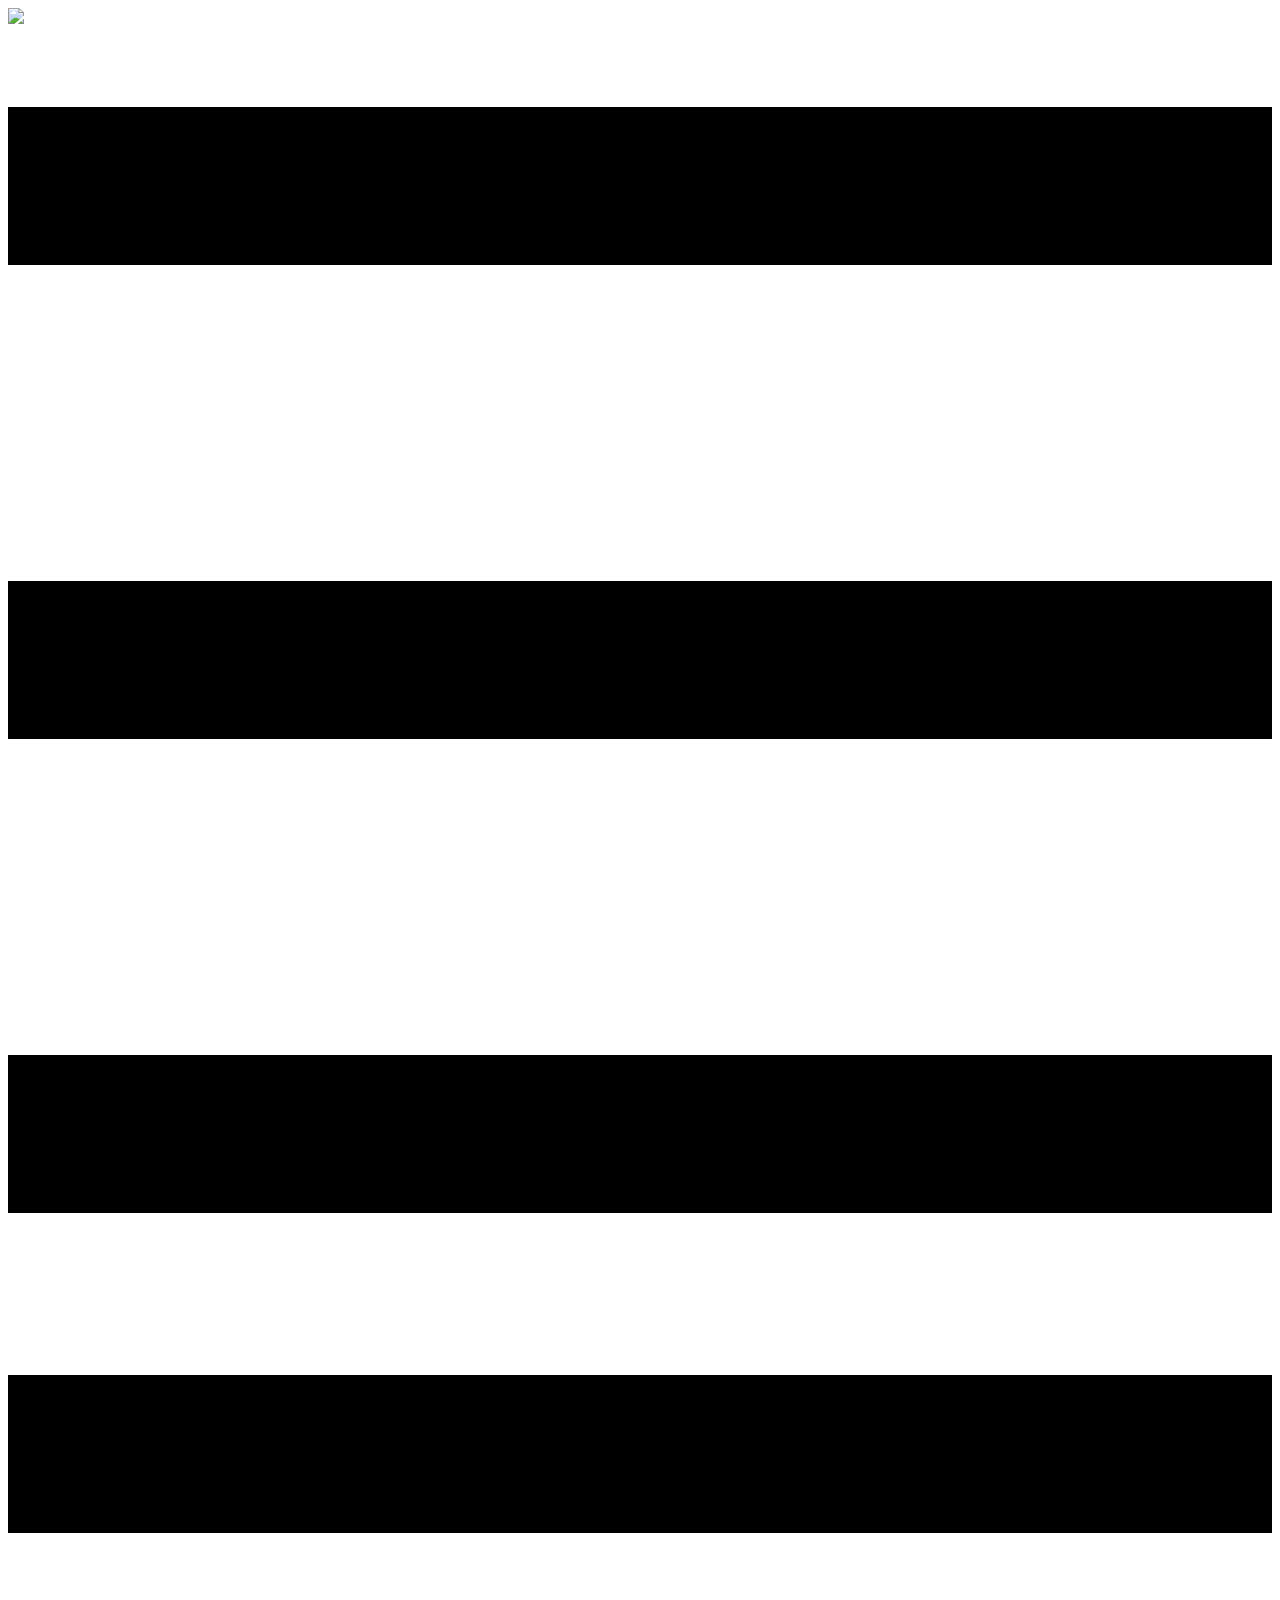
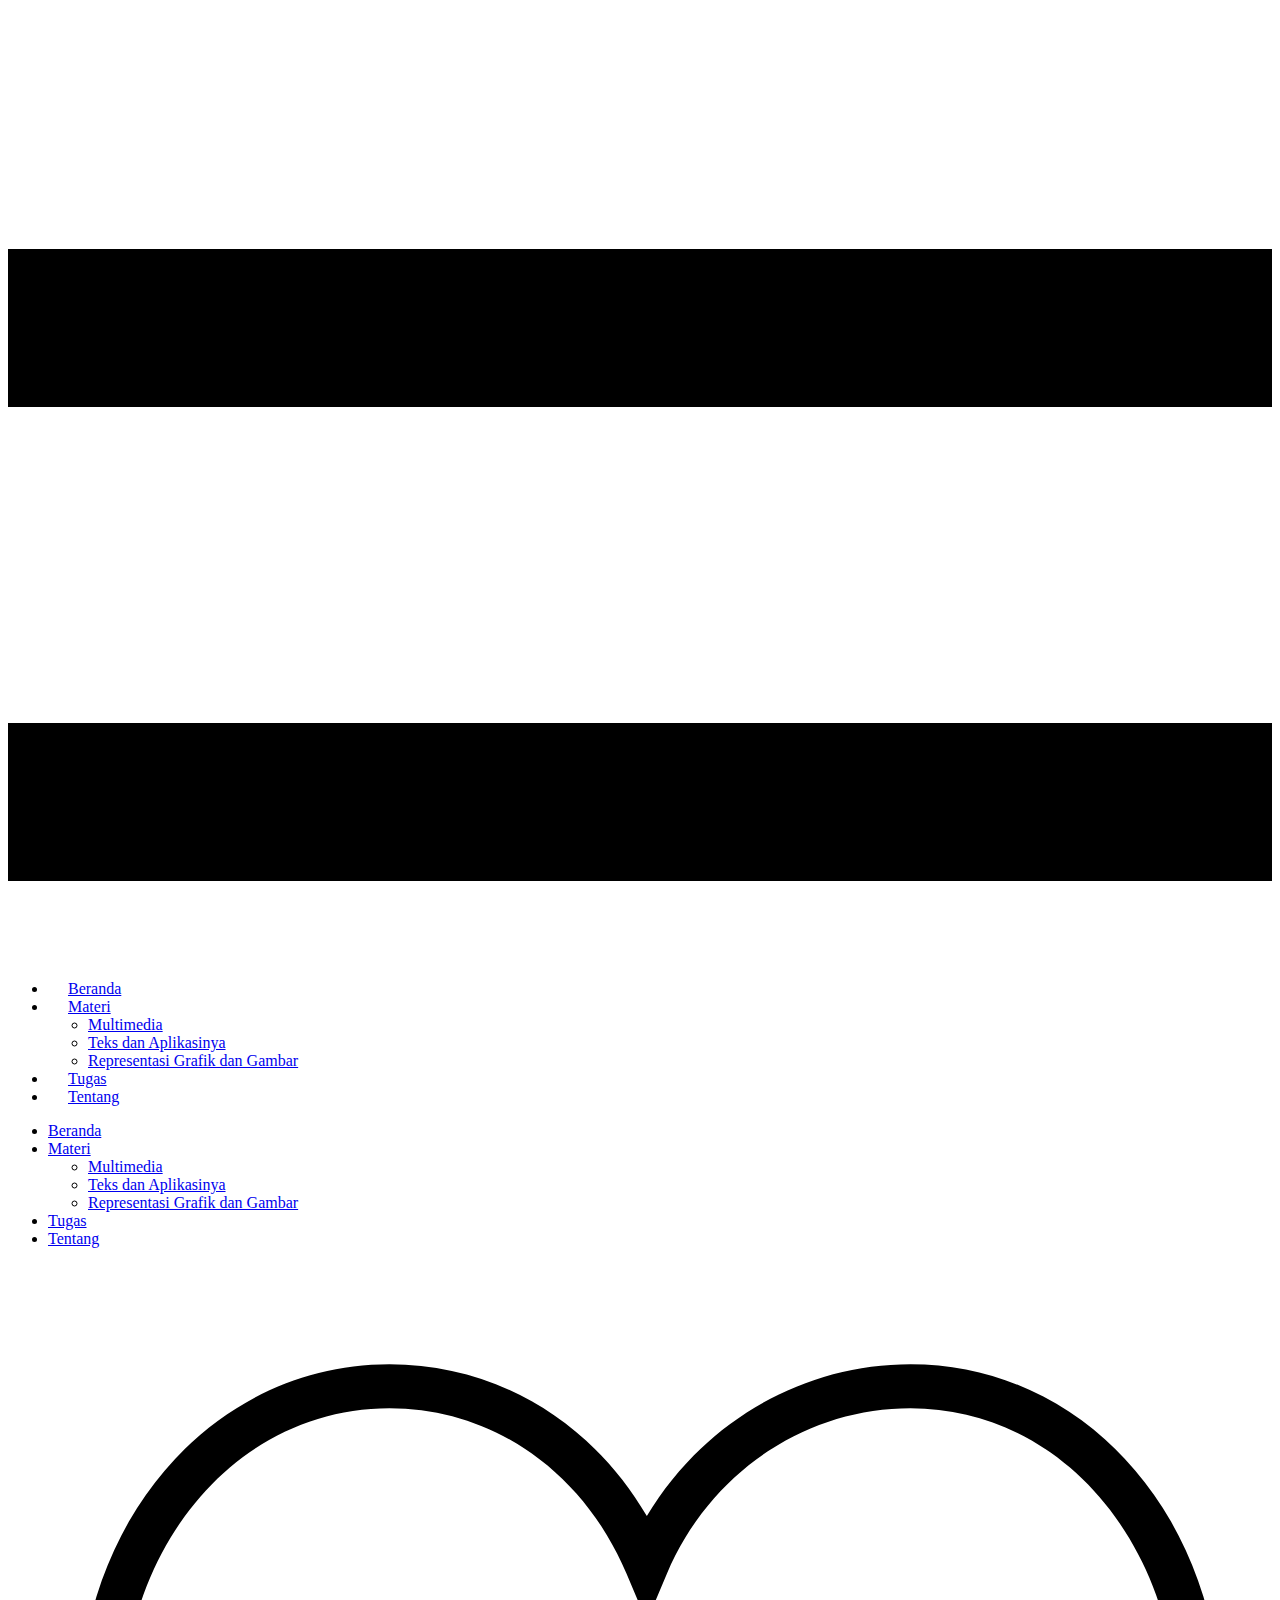
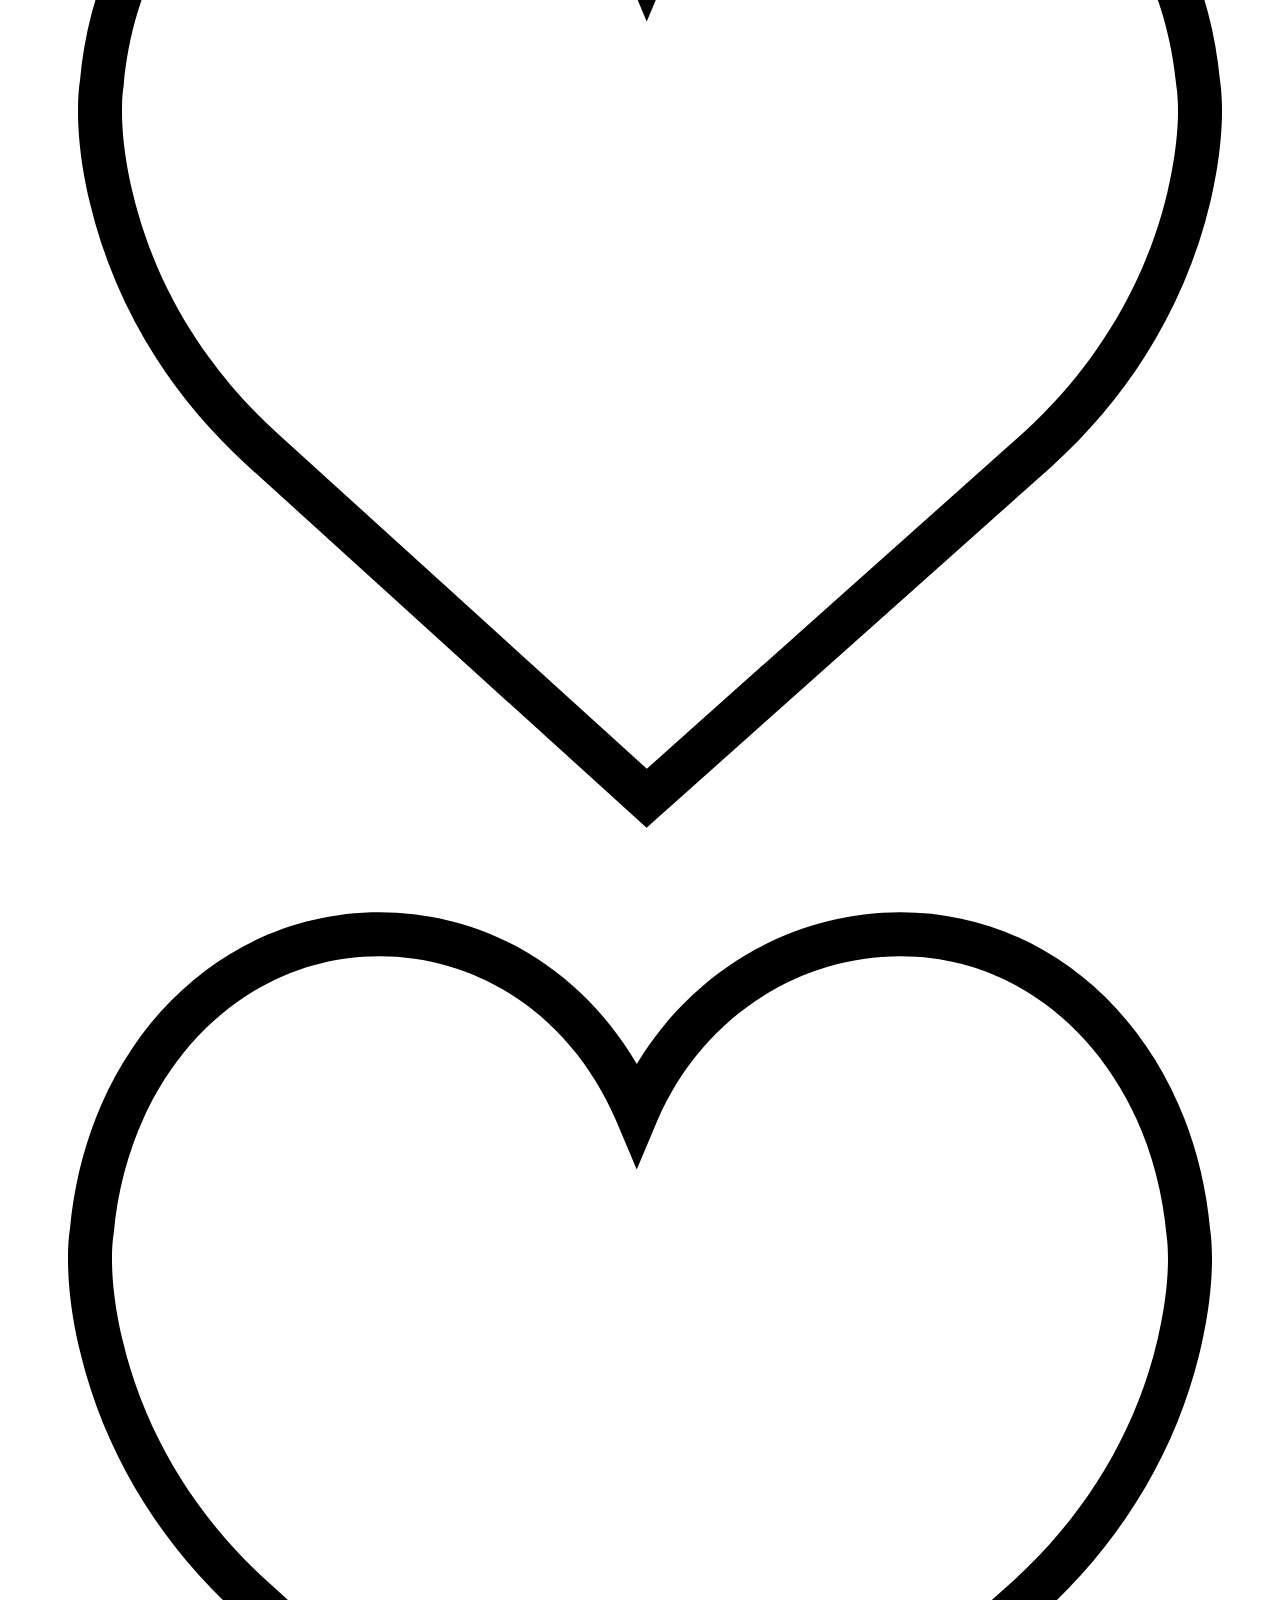
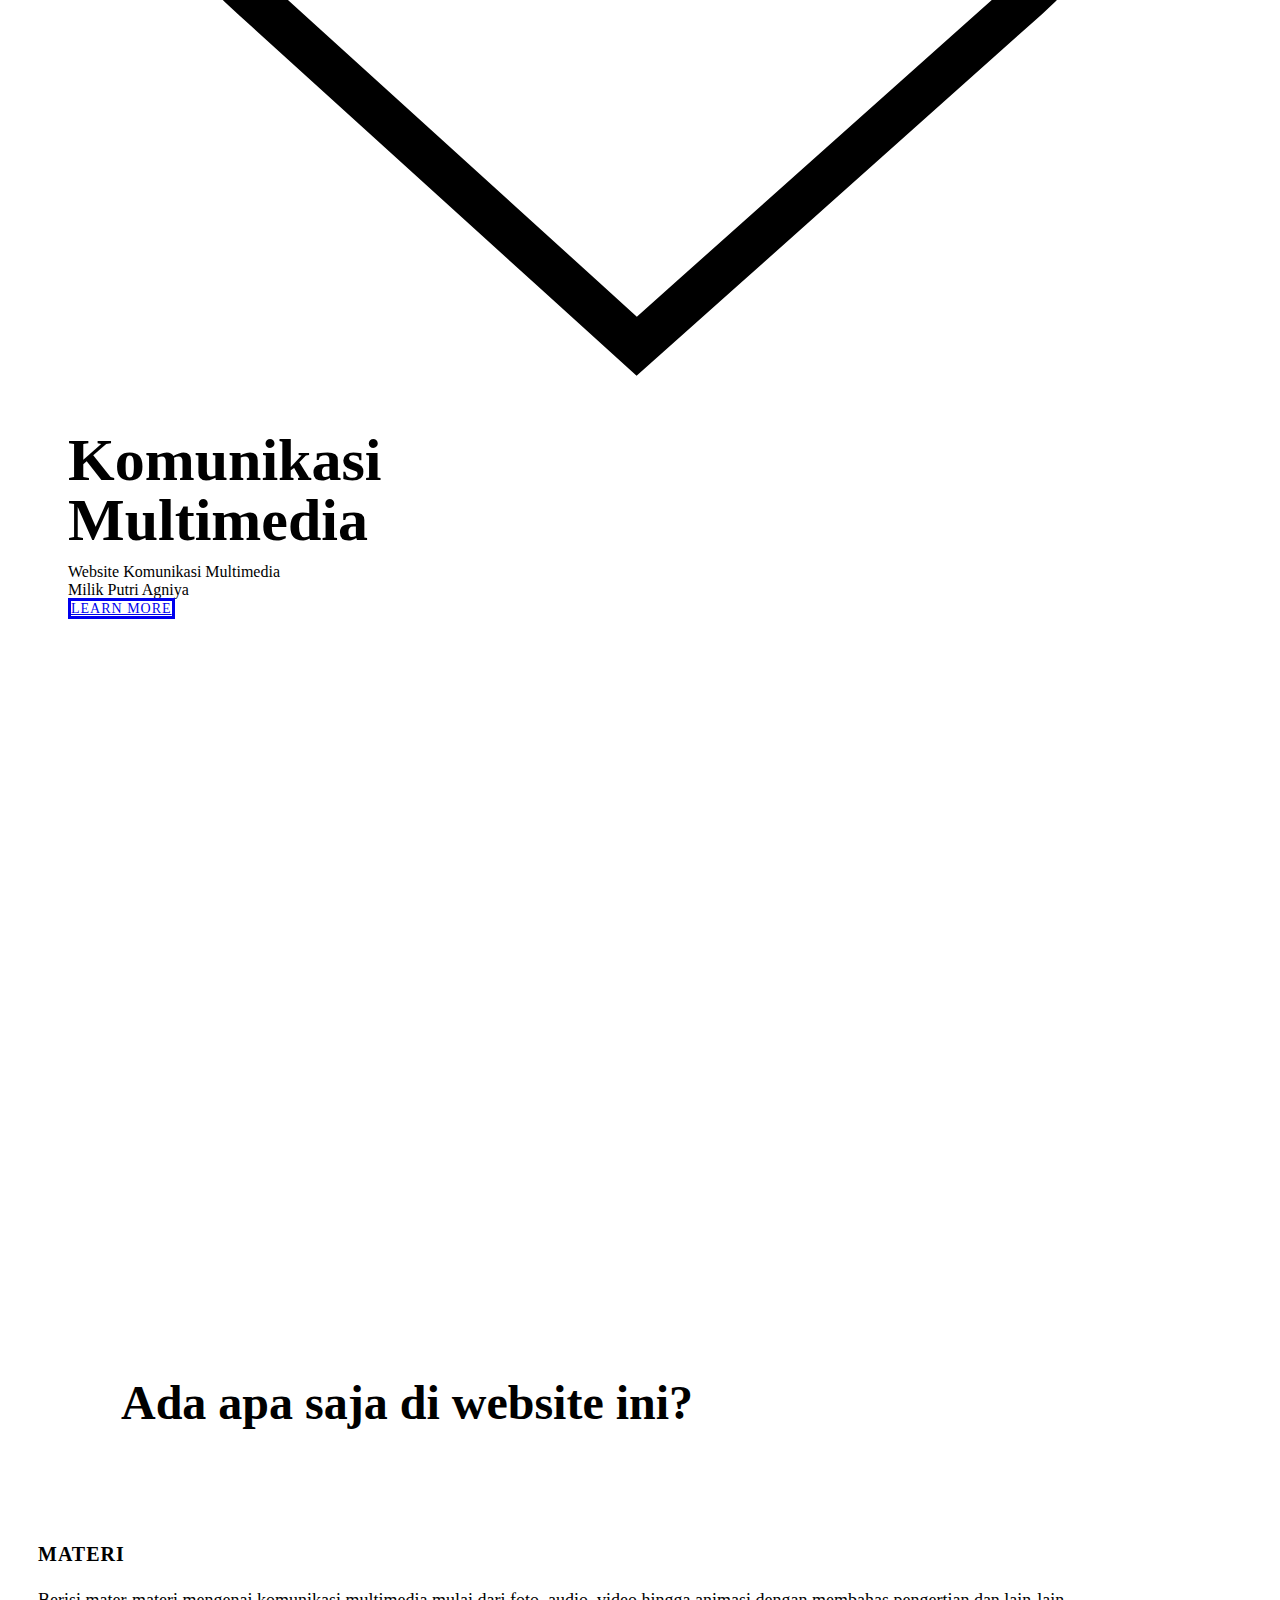
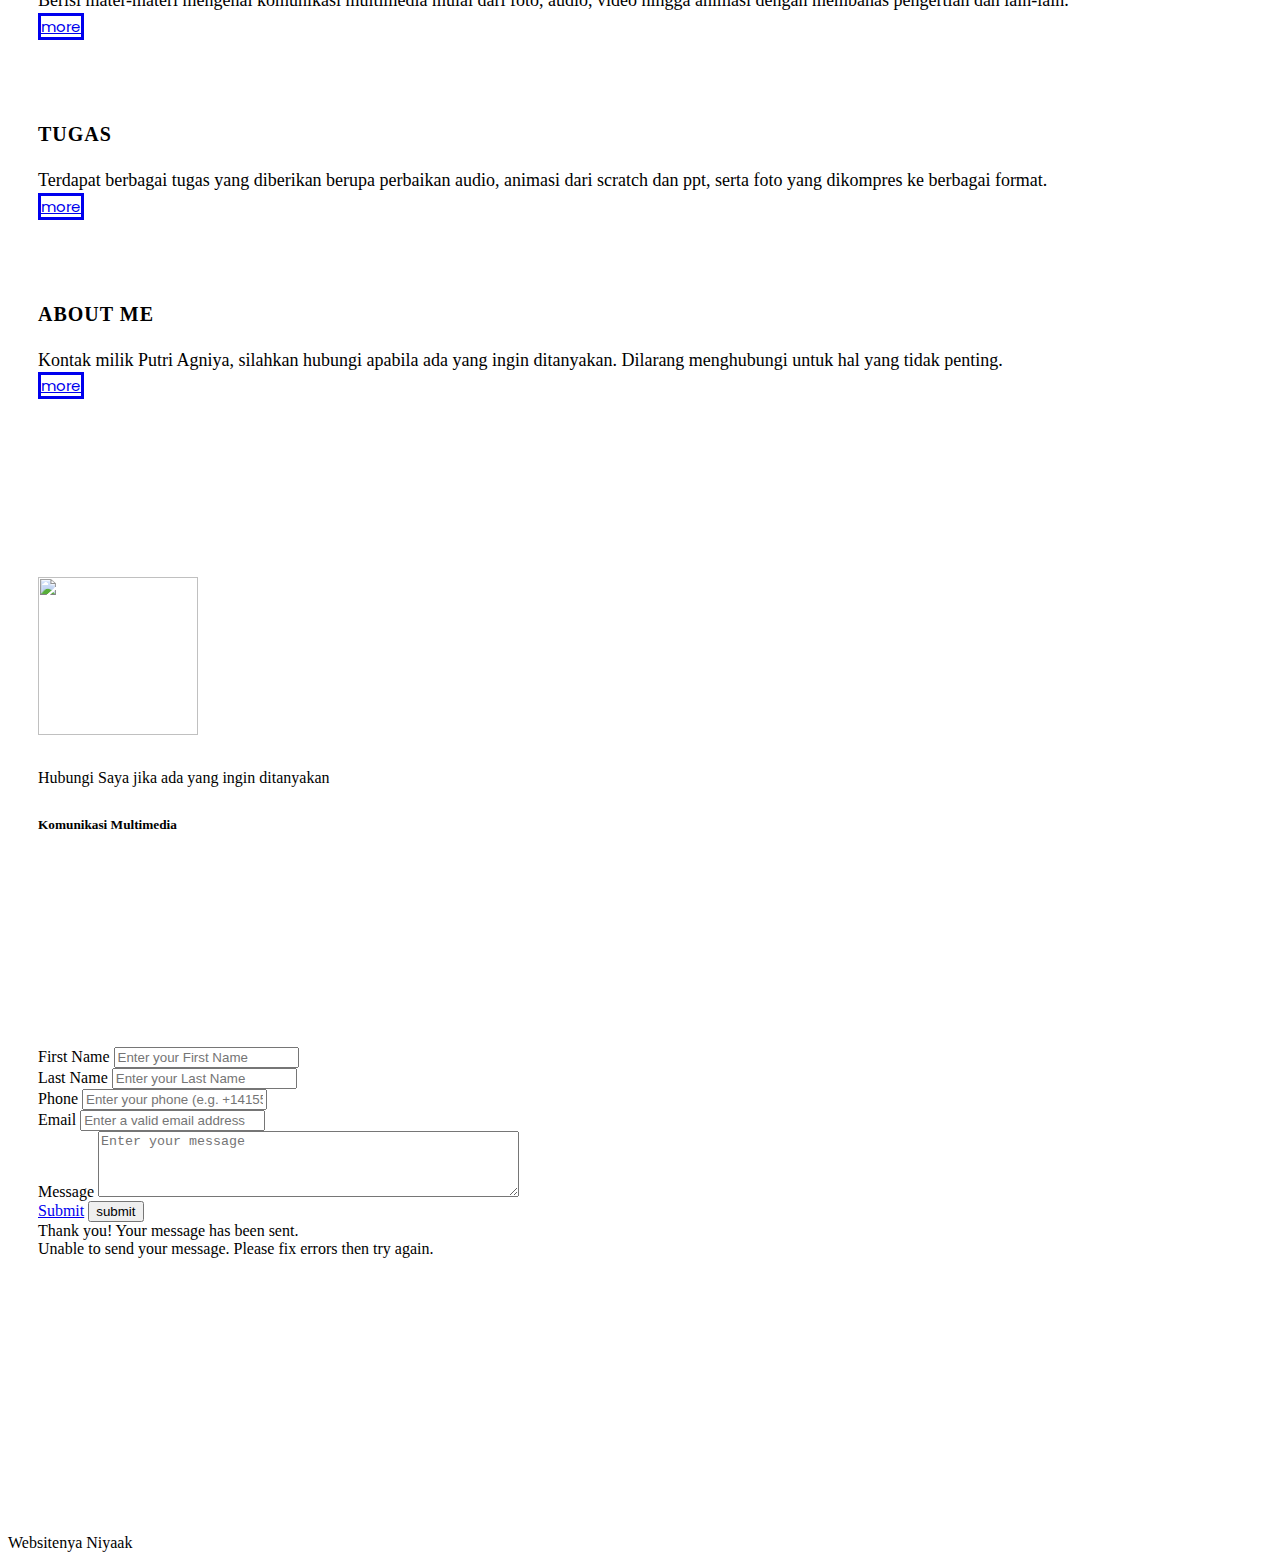
==== Beranda.html @ 29df53d8 "Create Beranda.html" ====
<!DOCTYPE html>
<html style="font-size: 16px;" lang="en"><head>
    <meta name="viewport" content="width=device-width, initial-scale=1.0">
    <meta charset="utf-8">
    <meta name="keywords" content="">
    <meta name="description" content="">
    <title>Beranda</title>
    <link rel="stylesheet" href="nicepage.css" media="screen">
<link rel="stylesheet" href="Beranda.css" media="screen">
    <script class="u-script" type="text/javascript" src="jquery.js" defer=""></script>
    <script class="u-script" type="text/javascript" src="nicepage.js" defer=""></script>
    <meta name="generator" content="Nicepage 6.10.5, nicepage.com">
    <meta name="referrer" content="origin">
    <link id="u-theme-google-font" rel="stylesheet" href="https://fonts.googleapis.com/css?family=Roboto:100,100i,300,300i,400,400i,500,500i,700,700i,900,900i|Open+Sans:300,300i,400,400i,500,500i,600,600i,700,700i,800,800i">
    <link id="u-page-google-font" rel="stylesheet" href="https://fonts.googleapis.com/css?family=Raleway:100,100i,200,200i,300,300i,400,400i,500,500i,600,600i,700,700i,800,800i,900,900i|Poppins:100,100i,200,200i,300,300i,400,400i,500,500i,600,600i,700,700i,800,800i,900,900i">
    
    
    
    
    
    <script type="application/ld+json">{
		"@context": "http://schema.org",
		"@type": "Organization",
		"name": "NiyakMulmed",
		"logo": "images/Niyak-1.png"
}</script>
    <meta name="theme-color" content="#478ac9">
    <meta property="og:title" content="Beranda">
    <meta property="og:description" content="">
    <meta property="og:type" content="website">
  <meta data-intl-tel-input-cdn-path="intlTelInput/"></head>
  <body data-path-to-root="./" data-include-products="false" class="u-body u-xl-mode" data-lang="en"><header class="u-clearfix u-header u-header" id="sec-4c67"><div class="u-clearfix u-sheet u-sheet-1">
        <a href="#" class="u-image u-logo u-image-1" data-image-width="667" data-image-height="694">
          <img src="images/Niyak-1.png" class="u-logo-image u-logo-image-1">
        </a>
        <nav class="u-menu u-menu-dropdown u-offcanvas u-menu-1">
          <div class="menu-collapse" style="font-size: 1rem; letter-spacing: 0px;">
            <a class="u-button-style u-custom-left-right-menu-spacing u-custom-padding-bottom u-custom-text-hover-color u-custom-top-bottom-menu-spacing u-nav-link u-text-active-palette-1-base u-text-hover-palette-2-base" href="#">
              <svg class="u-svg-link" viewBox="0 0 24 24"><use xlink:href="#menu-hamburger"></use></svg>
              <svg class="u-svg-content" version="1.1" id="menu-hamburger" viewBox="0 0 16 16" x="0px" y="0px" xmlns:xlink="http://www.w3.org/1999/xlink" xmlns="http://www.w3.org/2000/svg"><g><rect y="1" width="16" height="2"></rect><rect y="7" width="16" height="2"></rect><rect y="13" width="16" height="2"></rect>
</g></svg>
            </a>
          </div>
          <div class="u-custom-menu u-nav-container">
            <ul class="u-nav u-unstyled u-nav-1"><li class="u-nav-item"><a class="u-button-style u-nav-link u-text-active-palette-1-base u-text-hover-palette-1-light-2" href="Beranda.html" style="padding: 10px 20px;">Beranda</a>
</li><li class="u-nav-item"><a class="u-button-style u-nav-link u-text-active-palette-1-base u-text-hover-palette-1-light-2" href="Materi.html" style="padding: 10px 20px;">Materi</a><div class="u-nav-popup"><ul class="u-h-spacing-20 u-nav u-unstyled u-v-spacing-10"><li class="u-nav-item"><a class="u-button-style u-nav-link u-white" href="Multimedia.html">Multimedia</a>
</li><li class="u-nav-item"><a class="u-button-style u-nav-link u-white" href="Teks-dan-Aplikasinya.html">Teks dan Aplikasinya</a>
</li><li class="u-nav-item"><a class="u-button-style u-nav-link u-white" href="Representasi-Grafik-dan-Gambar.html">Representasi Grafik dan Gambar</a>
</li></ul>
</div>
</li><li class="u-nav-item"><a class="u-button-style u-nav-link u-text-active-palette-1-base u-text-hover-palette-1-light-2" href="Tugas.html" style="padding: 10px 20px;">Tugas</a>
</li><li class="u-nav-item"><a class="u-button-style u-nav-link u-text-active-palette-1-base u-text-hover-palette-1-light-2" href="Tentang.html" style="padding: 10px 20px;">Tentang</a>
</li></ul>
          </div>
          <div class="u-custom-menu u-nav-container-collapse">
            <div class="u-black u-container-style u-inner-container-layout u-opacity u-opacity-95 u-sidenav">
              <div class="u-inner-container-layout u-sidenav-overflow">
                <div class="u-menu-close"></div>
                <ul class="u-align-center u-nav u-popupmenu-items u-unstyled u-nav-3"><li class="u-nav-item"><a class="u-button-style u-nav-link" href="Beranda.html">Beranda</a>
</li><li class="u-nav-item"><a class="u-button-style u-nav-link" href="Materi.html">Materi</a><div class="u-nav-popup"><ul class="u-h-spacing-20 u-nav u-unstyled u-v-spacing-10"><li class="u-nav-item"><a class="u-button-style u-nav-link" href="Multimedia.html">Multimedia</a>
</li><li class="u-nav-item"><a class="u-button-style u-nav-link" href="Teks-dan-Aplikasinya.html">Teks dan Aplikasinya</a>
</li><li class="u-nav-item"><a class="u-button-style u-nav-link" href="Representasi-Grafik-dan-Gambar.html">Representasi Grafik dan Gambar</a>
</li></ul>
</div>
</li><li class="u-nav-item"><a class="u-button-style u-nav-link" href="Tugas.html">Tugas</a>
</li><li class="u-nav-item"><a class="u-button-style u-nav-link" href="Tentang.html">Tentang</a>
</li></ul>
              </div>
            </div>
            <div class="u-black u-menu-overlay u-opacity u-opacity-70"></div>
          </div>
        </nav>
      </div></header>
    <section class="u-clearfix u-container-align-center u-section-1" id="sec-edad">
      <div class="u-clearfix u-sheet u-sheet-1">
        <div class="data-layout-selected u-clearfix u-expanded-width u-gutter-0 u-layout-wrap u-layout-wrap-1">
          <div class="u-layout" style="">
            <div class="u-layout-row" style="">
              <div class="u-align-center u-container-style u-layout-cell u-left-cell u-size-30 u-size-xs-60 u-white u-layout-cell-1" src="">
                <div class="u-container-layout u-container-layout-1"><span class="u-align-center u-icon u-icon-circle u-palette-1-base u-icon-1"><svg class="u-svg-link" preserveAspectRatio="xMidYMin slice" viewBox="0 0 51.997 51.997" style=""><use xlink:href="#svg-848b"></use></svg><svg class="u-svg-content" viewBox="0 0 51.997 51.997" x="0px" y="0px" id="svg-848b" style="enable-background:new 0 0 51.997 51.997;"><g><path d="M51.911,16.242C51.152,7.888,45.239,1.827,37.839,1.827c-4.93,0-9.444,2.653-11.984,6.905
		c-2.517-4.307-6.846-6.906-11.697-6.906c-7.399,0-13.313,6.061-14.071,14.415c-0.06,0.369-0.306,2.311,0.442,5.478
		c1.078,4.568,3.568,8.723,7.199,12.013l18.115,16.439l18.426-16.438c3.631-3.291,6.121-7.445,7.199-12.014
		C52.216,18.553,51.97,16.611,51.911,16.242z M49.521,21.261c-0.984,4.172-3.265,7.973-6.59,10.985L25.855,47.481L9.072,32.25
		c-3.331-3.018-5.611-6.818-6.596-10.99c-0.708-2.997-0.417-4.69-0.416-4.701l0.015-0.101C2.725,9.139,7.806,3.826,14.158,3.826
		c4.687,0,8.813,2.88,10.771,7.515l0.921,2.183l0.921-2.183c1.927-4.564,6.271-7.514,11.069-7.514
		c6.351,0,11.433,5.313,12.096,12.727C49.938,16.57,50.229,18.264,49.521,21.261z"></path>
</g></svg>
                
                
              </span>
                  <h1 class="u-align-center u-custom-font u-font-raleway u-text u-text-default u-text-palette-1-base u-title u-text-1">Komunikasi<br>Multimedia
                  </h1>
                  <p class="u-align-center u-text u-text-2">Website Komunikasi Multimedia<br>Milik Putri Agniya
                  </p>
                  <a href="Materi.html" class="u-active-none u-align-center u-border-2 u-border-no-left u-border-no-right u-border-no-top u-border-palette-1-base u-btn u-btn-rectangle u-button-style u-hover-none u-none u-btn-1">learn more</a>
                </div>
              </div>
              <div class="u-align-center u-container-style u-image u-layout-cell u-right-cell u-size-30 u-size-xs-60 u-image-1" src="" data-image-width="800" data-image-height="1120">
                <div class="u-container-layout u-valign-middle u-container-layout-2" src=""></div>
              </div>
            </div>
          </div>
        </div>
      </div>
    </section>
    <section class="u-align-center u-clearfix u-custom-color-1 u-section-2" id="sec-04f0">
      <div class="u-clearfix u-sheet u-valign-middle-md u-sheet-1">
        <h1 class="u-align-center u-custom-font u-font-raleway u-text u-title u-text-1">Ada apa saja di website ini?</h1>
        <div class="u-expanded-width u-list u-list-1">
          <div class="u-repeater u-repeater-1">
            <div class="u-align-center u-container-style u-list-item u-radius-15 u-repeater-item u-shape-round u-white u-list-item-1">
              <div class="u-container-layout u-similar-container u-container-layout-1"><span class="u-file-icon u-icon u-icon-circle u-palette-1-light-2 u-text-custom-color-2 u-icon-1"><img src="images/864685-00c67244.png" alt=""></span>
                <h5 class="u-custom-font u-font-raleway u-text u-text-custom-color-2 u-text-default u-text-2">Materi</h5>
                <p class="u-text u-text-palette-2-dark-2 u-text-3">Berisi mater-materi mengenai komunikasi multimedia mulai dari foto, audio, video hingga animasi dengan membahas pengertian dan lain-lain.</p>
                <a href="Materi.html" class="u-border-2 u-border-active-grey-30 u-border-custom-color-2 u-border-hover-grey-30 u-btn u-btn-round u-button-style u-custom-font u-none u-radius-3 u-text-active-black u-text-body-color u-text-hover-black u-btn-1">more</a>
              </div>
            </div>
            <div class="u-align-center u-container-style u-list-item u-radius-15 u-repeater-item u-shape-round u-white u-list-item-2">
              <div class="u-container-layout u-similar-container u-container-layout-2"><span class="u-file-icon u-icon u-icon-circle u-palette-1-light-2 u-text-custom-color-2 u-icon-2"><img src="images/839860-7e739aab.png" alt=""></span>
                <h5 class="u-custom-font u-font-raleway u-text u-text-custom-color-2 u-text-default u-text-4">Tugas</h5>
                <p class="u-text u-text-palette-2-dark-2 u-text-5">Terdapat berbagai tugas yang diberikan berupa perbaikan audio, animasi dari scratch dan ppt, serta foto yang dikompres ke berbagai format.&nbsp;</p>
                <a href="Tugas.html" class="u-border-2 u-border-active-grey-30 u-border-hover-grey-30 u-border-palette-1-dark-1 u-btn u-btn-round u-button-style u-custom-font u-none u-radius-3 u-text-active-black u-text-body-color u-text-hover-black u-btn-2">more</a>
              </div>
            </div>
            <div class="u-align-center u-container-style u-list-item u-radius-15 u-repeater-item u-shape-round u-white u-list-item-3">
              <div class="u-container-layout u-similar-container u-container-layout-3"><span class="u-file-icon u-icon u-icon-circle u-palette-1-light-2 u-text-custom-color-2 u-icon-3"><img src="images/3095583-c52d3fac.png" alt=""></span>
                <h5 class="u-custom-font u-font-raleway u-text u-text-custom-color-2 u-text-default u-text-6">About me</h5>
                <p class="u-text u-text-palette-2-dark-2 u-text-7">Kontak milik Putri Agniya, silahkan hubungi apabila ada yang ingin ditanyakan. Dilarang menghubungi untuk hal yang tidak penting. </p>
                <a href="Tentang.html" class="u-border-2 u-border-active-grey-30 u-border-hover-grey-30 u-border-palette-1-dark-1 u-btn u-btn-round u-button-style u-custom-font u-none u-radius-3 u-text-active-black u-text-body-color u-text-hover-black u-btn-3">more</a>
              </div>
            </div>
          </div>
        </div>
      </div>
    </section>
    <section class="u-clearfix u-section-3" id="carousel_490d">
      <div class="u-clearfix u-sheet u-sheet-1">
        <div class="data-layout-selected u-clearfix u-expanded-width u-layout-wrap u-layout-wrap-1">
          <div class="u-layout">
            <div class="u-layout-row">
              <div class="u-container-style u-layout-cell u-size-20 u-layout-cell-1">
                <div class="u-container-layout u-container-layout-1">
                  <img class="u-image u-image-default u-preserve-proportions u-image-1" src="images/Niyak-1.png" alt="" data-image-width="667" data-image-height="694">
                  <p class="u-text u-text-default u-text-1">Hubungi Saya jika ada yang ingin ditanyakan</p>
                  <div class="u-border-1 u-border-grey-40 u-expanded-width u-line u-line-horizontal u-line-1"></div>
                  <h5 class="u-text u-text-default u-text-2">Komunikasi Multimedia<br>
                  </h5>
                </div>
              </div>
              <div class="u-container-style u-layout-cell u-size-40 u-layout-cell-2">
                <div class="u-container-layout u-valign-middle-lg u-valign-middle-md u-valign-middle-xl u-container-layout-2">
                  <div class="u-form u-form-1">
                    <form action="https://forms.nicepagesrv.com/v2/form/process" class="u-clearfix u-form-spacing-10 u-form-vertical u-inner-form" source="email" name="form" style="padding: 0px;">
                      <div class="u-form-group u-form-name u-form-partition-factor-2 u-form-group-1">
                        <label for="name-e6a4" class="u-label">First Name</label>
                        <input type="text" placeholder="Enter your First Name" id="name-e6a4" name="name-1" class="u-input u-input-rectangle" required="">
                      </div>
                      <div class="u-form-group u-form-name u-form-partition-factor-2 u-form-group-2">
                        <label for="name-e6a4" class="u-label">Last Name</label>
                        <input type="text" placeholder="Enter your Last Name" id="name-e6a4" name="name-2" class="u-input u-input-rectangle" required="">
                      </div>
                      <div class="u-form-group u-form-partition-factor-2 u-form-phone u-form-group-3">
                        <label for="phone-ae09" class="u-label">Phone</label>
                        <input type="tel" pattern="\+?\d{0,3}[\s\(\-]?([0-9]{2,3})[\s\)\-]?([\s\-]?)([0-9]{3})[\s\-]?([0-9]{2})[\s\-]?([0-9]{2})" placeholder="Enter your phone (e.g. +14155552675)" id="phone-ae09" name="phone" class="u-input u-input-rectangle" required="">
                      </div>
                      <div class="u-form-email u-form-group u-form-partition-factor-2">
                        <label for="email-927e" class="u-label">Email</label>
                        <input type="email" placeholder="Enter a valid email address" id="email-927e" name="email" class="u-input u-input-rectangle" required="">
                      </div>
                      <div class="u-form-group u-form-message">
                        <label for="message-927e" class="u-label">Message</label>
                        <textarea placeholder="Enter your message" rows="4" cols="50" id="message-927e" name="message" class="u-input u-input-rectangle" required=""></textarea>
                      </div>
                      <div class="u-align-left u-form-group u-form-submit">
                        <a href="#" class="u-btn u-btn-submit u-button-style">Submit</a>
                        <input type="submit" value="submit" class="u-form-control-hidden">
                      </div>
                      <div class="u-form-send-message u-form-send-success"> Thank you! Your message has been sent. </div>
                      <div class="u-form-send-error u-form-send-message"> Unable to send your message. Please fix errors then try again. </div>
                      <input type="hidden" value="" name="recaptchaResponse">
                      <input type="hidden" name="formServices" value="c29cc4b2-6785-b6f8-9575-34c34134edf6">
                    </form>
                  </div>
                </div>
              </div>
            </div>
          </div>
        </div>
      </div>
    </section>
    
    
    
    <footer class="u-align-center u-clearfix u-custom-color-1 u-footer u-footer" id="sec-4814"><div class="u-clearfix u-sheet u-sheet-1">
        <p class="u-small-text u-text u-text-variant u-text-1">Websitenya Niyaak</p>
      </div></footer>
  
</body></html>
---- Beranda.css ----
.u-section-1 .u-sheet-1 {
  min-height: 655px;
}

.u-section-1 .u-layout-wrap-1 {
  margin-top: 0;
  margin-bottom: 0;
}

.u-section-1 .u-layout-cell-1 {
  min-height: 655px;
}

.u-section-1 .u-container-layout-1 {
  padding: 60px;
}

.u-section-1 .u-icon-1 {
  height: 48px;
  width: 48px;
  background-image: none;
  margin: 107px auto 0;
  padding: 10px;
}

.u-section-1 .u-text-1 {
  font-size: 3.75rem;
  line-height: 1;
  font-weight: 700;
  margin: 10px auto 0;
}

.u-section-1 .u-text-2 {
  margin: 13px 0 0;
}

.u-section-1 .u-btn-1 {
  border-style: solid;
  text-transform: uppercase;
  font-size: 0.875rem;
  letter-spacing: 1px;
  margin: 10px auto 0;
  padding: 0;
}

.u-section-1 .u-image-1 {
  min-height: 655px;
  background-image: url("images/gfgg-min.jpg");
  background-position: 50% 50%;
}

.u-section-1 .u-container-layout-2 {
  padding: 30px 60px;
}

@media (max-width: 1199px) {
  .u-section-1 .u-sheet-1 {
    min-height: 540px;
  }

  .u-section-1 .u-layout-cell-1 {
    min-height: 540px;
  }

  .u-section-1 .u-image-1 {
    min-height: 540px;
  }
}

@media (max-width: 991px) {
  .u-section-1 .u-sheet-1 {
    min-height: 414px;
  }

  .u-section-1 .u-layout-cell-1 {
    min-height: 426px;
  }

  .u-section-1 .u-container-layout-1 {
    padding: 30px;
  }

  .u-section-1 .u-icon-1 {
    margin-top: 69px;
  }

  .u-section-1 .u-text-1 {
    font-size: 3rem;
    width: auto;
    margin-top: 18px;
    margin-left: 12px;
    margin-right: 12px;
  }

  .u-section-1 .u-text-2 {
    width: auto;
    margin-top: 12px;
  }

  .u-section-1 .u-btn-1 {
    margin-top: 0;
  }

  .u-section-1 .u-image-1 {
    min-height: 414px;
  }

  .u-section-1 .u-container-layout-2 {
    padding-left: 30px;
    padding-right: 30px;
  }
}

@media (max-width: 767px) {
  .u-section-1 .u-sheet-1 {
    min-height: 721px;
  }

  .u-section-1 .u-layout-cell-1 {
    min-height: 399px;
  }

  .u-section-1 .u-container-layout-1 {
    padding: 40px 10px;
  }

  .u-section-1 .u-text-1 {
    margin-top: 13px;
    margin-left: auto;
    margin-right: auto;
  }

  .u-section-1 .u-text-2 {
    margin-top: 5px;
  }

  .u-section-1 .u-image-1 {
    min-height: 621px;
  }

  .u-section-1 .u-container-layout-2 {
    padding-left: 10px;
    padding-right: 10px;
  }
}

@media (max-width: 575px) {
  .u-section-1 .u-sheet-1 {
    min-height: 491px;
  }

  .u-section-1 .u-layout-cell-1 {
    min-height: 100px;
  }

  .u-section-1 .u-image-1 {
    min-height: 391px;
  }
} .u-section-2 {
  background-image: none;
}

.u-section-2 .u-sheet-1 {
  min-height: 677px;
}

.u-section-2 .u-text-1 {
  font-size: 3rem;
  line-height: 1;
  font-weight: 700;
  margin: 47px 113px 0;
}

.u-section-2 .u-list-1 {
  margin: 63px 0 60px;
}

.u-section-2 .u-repeater-1 {
  grid-template-columns: repeat(3, calc(33.3333% - 42px));
  min-height: 391px;
  grid-gap: 63px;
}

.u-section-2 .u-list-item-1 {
  background-image: none;
}

.u-section-2 .u-container-layout-1 {
  padding: 0 30px 32px;
}

.u-section-2 .u-icon-1 {
  height: 94px;
  width: 94px;
  background-image: none;
  text-shadow: 0px 0 0 rgba(0,0,0,0);
  margin: -25px auto 0;
  padding: 27px;
}

.u-section-2 .u-text-2 {
  letter-spacing: 1px;
  font-weight: 700;
  text-transform: uppercase;
  font-size: 1.25rem;
  margin: 35px auto 0;
}

.u-section-2 .u-text-3 {
  font-size: 1.125rem;
  line-height: 1.6;
  font-weight: 400;
  margin: 20px 0 0;
}

.u-section-2 .u-btn-1 {
  font-size: 0.9375rem;
  border-style: solid;
  text-transform: none;
  font-family: Poppins;
  margin: 20px auto 0;
}

.u-section-2 .u-list-item-2 {
  background-image: none;
}

.u-section-2 .u-container-layout-2 {
  padding: 0 30px 32px;
}

.u-section-2 .u-icon-2 {
  height: 94px;
  width: 94px;
  background-image: none;
  text-shadow: 0px 0 0 rgba(0,0,0,0);
  margin: -25px auto 0;
  padding: 27px;
}

.u-section-2 .u-text-4 {
  letter-spacing: 1px;
  font-weight: 700;
  text-transform: uppercase;
  font-size: 1.25rem;
  margin: 35px auto 0;
}

.u-section-2 .u-text-5 {
  font-size: 1.125rem;
  line-height: 1.6;
  font-weight: 400;
  margin: 20px 0 0;
}

.u-section-2 .u-btn-2 {
  font-size: 0.9375rem;
  border-style: solid;
  text-transform: none;
  font-family: Poppins;
  margin: 20px auto 0;
}

.u-section-2 .u-list-item-3 {
  background-image: none;
}

.u-section-2 .u-container-layout-3 {
  padding: 0 30px 32px;
}

.u-section-2 .u-icon-3 {
  height: 94px;
  width: 94px;
  background-image: none;
  text-shadow: 0px 0 0 rgba(0,0,0,0);
  margin: -25px auto 0;
  padding: 27px;
}

.u-section-2 .u-text-6 {
  letter-spacing: 1px;
  font-weight: 700;
  text-transform: uppercase;
  font-size: 1.25rem;
  margin: 35px auto 0;
}

.u-section-2 .u-text-7 {
  font-size: 1.125rem;
  line-height: 1.6;
  font-weight: 400;
  margin: 20px 0 0;
}

.u-section-2 .u-btn-3 {
  font-size: 0.9375rem;
  border-style: solid;
  text-transform: none;
  font-family: Poppins;
  margin: 20px auto 0;
}

@media (max-width: 1199px) {
  .u-section-2 .u-text-1 {
    width: 714px;
    margin-top: 44px;
    margin-left: auto;
    margin-right: auto;
  }

  .u-section-2 .u-list-1 {
    margin-top: 58px;
    margin-right: initial;
    margin-left: initial;
  }

  .u-section-2 .u-repeater-1 {
    grid-template-columns: repeat(3, calc(33.333333333333336% - 42px));
    min-height: 322px;
  }

  .u-section-2 .u-btn-1 {
    padding: 12px 31px 12px 30px;
  }

  .u-section-2 .u-btn-2 {
    padding: 12px 31px 12px 30px;
  }

  .u-section-2 .u-btn-3 {
    padding: 12px 31px 12px 30px;
  }
}

@media (max-width: 991px) {
  .u-section-2 .u-sheet-1 {
    min-height: 1069px;
  }

  .u-section-2 .u-text-1 {
    width: auto;
    margin-top: 50px;
    margin-left: 3px;
    margin-right: 3px;
  }

  .u-section-2 .u-list-1 {
    margin-top: 77px;
    margin-bottom: 50px;
    margin-right: initial;
    margin-left: initial;
  }

  .u-section-2 .u-repeater-1 {
    grid-template-columns: repeat(2, calc(50% - 31.5px));
    min-height: 845px;
  }

  .u-section-2 .u-container-layout-1 {
    padding-bottom: 30px;
  }

  .u-section-2 .u-icon-1 {
    margin-top: -28px;
  }

  .u-section-2 .u-container-layout-2 {
    padding-bottom: 30px;
  }

  .u-section-2 .u-icon-2 {
    margin-top: -28px;
  }

  .u-section-2 .u-container-layout-3 {
    padding-bottom: 30px;
  }

  .u-section-2 .u-icon-3 {
    margin-top: -28px;
  }
}

@media (max-width: 767px) {
  .u-section-2 .u-sheet-1 {
    min-height: 1163px;
  }

  .u-section-2 .u-text-1 {
    font-size: 2.25rem;
    margin-top: 67px;
    margin-left: 0;
    margin-right: 0;
  }

  .u-section-2 .u-list-1 {
    margin-top: 60px;
    margin-bottom: 60px;
    margin-right: initial;
    margin-left: initial;
  }

  .u-section-2 .u-container-layout-1 {
    padding-left: 20px;
    padding-right: 20px;
  }

  .u-section-2 .u-text-3 {
    font-size: 1rem;
  }

  .u-section-2 .u-container-layout-2 {
    padding-left: 20px;
    padding-right: 20px;
  }

  .u-section-2 .u-text-5 {
    font-size: 1rem;
  }

  .u-section-2 .u-container-layout-3 {
    padding-left: 20px;
    padding-right: 20px;
  }

  .u-section-2 .u-text-7 {
    font-size: 1rem;
  }
}

@media (max-width: 575px) {
  .u-section-2 .u-sheet-1 {
    min-height: 1433px;
  }

  .u-section-2 .u-repeater-1 {
    grid-template-columns: 100%;
  }
}.u-section-3 .u-sheet-1 {
  min-height: 621px;
}

.u-section-3 .u-layout-wrap-1 {
  margin-top: 60px;
  margin-bottom: 4px;
}

.u-section-3 .u-layout-cell-1 {
  min-height: 501px;
}

.u-section-3 .u-container-layout-1 {
  padding: 30px;
}

.u-section-3 .u-image-1 {
  width: 160px;
  height: 158px;
  margin: 31px auto 0 0;
}

.u-section-3 .u-text-1 {
  margin: 30px auto 0 0;
}

.u-section-3 .u-line-1 {
  margin-top: 30px;
  margin-bottom: 0;
  transform-origin: left center 0px;
}

.u-section-3 .u-text-2 {
  margin: 30px auto 0 0;
}

.u-section-3 .u-layout-cell-2 {
  min-height: 501px;
}

.u-section-3 .u-container-layout-2 {
  padding: 30px;
}

.u-section-3 .u-form-1 {
  height: 410px;
  width: 700px;
  margin: 0;
}

.u-section-3 .u-form-group-1 {
  margin-left: 0;
}

.u-section-3 .u-form-group-2 {
  margin-left: 0;
}

.u-section-3 .u-form-group-3 {
  margin-left: 0;
}

@media (max-width: 1199px) {
  .u-section-3 .u-sheet-1 {
    min-height: 607px;
  }

  .u-section-3 .u-layout-wrap-1 {
    margin-bottom: 60px;
  }

  .u-section-3 .u-layout-cell-1 {
    min-height: 413px;
  }

  .u-section-3 .u-image-1 {
    width: 127px;
    height: 126px;
  }

  .u-section-3 .u-layout-cell-2 {
    min-height: 413px;
  }

  .u-section-3 .u-form-1 {
    width: 567px;
  }
}

@media (max-width: 991px) {
  .u-section-3 .u-sheet-1 {
    min-height: 531px;
  }

  .u-section-3 .u-layout-cell-1 {
    min-height: 100px;
  }

  .u-section-3 .u-layout-cell-2 {
    min-height: 100px;
  }

  .u-section-3 .u-form-1 {
    width: 420px;
  }
}

@media (max-width: 767px) {
  .u-section-3 .u-sheet-1 {
    min-height: 663px;
  }

  .u-section-3 .u-layout-cell-1 {
    min-height: 326px;
  }

  .u-section-3 .u-container-layout-1 {
    padding-left: 10px;
    padding-right: 10px;
  }

  .u-section-3 .u-image-1 {
    margin-top: 0;
    margin-right: 393px;
  }

  .u-section-3 .u-layout-cell-2 {
    min-height: 470px;
  }

  .u-section-3 .u-container-layout-2 {
    padding-left: 10px;
    padding-right: 10px;
  }

  .u-section-3 .u-form-1 {
    width: 520px;
  }
}

@media (max-width: 575px) {
  .u-section-3 .u-sheet-1 {
    min-height: 557px;
  }

  .u-section-3 .u-layout-cell-1 {
    min-height: 100px;
  }

  .u-section-3 .u-image-1 {
    margin-right: 193px;
  }

  .u-section-3 .u-layout-cell-2 {
    min-height: 100px;
  }

  .u-section-3 .u-form-1 {
    width: 320px;
  }
}
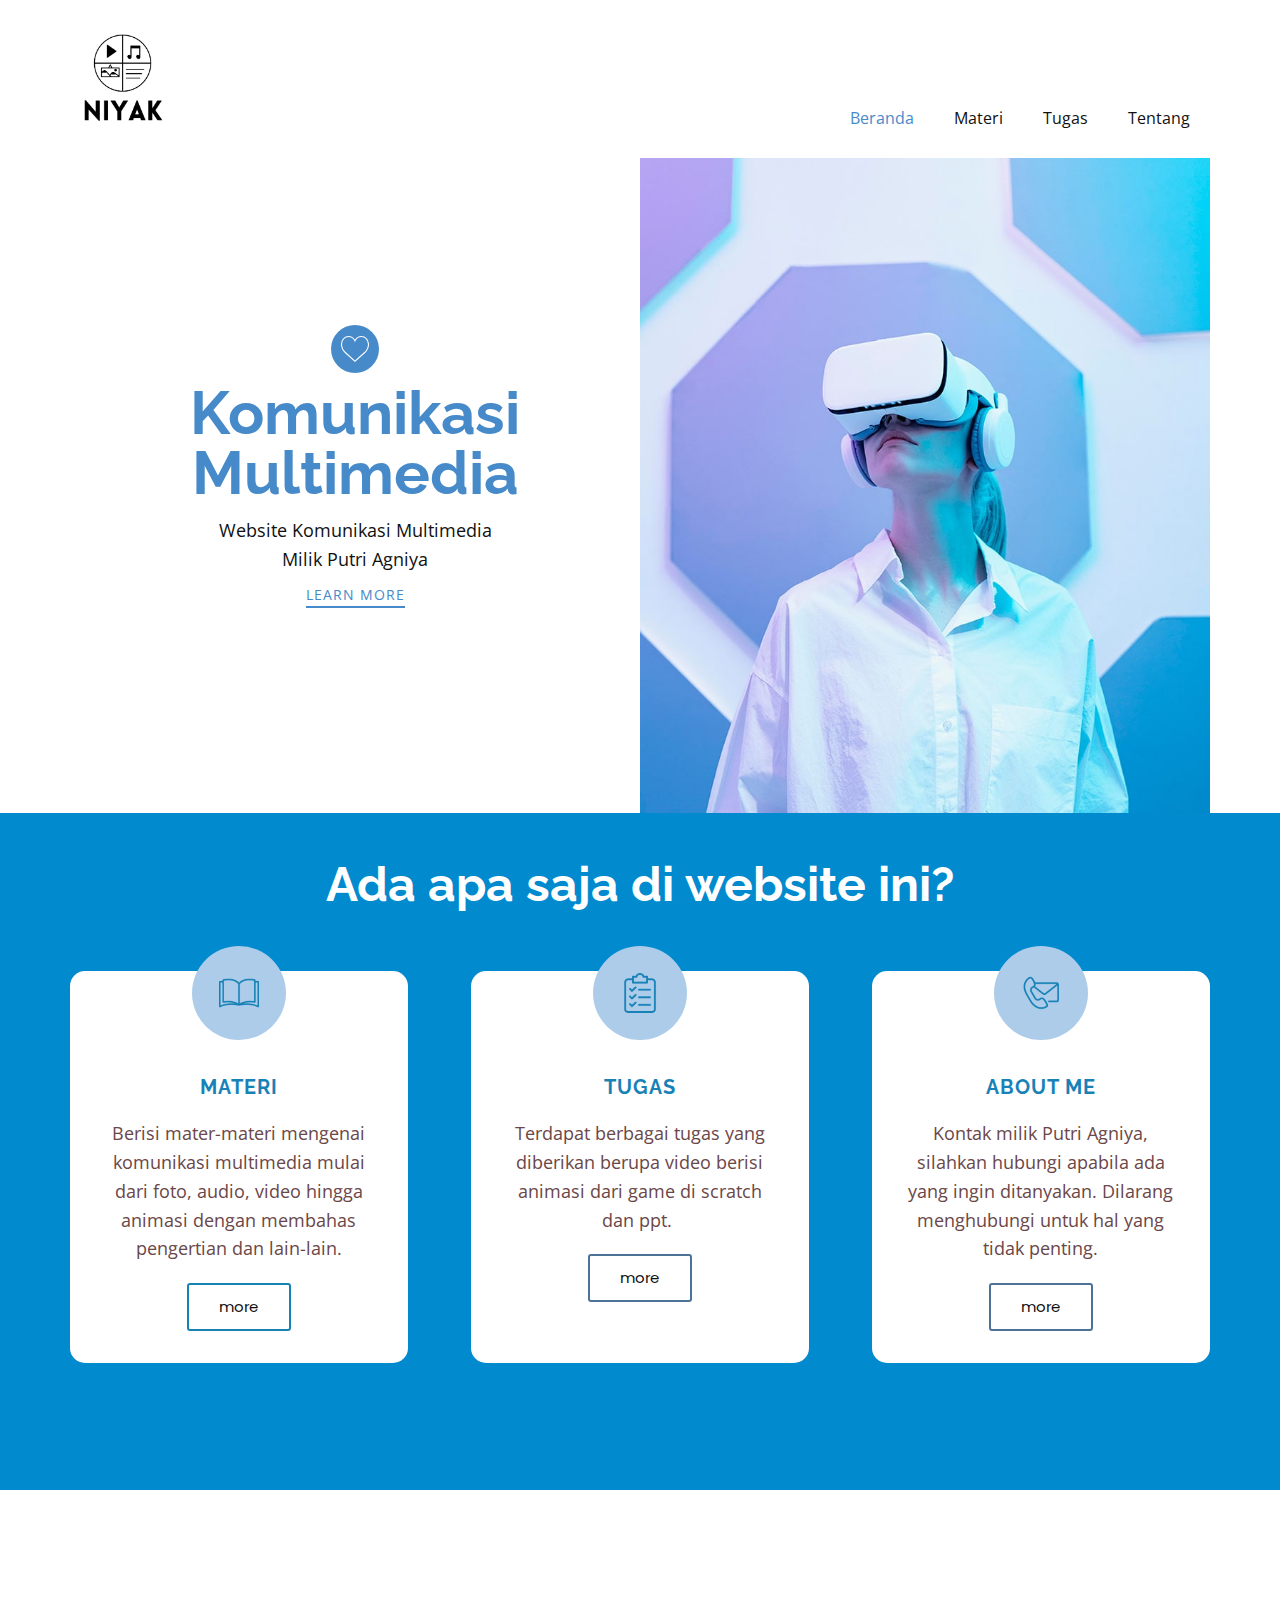
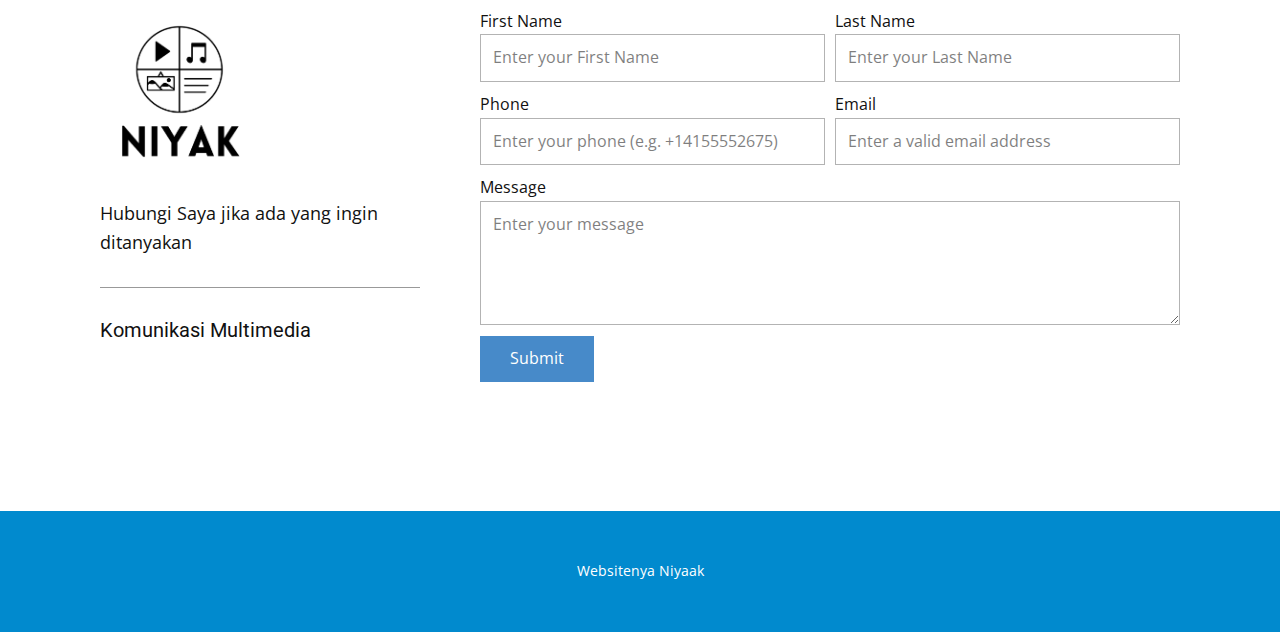
==== commit 978fffdf: "Update Beranda.html" ====
--- a/Beranda.html
+++ b/Beranda.html
@@ -118,7 +118,7 @@
             <div class="u-align-center u-container-style u-list-item u-radius-15 u-repeater-item u-shape-round u-white u-list-item-2">
               <div class="u-container-layout u-similar-container u-container-layout-2"><span class="u-file-icon u-icon u-icon-circle u-palette-1-light-2 u-text-custom-color-2 u-icon-2"><img src="images/839860-7e739aab.png" alt=""></span>
                 <h5 class="u-custom-font u-font-raleway u-text u-text-custom-color-2 u-text-default u-text-4">Tugas</h5>
-                <p class="u-text u-text-palette-2-dark-2 u-text-5">Terdapat berbagai tugas yang diberikan berupa perbaikan audio, animasi dari scratch dan ppt, serta foto yang dikompres ke berbagai format.&nbsp;</p>
+                <p class="u-text u-text-palette-2-dark-2 u-text-5">Terdapat berbagai tugas yang diberikan berupa video berisi animasi dari game di scratch dan ppt.&nbsp;</p>
                 <a href="Tugas.html" class="u-border-2 u-border-active-grey-30 u-border-hover-grey-30 u-border-palette-1-dark-1 u-btn u-btn-round u-button-style u-custom-font u-none u-radius-3 u-text-active-black u-text-body-color u-text-hover-black u-btn-2">more</a>
               </div>
             </div>
--- a/nicepage.css
+++ b/nicepage.css
@@ -0,0 +1,43020 @@
+/*begin-commonstyles library*//*!
+ * froala_editor v4.0.6 (https://www.froala.com/wysiwyg-editor)
+ * License https://froala.com/wysiwyg-editor/terms/
+ * Copyright 2014-2021 Froala Labs
+ */
+
+.fr-clearfix::after {
+  clear: both;
+  display: block;
+  content: "";
+  height: 0; }
+
+.fr-hide-by-clipping {
+  position: absolute;
+  width: 1px;
+  height: 1px;
+  padding: 0;
+  margin: -1px;
+  overflow: hidden;
+  clip: rect(0, 0, 0, 0);
+  border: 0; }
+
+.fr-view img.fr-rounded, .fr-view .fr-img-caption.fr-rounded img {
+  border-radius: 10px;
+  -moz-border-radius: 10px;
+  -webkit-border-radius: 10px;
+  -moz-background-clip: padding;
+  -webkit-background-clip: padding-box;
+  background-clip: padding-box; }
+
+.fr-view img.fr-shadow, .fr-view .fr-img-caption.fr-shadow img {
+  -webkit-box-shadow: 10px 10px 5px 0px #cccccc;
+  -moz-box-shadow: 10px 10px 5px 0px #cccccc;
+  box-shadow: 10px 10px 5px 0px #cccccc; }
+
+.fr-view img.fr-bordered, .fr-view .fr-img-caption.fr-bordered img {
+  border: solid 5px #CCC; }
+
+.fr-view img.fr-bordered {
+  -webkit-box-sizing: content-box;
+  -moz-box-sizing: content-box;
+  box-sizing: content-box; }
+
+.fr-view .fr-img-caption.fr-bordered img {
+  -webkit-box-sizing: border-box;
+  -moz-box-sizing: border-box;
+  box-sizing: border-box; }
+
+.fr-view {
+  word-wrap: break-word; }
+  .fr-view span[style~="color:"] a {
+    color: inherit; }
+  .fr-view strong {
+    font-weight: 700; }
+  .fr-view table[border='0'] td:not([class]), .fr-view table[border='0'] th:not([class]), .fr-view table[border='0'] td[class=""], .fr-view table[border='0'] th[class=""] {
+    border-width: 0px; }
+  .fr-view table {
+    border: none;
+    border-collapse: collapse;
+    empty-cells: show;
+    max-width: 100%; }
+    .fr-view table td {
+      min-width: 5px; }
+    .fr-view table.fr-dashed-borders td, .fr-view table.fr-dashed-borders th {
+      border-style: dashed; }
+    .fr-view table.fr-alternate-rows tbody tr:nth-child(2n) {
+      background: whitesmoke; }
+    .fr-view table td, .fr-view table th {
+      border: 1px solid #DDD; }
+      .fr-view table td:empty, .fr-view table th:empty {
+        height: 20px; }
+      .fr-view table td.fr-highlighted, .fr-view table th.fr-highlighted {
+        border: 1px double red; }
+      .fr-view table td.fr-thick, .fr-view table th.fr-thick {
+        border-width: 2px; }
+    .fr-view table th {
+      background: #ececec; }
+  .fr-view hr {
+    clear: both;
+    user-select: none;
+    -o-user-select: none;
+    -moz-user-select: none;
+    -khtml-user-select: none;
+    -webkit-user-select: none;
+    -ms-user-select: none;
+    break-after: always;
+    page-break-after: always; }
+  .fr-view .fr-file {
+    position: relative; }
+    .fr-view .fr-file::after {
+      position: relative;
+      content: "\1F4CE";
+      font-weight: normal; }
+  .fr-view pre {
+    white-space: pre-wrap;
+    word-wrap: break-word;
+    overflow: visible; }
+/*  .fr-view[dir="rtl"] blockquote {
+    border-left: none;
+    border-right: solid 2px #5E35B1;
+    margin-right: 0;
+    padding-right: 5px;
+    padding-left: 0; }
+    .fr-view[dir="rtl"] blockquote blockquote {
+      border-color: #00BCD4; }
+      .fr-view[dir="rtl"] blockquote blockquote blockquote {
+        border-color: #43A047; }
+  .fr-view blockquote {
+    border-left: solid 2px #5E35B1;
+    margin-left: 0;
+    padding-left: 5px;
+    color: #5E35B1; }
+    .fr-view blockquote blockquote {
+      border-color: #00BCD4;
+      color: #00BCD4; }
+      .fr-view blockquote blockquote blockquote {
+        border-color: #43A047;
+        color: #43A047; } */
+  .fr-view span.fr-emoticon {
+    font-weight: normal;
+    font-family: "Apple Color Emoji","Segoe UI Emoji","NotoColorEmoji","Segoe UI Symbol","Android Emoji","EmojiSymbols";
+    display: inline;
+    line-height: 0; }
+    .fr-view span.fr-emoticon.fr-emoticon-img {
+      background-repeat: no-repeat !important;
+      font-size: inherit;
+      height: 1em;
+      width: 1em;
+      min-height: 20px;
+      min-width: 20px;
+      display: inline-block;
+      margin: -.1em .1em .1em;
+      line-height: 1;
+      vertical-align: middle; }
+  .fr-view .fr-text-gray {
+    color: #AAA !important; }
+  .fr-view .fr-text-bordered {
+    border-top: solid 1px #222;
+    border-bottom: solid 1px #222;
+    padding: 10px 0; }
+  .fr-view .fr-text-spaced {
+    letter-spacing: 1px; }
+  .fr-view .fr-text-uppercase {
+    text-transform: uppercase; }
+  .fr-view .fr-class-highlighted {
+    background-color: #ffff00; }
+  .fr-view .fr-class-code {
+    border-color: #cccccc;
+    border-radius: 2px;
+    -moz-border-radius: 2px;
+    -webkit-border-radius: 2px;
+    -moz-background-clip: padding;
+    -webkit-background-clip: padding-box;
+    background-clip: padding-box;
+    background: #f5f5f5;
+    padding: 10px;
+    font-family: "Courier New", Courier, monospace; }
+  .fr-view .fr-class-transparency {
+    opacity: 0.5; }
+  .fr-view img {
+    position: relative;
+    max-width: 100%; }
+    .fr-view img.fr-dib {
+      margin: 10px auto;
+      display: block;
+      float: none;
+      vertical-align: top; }
+      .fr-view img.fr-dib.fr-fil {
+        margin-left: 0;
+        text-align: left; }
+      .fr-view img.fr-dib.fr-fir {
+        margin-right: 0;
+        text-align: right; }
+    .fr-view img.fr-dii {
+      display: inline-block;
+      float: none;
+      vertical-align: bottom;
+      margin-left: 5px;
+      margin-right: 5px;
+      max-width: calc(100% - (2 * 5px)); }
+      .fr-view img.fr-dii.fr-fil {
+        float: left;
+        margin: 10px 15px 10px 0;
+        max-width: calc(100% - 5px); }
+      .fr-view img.fr-dii.fr-fir {
+        float: right;
+        margin: 10px 0 10px 15px;
+        max-width: calc(100% - 5px); }
+  .fr-view span.fr-img-caption {
+    position: relative;
+    max-width: 100%; }
+    .fr-view span.fr-img-caption.fr-dib {
+      margin: 5px auto;
+      display: block;
+      float: none;
+      vertical-align: top; }
+      .fr-view span.fr-img-caption.fr-dib.fr-fil {
+        margin-left: 0;
+        text-align: left; }
+      .fr-view span.fr-img-caption.fr-dib.fr-fir {
+        margin-right: 0;
+        text-align: right; }
+    .fr-view span.fr-img-caption.fr-dii {
+      display: inline-block;
+      float: none;
+      vertical-align: bottom;
+      margin-left: 5px;
+      margin-right: 5px;
+      max-width: calc(100% - (2 * 5px)); }
+      .fr-view span.fr-img-caption.fr-dii.fr-fil {
+        float: left;
+        margin: 5px 5px 5px 0;
+        max-width: calc(100% - 5px); }
+      .fr-view span.fr-img-caption.fr-dii.fr-fir {
+        float: right;
+        margin: 5px 0 5px 5px;
+        max-width: calc(100% - 5px); }
+  .fr-view .fr-video {
+    text-align: center;
+    position: relative; }
+    .fr-view .fr-video.fr-rv {
+      padding-bottom: 56.25%;
+      padding-top: 30px;
+      height: 0;
+      overflow: hidden; }
+      .fr-view .fr-video.fr-rv > iframe, .fr-view .fr-video.fr-rv object, .fr-view .fr-video.fr-rv embed {
+        position: absolute !important;
+        top: 0;
+        left: 0;
+        width: 100%;
+        height: 100%; }
+    .fr-view .fr-video > * {
+      -webkit-box-sizing: content-box;
+      -moz-box-sizing: content-box;
+      box-sizing: content-box;
+      max-width: 100%;
+      border: none; }
+    .fr-view .fr-video.fr-dvb {
+      display: block;
+      clear: both; }
+      .fr-view .fr-video.fr-dvb.fr-fvl {
+        text-align: left; }
+      .fr-view .fr-video.fr-dvb.fr-fvr {
+        text-align: right; }
+    .fr-view .fr-video.fr-dvi {
+      display: inline-block; }
+      .fr-view .fr-video.fr-dvi.fr-fvl {
+        float: left; }
+      .fr-view .fr-video.fr-dvi.fr-fvr {
+        float: right; }
+  .fr-view a.fr-strong {
+    font-weight: 700; }
+  .fr-view a.fr-green {
+    color: green; }
+  .fr-view .fr-img-caption {
+    text-align: center; }
+    .fr-view .fr-img-caption .fr-img-wrap {
+      padding: 0;
+      margin: auto;
+      text-align: center;
+      width: 100%; }
+      .fr-view .fr-img-caption .fr-img-wrap a {
+        display: block; }
+      .fr-view .fr-img-caption .fr-img-wrap img {
+        display: block;
+        margin: auto;
+        width: 100%; }
+      .fr-view .fr-img-caption .fr-img-wrap > span {
+        margin: auto;
+        display: block;
+        padding: 5px 5px 10px;
+        font-size: 14px;
+        font-weight: initial;
+        -webkit-box-sizing: border-box;
+        -moz-box-sizing: border-box;
+        box-sizing: border-box;
+        -webkit-opacity: 0.9;
+        -moz-opacity: 0.9;
+        opacity: 0.9;
+        -ms-filter: "progid:DXImageTransform.Microsoft.Alpha(Opacity=0)";
+        width: 100%;
+        text-align: center; }
+  .fr-view button.fr-rounded, .fr-view input.fr-rounded, .fr-view textarea.fr-rounded {
+    border-radius: 10px;
+    -moz-border-radius: 10px;
+    -webkit-border-radius: 10px;
+    -moz-background-clip: padding;
+    -webkit-background-clip: padding-box;
+    background-clip: padding-box; }
+  .fr-view button.fr-large, .fr-view input.fr-large, .fr-view textarea.fr-large {
+    font-size: 24px; }
+
+/**
+ * Image style.
+ */
+a.fr-view.fr-strong {
+  font-weight: 700; }
+a.fr-view.fr-green {
+  color: green; }
+
+/**
+ * Link style.
+ */
+img.fr-view {
+  position: relative;
+  max-width: 100%; }
+  img.fr-view.fr-dib {
+    margin: 5px auto;
+    display: block;
+    float: none;
+    vertical-align: top; }
+    img.fr-view.fr-dib.fr-fil {
+      margin-left: 0;
+      text-align: left; }
+    img.fr-view.fr-dib.fr-fir {
+      margin-right: 0;
+      text-align: right; }
+  img.fr-view.fr-dii {
+    display: inline-block;
+    float: none;
+    vertical-align: bottom;
+    margin-left: 5px;
+    margin-right: 5px;
+    max-width: calc(100% - (2 * 5px)); }
+    img.fr-view.fr-dii.fr-fil {
+      float: left;
+      margin: 5px 5px 5px 0;
+      max-width: calc(100% - 5px); }
+    img.fr-view.fr-dii.fr-fir {
+      float: right;
+      margin: 5px 0 5px 5px;
+      max-width: calc(100% - 5px); }
+
+span.fr-img-caption.fr-view {
+  position: relative;
+  max-width: 100%; }
+  span.fr-img-caption.fr-view.fr-dib {
+    margin: 5px auto;
+    display: block;
+    float: none;
+    vertical-align: top; }
+    span.fr-img-caption.fr-view.fr-dib.fr-fil {
+      margin-left: 0;
+      text-align: left; }
+    span.fr-img-caption.fr-view.fr-dib.fr-fir {
+      margin-right: 0;
+      text-align: right; }
+  span.fr-img-caption.fr-view.fr-dii {
+    display: inline-block;
+    float: none;
+    vertical-align: bottom;
+    margin-left: 5px;
+    margin-right: 5px;
+    max-width: calc(100% - (2 * 5px)); }
+    span.fr-img-caption.fr-view.fr-dii.fr-fil {
+      float: left;
+      margin: 5px 5px 5px 0;
+      max-width: calc(100% - 5px); }
+    span.fr-img-caption.fr-view.fr-dii.fr-fir {
+      float: right;
+      margin: 5px 0 5px 5px;
+      max-width: calc(100% - 5px); }
+/*end-commonstyles library*/@charset "UTF-8";
+.u-hidden-block {
+  visibility: hidden!important;
+}
+.u-locked-block {
+  pointer-events: none!important;
+}
+/*! normalize.css v4.1.1 | MIT License | github.com/necolas/normalize.css */
+html {
+  font-family: sans-serif;
+  -ms-text-size-adjust: 100%;
+  -webkit-text-size-adjust: 100%;
+}
+body {
+  margin: 0;
+}
+article,
+aside,
+details,
+figcaption,
+figure,
+footer,
+header,
+main,
+menu,
+nav,
+section,
+summary {
+  display: block;
+}
+audio,
+canvas,
+progress,
+video {
+  display: inline-block;
+}
+audio:not([controls]) {
+  display: none;
+  height: 0;
+}
+progress {
+  vertical-align: baseline;
+}
+template,
+[hidden] {
+  display: none;
+}
+a {
+  background-color: transparent;
+  -webkit-text-decoration-skip: objects;
+}
+a:active,
+a:hover {
+  outline-width: 0;
+}
+abbr[title] {
+  border-bottom: none;
+  text-decoration: underline;
+}
+b,
+strong {
+  font-weight: inherit;
+  font-weight: bold;
+}
+dfn {
+  font-style: italic;
+}
+h1 {
+  font-size: 2em;
+  margin: 0.67em 0;
+}
+mark {
+  background-color: #ff0;
+  color: #000;
+}
+small {
+  font-size: 80%;
+}
+sub,
+sup {
+  font-size: 75%;
+  line-height: 0;
+  position: relative;
+  vertical-align: baseline;
+}
+sub {
+  bottom: -0.25em;
+}
+sup {
+  top: -0.5em;
+}
+img {
+  border-style: none;
+}
+svg:not(:root) {
+  overflow: hidden;
+}
+code,
+kbd,
+pre,
+samp {
+  font-family: monospace,monospace;
+  font-size: 1em;
+}
+hr {
+  box-sizing: content-box;
+  height: 0;
+  overflow: visible;
+}
+button,
+input,
+optgroup,
+select,
+textarea {
+  color: inherit;
+  font: inherit;
+  margin: 0;
+}
+optgroup {
+  font-weight: 700;
+}
+button,
+input {
+  overflow: visible;
+}
+button,
+select {
+  text-transform: none;
+}
+button,
+html [type="button"],
+[type="reset"],
+[type="submit"] {
+  -webkit-appearance: button;
+}
+button::-moz-focus-inner,
+[type="button"]::-moz-focus-inner,
+[type="reset"]::-moz-focus-inner,
+[type="submit"]::-moz-focus-inner {
+  border-style: none;
+  padding: 0;
+}
+button:-moz-focusring,
+[type="button"]:-moz-focusring,
+[type="reset"]:-moz-focusring,
+[type="submit"]:-moz-focusring {
+  outline: 1px dotted ButtonText;
+}
+fieldset {
+  border: 1px solid silver;
+  margin: 0 2px;
+  padding: 0.35em 0.625em 0.75em;
+}
+legend {
+  box-sizing: border-box;
+  color: inherit;
+  display: table;
+  max-width: 100%;
+  padding: 0;
+  white-space: normal;
+}
+textarea {
+  overflow: auto;
+  outline: none;
+}
+button,
+select,
+input,
+textarea {
+  outline: none;
+}
+[type="checkbox"],
+[type="radio"] {
+  box-sizing: border-box;
+  padding: 0;
+}
+[type="number"]::-webkit-inner-spin-button,
+[type="number"]::-webkit-outer-spin-button {
+  height: auto;
+}
+[type="search"] {
+  -webkit-appearance: textfield;
+  outline-offset: -2px;
+}
+[type="search"]::-webkit-search-cancel-button,
+[type="search"]::-webkit-search-decoration {
+  -webkit-appearance: none;
+}
+::-webkit-input-placeholder {
+  color: inherit;
+  opacity: 0.54;
+}
+::-webkit-file-upload-button {
+  -webkit-appearance: button;
+  font: inherit;
+}
+ul,
+ol {
+  padding-left: 20px;
+}
+/* Fade effect */
+/* Over effect */
+/* Slide effect */
+/* Over and Slide effect */
+/* Flip Left effect */
+/* Flip Right effect */
+/* Flip Top effect */
+/* Flip Bottom effect */
+/* Wobble Left effect */
+/* Wobble Right effect */
+/* Wobble top effect */
+/* Wobble bottom effect */
+/* Zoom and Rotate Effects */
+/* Utility */
+.u-over-slide {
+  position: absolute;
+  left: 0;
+  top: 0;
+  width: 100%;
+  height: 100%;
+}
+.u-background-effect {
+  overflow: hidden;
+}
+.u-background-effect ~ .u-container-layout {
+  cursor: pointer;
+}
+/* Fade effect */
+.u-effect-fade .u-over-slide {
+  opacity: 0;
+  transition: all 500ms ease;
+}
+.u-effect-fade:hover .u-over-slide,
+.u-effect-fade.u-effect-active .u-over-slide {
+  opacity: 1;
+}
+/* Over effect */
+.u-effect-over-left .u-over-slide {
+  transform: translate(-100%, 0);
+  transition: all 500ms ease;
+}
+.u-effect-over-left:hover .u-over-slide,
+.u-effect-over-left.u-effect-active .u-over-slide {
+  transform: translate(0, 0);
+}
+.u-effect-over-right .u-over-slide {
+  transform: translate(100%, 0);
+  transition: all 500ms ease;
+}
+.u-effect-over-right:hover .u-over-slide,
+.u-effect-over-right.u-effect-active .u-over-slide {
+  transform: translate(0, 0);
+}
+.u-effect-over-top .u-over-slide {
+  transform: translate(0, -100%);
+  transition: all 500ms ease;
+}
+.u-effect-over-top:hover .u-over-slide,
+.u-effect-over-top.u-effect-active .u-over-slide {
+  transform: translate(0, 0);
+}
+.u-effect-over-bottom .u-over-slide {
+  transform: translate(0, 100%);
+  transition: all 500ms ease;
+}
+.u-effect-over-bottom:hover .u-over-slide,
+.u-effect-over-bottom.u-effect-active .u-over-slide {
+  transform: translate(0, 0);
+}
+.u-effect-over-topleft .u-over-slide {
+  transform: translate(-100%, -100%);
+  transition: all 500ms ease;
+}
+.u-effect-over-topleft:hover .u-over-slide,
+.u-effect-over-topleft.u-effect-active .u-over-slide {
+  transform: translate(0, 0);
+}
+.u-effect-over-topright .u-over-slide {
+  transform: translate(100%, -100%);
+  transition: all 500ms ease;
+}
+.u-effect-over-topright:hover .u-over-slide,
+.u-effect-over-topright.u-effect-active .u-over-slide {
+  transform: translate(0, 0);
+}
+.u-effect-over-bottomleft .u-over-slide {
+  transform: translate(-100%, 100%);
+  transition: all 500ms ease;
+}
+.u-effect-over-bottomleft:hover .u-over-slide,
+.u-effect-over-bottomleft.u-effect-active .u-over-slide {
+  transform: translate(0, 0);
+}
+.u-effect-over-bottomright .u-over-slide {
+  transform: translate(100%, 100%);
+  transition: all 500ms ease;
+}
+.u-effect-over-bottomright:hover .u-over-slide,
+.u-effect-over-bottomright.u-effect-active .u-over-slide {
+  transform: translate(0, 0);
+}
+/* Slide effect */
+.u-effect-slide-left .u-over-slide {
+  transform: translate(-100%, 0);
+  transition: all 500ms ease;
+}
+.u-effect-slide-left:hover .u-over-slide,
+.u-effect-slide-left.u-effect-active .u-over-slide {
+  transform: translate(0, 0);
+}
+.u-effect-slide-left .u-back-slide {
+  transition: all 500ms ease;
+}
+.u-effect-slide-left:hover .u-back-slide,
+.u-effect-slide-left.u-effect-active .u-back-slide {
+  transform: translate(100%, 0);
+}
+.u-effect-slide-right .u-over-slide {
+  transform: translate(100%, 0);
+  transition: all 500ms ease;
+}
+.u-effect-slide-right:hover .u-over-slide,
+.u-effect-slide-right.u-effect-active .u-over-slide {
+  transform: translate(0, 0);
+}
+.u-effect-slide-right .u-back-slide {
+  transition: all 500ms ease;
+}
+.u-effect-slide-right:hover .u-back-slide,
+.u-effect-slide-right.u-effect-active .u-back-slide {
+  transform: translate(-100%, 0);
+}
+.u-effect-slide-top .u-over-slide {
+  transform: translate(0, -100%);
+  transition: all 500ms ease;
+}
+.u-effect-slide-top:hover .u-over-slide,
+.u-effect-slide-top.u-effect-active .u-over-slide {
+  transform: translate(0, 0);
+}
+.u-effect-slide-top .u-back-slide {
+  transition: all 500ms ease;
+}
+.u-effect-slide-top:hover .u-back-slide,
+.u-effect-slide-top.u-effect-active .u-back-slide {
+  transform: translate(0, 100%);
+}
+.u-effect-slide-bottom .u-over-slide {
+  transform: translate(0, 100%);
+  transition: all 500ms ease;
+}
+.u-effect-slide-bottom:hover .u-over-slide,
+.u-effect-slide-bottom.u-effect-active .u-over-slide {
+  transform: translate(0, 0);
+}
+.u-effect-slide-bottom .u-back-slide {
+  transition: all 500ms ease;
+}
+.u-effect-slide-bottom:hover .u-back-slide,
+.u-effect-slide-bottom.u-effect-active .u-back-slide {
+  transform: translate(0, -100%);
+}
+.u-effect-slide-topleft .u-over-slide {
+  transform: translate(-100%, -100%);
+  transition: all 500ms ease;
+}
+.u-effect-slide-topleft:hover .u-over-slide,
+.u-effect-slide-topleft.u-effect-active .u-over-slide {
+  transform: translate(0, 0);
+}
+.u-effect-slide-topleft .u-back-slide {
+  transition: all 500ms ease;
+}
+.u-effect-slide-topleft:hover .u-back-slide,
+.u-effect-slide-topleft.u-effect-active .u-back-slide {
+  transform: translate(100%, 100%);
+}
+.u-effect-slide-topright .u-over-slide {
+  transform: translate(100%, -100%);
+  transition: all 500ms ease;
+}
+.u-effect-slide-topright:hover .u-over-slide,
+.u-effect-slide-topright.u-effect-active .u-over-slide {
+  transform: translate(0, 0);
+}
+.u-effect-slide-topright .u-back-slide {
+  transition: all 500ms ease;
+}
+.u-effect-slide-topright:hover .u-back-slide,
+.u-effect-slide-topright.u-effect-active .u-back-slide {
+  transform: translate(-100%, 100%);
+}
+.u-effect-slide-bottomleft .u-over-slide {
+  transform: translate(-100%, 100%);
+  transition: all 500ms ease;
+}
+.u-effect-slide-bottomleft:hover .u-over-slide,
+.u-effect-slide-bottomleft.u-effect-active .u-over-slide {
+  transform: translate(0, 0);
+}
+.u-effect-slide-bottomleft .u-back-slide {
+  transition: all 500ms ease;
+}
+.u-effect-slide-bottomleft:hover .u-back-slide,
+.u-effect-slide-bottomleft.u-effect-active .u-back-slide {
+  transform: translate(100%, -100%);
+}
+.u-effect-slide-bottomright .u-over-slide {
+  transform: translate(100%, 100%);
+  transition: all 500ms ease;
+}
+.u-effect-slide-bottomright:hover .u-over-slide,
+.u-effect-slide-bottomright.u-effect-active .u-over-slide {
+  transform: translate(0, 0);
+}
+.u-effect-slide-bottomright .u-back-slide {
+  transition: all 500ms ease;
+}
+.u-effect-slide-bottomright:hover .u-back-slide,
+.u-effect-slide-bottomright.u-effect-active .u-back-slide {
+  transform: translate(-100%, -100%);
+}
+/* Flip */
+.u-effect-flip-left,
+.u-effect-flip-left .u-slidesWrapper {
+  perspective: 300px;
+}
+.u-effect-flip-left .u-over-slide {
+  opacity: 0;
+  transform: rotateY(180deg);
+  transform-origin: center left;
+  transition: transform 500ms ease, transform-origin 500ms ease, opacity 0ms ease 500ms;
+}
+.u-effect-flip-left:hover .u-over-slide,
+.u-effect-flip-left.u-effect-active .u-over-slide {
+  opacity: 1;
+  transform: rotateY(0deg);
+  transition: transform 500ms ease, transform-origin 500ms ease;
+}
+.u-effect-flip-right,
+.u-effect-flip-right .u-slidesWrapper {
+  perspective: 300px;
+}
+.u-effect-flip-right .u-over-slide {
+  opacity: 0;
+  transform: rotateY(-180deg);
+  transform-origin: center right;
+  transition: transform 500ms ease, transform-origin 500ms ease, opacity 0ms ease 500ms;
+}
+.u-effect-flip-right:hover .u-over-slide,
+.u-effect-flip-right.u-effect-active .u-over-slide {
+  opacity: 1;
+  transform: rotateY(0deg);
+  transition: transform 500ms ease, transform-origin 500ms ease;
+}
+.u-effect-flip-top,
+.u-effect-flip-top .u-slidesWrapper {
+  perspective: 300px;
+}
+.u-effect-flip-top .u-over-slide {
+  opacity: 0;
+  transform: rotateX(-180deg);
+  transform-origin: center top;
+  transition: transform 500ms ease, transform-origin 500ms ease, opacity 0ms ease 500ms;
+}
+.u-effect-flip-top:hover .u-over-slide,
+.u-effect-flip-top.u-effect-active .u-over-slide {
+  opacity: 1;
+  transform: rotateX(0deg);
+  transition: transform 500ms ease, transform-origin 500ms ease;
+}
+.u-effect-flip-bottom,
+.u-effect-flip-bottom .u-slidesWrapper {
+  perspective: 300px;
+}
+.u-effect-flip-bottom .u-over-slide {
+  opacity: 0;
+  transform: rotateX(180deg);
+  transform-origin: center bottom;
+  transition: transform 500ms ease, transform-origin 500ms ease, opacity 0ms ease 500ms;
+}
+.u-effect-flip-bottom:hover .u-over-slide,
+.u-effect-flip-bottom.u-effect-active .u-over-slide {
+  opacity: 1;
+  transform: rotateX(0deg);
+  transition: transform 500ms ease, transform-origin 500ms ease;
+}
+/* Wooble */
+.u-effect-wobble-left,
+.u-effect-wobble-left .u-slidesWrapper {
+  perspective: 300px;
+}
+.u-effect-wobble-left .u-over-slide {
+  opacity: 0;
+  transform: rotateY(130deg);
+  transform-origin: center left;
+  transition: transform 500ms ease, transform-origin 500ms ease, opacity 0ms ease 500ms;
+}
+.u-effect-wobble-left:hover .u-over-slide,
+.u-effect-wobble-left.u-effect-active .u-over-slide {
+  opacity: 1;
+  transform: rotateY(0deg);
+  transform-origin: center right;
+  transition: transform 500ms ease, transform-origin 500ms ease;
+}
+.u-effect-wobble-right,
+.u-effect-wobble-right .u-slidesWrapper {
+  perspective: 300px;
+}
+.u-effect-wobble-right .u-over-slide {
+  opacity: 0;
+  transform: rotateY(-130deg);
+  transform-origin: center right;
+  transition: transform 500ms ease, transform-origin 500ms ease, opacity 0ms ease 500ms;
+}
+.u-effect-wobble-right:hover .u-over-slide,
+.u-effect-wobble-right.u-effect-active .u-over-slide {
+  opacity: 1;
+  transform: rotateY(0deg);
+  transform-origin: center left;
+  transition: transform 500ms ease, transform-origin 500ms ease;
+}
+.u-effect-wobble-top,
+.u-effect-wobble-top .u-slidesWrapper {
+  perspective: 300px;
+}
+.u-effect-wobble-top .u-over-slide {
+  opacity: 0;
+  transform: rotateX(-130deg);
+  transform-origin: center top;
+  transition: transform 500ms ease, transform-origin 500ms ease, opacity 0ms ease 500ms;
+}
+.u-effect-wobble-top:hover .u-over-slide,
+.u-effect-wobble-top.u-effect-active .u-over-slide {
+  opacity: 1;
+  transform: rotateX(0deg);
+  transform-origin: center bottom;
+  transition: transform 500ms ease, transform-origin 500ms ease;
+}
+.u-effect-wobble-bottom,
+.u-effect-wobble-bottom .u-slidesWrapper {
+  perspective: 300px;
+}
+.u-effect-wobble-bottom .u-over-slide {
+  opacity: 0;
+  transform: rotateX(130deg);
+  transform-origin: center bottom;
+  transition: transform 500ms ease, transform-origin 500ms ease, opacity 0ms ease 500ms;
+}
+.u-effect-wobble-bottom:hover .u-over-slide,
+.u-effect-wobble-bottom.u-effect-active .u-over-slide {
+  opacity: 1;
+  transform: rotateX(0deg);
+  transform-origin: center top;
+  transition: transform 500ms ease, transform-origin 500ms ease;
+}
+/* Zoom */
+.u-effect-zoom .u-over-slide {
+  transition: transform 500ms ease;
+  transform: scale(0, 0);
+}
+.u-effect-zoom:hover .u-over-slide,
+.u-effect-zoom.u-effect-active .u-over-slide {
+  transform: scale(1, 1);
+}
+.u-effect-hover-zoom .u-back-slide,
+.u-effect-hover-zoom .u-background-effect-image {
+  transition: transform 500ms ease;
+  transform: scale(1);
+}
+.u-effect-hover-zoom:hover .u-back-slide,
+.u-effect-hover-zoom:hover .u-background-effect-image,
+.u-effect-hover-zoom.u-effect-active .u-back-slide,
+.u-effect-hover-zoom.u-effect-active .u-background-effect-image {
+  transform: scale(var(--effect-scale));
+}
+.u-effect-hover-zoomOut .u-back-slide,
+.u-effect-hover-zoomOut .u-background-effect-image {
+  transition: transform 500ms ease;
+  transform: scale(var(--effect-scale));
+}
+.u-effect-hover-zoomOut:hover .u-back-slide,
+.u-effect-hover-zoomOut:hover .u-background-effect-image,
+.u-effect-hover-zoomOut.u-effect-active .u-back-slide,
+.u-effect-hover-zoomOut.u-effect-active .u-background-effect-image {
+  transform: scale(1);
+}
+.u-effect-hover-liftUp > .u-background-effect {
+  overflow: visible;
+}
+.u-effect-hover-liftUp .u-back-slide,
+.u-effect-hover-liftUp .u-background-effect-image {
+  transition: transform 500ms ease;
+  transform: scale(1);
+}
+.u-effect-hover-liftUp:hover .u-back-slide,
+.u-effect-hover-liftUp.u-effect-active .u-back-slide,
+.u-effect-hover-liftUp:hover .u-background-effect-image,
+.u-effect-hover-liftUp.u-effect-active .u-background-effect-image {
+  transform: scale(var(--effect-scale));
+  z-index: 1;
+}
+.u-effect-hover-liftUp:hover > .u-container-layout {
+  z-index: 2;
+}
+.u-effect-zoom-rotate .u-over-slide {
+  transition: transform 500ms ease;
+  transform: rotate(0deg) scale(0, 0);
+}
+.u-effect-zoom-rotate:hover .u-over-slide,
+.u-effect-zoom-rotate.u-effect-active .u-over-slide {
+  transform: rotate(360deg) scale(1, 1);
+}
+.u-effect-zoom-rotateX .u-over-slide {
+  transition: transform 500ms ease;
+  transform: rotateX(0deg) scale(0, 0);
+}
+.u-effect-zoom-rotateX:hover .u-over-slide,
+.u-effect-zoom-rotateX.u-effect-active .u-over-slide {
+  transform: rotateX(360deg) scale(1, 1);
+}
+.u-effect-zoom-rotateY .u-over-slide {
+  transition: transform 500ms ease;
+  transform: rotateY(0deg) scale(0, 0);
+}
+.u-effect-zoom-rotateY:hover .u-over-slide,
+.u-effect-zoom-rotateY.u-effect-active .u-over-slide {
+  transform: rotateY(360deg) scale(1, 1);
+}
+.u-effect-hover-slide .u-back-image,
+.u-effect-hover-slide .u-background-effect-image {
+  transition-duration: 500ms;
+  transition-timing-function: ease;
+  transition-property: left, right, top, bottom;
+}
+.u-effect-hover-slide .u-effect-hover-slide-direction-right {
+  left: auto;
+}
+.u-effect-hover-slide .u-effect-hover-slide-direction-up {
+  top: auto;
+}
+.u-effect-hover-slide:hover .u-back-image.u-effect-hover-slide-direction-left,
+.u-effect-hover-slide:hover .u-background-effect-image.u-effect-hover-slide-direction-left,
+.u-effect-hover-slide.u-effect-active .u-back-image.u-effect-hover-slide-direction-left,
+.u-effect-hover-slide.u-effect-active .u-background-effect-image.u-effect-hover-slide-direction-left {
+  left: 0 !important;
+}
+.u-effect-hover-slide:hover .u-back-image.u-effect-hover-slide-direction-right,
+.u-effect-hover-slide:hover .u-background-effect-image.u-effect-hover-slide-direction-right,
+.u-effect-hover-slide.u-effect-active .u-back-image.u-effect-hover-slide-direction-right,
+.u-effect-hover-slide.u-effect-active .u-background-effect-image.u-effect-hover-slide-direction-right {
+  right: 0 !important;
+}
+.u-effect-hover-slide:hover .u-back-image.u-effect-hover-slide-direction-up,
+.u-effect-hover-slide:hover .u-background-effect-image.u-effect-hover-slide-direction-up,
+.u-effect-hover-slide.u-effect-active .u-back-image.u-effect-hover-slide-direction-up,
+.u-effect-hover-slide.u-effect-active .u-background-effect-image.u-effect-hover-slide-direction-up {
+  bottom: 0 !important;
+}
+.u-effect-hover-slide:hover .u-back-image.u-effect-hover-slide-direction-down,
+.u-effect-hover-slide:hover .u-background-effect-image.u-effect-hover-slide-direction-down,
+.u-effect-hover-slide.u-effect-active .u-back-image.u-effect-hover-slide-direction-down,
+.u-effect-hover-slide.u-effect-active .u-background-effect-image.u-effect-hover-slide-direction-down {
+  top: 0 !important;
+}
+.u-btn {
+  /*display: inline-block;*/
+  display: table;
+  /*TODO maye need another solution for negative marin*/
+  cursor: pointer;
+  color: inherit;
+  font-size: inherit;
+  font-family: inherit;
+  line-height: inherit;
+  letter-spacing: inherit;
+  text-transform: inherit;
+  font-style: inherit;
+  font-weight: inherit;
+  text-decoration: none;
+  border: 0 none transparent;
+  outline-width: 0;
+  background-color: transparent;
+  margin: 0;
+  -webkit-text-decoration-skip: objects;
+  font-style: initial;
+  white-space: nowrap;
+  -webkit-user-select: none;
+      -ms-user-select: none;
+          user-select: none;
+  vertical-align: middle;
+  text-align: center;
+  padding: 10px 30px;
+  border-radius: 0;
+  --border-radius: 0;
+  align-self: flex-start;
+}
+.u-btn:focus,
+.u-btn:active:focus,
+.u-btn.active:focus {
+  outline: thin dotted;
+  outline: 5px auto -webkit-focus-ring-color;
+  outline-offset: -2px;
+}
+.u-btn:hover,
+.u-btn:focus {
+  text-decoration: none;
+}
+.u-btn:active,
+.u-btn.active {
+  outline: 0;
+  background-image: none;
+}
+.u-btn.disabled,
+.u-btn[disabled] {
+  opacity: 0.6;
+}
+.u-btn-circle {
+  border-radius: 50%;
+}
+.u-button-style.u-border-no-right.u-border-no-left.u-border-no-bottom,
+.u-button-style.u-border-no-top.u-border-no-left.u-border-no-bottom,
+.u-button-style.u-border-no-top.u-border-no-right.u-border-no-bottom,
+.u-button-style.u-border-no-top.u-border-no-right.u-border-no-left,
+.u-btn-rectangle {
+  border-radius: 0 !important;
+}
+.u-button-style {
+  transition-property: background-color, color, border-color;
+}
+.u-text a,
+.u-post-content a,
+.u-tab-item a,
+.u-nav-item a,
+.u-filter-item a,
+.u-product-control.u-text a {
+  font-size: inherit;
+  font-family: inherit;
+  line-height: inherit;
+  letter-spacing: inherit;
+  text-transform: inherit;
+}
+.u-text:not(ul):not(ol):not(p):not(.u-post-content):not(.u-block-content):not(.u-product-desc):not(.u-cart-block-content):not(.u-checkout-block-content) a {
+  color: inherit;
+}
+.u-text:not(ul):not(ol):not(p):not(.u-post-content):not(.u-block-content):not(.u-product-desc):not(.u-cart-block-content):not(.u-checkout-block-content) a,
+.u-text:not(ul):not(ol):not(p):not(.u-post-content):not(.u-block-content):not(.u-product-desc):not(.u-cart-block-content):not(.u-checkout-block-content) a:hover {
+  text-decoration: none;
+}
+.u-link,
+a {
+  border-top-width: 0;
+  border-left-width: 0;
+  border-right-width: 0;
+}
+.u-link {
+  display: table;
+  border-style: solid;
+  border-bottom-width: 0;
+  white-space: nowrap;
+  align-self: flex-start;
+}
+.u-link,
+.u-link:hover,
+.u-link:focus {
+  text-decoration: none;
+}
+.u-link:focus,
+.u-link:active:focus,
+.u-link.active:focus {
+  outline: thin dotted;
+  outline: 5px auto -webkit-focus-ring-color;
+  outline-offset: -2px;
+}
+.u-underline,
+.u-underline:hover {
+  text-decoration: underline;
+  border-bottom-width: 0;
+}
+.u-no-underline,
+.u-no-underline:hover {
+  text-decoration: none;
+  border-bottom-width: 0;
+}
+.u-block-content > :first-child,
+.u-product-desc > :first-child,
+.u-product-tab-pane > :first-child,
+.u-post-content > :first-child {
+  margin-top: 0;
+}
+.u-block-content > :last-child,
+.u-product-desc > :last-child,
+.u-product-tab-pane > :last-child,
+.u-post-content > :last-child {
+  margin-bottom: 0;
+}
+.u-block-content p,
+.u-product-desc p,
+.u-product-tab-pane p,
+.u-post-content p {
+  text-decoration: inherit !important;
+  color: inherit !important;
+  font-style: inherit !important;
+  font-size: inherit !important;
+  font-weight: inherit !important;
+  font-family: inherit !important;
+  line-height: inherit !important;
+  letter-spacing: inherit !important;
+  text-transform: inherit !important;
+}
+.u-logo {
+  color: inherit;
+  font-size: inherit;
+  font-family: inherit;
+  line-height: inherit;
+  letter-spacing: inherit;
+  text-transform: inherit;
+  font-style: inherit;
+  font-weight: inherit;
+  text-decoration: none;
+  border: 0 none transparent;
+  outline-width: 0;
+  background-color: transparent;
+  margin: 0;
+  -webkit-text-decoration-skip: objects;
+}
+.u-image.u-logo {
+  display: table;
+  white-space: nowrap;
+}
+.u-image.u-logo img {
+  display: block;
+}
+.u-form-horizontal {
+  display: flex;
+  flex-flow: row;
+  align-items: center;
+  flex-grow: 1;
+}
+.u-input {
+  display: block;
+  width: 100%;
+  padding: 10px 12px;
+  background-image: none;
+  background-clip: padding-box;
+  border-width: 0;
+  border-radius: 3px;
+  transition: border-color ease-in-out 0.15s, box-shadow ease-in-out 0.15s;
+  background-color: transparent;
+  color: inherit;
+  height: auto;
+}
+.u-form-horizontal .u-form-group:not(.u-label-top) label,
+.u-form-horizontal .u-form-group:not(.u-label-top) input,
+.u-form-horizontal .u-form-select-wrapper,
+.u-form-horizontal .u-form-radio-button-wrapper {
+  display: flex;
+  align-items: center;
+  justify-content: center;
+  margin-bottom: 0;
+  flex-grow: 1;
+}
+.u-form-vertical {
+  display: flex;
+  flex-wrap: wrap;
+  align-items: flex-end;
+}
+.u-form-vertical.u-form-spacing-50,
+.u-form-vertical.u-form-spacing-50 .u-form-step {
+  margin-left: -50px;
+  width: calc(100% +  50px);
+}
+.u-form-vertical.u-form-spacing-50 .u-form-group,
+.u-form-vertical.u-form-spacing-50 .u-form-step .u-form-group {
+  margin-bottom: 50px;
+}
+.u-form-vertical.u-form-spacing-50 .u-form-group:not(.u-image):not(.u-form-progress),
+.u-form-vertical.u-form-spacing-50 .u-form-step .u-form-group:not(.u-image):not(.u-form-progress) {
+  padding-left: 50px;
+}
+.u-form-vertical.u-form-spacing-50 .u-form-group.u-image,
+.u-form-vertical.u-form-spacing-50 .u-form-step .u-form-group.u-image {
+  margin-left: 50px !important;
+}
+.u-form-vertical.u-form-spacing-50 .u-form-group.u-form-line,
+.u-form-vertical.u-form-spacing-50 .u-form-step .u-form-group.u-form-line {
+  margin-left: 50px;
+}
+.u-form-vertical.u-form-spacing-49,
+.u-form-vertical.u-form-spacing-49 .u-form-step {
+  margin-left: -49px;
+  width: calc(100% +  49px);
+}
+.u-form-vertical.u-form-spacing-49 .u-form-group,
+.u-form-vertical.u-form-spacing-49 .u-form-step .u-form-group {
+  margin-bottom: 49px;
+}
+.u-form-vertical.u-form-spacing-49 .u-form-group:not(.u-image):not(.u-form-progress),
+.u-form-vertical.u-form-spacing-49 .u-form-step .u-form-group:not(.u-image):not(.u-form-progress) {
+  padding-left: 49px;
+}
+.u-form-vertical.u-form-spacing-49 .u-form-group.u-image,
+.u-form-vertical.u-form-spacing-49 .u-form-step .u-form-group.u-image {
+  margin-left: 49px !important;
+}
+.u-form-vertical.u-form-spacing-49 .u-form-group.u-form-line,
+.u-form-vertical.u-form-spacing-49 .u-form-step .u-form-group.u-form-line {
+  margin-left: 49px;
+}
+.u-form-vertical.u-form-spacing-48,
+.u-form-vertical.u-form-spacing-48 .u-form-step {
+  margin-left: -48px;
+  width: calc(100% +  48px);
+}
+.u-form-vertical.u-form-spacing-48 .u-form-group,
+.u-form-vertical.u-form-spacing-48 .u-form-step .u-form-group {
+  margin-bottom: 48px;
+}
+.u-form-vertical.u-form-spacing-48 .u-form-group:not(.u-image):not(.u-form-progress),
+.u-form-vertical.u-form-spacing-48 .u-form-step .u-form-group:not(.u-image):not(.u-form-progress) {
+  padding-left: 48px;
+}
+.u-form-vertical.u-form-spacing-48 .u-form-group.u-image,
+.u-form-vertical.u-form-spacing-48 .u-form-step .u-form-group.u-image {
+  margin-left: 48px !important;
+}
+.u-form-vertical.u-form-spacing-48 .u-form-group.u-form-line,
+.u-form-vertical.u-form-spacing-48 .u-form-step .u-form-group.u-form-line {
+  margin-left: 48px;
+}
+.u-form-vertical.u-form-spacing-47,
+.u-form-vertical.u-form-spacing-47 .u-form-step {
+  margin-left: -47px;
+  width: calc(100% +  47px);
+}
+.u-form-vertical.u-form-spacing-47 .u-form-group,
+.u-form-vertical.u-form-spacing-47 .u-form-step .u-form-group {
+  margin-bottom: 47px;
+}
+.u-form-vertical.u-form-spacing-47 .u-form-group:not(.u-image):not(.u-form-progress),
+.u-form-vertical.u-form-spacing-47 .u-form-step .u-form-group:not(.u-image):not(.u-form-progress) {
+  padding-left: 47px;
+}
+.u-form-vertical.u-form-spacing-47 .u-form-group.u-image,
+.u-form-vertical.u-form-spacing-47 .u-form-step .u-form-group.u-image {
+  margin-left: 47px !important;
+}
+.u-form-vertical.u-form-spacing-47 .u-form-group.u-form-line,
+.u-form-vertical.u-form-spacing-47 .u-form-step .u-form-group.u-form-line {
+  margin-left: 47px;
+}
+.u-form-vertical.u-form-spacing-46,
+.u-form-vertical.u-form-spacing-46 .u-form-step {
+  margin-left: -46px;
+  width: calc(100% +  46px);
+}
+.u-form-vertical.u-form-spacing-46 .u-form-group,
+.u-form-vertical.u-form-spacing-46 .u-form-step .u-form-group {
+  margin-bottom: 46px;
+}
+.u-form-vertical.u-form-spacing-46 .u-form-group:not(.u-image):not(.u-form-progress),
+.u-form-vertical.u-form-spacing-46 .u-form-step .u-form-group:not(.u-image):not(.u-form-progress) {
+  padding-left: 46px;
+}
+.u-form-vertical.u-form-spacing-46 .u-form-group.u-image,
+.u-form-vertical.u-form-spacing-46 .u-form-step .u-form-group.u-image {
+  margin-left: 46px !important;
+}
+.u-form-vertical.u-form-spacing-46 .u-form-group.u-form-line,
+.u-form-vertical.u-form-spacing-46 .u-form-step .u-form-group.u-form-line {
+  margin-left: 46px;
+}
+.u-form-vertical.u-form-spacing-45,
+.u-form-vertical.u-form-spacing-45 .u-form-step {
+  margin-left: -45px;
+  width: calc(100% +  45px);
+}
+.u-form-vertical.u-form-spacing-45 .u-form-group,
+.u-form-vertical.u-form-spacing-45 .u-form-step .u-form-group {
+  margin-bottom: 45px;
+}
+.u-form-vertical.u-form-spacing-45 .u-form-group:not(.u-image):not(.u-form-progress),
+.u-form-vertical.u-form-spacing-45 .u-form-step .u-form-group:not(.u-image):not(.u-form-progress) {
+  padding-left: 45px;
+}
+.u-form-vertical.u-form-spacing-45 .u-form-group.u-image,
+.u-form-vertical.u-form-spacing-45 .u-form-step .u-form-group.u-image {
+  margin-left: 45px !important;
+}
+.u-form-vertical.u-form-spacing-45 .u-form-group.u-form-line,
+.u-form-vertical.u-form-spacing-45 .u-form-step .u-form-group.u-form-line {
+  margin-left: 45px;
+}
+.u-form-vertical.u-form-spacing-44,
+.u-form-vertical.u-form-spacing-44 .u-form-step {
+  margin-left: -44px;
+  width: calc(100% +  44px);
+}
+.u-form-vertical.u-form-spacing-44 .u-form-group,
+.u-form-vertical.u-form-spacing-44 .u-form-step .u-form-group {
+  margin-bottom: 44px;
+}
+.u-form-vertical.u-form-spacing-44 .u-form-group:not(.u-image):not(.u-form-progress),
+.u-form-vertical.u-form-spacing-44 .u-form-step .u-form-group:not(.u-image):not(.u-form-progress) {
+  padding-left: 44px;
+}
+.u-form-vertical.u-form-spacing-44 .u-form-group.u-image,
+.u-form-vertical.u-form-spacing-44 .u-form-step .u-form-group.u-image {
+  margin-left: 44px !important;
+}
+.u-form-vertical.u-form-spacing-44 .u-form-group.u-form-line,
+.u-form-vertical.u-form-spacing-44 .u-form-step .u-form-group.u-form-line {
+  margin-left: 44px;
+}
+.u-form-vertical.u-form-spacing-43,
+.u-form-vertical.u-form-spacing-43 .u-form-step {
+  margin-left: -43px;
+  width: calc(100% +  43px);
+}
+.u-form-vertical.u-form-spacing-43 .u-form-group,
+.u-form-vertical.u-form-spacing-43 .u-form-step .u-form-group {
+  margin-bottom: 43px;
+}
+.u-form-vertical.u-form-spacing-43 .u-form-group:not(.u-image):not(.u-form-progress),
+.u-form-vertical.u-form-spacing-43 .u-form-step .u-form-group:not(.u-image):not(.u-form-progress) {
+  padding-left: 43px;
+}
+.u-form-vertical.u-form-spacing-43 .u-form-group.u-image,
+.u-form-vertical.u-form-spacing-43 .u-form-step .u-form-group.u-image {
+  margin-left: 43px !important;
+}
+.u-form-vertical.u-form-spacing-43 .u-form-group.u-form-line,
+.u-form-vertical.u-form-spacing-43 .u-form-step .u-form-group.u-form-line {
+  margin-left: 43px;
+}
+.u-form-vertical.u-form-spacing-42,
+.u-form-vertical.u-form-spacing-42 .u-form-step {
+  margin-left: -42px;
+  width: calc(100% +  42px);
+}
+.u-form-vertical.u-form-spacing-42 .u-form-group,
+.u-form-vertical.u-form-spacing-42 .u-form-step .u-form-group {
+  margin-bottom: 42px;
+}
+.u-form-vertical.u-form-spacing-42 .u-form-group:not(.u-image):not(.u-form-progress),
+.u-form-vertical.u-form-spacing-42 .u-form-step .u-form-group:not(.u-image):not(.u-form-progress) {
+  padding-left: 42px;
+}
+.u-form-vertical.u-form-spacing-42 .u-form-group.u-image,
+.u-form-vertical.u-form-spacing-42 .u-form-step .u-form-group.u-image {
+  margin-left: 42px !important;
+}
+.u-form-vertical.u-form-spacing-42 .u-form-group.u-form-line,
+.u-form-vertical.u-form-spacing-42 .u-form-step .u-form-group.u-form-line {
+  margin-left: 42px;
+}
+.u-form-vertical.u-form-spacing-41,
+.u-form-vertical.u-form-spacing-41 .u-form-step {
+  margin-left: -41px;
+  width: calc(100% +  41px);
+}
+.u-form-vertical.u-form-spacing-41 .u-form-group,
+.u-form-vertical.u-form-spacing-41 .u-form-step .u-form-group {
+  margin-bottom: 41px;
+}
+.u-form-vertical.u-form-spacing-41 .u-form-group:not(.u-image):not(.u-form-progress),
+.u-form-vertical.u-form-spacing-41 .u-form-step .u-form-group:not(.u-image):not(.u-form-progress) {
+  padding-left: 41px;
+}
+.u-form-vertical.u-form-spacing-41 .u-form-group.u-image,
+.u-form-vertical.u-form-spacing-41 .u-form-step .u-form-group.u-image {
+  margin-left: 41px !important;
+}
+.u-form-vertical.u-form-spacing-41 .u-form-group.u-form-line,
+.u-form-vertical.u-form-spacing-41 .u-form-step .u-form-group.u-form-line {
+  margin-left: 41px;
+}
+.u-form-vertical.u-form-spacing-40,
+.u-form-vertical.u-form-spacing-40 .u-form-step {
+  margin-left: -40px;
+  width: calc(100% +  40px);
+}
+.u-form-vertical.u-form-spacing-40 .u-form-group,
+.u-form-vertical.u-form-spacing-40 .u-form-step .u-form-group {
+  margin-bottom: 40px;
+}
+.u-form-vertical.u-form-spacing-40 .u-form-group:not(.u-image):not(.u-form-progress),
+.u-form-vertical.u-form-spacing-40 .u-form-step .u-form-group:not(.u-image):not(.u-form-progress) {
+  padding-left: 40px;
+}
+.u-form-vertical.u-form-spacing-40 .u-form-group.u-image,
+.u-form-vertical.u-form-spacing-40 .u-form-step .u-form-group.u-image {
+  margin-left: 40px !important;
+}
+.u-form-vertical.u-form-spacing-40 .u-form-group.u-form-line,
+.u-form-vertical.u-form-spacing-40 .u-form-step .u-form-group.u-form-line {
+  margin-left: 40px;
+}
+.u-form-vertical.u-form-spacing-39,
+.u-form-vertical.u-form-spacing-39 .u-form-step {
+  margin-left: -39px;
+  width: calc(100% +  39px);
+}
+.u-form-vertical.u-form-spacing-39 .u-form-group,
+.u-form-vertical.u-form-spacing-39 .u-form-step .u-form-group {
+  margin-bottom: 39px;
+}
+.u-form-vertical.u-form-spacing-39 .u-form-group:not(.u-image):not(.u-form-progress),
+.u-form-vertical.u-form-spacing-39 .u-form-step .u-form-group:not(.u-image):not(.u-form-progress) {
+  padding-left: 39px;
+}
+.u-form-vertical.u-form-spacing-39 .u-form-group.u-image,
+.u-form-vertical.u-form-spacing-39 .u-form-step .u-form-group.u-image {
+  margin-left: 39px !important;
+}
+.u-form-vertical.u-form-spacing-39 .u-form-group.u-form-line,
+.u-form-vertical.u-form-spacing-39 .u-form-step .u-form-group.u-form-line {
+  margin-left: 39px;
+}
+.u-form-vertical.u-form-spacing-38,
+.u-form-vertical.u-form-spacing-38 .u-form-step {
+  margin-left: -38px;
+  width: calc(100% +  38px);
+}
+.u-form-vertical.u-form-spacing-38 .u-form-group,
+.u-form-vertical.u-form-spacing-38 .u-form-step .u-form-group {
+  margin-bottom: 38px;
+}
+.u-form-vertical.u-form-spacing-38 .u-form-group:not(.u-image):not(.u-form-progress),
+.u-form-vertical.u-form-spacing-38 .u-form-step .u-form-group:not(.u-image):not(.u-form-progress) {
+  padding-left: 38px;
+}
+.u-form-vertical.u-form-spacing-38 .u-form-group.u-image,
+.u-form-vertical.u-form-spacing-38 .u-form-step .u-form-group.u-image {
+  margin-left: 38px !important;
+}
+.u-form-vertical.u-form-spacing-38 .u-form-group.u-form-line,
+.u-form-vertical.u-form-spacing-38 .u-form-step .u-form-group.u-form-line {
+  margin-left: 38px;
+}
+.u-form-vertical.u-form-spacing-37,
+.u-form-vertical.u-form-spacing-37 .u-form-step {
+  margin-left: -37px;
+  width: calc(100% +  37px);
+}
+.u-form-vertical.u-form-spacing-37 .u-form-group,
+.u-form-vertical.u-form-spacing-37 .u-form-step .u-form-group {
+  margin-bottom: 37px;
+}
+.u-form-vertical.u-form-spacing-37 .u-form-group:not(.u-image):not(.u-form-progress),
+.u-form-vertical.u-form-spacing-37 .u-form-step .u-form-group:not(.u-image):not(.u-form-progress) {
+  padding-left: 37px;
+}
+.u-form-vertical.u-form-spacing-37 .u-form-group.u-image,
+.u-form-vertical.u-form-spacing-37 .u-form-step .u-form-group.u-image {
+  margin-left: 37px !important;
+}
+.u-form-vertical.u-form-spacing-37 .u-form-group.u-form-line,
+.u-form-vertical.u-form-spacing-37 .u-form-step .u-form-group.u-form-line {
+  margin-left: 37px;
+}
+.u-form-vertical.u-form-spacing-36,
+.u-form-vertical.u-form-spacing-36 .u-form-step {
+  margin-left: -36px;
+  width: calc(100% +  36px);
+}
+.u-form-vertical.u-form-spacing-36 .u-form-group,
+.u-form-vertical.u-form-spacing-36 .u-form-step .u-form-group {
+  margin-bottom: 36px;
+}
+.u-form-vertical.u-form-spacing-36 .u-form-group:not(.u-image):not(.u-form-progress),
+.u-form-vertical.u-form-spacing-36 .u-form-step .u-form-group:not(.u-image):not(.u-form-progress) {
+  padding-left: 36px;
+}
+.u-form-vertical.u-form-spacing-36 .u-form-group.u-image,
+.u-form-vertical.u-form-spacing-36 .u-form-step .u-form-group.u-image {
+  margin-left: 36px !important;
+}
+.u-form-vertical.u-form-spacing-36 .u-form-group.u-form-line,
+.u-form-vertical.u-form-spacing-36 .u-form-step .u-form-group.u-form-line {
+  margin-left: 36px;
+}
+.u-form-vertical.u-form-spacing-35,
+.u-form-vertical.u-form-spacing-35 .u-form-step {
+  margin-left: -35px;
+  width: calc(100% +  35px);
+}
+.u-form-vertical.u-form-spacing-35 .u-form-group,
+.u-form-vertical.u-form-spacing-35 .u-form-step .u-form-group {
+  margin-bottom: 35px;
+}
+.u-form-vertical.u-form-spacing-35 .u-form-group:not(.u-image):not(.u-form-progress),
+.u-form-vertical.u-form-spacing-35 .u-form-step .u-form-group:not(.u-image):not(.u-form-progress) {
+  padding-left: 35px;
+}
+.u-form-vertical.u-form-spacing-35 .u-form-group.u-image,
+.u-form-vertical.u-form-spacing-35 .u-form-step .u-form-group.u-image {
+  margin-left: 35px !important;
+}
+.u-form-vertical.u-form-spacing-35 .u-form-group.u-form-line,
+.u-form-vertical.u-form-spacing-35 .u-form-step .u-form-group.u-form-line {
+  margin-left: 35px;
+}
+.u-form-vertical.u-form-spacing-34,
+.u-form-vertical.u-form-spacing-34 .u-form-step {
+  margin-left: -34px;
+  width: calc(100% +  34px);
+}
+.u-form-vertical.u-form-spacing-34 .u-form-group,
+.u-form-vertical.u-form-spacing-34 .u-form-step .u-form-group {
+  margin-bottom: 34px;
+}
+.u-form-vertical.u-form-spacing-34 .u-form-group:not(.u-image):not(.u-form-progress),
+.u-form-vertical.u-form-spacing-34 .u-form-step .u-form-group:not(.u-image):not(.u-form-progress) {
+  padding-left: 34px;
+}
+.u-form-vertical.u-form-spacing-34 .u-form-group.u-image,
+.u-form-vertical.u-form-spacing-34 .u-form-step .u-form-group.u-image {
+  margin-left: 34px !important;
+}
+.u-form-vertical.u-form-spacing-34 .u-form-group.u-form-line,
+.u-form-vertical.u-form-spacing-34 .u-form-step .u-form-group.u-form-line {
+  margin-left: 34px;
+}
+.u-form-vertical.u-form-spacing-33,
+.u-form-vertical.u-form-spacing-33 .u-form-step {
+  margin-left: -33px;
+  width: calc(100% +  33px);
+}
+.u-form-vertical.u-form-spacing-33 .u-form-group,
+.u-form-vertical.u-form-spacing-33 .u-form-step .u-form-group {
+  margin-bottom: 33px;
+}
+.u-form-vertical.u-form-spacing-33 .u-form-group:not(.u-image):not(.u-form-progress),
+.u-form-vertical.u-form-spacing-33 .u-form-step .u-form-group:not(.u-image):not(.u-form-progress) {
+  padding-left: 33px;
+}
+.u-form-vertical.u-form-spacing-33 .u-form-group.u-image,
+.u-form-vertical.u-form-spacing-33 .u-form-step .u-form-group.u-image {
+  margin-left: 33px !important;
+}
+.u-form-vertical.u-form-spacing-33 .u-form-group.u-form-line,
+.u-form-vertical.u-form-spacing-33 .u-form-step .u-form-group.u-form-line {
+  margin-left: 33px;
+}
+.u-form-vertical.u-form-spacing-32,
+.u-form-vertical.u-form-spacing-32 .u-form-step {
+  margin-left: -32px;
+  width: calc(100% +  32px);
+}
+.u-form-vertical.u-form-spacing-32 .u-form-group,
+.u-form-vertical.u-form-spacing-32 .u-form-step .u-form-group {
+  margin-bottom: 32px;
+}
+.u-form-vertical.u-form-spacing-32 .u-form-group:not(.u-image):not(.u-form-progress),
+.u-form-vertical.u-form-spacing-32 .u-form-step .u-form-group:not(.u-image):not(.u-form-progress) {
+  padding-left: 32px;
+}
+.u-form-vertical.u-form-spacing-32 .u-form-group.u-image,
+.u-form-vertical.u-form-spacing-32 .u-form-step .u-form-group.u-image {
+  margin-left: 32px !important;
+}
+.u-form-vertical.u-form-spacing-32 .u-form-group.u-form-line,
+.u-form-vertical.u-form-spacing-32 .u-form-step .u-form-group.u-form-line {
+  margin-left: 32px;
+}
+.u-form-vertical.u-form-spacing-31,
+.u-form-vertical.u-form-spacing-31 .u-form-step {
+  margin-left: -31px;
+  width: calc(100% +  31px);
+}
+.u-form-vertical.u-form-spacing-31 .u-form-group,
+.u-form-vertical.u-form-spacing-31 .u-form-step .u-form-group {
+  margin-bottom: 31px;
+}
+.u-form-vertical.u-form-spacing-31 .u-form-group:not(.u-image):not(.u-form-progress),
+.u-form-vertical.u-form-spacing-31 .u-form-step .u-form-group:not(.u-image):not(.u-form-progress) {
+  padding-left: 31px;
+}
+.u-form-vertical.u-form-spacing-31 .u-form-group.u-image,
+.u-form-vertical.u-form-spacing-31 .u-form-step .u-form-group.u-image {
+  margin-left: 31px !important;
+}
+.u-form-vertical.u-form-spacing-31 .u-form-group.u-form-line,
+.u-form-vertical.u-form-spacing-31 .u-form-step .u-form-group.u-form-line {
+  margin-left: 31px;
+}
+.u-form-vertical.u-form-spacing-30,
+.u-form-vertical.u-form-spacing-30 .u-form-step {
+  margin-left: -30px;
+  width: calc(100% +  30px);
+}
+.u-form-vertical.u-form-spacing-30 .u-form-group,
+.u-form-vertical.u-form-spacing-30 .u-form-step .u-form-group {
+  margin-bottom: 30px;
+}
+.u-form-vertical.u-form-spacing-30 .u-form-group:not(.u-image):not(.u-form-progress),
+.u-form-vertical.u-form-spacing-30 .u-form-step .u-form-group:not(.u-image):not(.u-form-progress) {
+  padding-left: 30px;
+}
+.u-form-vertical.u-form-spacing-30 .u-form-group.u-image,
+.u-form-vertical.u-form-spacing-30 .u-form-step .u-form-group.u-image {
+  margin-left: 30px !important;
+}
+.u-form-vertical.u-form-spacing-30 .u-form-group.u-form-line,
+.u-form-vertical.u-form-spacing-30 .u-form-step .u-form-group.u-form-line {
+  margin-left: 30px;
+}
+.u-form-vertical.u-form-spacing-29,
+.u-form-vertical.u-form-spacing-29 .u-form-step {
+  margin-left: -29px;
+  width: calc(100% +  29px);
+}
+.u-form-vertical.u-form-spacing-29 .u-form-group,
+.u-form-vertical.u-form-spacing-29 .u-form-step .u-form-group {
+  margin-bottom: 29px;
+}
+.u-form-vertical.u-form-spacing-29 .u-form-group:not(.u-image):not(.u-form-progress),
+.u-form-vertical.u-form-spacing-29 .u-form-step .u-form-group:not(.u-image):not(.u-form-progress) {
+  padding-left: 29px;
+}
+.u-form-vertical.u-form-spacing-29 .u-form-group.u-image,
+.u-form-vertical.u-form-spacing-29 .u-form-step .u-form-group.u-image {
+  margin-left: 29px !important;
+}
+.u-form-vertical.u-form-spacing-29 .u-form-group.u-form-line,
+.u-form-vertical.u-form-spacing-29 .u-form-step .u-form-group.u-form-line {
+  margin-left: 29px;
+}
+.u-form-vertical.u-form-spacing-28,
+.u-form-vertical.u-form-spacing-28 .u-form-step {
+  margin-left: -28px;
+  width: calc(100% +  28px);
+}
+.u-form-vertical.u-form-spacing-28 .u-form-group,
+.u-form-vertical.u-form-spacing-28 .u-form-step .u-form-group {
+  margin-bottom: 28px;
+}
+.u-form-vertical.u-form-spacing-28 .u-form-group:not(.u-image):not(.u-form-progress),
+.u-form-vertical.u-form-spacing-28 .u-form-step .u-form-group:not(.u-image):not(.u-form-progress) {
+  padding-left: 28px;
+}
+.u-form-vertical.u-form-spacing-28 .u-form-group.u-image,
+.u-form-vertical.u-form-spacing-28 .u-form-step .u-form-group.u-image {
+  margin-left: 28px !important;
+}
+.u-form-vertical.u-form-spacing-28 .u-form-group.u-form-line,
+.u-form-vertical.u-form-spacing-28 .u-form-step .u-form-group.u-form-line {
+  margin-left: 28px;
+}
+.u-form-vertical.u-form-spacing-27,
+.u-form-vertical.u-form-spacing-27 .u-form-step {
+  margin-left: -27px;
+  width: calc(100% +  27px);
+}
+.u-form-vertical.u-form-spacing-27 .u-form-group,
+.u-form-vertical.u-form-spacing-27 .u-form-step .u-form-group {
+  margin-bottom: 27px;
+}
+.u-form-vertical.u-form-spacing-27 .u-form-group:not(.u-image):not(.u-form-progress),
+.u-form-vertical.u-form-spacing-27 .u-form-step .u-form-group:not(.u-image):not(.u-form-progress) {
+  padding-left: 27px;
+}
+.u-form-vertical.u-form-spacing-27 .u-form-group.u-image,
+.u-form-vertical.u-form-spacing-27 .u-form-step .u-form-group.u-image {
+  margin-left: 27px !important;
+}
+.u-form-vertical.u-form-spacing-27 .u-form-group.u-form-line,
+.u-form-vertical.u-form-spacing-27 .u-form-step .u-form-group.u-form-line {
+  margin-left: 27px;
+}
+.u-form-vertical.u-form-spacing-26,
+.u-form-vertical.u-form-spacing-26 .u-form-step {
+  margin-left: -26px;
+  width: calc(100% +  26px);
+}
+.u-form-vertical.u-form-spacing-26 .u-form-group,
+.u-form-vertical.u-form-spacing-26 .u-form-step .u-form-group {
+  margin-bottom: 26px;
+}
+.u-form-vertical.u-form-spacing-26 .u-form-group:not(.u-image):not(.u-form-progress),
+.u-form-vertical.u-form-spacing-26 .u-form-step .u-form-group:not(.u-image):not(.u-form-progress) {
+  padding-left: 26px;
+}
+.u-form-vertical.u-form-spacing-26 .u-form-group.u-image,
+.u-form-vertical.u-form-spacing-26 .u-form-step .u-form-group.u-image {
+  margin-left: 26px !important;
+}
+.u-form-vertical.u-form-spacing-26 .u-form-group.u-form-line,
+.u-form-vertical.u-form-spacing-26 .u-form-step .u-form-group.u-form-line {
+  margin-left: 26px;
+}
+.u-form-vertical.u-form-spacing-25,
+.u-form-vertical.u-form-spacing-25 .u-form-step {
+  margin-left: -25px;
+  width: calc(100% +  25px);
+}
+.u-form-vertical.u-form-spacing-25 .u-form-group,
+.u-form-vertical.u-form-spacing-25 .u-form-step .u-form-group {
+  margin-bottom: 25px;
+}
+.u-form-vertical.u-form-spacing-25 .u-form-group:not(.u-image):not(.u-form-progress),
+.u-form-vertical.u-form-spacing-25 .u-form-step .u-form-group:not(.u-image):not(.u-form-progress) {
+  padding-left: 25px;
+}
+.u-form-vertical.u-form-spacing-25 .u-form-group.u-image,
+.u-form-vertical.u-form-spacing-25 .u-form-step .u-form-group.u-image {
+  margin-left: 25px !important;
+}
+.u-form-vertical.u-form-spacing-25 .u-form-group.u-form-line,
+.u-form-vertical.u-form-spacing-25 .u-form-step .u-form-group.u-form-line {
+  margin-left: 25px;
+}
+.u-form-vertical.u-form-spacing-24,
+.u-form-vertical.u-form-spacing-24 .u-form-step {
+  margin-left: -24px;
+  width: calc(100% +  24px);
+}
+.u-form-vertical.u-form-spacing-24 .u-form-group,
+.u-form-vertical.u-form-spacing-24 .u-form-step .u-form-group {
+  margin-bottom: 24px;
+}
+.u-form-vertical.u-form-spacing-24 .u-form-group:not(.u-image):not(.u-form-progress),
+.u-form-vertical.u-form-spacing-24 .u-form-step .u-form-group:not(.u-image):not(.u-form-progress) {
+  padding-left: 24px;
+}
+.u-form-vertical.u-form-spacing-24 .u-form-group.u-image,
+.u-form-vertical.u-form-spacing-24 .u-form-step .u-form-group.u-image {
+  margin-left: 24px !important;
+}
+.u-form-vertical.u-form-spacing-24 .u-form-group.u-form-line,
+.u-form-vertical.u-form-spacing-24 .u-form-step .u-form-group.u-form-line {
+  margin-left: 24px;
+}
+.u-form-vertical.u-form-spacing-23,
+.u-form-vertical.u-form-spacing-23 .u-form-step {
+  margin-left: -23px;
+  width: calc(100% +  23px);
+}
+.u-form-vertical.u-form-spacing-23 .u-form-group,
+.u-form-vertical.u-form-spacing-23 .u-form-step .u-form-group {
+  margin-bottom: 23px;
+}
+.u-form-vertical.u-form-spacing-23 .u-form-group:not(.u-image):not(.u-form-progress),
+.u-form-vertical.u-form-spacing-23 .u-form-step .u-form-group:not(.u-image):not(.u-form-progress) {
+  padding-left: 23px;
+}
+.u-form-vertical.u-form-spacing-23 .u-form-group.u-image,
+.u-form-vertical.u-form-spacing-23 .u-form-step .u-form-group.u-image {
+  margin-left: 23px !important;
+}
+.u-form-vertical.u-form-spacing-23 .u-form-group.u-form-line,
+.u-form-vertical.u-form-spacing-23 .u-form-step .u-form-group.u-form-line {
+  margin-left: 23px;
+}
+.u-form-vertical.u-form-spacing-22,
+.u-form-vertical.u-form-spacing-22 .u-form-step {
+  margin-left: -22px;
+  width: calc(100% +  22px);
+}
+.u-form-vertical.u-form-spacing-22 .u-form-group,
+.u-form-vertical.u-form-spacing-22 .u-form-step .u-form-group {
+  margin-bottom: 22px;
+}
+.u-form-vertical.u-form-spacing-22 .u-form-group:not(.u-image):not(.u-form-progress),
+.u-form-vertical.u-form-spacing-22 .u-form-step .u-form-group:not(.u-image):not(.u-form-progress) {
+  padding-left: 22px;
+}
+.u-form-vertical.u-form-spacing-22 .u-form-group.u-image,
+.u-form-vertical.u-form-spacing-22 .u-form-step .u-form-group.u-image {
+  margin-left: 22px !important;
+}
+.u-form-vertical.u-form-spacing-22 .u-form-group.u-form-line,
+.u-form-vertical.u-form-spacing-22 .u-form-step .u-form-group.u-form-line {
+  margin-left: 22px;
+}
+.u-form-vertical.u-form-spacing-21,
+.u-form-vertical.u-form-spacing-21 .u-form-step {
+  margin-left: -21px;
+  width: calc(100% +  21px);
+}
+.u-form-vertical.u-form-spacing-21 .u-form-group,
+.u-form-vertical.u-form-spacing-21 .u-form-step .u-form-group {
+  margin-bottom: 21px;
+}
+.u-form-vertical.u-form-spacing-21 .u-form-group:not(.u-image):not(.u-form-progress),
+.u-form-vertical.u-form-spacing-21 .u-form-step .u-form-group:not(.u-image):not(.u-form-progress) {
+  padding-left: 21px;
+}
+.u-form-vertical.u-form-spacing-21 .u-form-group.u-image,
+.u-form-vertical.u-form-spacing-21 .u-form-step .u-form-group.u-image {
+  margin-left: 21px !important;
+}
+.u-form-vertical.u-form-spacing-21 .u-form-group.u-form-line,
+.u-form-vertical.u-form-spacing-21 .u-form-step .u-form-group.u-form-line {
+  margin-left: 21px;
+}
+.u-form-vertical.u-form-spacing-20,
+.u-form-vertical.u-form-spacing-20 .u-form-step {
+  margin-left: -20px;
+  width: calc(100% +  20px);
+}
+.u-form-vertical.u-form-spacing-20 .u-form-group,
+.u-form-vertical.u-form-spacing-20 .u-form-step .u-form-group {
+  margin-bottom: 20px;
+}
+.u-form-vertical.u-form-spacing-20 .u-form-group:not(.u-image):not(.u-form-progress),
+.u-form-vertical.u-form-spacing-20 .u-form-step .u-form-group:not(.u-image):not(.u-form-progress) {
+  padding-left: 20px;
+}
+.u-form-vertical.u-form-spacing-20 .u-form-group.u-image,
+.u-form-vertical.u-form-spacing-20 .u-form-step .u-form-group.u-image {
+  margin-left: 20px !important;
+}
+.u-form-vertical.u-form-spacing-20 .u-form-group.u-form-line,
+.u-form-vertical.u-form-spacing-20 .u-form-step .u-form-group.u-form-line {
+  margin-left: 20px;
+}
+.u-form-vertical.u-form-spacing-19,
+.u-form-vertical.u-form-spacing-19 .u-form-step {
+  margin-left: -19px;
+  width: calc(100% +  19px);
+}
+.u-form-vertical.u-form-spacing-19 .u-form-group,
+.u-form-vertical.u-form-spacing-19 .u-form-step .u-form-group {
+  margin-bottom: 19px;
+}
+.u-form-vertical.u-form-spacing-19 .u-form-group:not(.u-image):not(.u-form-progress),
+.u-form-vertical.u-form-spacing-19 .u-form-step .u-form-group:not(.u-image):not(.u-form-progress) {
+  padding-left: 19px;
+}
+.u-form-vertical.u-form-spacing-19 .u-form-group.u-image,
+.u-form-vertical.u-form-spacing-19 .u-form-step .u-form-group.u-image {
+  margin-left: 19px !important;
+}
+.u-form-vertical.u-form-spacing-19 .u-form-group.u-form-line,
+.u-form-vertical.u-form-spacing-19 .u-form-step .u-form-group.u-form-line {
+  margin-left: 19px;
+}
+.u-form-vertical.u-form-spacing-18,
+.u-form-vertical.u-form-spacing-18 .u-form-step {
+  margin-left: -18px;
+  width: calc(100% +  18px);
+}
+.u-form-vertical.u-form-spacing-18 .u-form-group,
+.u-form-vertical.u-form-spacing-18 .u-form-step .u-form-group {
+  margin-bottom: 18px;
+}
+.u-form-vertical.u-form-spacing-18 .u-form-group:not(.u-image):not(.u-form-progress),
+.u-form-vertical.u-form-spacing-18 .u-form-step .u-form-group:not(.u-image):not(.u-form-progress) {
+  padding-left: 18px;
+}
+.u-form-vertical.u-form-spacing-18 .u-form-group.u-image,
+.u-form-vertical.u-form-spacing-18 .u-form-step .u-form-group.u-image {
+  margin-left: 18px !important;
+}
+.u-form-vertical.u-form-spacing-18 .u-form-group.u-form-line,
+.u-form-vertical.u-form-spacing-18 .u-form-step .u-form-group.u-form-line {
+  margin-left: 18px;
+}
+.u-form-vertical.u-form-spacing-17,
+.u-form-vertical.u-form-spacing-17 .u-form-step {
+  margin-left: -17px;
+  width: calc(100% +  17px);
+}
+.u-form-vertical.u-form-spacing-17 .u-form-group,
+.u-form-vertical.u-form-spacing-17 .u-form-step .u-form-group {
+  margin-bottom: 17px;
+}
+.u-form-vertical.u-form-spacing-17 .u-form-group:not(.u-image):not(.u-form-progress),
+.u-form-vertical.u-form-spacing-17 .u-form-step .u-form-group:not(.u-image):not(.u-form-progress) {
+  padding-left: 17px;
+}
+.u-form-vertical.u-form-spacing-17 .u-form-group.u-image,
+.u-form-vertical.u-form-spacing-17 .u-form-step .u-form-group.u-image {
+  margin-left: 17px !important;
+}
+.u-form-vertical.u-form-spacing-17 .u-form-group.u-form-line,
+.u-form-vertical.u-form-spacing-17 .u-form-step .u-form-group.u-form-line {
+  margin-left: 17px;
+}
+.u-form-vertical.u-form-spacing-16,
+.u-form-vertical.u-form-spacing-16 .u-form-step {
+  margin-left: -16px;
+  width: calc(100% +  16px);
+}
+.u-form-vertical.u-form-spacing-16 .u-form-group,
+.u-form-vertical.u-form-spacing-16 .u-form-step .u-form-group {
+  margin-bottom: 16px;
+}
+.u-form-vertical.u-form-spacing-16 .u-form-group:not(.u-image):not(.u-form-progress),
+.u-form-vertical.u-form-spacing-16 .u-form-step .u-form-group:not(.u-image):not(.u-form-progress) {
+  padding-left: 16px;
+}
+.u-form-vertical.u-form-spacing-16 .u-form-group.u-image,
+.u-form-vertical.u-form-spacing-16 .u-form-step .u-form-group.u-image {
+  margin-left: 16px !important;
+}
+.u-form-vertical.u-form-spacing-16 .u-form-group.u-form-line,
+.u-form-vertical.u-form-spacing-16 .u-form-step .u-form-group.u-form-line {
+  margin-left: 16px;
+}
+.u-form-vertical.u-form-spacing-15,
+.u-form-vertical.u-form-spacing-15 .u-form-step {
+  margin-left: -15px;
+  width: calc(100% +  15px);
+}
+.u-form-vertical.u-form-spacing-15 .u-form-group,
+.u-form-vertical.u-form-spacing-15 .u-form-step .u-form-group {
+  margin-bottom: 15px;
+}
+.u-form-vertical.u-form-spacing-15 .u-form-group:not(.u-image):not(.u-form-progress),
+.u-form-vertical.u-form-spacing-15 .u-form-step .u-form-group:not(.u-image):not(.u-form-progress) {
+  padding-left: 15px;
+}
+.u-form-vertical.u-form-spacing-15 .u-form-group.u-image,
+.u-form-vertical.u-form-spacing-15 .u-form-step .u-form-group.u-image {
+  margin-left: 15px !important;
+}
+.u-form-vertical.u-form-spacing-15 .u-form-group.u-form-line,
+.u-form-vertical.u-form-spacing-15 .u-form-step .u-form-group.u-form-line {
+  margin-left: 15px;
+}
+.u-form-vertical.u-form-spacing-14,
+.u-form-vertical.u-form-spacing-14 .u-form-step {
+  margin-left: -14px;
+  width: calc(100% +  14px);
+}
+.u-form-vertical.u-form-spacing-14 .u-form-group,
+.u-form-vertical.u-form-spacing-14 .u-form-step .u-form-group {
+  margin-bottom: 14px;
+}
+.u-form-vertical.u-form-spacing-14 .u-form-group:not(.u-image):not(.u-form-progress),
+.u-form-vertical.u-form-spacing-14 .u-form-step .u-form-group:not(.u-image):not(.u-form-progress) {
+  padding-left: 14px;
+}
+.u-form-vertical.u-form-spacing-14 .u-form-group.u-image,
+.u-form-vertical.u-form-spacing-14 .u-form-step .u-form-group.u-image {
+  margin-left: 14px !important;
+}
+.u-form-vertical.u-form-spacing-14 .u-form-group.u-form-line,
+.u-form-vertical.u-form-spacing-14 .u-form-step .u-form-group.u-form-line {
+  margin-left: 14px;
+}
+.u-form-vertical.u-form-spacing-13,
+.u-form-vertical.u-form-spacing-13 .u-form-step {
+  margin-left: -13px;
+  width: calc(100% +  13px);
+}
+.u-form-vertical.u-form-spacing-13 .u-form-group,
+.u-form-vertical.u-form-spacing-13 .u-form-step .u-form-group {
+  margin-bottom: 13px;
+}
+.u-form-vertical.u-form-spacing-13 .u-form-group:not(.u-image):not(.u-form-progress),
+.u-form-vertical.u-form-spacing-13 .u-form-step .u-form-group:not(.u-image):not(.u-form-progress) {
+  padding-left: 13px;
+}
+.u-form-vertical.u-form-spacing-13 .u-form-group.u-image,
+.u-form-vertical.u-form-spacing-13 .u-form-step .u-form-group.u-image {
+  margin-left: 13px !important;
+}
+.u-form-vertical.u-form-spacing-13 .u-form-group.u-form-line,
+.u-form-vertical.u-form-spacing-13 .u-form-step .u-form-group.u-form-line {
+  margin-left: 13px;
+}
+.u-form-vertical.u-form-spacing-12,
+.u-form-vertical.u-form-spacing-12 .u-form-step {
+  margin-left: -12px;
+  width: calc(100% +  12px);
+}
+.u-form-vertical.u-form-spacing-12 .u-form-group,
+.u-form-vertical.u-form-spacing-12 .u-form-step .u-form-group {
+  margin-bottom: 12px;
+}
+.u-form-vertical.u-form-spacing-12 .u-form-group:not(.u-image):not(.u-form-progress),
+.u-form-vertical.u-form-spacing-12 .u-form-step .u-form-group:not(.u-image):not(.u-form-progress) {
+  padding-left: 12px;
+}
+.u-form-vertical.u-form-spacing-12 .u-form-group.u-image,
+.u-form-vertical.u-form-spacing-12 .u-form-step .u-form-group.u-image {
+  margin-left: 12px !important;
+}
+.u-form-vertical.u-form-spacing-12 .u-form-group.u-form-line,
+.u-form-vertical.u-form-spacing-12 .u-form-step .u-form-group.u-form-line {
+  margin-left: 12px;
+}
+.u-form-vertical.u-form-spacing-11,
+.u-form-vertical.u-form-spacing-11 .u-form-step {
+  margin-left: -11px;
+  width: calc(100% +  11px);
+}
+.u-form-vertical.u-form-spacing-11 .u-form-group,
+.u-form-vertical.u-form-spacing-11 .u-form-step .u-form-group {
+  margin-bottom: 11px;
+}
+.u-form-vertical.u-form-spacing-11 .u-form-group:not(.u-image):not(.u-form-progress),
+.u-form-vertical.u-form-spacing-11 .u-form-step .u-form-group:not(.u-image):not(.u-form-progress) {
+  padding-left: 11px;
+}
+.u-form-vertical.u-form-spacing-11 .u-form-group.u-image,
+.u-form-vertical.u-form-spacing-11 .u-form-step .u-form-group.u-image {
+  margin-left: 11px !important;
+}
+.u-form-vertical.u-form-spacing-11 .u-form-group.u-form-line,
+.u-form-vertical.u-form-spacing-11 .u-form-step .u-form-group.u-form-line {
+  margin-left: 11px;
+}
+.u-form-vertical.u-form-spacing-10,
+.u-form-vertical.u-form-spacing-10 .u-form-step {
+  margin-left: -10px;
+  width: calc(100% +  10px);
+}
+.u-form-vertical.u-form-spacing-10 .u-form-group,
+.u-form-vertical.u-form-spacing-10 .u-form-step .u-form-group {
+  margin-bottom: 10px;
+}
+.u-form-vertical.u-form-spacing-10 .u-form-group:not(.u-image):not(.u-form-progress),
+.u-form-vertical.u-form-spacing-10 .u-form-step .u-form-group:not(.u-image):not(.u-form-progress) {
+  padding-left: 10px;
+}
+.u-form-vertical.u-form-spacing-10 .u-form-group.u-image,
+.u-form-vertical.u-form-spacing-10 .u-form-step .u-form-group.u-image {
+  margin-left: 10px !important;
+}
+.u-form-vertical.u-form-spacing-10 .u-form-group.u-form-line,
+.u-form-vertical.u-form-spacing-10 .u-form-step .u-form-group.u-form-line {
+  margin-left: 10px;
+}
+.u-form-vertical.u-form-spacing-9,
+.u-form-vertical.u-form-spacing-9 .u-form-step {
+  margin-left: -9px;
+  width: calc(100% +  9px);
+}
+.u-form-vertical.u-form-spacing-9 .u-form-group,
+.u-form-vertical.u-form-spacing-9 .u-form-step .u-form-group {
+  margin-bottom: 9px;
+}
+.u-form-vertical.u-form-spacing-9 .u-form-group:not(.u-image):not(.u-form-progress),
+.u-form-vertical.u-form-spacing-9 .u-form-step .u-form-group:not(.u-image):not(.u-form-progress) {
+  padding-left: 9px;
+}
+.u-form-vertical.u-form-spacing-9 .u-form-group.u-image,
+.u-form-vertical.u-form-spacing-9 .u-form-step .u-form-group.u-image {
+  margin-left: 9px !important;
+}
+.u-form-vertical.u-form-spacing-9 .u-form-group.u-form-line,
+.u-form-vertical.u-form-spacing-9 .u-form-step .u-form-group.u-form-line {
+  margin-left: 9px;
+}
+.u-form-vertical.u-form-spacing-8,
+.u-form-vertical.u-form-spacing-8 .u-form-step {
+  margin-left: -8px;
+  width: calc(100% +  8px);
+}
+.u-form-vertical.u-form-spacing-8 .u-form-group,
+.u-form-vertical.u-form-spacing-8 .u-form-step .u-form-group {
+  margin-bottom: 8px;
+}
+.u-form-vertical.u-form-spacing-8 .u-form-group:not(.u-image):not(.u-form-progress),
+.u-form-vertical.u-form-spacing-8 .u-form-step .u-form-group:not(.u-image):not(.u-form-progress) {
+  padding-left: 8px;
+}
+.u-form-vertical.u-form-spacing-8 .u-form-group.u-image,
+.u-form-vertical.u-form-spacing-8 .u-form-step .u-form-group.u-image {
+  margin-left: 8px !important;
+}
+.u-form-vertical.u-form-spacing-8 .u-form-group.u-form-line,
+.u-form-vertical.u-form-spacing-8 .u-form-step .u-form-group.u-form-line {
+  margin-left: 8px;
+}
+.u-form-vertical.u-form-spacing-7,
+.u-form-vertical.u-form-spacing-7 .u-form-step {
+  margin-left: -7px;
+  width: calc(100% +  7px);
+}
+.u-form-vertical.u-form-spacing-7 .u-form-group,
+.u-form-vertical.u-form-spacing-7 .u-form-step .u-form-group {
+  margin-bottom: 7px;
+}
+.u-form-vertical.u-form-spacing-7 .u-form-group:not(.u-image):not(.u-form-progress),
+.u-form-vertical.u-form-spacing-7 .u-form-step .u-form-group:not(.u-image):not(.u-form-progress) {
+  padding-left: 7px;
+}
+.u-form-vertical.u-form-spacing-7 .u-form-group.u-image,
+.u-form-vertical.u-form-spacing-7 .u-form-step .u-form-group.u-image {
+  margin-left: 7px !important;
+}
+.u-form-vertical.u-form-spacing-7 .u-form-group.u-form-line,
+.u-form-vertical.u-form-spacing-7 .u-form-step .u-form-group.u-form-line {
+  margin-left: 7px;
+}
+.u-form-vertical.u-form-spacing-6,
+.u-form-vertical.u-form-spacing-6 .u-form-step {
+  margin-left: -6px;
+  width: calc(100% +  6px);
+}
+.u-form-vertical.u-form-spacing-6 .u-form-group,
+.u-form-vertical.u-form-spacing-6 .u-form-step .u-form-group {
+  margin-bottom: 6px;
+}
+.u-form-vertical.u-form-spacing-6 .u-form-group:not(.u-image):not(.u-form-progress),
+.u-form-vertical.u-form-spacing-6 .u-form-step .u-form-group:not(.u-image):not(.u-form-progress) {
+  padding-left: 6px;
+}
+.u-form-vertical.u-form-spacing-6 .u-form-group.u-image,
+.u-form-vertical.u-form-spacing-6 .u-form-step .u-form-group.u-image {
+  margin-left: 6px !important;
+}
+.u-form-vertical.u-form-spacing-6 .u-form-group.u-form-line,
+.u-form-vertical.u-form-spacing-6 .u-form-step .u-form-group.u-form-line {
+  margin-left: 6px;
+}
+.u-form-vertical.u-form-spacing-5,
+.u-form-vertical.u-form-spacing-5 .u-form-step {
+  margin-left: -5px;
+  width: calc(100% +  5px);
+}
+.u-form-vertical.u-form-spacing-5 .u-form-group,
+.u-form-vertical.u-form-spacing-5 .u-form-step .u-form-group {
+  margin-bottom: 5px;
+}
+.u-form-vertical.u-form-spacing-5 .u-form-group:not(.u-image):not(.u-form-progress),
+.u-form-vertical.u-form-spacing-5 .u-form-step .u-form-group:not(.u-image):not(.u-form-progress) {
+  padding-left: 5px;
+}
+.u-form-vertical.u-form-spacing-5 .u-form-group.u-image,
+.u-form-vertical.u-form-spacing-5 .u-form-step .u-form-group.u-image {
+  margin-left: 5px !important;
+}
+.u-form-vertical.u-form-spacing-5 .u-form-group.u-form-line,
+.u-form-vertical.u-form-spacing-5 .u-form-step .u-form-group.u-form-line {
+  margin-left: 5px;
+}
+.u-form-vertical.u-form-spacing-4,
+.u-form-vertical.u-form-spacing-4 .u-form-step {
+  margin-left: -4px;
+  width: calc(100% +  4px);
+}
+.u-form-vertical.u-form-spacing-4 .u-form-group,
+.u-form-vertical.u-form-spacing-4 .u-form-step .u-form-group {
+  margin-bottom: 4px;
+}
+.u-form-vertical.u-form-spacing-4 .u-form-group:not(.u-image):not(.u-form-progress),
+.u-form-vertical.u-form-spacing-4 .u-form-step .u-form-group:not(.u-image):not(.u-form-progress) {
+  padding-left: 4px;
+}
+.u-form-vertical.u-form-spacing-4 .u-form-group.u-image,
+.u-form-vertical.u-form-spacing-4 .u-form-step .u-form-group.u-image {
+  margin-left: 4px !important;
+}
+.u-form-vertical.u-form-spacing-4 .u-form-group.u-form-line,
+.u-form-vertical.u-form-spacing-4 .u-form-step .u-form-group.u-form-line {
+  margin-left: 4px;
+}
+.u-form-vertical.u-form-spacing-3,
+.u-form-vertical.u-form-spacing-3 .u-form-step {
+  margin-left: -3px;
+  width: calc(100% +  3px);
+}
+.u-form-vertical.u-form-spacing-3 .u-form-group,
+.u-form-vertical.u-form-spacing-3 .u-form-step .u-form-group {
+  margin-bottom: 3px;
+}
+.u-form-vertical.u-form-spacing-3 .u-form-group:not(.u-image):not(.u-form-progress),
+.u-form-vertical.u-form-spacing-3 .u-form-step .u-form-group:not(.u-image):not(.u-form-progress) {
+  padding-left: 3px;
+}
+.u-form-vertical.u-form-spacing-3 .u-form-group.u-image,
+.u-form-vertical.u-form-spacing-3 .u-form-step .u-form-group.u-image {
+  margin-left: 3px !important;
+}
+.u-form-vertical.u-form-spacing-3 .u-form-group.u-form-line,
+.u-form-vertical.u-form-spacing-3 .u-form-step .u-form-group.u-form-line {
+  margin-left: 3px;
+}
+.u-form-vertical.u-form-spacing-2,
+.u-form-vertical.u-form-spacing-2 .u-form-step {
+  margin-left: -2px;
+  width: calc(100% +  2px);
+}
+.u-form-vertical.u-form-spacing-2 .u-form-group,
+.u-form-vertical.u-form-spacing-2 .u-form-step .u-form-group {
+  margin-bottom: 2px;
+}
+.u-form-vertical.u-form-spacing-2 .u-form-group:not(.u-image):not(.u-form-progress),
+.u-form-vertical.u-form-spacing-2 .u-form-step .u-form-group:not(.u-image):not(.u-form-progress) {
+  padding-left: 2px;
+}
+.u-form-vertical.u-form-spacing-2 .u-form-group.u-image,
+.u-form-vertical.u-form-spacing-2 .u-form-step .u-form-group.u-image {
+  margin-left: 2px !important;
+}
+.u-form-vertical.u-form-spacing-2 .u-form-group.u-form-line,
+.u-form-vertical.u-form-spacing-2 .u-form-step .u-form-group.u-form-line {
+  margin-left: 2px;
+}
+.u-form-vertical.u-form-spacing-1,
+.u-form-vertical.u-form-spacing-1 .u-form-step {
+  margin-left: -1px;
+  width: calc(100% +  1px);
+}
+.u-form-vertical.u-form-spacing-1 .u-form-group,
+.u-form-vertical.u-form-spacing-1 .u-form-step .u-form-group {
+  margin-bottom: 1px;
+}
+.u-form-vertical.u-form-spacing-1 .u-form-group:not(.u-image):not(.u-form-progress),
+.u-form-vertical.u-form-spacing-1 .u-form-step .u-form-group:not(.u-image):not(.u-form-progress) {
+  padding-left: 1px;
+}
+.u-form-vertical.u-form-spacing-1 .u-form-group.u-image,
+.u-form-vertical.u-form-spacing-1 .u-form-step .u-form-group.u-image {
+  margin-left: 1px !important;
+}
+.u-form-vertical.u-form-spacing-1 .u-form-group.u-form-line,
+.u-form-vertical.u-form-spacing-1 .u-form-step .u-form-group.u-form-line {
+  margin-left: 1px;
+}
+.u-form-vertical.u-form-spacing-0,
+.u-form-vertical.u-form-spacing-0 .u-form-step {
+  margin-left: 0px;
+  width: calc(100% +  0px);
+}
+.u-form-vertical.u-form-spacing-0 .u-form-group,
+.u-form-vertical.u-form-spacing-0 .u-form-step .u-form-group {
+  margin-bottom: 0px;
+}
+.u-form-vertical.u-form-spacing-0 .u-form-group:not(.u-image):not(.u-form-progress),
+.u-form-vertical.u-form-spacing-0 .u-form-step .u-form-group:not(.u-image):not(.u-form-progress) {
+  padding-left: 0px;
+}
+.u-form-vertical.u-form-spacing-0 .u-form-group.u-image,
+.u-form-vertical.u-form-spacing-0 .u-form-step .u-form-group.u-image {
+  margin-left: 0px !important;
+}
+.u-form-vertical.u-form-spacing-0 .u-form-group.u-form-line,
+.u-form-vertical.u-form-spacing-0 .u-form-step .u-form-group.u-form-line {
+  margin-left: 0px;
+}
+.u-form-vertical .u-form-group {
+  width: 100%;
+}
+.u-form-vertical .u-form-partition-factor-10 {
+  width: 10%;
+}
+.u-form-vertical .u-form-partition-factor-9 {
+  width: 11.11111111%;
+}
+.u-form-vertical .u-form-partition-factor-8 {
+  width: 12.5%;
+}
+.u-form-vertical .u-form-partition-factor-7 {
+  width: 14.28571429%;
+}
+.u-form-vertical .u-form-partition-factor-6 {
+  width: 16.66666667%;
+}
+.u-form-vertical .u-form-partition-factor-5 {
+  width: 20%;
+}
+.u-form-vertical .u-form-partition-factor-4 {
+  width: 25%;
+}
+.u-form-vertical .u-form-partition-factor-3 {
+  width: 33.33333333%;
+}
+.u-form-vertical .u-form-partition-factor-2 {
+  width: 50%;
+}
+.u-form-vertical .u-form-partition-factor-1 {
+  width: 100%;
+}
+@media (max-width: 575px) {
+  .u-form-vertical .u-form-group {
+    width: 100%;
+  }
+}
+@media (max-width: 575px) {
+  .u-form-vertical .u-form-group.u-label-left {
+    display: block;
+  }
+}
+.u-form-vertical.u-inner-form::before,
+.u-form-vertical.u-inner-form::after {
+  content: "";
+  width: 100%;
+  height: 0;
+  order: 1;
+}
+.u-form-vertical .u-form-image ~ .u-form-group {
+  order: 1;
+}
+.u-form-vertical .u-form-image ~ .u-form-image ~ .u-form-group {
+  order: 2;
+}
+.u-label-left {
+  display: flex;
+}
+.u-label-left label:nth-child(1) {
+  flex: none;
+  min-width: 100px;
+}
+.u-label-left label + input,
+.u-label-left label + textarea,
+.u-label-left label + .u-form-select-wrapper,
+.u-label-left label + div.u-input {
+  flex-grow: 1;
+}
+.u-agree-label {
+  width: auto!important;
+}
+.u-label-left.u-form-agree label + input {
+  flex-grow: 0;
+}
+.u-form-submit.u-label-left label {
+  pointer-events: none;
+}
+.u-form-submit.u-label-left .u-btn-submit {
+  pointer-events: auto;
+}
+.u-form-horizontal .u-form-group:not(.u-label-top) {
+  display: flex;
+  flex: 0 0 auto;
+  flex-flow: row nowrap;
+  align-items: center;
+  margin-bottom: 0;
+  flex-grow: 1;
+}
+.u-form-horizontal .u-form-group.u-label-top:not(.u-form-submit) {
+  width: 100%;
+}
+.u-form-horizontal .u-form-group.u-form-image {
+  display: none;
+}
+.u-form-horizontal .u-form-group.u-form-line {
+  display: none;
+}
+.u-form-horizontal .u-form-submit {
+  display: flex;
+  flex-grow: 0 !important;
+}
+.u-form-horizontal .u-form-submit label {
+  display: none !important;
+}
+.u-form-horizontal .u-form-group.u-label-top.u-form-submit {
+  align-self: flex-end;
+}
+.u-form-horizontal .u-form-group:not(.u-label-top) label {
+  display: flex;
+  flex-grow: 0;
+  margin-right: 10px;
+}
+.u-form-horizontal .u-form-group:not(.u-label-top) .u-input {
+  display: flex;
+  width: 0;
+  vertical-align: middle;
+  flex-grow: 1;
+  flex-shrink: 1;
+  min-width: 0px;
+}
+.u-label-none:not(.u-form-agree):not(.u-form-checkbox) > label {
+  display: none !important;
+}
+.u-form-horizontal .input-group {
+  width: auto;
+}
+.u-form-control-hidden {
+  display: none !important;
+}
+.u-form .u-btn-submit,
+.u-form .u-btn-step {
+  margin-top: 1px;
+  margin-bottom: 1px;
+  position: relative;
+}
+.u-form-horizontal .u-form-group:not(.u-label-top) {
+  flex-shrink: 1;
+  min-width: 0;
+}
+/* ********  spacing ******** */
+.u-form-horizontal.u-form-spacing-50 .u-form-group {
+  margin-right: 50px;
+}
+.u-form-horizontal.u-form-spacing-49 .u-form-group {
+  margin-right: 49px;
+}
+.u-form-horizontal.u-form-spacing-48 .u-form-group {
+  margin-right: 48px;
+}
+.u-form-horizontal.u-form-spacing-47 .u-form-group {
+  margin-right: 47px;
+}
+.u-form-horizontal.u-form-spacing-46 .u-form-group {
+  margin-right: 46px;
+}
+.u-form-horizontal.u-form-spacing-45 .u-form-group {
+  margin-right: 45px;
+}
+.u-form-horizontal.u-form-spacing-44 .u-form-group {
+  margin-right: 44px;
+}
+.u-form-horizontal.u-form-spacing-43 .u-form-group {
+  margin-right: 43px;
+}
+.u-form-horizontal.u-form-spacing-42 .u-form-group {
+  margin-right: 42px;
+}
+.u-form-horizontal.u-form-spacing-41 .u-form-group {
+  margin-right: 41px;
+}
+.u-form-horizontal.u-form-spacing-40 .u-form-group {
+  margin-right: 40px;
+}
+.u-form-horizontal.u-form-spacing-39 .u-form-group {
+  margin-right: 39px;
+}
+.u-form-horizontal.u-form-spacing-38 .u-form-group {
+  margin-right: 38px;
+}
+.u-form-horizontal.u-form-spacing-37 .u-form-group {
+  margin-right: 37px;
+}
+.u-form-horizontal.u-form-spacing-36 .u-form-group {
+  margin-right: 36px;
+}
+.u-form-horizontal.u-form-spacing-35 .u-form-group {
+  margin-right: 35px;
+}
+.u-form-horizontal.u-form-spacing-34 .u-form-group {
+  margin-right: 34px;
+}
+.u-form-horizontal.u-form-spacing-33 .u-form-group {
+  margin-right: 33px;
+}
+.u-form-horizontal.u-form-spacing-32 .u-form-group {
+  margin-right: 32px;
+}
+.u-form-horizontal.u-form-spacing-31 .u-form-group {
+  margin-right: 31px;
+}
+.u-form-horizontal.u-form-spacing-30 .u-form-group {
+  margin-right: 30px;
+}
+.u-form-horizontal.u-form-spacing-29 .u-form-group {
+  margin-right: 29px;
+}
+.u-form-horizontal.u-form-spacing-28 .u-form-group {
+  margin-right: 28px;
+}
+.u-form-horizontal.u-form-spacing-27 .u-form-group {
+  margin-right: 27px;
+}
+.u-form-horizontal.u-form-spacing-26 .u-form-group {
+  margin-right: 26px;
+}
+.u-form-horizontal.u-form-spacing-25 .u-form-group {
+  margin-right: 25px;
+}
+.u-form-horizontal.u-form-spacing-24 .u-form-group {
+  margin-right: 24px;
+}
+.u-form-horizontal.u-form-spacing-23 .u-form-group {
+  margin-right: 23px;
+}
+.u-form-horizontal.u-form-spacing-22 .u-form-group {
+  margin-right: 22px;
+}
+.u-form-horizontal.u-form-spacing-21 .u-form-group {
+  margin-right: 21px;
+}
+.u-form-horizontal.u-form-spacing-20 .u-form-group {
+  margin-right: 20px;
+}
+.u-form-horizontal.u-form-spacing-19 .u-form-group {
+  margin-right: 19px;
+}
+.u-form-horizontal.u-form-spacing-18 .u-form-group {
+  margin-right: 18px;
+}
+.u-form-horizontal.u-form-spacing-17 .u-form-group {
+  margin-right: 17px;
+}
+.u-form-horizontal.u-form-spacing-16 .u-form-group {
+  margin-right: 16px;
+}
+.u-form-horizontal.u-form-spacing-15 .u-form-group {
+  margin-right: 15px;
+}
+.u-form-horizontal.u-form-spacing-14 .u-form-group {
+  margin-right: 14px;
+}
+.u-form-horizontal.u-form-spacing-13 .u-form-group {
+  margin-right: 13px;
+}
+.u-form-horizontal.u-form-spacing-12 .u-form-group {
+  margin-right: 12px;
+}
+.u-form-horizontal.u-form-spacing-11 .u-form-group {
+  margin-right: 11px;
+}
+.u-form-horizontal.u-form-spacing-10 .u-form-group {
+  margin-right: 10px;
+}
+.u-form-horizontal.u-form-spacing-9 .u-form-group {
+  margin-right: 9px;
+}
+.u-form-horizontal.u-form-spacing-8 .u-form-group {
+  margin-right: 8px;
+}
+.u-form-horizontal.u-form-spacing-7 .u-form-group {
+  margin-right: 7px;
+}
+.u-form-horizontal.u-form-spacing-6 .u-form-group {
+  margin-right: 6px;
+}
+.u-form-horizontal.u-form-spacing-5 .u-form-group {
+  margin-right: 5px;
+}
+.u-form-horizontal.u-form-spacing-4 .u-form-group {
+  margin-right: 4px;
+}
+.u-form-horizontal.u-form-spacing-3 .u-form-group {
+  margin-right: 3px;
+}
+.u-form-horizontal.u-form-spacing-2 .u-form-group {
+  margin-right: 2px;
+}
+.u-form-horizontal.u-form-spacing-1 .u-form-group {
+  margin-right: 1px;
+}
+.u-form-horizontal.u-form-spacing-0 .u-form-group {
+  margin-right: 0px;
+}
+/* ********  end of spacing ******** */
+.u-form-horizontal .u-form-group.u-form-submit {
+  margin-right: 0;
+}
+.u-form div.u-form-send-error,
+.u-form div.u-form-send-success {
+  display: none;
+  position: absolute;
+  bottom: 0px;
+  left: 0px;
+  width: 100%;
+  text-align: center;
+  color: #fff;
+  padding: 20px;
+  border: none;
+}
+.u-form .u-form-group.u-form-checkbox,
+.u-form .u-form-group.u-form-agree {
+  display: flex;
+}
+.u-form .u-form-group.u-form-checkbox input[type="checkbox"],
+.u-form .u-form-group.u-form-agree input[type="checkbox"] {
+  float: left;
+  flex-shrink: 0;
+}
+.u-form .u-form-group.u-form-checkbox label.u-field-label:last-child,
+.u-form .u-form-group.u-form-agree label.u-field-label:last-child,
+.u-form .u-form-group.u-form-checkbox label.u-label:last-child,
+.u-form .u-form-group.u-form-agree label.u-label:last-child {
+  margin-left: 5px;
+}
+.u-form .u-form-group.u-form-checkbox label.u-field-label:last-child a,
+.u-form .u-form-group.u-form-agree label.u-field-label:last-child a,
+.u-form .u-form-group.u-form-checkbox label.u-label:last-child a,
+.u-form .u-form-group.u-form-agree label.u-label:last-child a {
+  margin-top: 0;
+  margin-bottom: 0;
+}
+.u-form .u-form-horizontal .u-form-group.u-form-checkbox,
+.u-form .u-form-horizontal .u-form-group.u-form-agree {
+  align-items: center;
+}
+.u-form .u-form-horizontal input[type="checkbox"] {
+  width: 13px;
+  max-width: 13px;
+  margin-bottom: 3px;
+  min-width: 13px;
+}
+.u-form .u-form-vertical .u-form-group.u-form-checkbox,
+.u-form .u-form-vertical .u-form-group.u-form-agree {
+  align-items: baseline;
+}
+.u-form .u-form-send-message-close {
+  color: white;
+  position: absolute;
+  right: 8px;
+  top: 0;
+}
+.u-form-send-message {
+  z-index: 1;
+}
+.u-form-send-error {
+  background: #F95D51;
+}
+.u-form-send-success {
+  background: #62C584;
+}
+.u-form {
+  position: relative;
+  font-size: 1rem;
+  height: auto !important;
+}
+.u-form-group {
+  text-align: start;
+}
+.u-btn-submit,
+.u-btn-step {
+  display: inline-block;
+}
+.u-field-label,
+.u-label {
+  font-weight: normal;
+}
+.u-form ::placeholder {
+  opacity: 0.5;
+}
+.u-form :-ms-input-placeholder {
+  opacity: 1;
+}
+.u-form-horizontal .u-form-submit {
+  margin-right: 0 !important;
+}
+@media (max-width: 767px) {
+  .u-form-horizontal {
+    flex-direction: column;
+    align-items: stretch;
+    margin: -0.5rem !important;
+  }
+  .u-form-horizontal .u-form-group {
+    border: 0.5rem solid transparent !important;
+    margin-right: 0 !important;
+  }
+  .u-form-horizontal label {
+    display: none;
+  }
+  .u-form-horizontal .u-btn-submit {
+    flex-grow: 1;
+  }
+}
+.u-input-round {
+  border-radius: 4px;
+}
+.u-input-rectangle {
+  border-radius: 0;
+}
+.u-form-select-wrapper {
+  position: relative;
+}
+.u-form-select-wrapper select {
+  -webkit-appearance: none;
+     -moz-appearance: none;
+          appearance: none;
+}
+.u-form-select-wrapper .u-caret {
+  position: absolute;
+  top: 50%;
+  transform: translateY(-50%);
+  right: 10px;
+  pointer-events: none;
+}
+.u-form-select-wrapper select[size] ~ .u-caret {
+  display: none;
+}
+.u-btn-submit-container {
+  width: 100%;
+  pointer-events: none;
+}
+.u-form-file-upload input[type="file"] {
+  display: none !important;
+}
+.u-form-file-upload .u-file-template {
+  display: none !important;
+}
+.u-form-file-upload .u-file-input-wrapper,
+.u-form-file-upload .u-file-list,
+.u-form-file-upload .u-file-item {
+  display: flex;
+}
+.u-form-file-upload .u-file-input-wrapper {
+  flex-wrap: wrap;
+}
+.u-form-file-upload .u-file-item {
+  align-items: center;
+}
+.u-form-file-upload .u-file-name {
+  overflow: hidden;
+  text-overflow: ellipsis;
+  word-wrap: normal;
+}
+.u-form-file-upload .u-file-list {
+  flex: 1 0 auto;
+  flex-direction: column;
+  max-width: 100%;
+}
+.u-form-file-upload .u-file-remove {
+  margin-left: 0.5em;
+}
+.u-form-file-upload .u-upload-button {
+  margin: 0 0.5em 0 0;
+}
+.u-form-file-upload .u-file-remove {
+  cursor: pointer;
+}
+.u-form-file-upload .u-file-max {
+  flex-basis: 100%;
+  margin-top: 0.5em;
+  margin-bottom: 0;
+}
+.u-form-text.u-text {
+  margin-top: 0;
+  margin-bottom: 0;
+}
+.u-input-row {
+  display: flex;
+  align-items: center;
+}
+.u-input-row:first-child {
+  margin-top: 0 !important;
+}
+.u-input-row input {
+  margin: 0;
+  flex-shrink: 0;
+}
+.u-input-row .u-field-label,
+.u-input-row .u-label {
+  display: inline-block;
+  margin-left: 5px;
+  margin-bottom: 0;
+}
+.u-form-radiobutton.u-form-input-layout-horizontal .u-form-radio-button-wrapper,
+.u-form-radiobutton.u-form-input-layout-horizontal .u-form-checkbox-group-wrapper,
+.u-form-checkbox-group.u-form-input-layout-horizontal .u-form-radio-button-wrapper,
+.u-form-checkbox-group.u-form-input-layout-horizontal .u-form-checkbox-group-wrapper {
+  display: flex;
+  align-items: center;
+  flex-wrap: wrap;
+}
+.u-form-radiobutton.u-form-input-layout-horizontal .u-form-radio-button-wrapper .u-input-row,
+.u-form-radiobutton.u-form-input-layout-horizontal .u-form-checkbox-group-wrapper .u-input-row,
+.u-form-checkbox-group.u-form-input-layout-horizontal .u-form-radio-button-wrapper .u-input-row,
+.u-form-checkbox-group.u-form-input-layout-horizontal .u-form-checkbox-group-wrapper .u-input-row {
+  margin-top: 0;
+  margin-right: 1em;
+}
+.u-form-rating .u-input-hidden {
+  height: 100%;
+  width: 0 !important;
+  opacity: 0;
+  flex-grow: 0;
+  float: right;
+  display: block;
+  border: none;
+  pointer-events: none;
+  margin-left: -12%;
+}
+.u-form-rating .u-rating-icons {
+  display: flex;
+}
+.u-form-rating .u-rating-icons .u-form-rating-item {
+  display: inline;
+  line-height: 0;
+  cursor: pointer;
+}
+.u-form-horizontal .u-form-rating.u-form-group {
+  display: none;
+}
+.u-form-signature div {
+  position: relative;
+}
+.u-form-signature div canvas {
+  width: 100%;
+  height: 200px;
+}
+.u-form-signature div .u-clear-button {
+  position: absolute;
+  top: 2px;
+  right: 5px;
+  cursor: pointer;
+  margin: 0;
+}
+.u-form-gallery.u-layout-grid .u-back-slide {
+  height: auto;
+}
+.u-form-gallery.u-layout-grid .u-over-slide {
+  display: flex;
+  position: relative;
+  height: auto;
+}
+.u-form-gallery.u-layout-grid input {
+  margin: 0;
+  vertical-align: middle;
+}
+.u-form {
+  --thumb-color: transparent;
+  --thumb-hover-color: transparent;
+  --thumb-border-width: 0;
+  --thumb-border-color: transparent;
+  --thumb-radius: 50%;
+  --thumb-shadow: none;
+  --thumb-size: 13px;
+  --track-color: transparent;
+  --track-active-color: transparent;
+  --range-width: 50%;
+  --number-width: 100px;
+}
+.u-form-number {
+  --progress: 0%;
+}
+.u-form-number .u-input-row {
+  flex: 1;
+}
+.u-form-number .u-input-row .u-input:not(:first-child) {
+  margin-left: 12px;
+}
+.u-form-number.u-form-number-layout-range .u-input-row:after {
+  content: attr(data-value);
+  display: inline-block;
+  margin-left: 12px;
+}
+.u-form-number input[type="number"] {
+  width: var(--number-width);
+}
+.u-form-number input[type="range"] {
+  -webkit-appearance: none;
+  padding-left: 0;
+  padding-right: 0;
+  border: 0;
+}
+.u-form-number-layout-range.u-form-number input[type="range"] {
+  flex-shrink: 1;
+  width: var(--range-width);
+}
+.u-form-number-layout-range-number.u-form-number input[type="range"] {
+  flex: 1 1 0;
+}
+.u-form-number input[type="range"]:focus {
+  outline: none;
+}
+.u-form-number input[type="range"]::-webkit-slider-thumb {
+  -webkit-appearance: none;
+  width: var(--thumb-size);
+  height: var(--thumb-size);
+  border-radius: var(--thumb-radius);
+  background: var(--thumb-color);
+  border: var(--thumb-border-width) solid var(--thumb-border-color);
+  box-shadow: var(--thumb-shadow);
+  margin-top: -6px;
+}
+.u-form-number input[type="range"]::-webkit-slider-thumb:hover {
+  background: var(--thumb-hover-color);
+}
+.u-form-number input[type="range"]::-webkit-slider-runnable-track {
+  height: 2px;
+  border: none;
+  border-radius: 0;
+  box-shadow: none;
+}
+.u-form-number input[type="range"]::-webkit-slider-runnable-track {
+  background: linear-gradient(var(--track-active-color), var(--track-active-color)) 0/var(--progress) 100% no-repeat, var(--track-color);
+}
+.u-form-number input[type="range"]::-moz-range-thumb {
+  width: var(--thumb-size);
+  height: var(--thumb-size);
+  transform: translateY(-1px);
+  border-radius: var(--thumb-radius);
+  background: var(--thumb-color);
+  border: var(--thumb-border-width) solid var(--thumb-border-color);
+  box-shadow: var(--thumb-shadow);
+}
+.u-form-number input[type="range"]::-moz-range-thumb:hover {
+  background: var(--thumb-hover-color);
+}
+.u-form-number input[type="range"]::-moz-range-track {
+  height: 2px;
+  border: none;
+  border-radius: 0;
+  box-shadow: none;
+}
+.u-form-number input[type="range"]::-moz-range-track {
+  background: linear-gradient(var(--track-active-color), var(--track-active-color)) 0/var(--progress) 100% no-repeat, var(--track-color);
+}
+.u-form.u-carousel form {
+  width: 100%;
+  margin-left: unset;
+}
+.u-form.u-carousel .u-carousel-inner {
+  z-index: 1;
+}
+.u-form.u-carousel .u-form-step.u-carousel-item.u-active {
+  display: flex;
+  flex-wrap: wrap;
+  align-items: flex-end;
+}
+.u-form.u-carousel .u-form-submit {
+  padding-left: 0 !important;
+  margin-bottom: 0 !important;
+}
+.u-form.u-carousel .u-form-submit .u-btn {
+  margin-left: 0;
+  margin-right: 12px;
+}
+.u-form.u-carousel .u-form-submit.u-align-right .u-btn {
+  margin-left: 12px;
+  margin-right: 0;
+}
+.u-form {
+  --progress-spacing: 0px;
+  --bar-size: 0px;
+  --bar-default-color: transparent;
+  --bar-active-color: transparent;
+  --step-icon-default-color: transparent;
+  --step-icon-done-color: transparent;
+  --step-icon-active-color: transparent;
+  --step-icon-text-default-color: transparent;
+  --step-icon-text-done-color: transparent;
+  --step-icon-text-active-color: transparent;
+  --step-text-default-color: transparent;
+  --step-text-done-color: transparent;
+  --step-text-active-color: transparent;
+  --step-icon-border-color: transparent;
+  --step-icon-border-width: 0px;
+  --step-icon-border-radius: 0px;
+  --step-icon-size: 0px;
+  
+}
+.u-form-progress-responsive {
+  --step-icon-size: 0px;
+}
+.u-form-progress-inner {
+  display: flex;
+  justify-content: space-between;
+  counter-reset: step;
+  margin-top: 0;
+  margin-bottom: 2em;
+  position: relative;
+  margin-left: var(--progress-spacing);
+  margin-right: var(--progress-spacing);
+}
+.u-form-progress-inner:before,
+.u-form-progress-bar {
+  content: '';
+  position: absolute;
+  top: 50%;
+  left: calc(var(--step-icon-size) / 2);
+  width: calc(100% - var(--step-icon-size));
+  transform: translateY(-50%);
+  background-color: var(--bar-default-color);
+  height: var(--bar-size);
+}
+.u-form-progress.u-hidden-bar .u-form-progress-inner:before,
+.u-form-progress.u-hidden-bar .u-form-progress-bar {
+  display: none;
+}
+.u-form-progress-bar {
+  background-color: var(--bar-active-color);
+  transition: 0.5s;
+  width: 0;
+}
+.u-form-progress-step {
+  display: flex;
+  justify-content: center;
+  align-items: center;
+  z-index: 1;
+  margin-right: 7px;
+}
+.u-form-progress-step:last-child {
+  margin-right: 0;
+}
+.u-form-progress-responsive .u-form-progress-step {
+  display: none;
+}
+.u-form-progress-icon.u-icon {
+  display: flex;
+  align-items: center;
+  justify-content: center;
+  overflow: hidden;
+  transition: .5s;
+  counter-increment: step;
+  background-color: var(--step-icon-default-color);
+  border: var(--step-icon-border-width) solid var(--step-icon-border-color);
+  border-radius: var(--step-icon-border-radius);
+  color: var(--step-icon-text-default-color);
+  width: var(--step-icon-size);
+  height: var(--step-icon-size);
+}
+.u-form-progress-icon.u-icon svg:first-child {
+  width: 100% !important;
+  height: 100% !important;
+}
+.u-form-progress-icon.u-icon img {
+  height: 100% !important;
+  width: auto !important;
+}
+.u-form-progress-icon.u-icon:empty:before {
+  line-height: normal;
+}
+.u-form-progress-icon-text .u-form-progress-step .u-form-progress-icon.u-icon {
+  transform: none;
+}
+.u-form-progress-icon-text .u-form-progress-step .u-form-progress-icon.u-icon:empty:before {
+  content: counter(step);
+}
+.u-form-progress-step.active .u-form-progress-icon {
+  transform: scale(2);
+  background-color: var(--step-icon-active-color);
+  color: var(--step-icon-text-active-color);
+}
+.u-form-progress-step.done .u-form-progress-icon {
+  background-color: var(--step-icon-done-color);
+  color: var(--step-icon-text-done-color);
+}
+.u-form-progress .u-form-progress-text {
+  position: absolute;
+  top: calc(100% + 0.5rem);
+  bottom: auto;
+  color: var(--step-text-default-color);
+}
+.u-form-progress .u-form-progress-step.active .u-form-progress-text {
+  color: var(--step-text-active-color);
+}
+.u-form-progress .u-form-progress-step.done .u-form-progress-text {
+  color: var(--step-text-done-color);
+}
+.u-form-progress-text-top .u-form-progress-text {
+  top: auto;
+  bottom: calc(100% + 0.5rem);
+}
+.u-form-progress-text-top .u-form-progress-inner {
+  margin-bottom: 0;
+  margin-top: 2em;
+}
+.u-progress-text-hidden .u-form-progress-inner {
+  margin-bottom: 0;
+}
+.u-progress-text-hidden .u-form-progress-text {
+  display: none !important;
+}
+@media (min-width: 1400px) {
+  .u-progress-text-hidden-xxl .u-form-progress-inner {
+    margin-bottom: 0;
+  }
+  .u-progress-text-hidden-xxl .u-form-progress-text {
+    display: none !important;
+  }
+}
+@media (min-width: 1200px) {
+  .u-xl-mode .u-progress-text-hidden-xl .u-form-progress-inner {
+    margin-bottom: 0;
+  }
+  .u-xl-mode .u-progress-text-hidden-xl .u-form-progress-text {
+    display: none !important;
+  }
+}
+@media (min-width: 1200px) and (max-width: 1399px) {
+  .u-xxl-mode .u-progress-text-hidden-xl .u-form-progress-inner {
+    margin-bottom: 0;
+  }
+  .u-xxl-mode .u-progress-text-hidden-xl .u-form-progress-text {
+    display: none !important;
+  }
+}
+@media (min-width: 992px) and (max-width: 1199px) {
+  .u-progress-text-hidden-lg .u-form-progress-inner {
+    margin-bottom: 0;
+  }
+  .u-progress-text-hidden-lg .u-form-progress-text {
+    display: none !important;
+  }
+}
+@media (min-width: 768px) and (max-width: 991px) {
+  .u-progress-text-hidden-md .u-form-progress-inner {
+    margin-bottom: 0;
+  }
+  .u-progress-text-hidden-md .u-form-progress-text {
+    display: none !important;
+  }
+}
+@media (min-width: 576px) and (max-width: 767px) {
+  .u-progress-text-hidden-sm .u-form-progress-inner {
+    margin-bottom: 0;
+  }
+  .u-progress-text-hidden-sm .u-form-progress-text {
+    display: none !important;
+  }
+}
+@media (max-width: 575px) {
+  .u-progress-text-hidden-xs .u-form-progress-inner {
+    margin-bottom: 0;
+  }
+  .u-progress-text-hidden-xs .u-form-progress-text {
+    display: none !important;
+  }
+}
+*,
+*:before,
+*:after {
+  box-sizing: border-box;
+}
+html {
+  height: 100%;
+  overflow-y: auto;
+  overflow-x: hidden;
+}
+body {
+  height: auto;
+  min-height: 100%;
+  overflow-y: clip;
+}
+body,
+aside,
+.u-sidebar-block,
+section,
+header,
+footer {
+  position: relative;
+}
+section > *,
+header > *,
+footer > *,
+.u-sheet > *,
+.u-section-row > * {
+  position: relative;
+}
+base {
+  display: none;
+}
+a {
+  color: #259bca;
+  text-decoration: none;
+}
+a:hover {
+  color: #0676a4;
+}
+a:focus {
+  outline: thin dotted;
+  outline: 5px auto -webkit-focus-ring-color;
+  outline-offset: -2px;
+}
+.u-clearfix:after,
+.u-clearfix:before {
+  content: '';
+  display: table;
+}
+.u-clearfix:after {
+  clear: both;
+}
+.u-textlink,
+.u-textlink:hover,
+.u-textlink:focus,
+.u-textlink:active {
+  color: inherit;
+}
+.u-spacing-100.u-language-layout-dropdown .u-language-url + .u-language-url,
+.u-form-checks-spacing-100 .u-form-checkbox-group .u-input-row,
+.u-form-radios-spacing-100 .u-form-radiobutton .u-input-row {
+  margin-top: 100px;
+}
+.u-spacing-100.u-countdown-item .u-countdown-counter,
+.u-text.u-spacing-100 li {
+  margin-bottom: 100px;
+}
+.u-spacing-100.u-countdown-counter > div + div,
+.u-spacing-100.u-price-wrapper > div + div,
+.u-spacing-100.u-language-layout-icons .u-language-url + .u-language-url,
+.u-spacing-100 .u-social-url + .u-social-url {
+  margin-left: 100px;
+}
+.u-spacing-100.u-countdown-wrapper > div:not(.u-hidden) + div {
+  margin-left: 50px;
+}
+.u-form-vertical .u-label-left .u-spacing-100.u-field-label,
+.u-form-vertical .u-label-left .u-spacing-100.u-label,
+.u-rating-icons.u-spacing-100 > .u-form-rating-item,
+.u-form-checks-spacing-100 .u-form-checkbox-group.u-form-input-layout-horizontal .u-input-row,
+.u-form-radios-spacing-100 .u-form-radiobutton.u-form-input-layout-horizontal .u-input-row {
+  margin-right: 100px;
+}
+blockquote.u-text.u-indent-100 {
+  padding-left: 100px;
+}
+.u-text.u-indent-100,
+.u-text.u-indent-100 ul,
+.u-text.u-indent-100 ol {
+  padding-left: 120px;
+}
+.u-spacing-100.u-search-icon,
+.u-spacing-100.u-gallery-nav,
+.u-spacing-100.u-carousel-control {
+  padding: 100px;
+}
+.u-spacing-99.u-language-layout-dropdown .u-language-url + .u-language-url,
+.u-form-checks-spacing-99 .u-form-checkbox-group .u-input-row,
+.u-form-radios-spacing-99 .u-form-radiobutton .u-input-row {
+  margin-top: 99px;
+}
+.u-spacing-99.u-countdown-item .u-countdown-counter,
+.u-text.u-spacing-99 li {
+  margin-bottom: 99px;
+}
+.u-spacing-99.u-countdown-counter > div + div,
+.u-spacing-99.u-price-wrapper > div + div,
+.u-spacing-99.u-language-layout-icons .u-language-url + .u-language-url,
+.u-spacing-99 .u-social-url + .u-social-url {
+  margin-left: 99px;
+}
+.u-spacing-99.u-countdown-wrapper > div:not(.u-hidden) + div {
+  margin-left: 49.5px;
+}
+.u-form-vertical .u-label-left .u-spacing-99.u-field-label,
+.u-form-vertical .u-label-left .u-spacing-99.u-label,
+.u-rating-icons.u-spacing-99 > .u-form-rating-item,
+.u-form-checks-spacing-99 .u-form-checkbox-group.u-form-input-layout-horizontal .u-input-row,
+.u-form-radios-spacing-99 .u-form-radiobutton.u-form-input-layout-horizontal .u-input-row {
+  margin-right: 99px;
+}
+blockquote.u-text.u-indent-99 {
+  padding-left: 99px;
+}
+.u-text.u-indent-99,
+.u-text.u-indent-99 ul,
+.u-text.u-indent-99 ol {
+  padding-left: 119px;
+}
+.u-spacing-99.u-search-icon,
+.u-spacing-99.u-gallery-nav,
+.u-spacing-99.u-carousel-control {
+  padding: 99px;
+}
+.u-spacing-98.u-language-layout-dropdown .u-language-url + .u-language-url,
+.u-form-checks-spacing-98 .u-form-checkbox-group .u-input-row,
+.u-form-radios-spacing-98 .u-form-radiobutton .u-input-row {
+  margin-top: 98px;
+}
+.u-spacing-98.u-countdown-item .u-countdown-counter,
+.u-text.u-spacing-98 li {
+  margin-bottom: 98px;
+}
+.u-spacing-98.u-countdown-counter > div + div,
+.u-spacing-98.u-price-wrapper > div + div,
+.u-spacing-98.u-language-layout-icons .u-language-url + .u-language-url,
+.u-spacing-98 .u-social-url + .u-social-url {
+  margin-left: 98px;
+}
+.u-spacing-98.u-countdown-wrapper > div:not(.u-hidden) + div {
+  margin-left: 49px;
+}
+.u-form-vertical .u-label-left .u-spacing-98.u-field-label,
+.u-form-vertical .u-label-left .u-spacing-98.u-label,
+.u-rating-icons.u-spacing-98 > .u-form-rating-item,
+.u-form-checks-spacing-98 .u-form-checkbox-group.u-form-input-layout-horizontal .u-input-row,
+.u-form-radios-spacing-98 .u-form-radiobutton.u-form-input-layout-horizontal .u-input-row {
+  margin-right: 98px;
+}
+blockquote.u-text.u-indent-98 {
+  padding-left: 98px;
+}
+.u-text.u-indent-98,
+.u-text.u-indent-98 ul,
+.u-text.u-indent-98 ol {
+  padding-left: 118px;
+}
+.u-spacing-98.u-search-icon,
+.u-spacing-98.u-gallery-nav,
+.u-spacing-98.u-carousel-control {
+  padding: 98px;
+}
+.u-spacing-97.u-language-layout-dropdown .u-language-url + .u-language-url,
+.u-form-checks-spacing-97 .u-form-checkbox-group .u-input-row,
+.u-form-radios-spacing-97 .u-form-radiobutton .u-input-row {
+  margin-top: 97px;
+}
+.u-spacing-97.u-countdown-item .u-countdown-counter,
+.u-text.u-spacing-97 li {
+  margin-bottom: 97px;
+}
+.u-spacing-97.u-countdown-counter > div + div,
+.u-spacing-97.u-price-wrapper > div + div,
+.u-spacing-97.u-language-layout-icons .u-language-url + .u-language-url,
+.u-spacing-97 .u-social-url + .u-social-url {
+  margin-left: 97px;
+}
+.u-spacing-97.u-countdown-wrapper > div:not(.u-hidden) + div {
+  margin-left: 48.5px;
+}
+.u-form-vertical .u-label-left .u-spacing-97.u-field-label,
+.u-form-vertical .u-label-left .u-spacing-97.u-label,
+.u-rating-icons.u-spacing-97 > .u-form-rating-item,
+.u-form-checks-spacing-97 .u-form-checkbox-group.u-form-input-layout-horizontal .u-input-row,
+.u-form-radios-spacing-97 .u-form-radiobutton.u-form-input-layout-horizontal .u-input-row {
+  margin-right: 97px;
+}
+blockquote.u-text.u-indent-97 {
+  padding-left: 97px;
+}
+.u-text.u-indent-97,
+.u-text.u-indent-97 ul,
+.u-text.u-indent-97 ol {
+  padding-left: 117px;
+}
+.u-spacing-97.u-search-icon,
+.u-spacing-97.u-gallery-nav,
+.u-spacing-97.u-carousel-control {
+  padding: 97px;
+}
+.u-spacing-96.u-language-layout-dropdown .u-language-url + .u-language-url,
+.u-form-checks-spacing-96 .u-form-checkbox-group .u-input-row,
+.u-form-radios-spacing-96 .u-form-radiobutton .u-input-row {
+  margin-top: 96px;
+}
+.u-spacing-96.u-countdown-item .u-countdown-counter,
+.u-text.u-spacing-96 li {
+  margin-bottom: 96px;
+}
+.u-spacing-96.u-countdown-counter > div + div,
+.u-spacing-96.u-price-wrapper > div + div,
+.u-spacing-96.u-language-layout-icons .u-language-url + .u-language-url,
+.u-spacing-96 .u-social-url + .u-social-url {
+  margin-left: 96px;
+}
+.u-spacing-96.u-countdown-wrapper > div:not(.u-hidden) + div {
+  margin-left: 48px;
+}
+.u-form-vertical .u-label-left .u-spacing-96.u-field-label,
+.u-form-vertical .u-label-left .u-spacing-96.u-label,
+.u-rating-icons.u-spacing-96 > .u-form-rating-item,
+.u-form-checks-spacing-96 .u-form-checkbox-group.u-form-input-layout-horizontal .u-input-row,
+.u-form-radios-spacing-96 .u-form-radiobutton.u-form-input-layout-horizontal .u-input-row {
+  margin-right: 96px;
+}
+blockquote.u-text.u-indent-96 {
+  padding-left: 96px;
+}
+.u-text.u-indent-96,
+.u-text.u-indent-96 ul,
+.u-text.u-indent-96 ol {
+  padding-left: 116px;
+}
+.u-spacing-96.u-search-icon,
+.u-spacing-96.u-gallery-nav,
+.u-spacing-96.u-carousel-control {
+  padding: 96px;
+}
+.u-spacing-95.u-language-layout-dropdown .u-language-url + .u-language-url,
+.u-form-checks-spacing-95 .u-form-checkbox-group .u-input-row,
+.u-form-radios-spacing-95 .u-form-radiobutton .u-input-row {
+  margin-top: 95px;
+}
+.u-spacing-95.u-countdown-item .u-countdown-counter,
+.u-text.u-spacing-95 li {
+  margin-bottom: 95px;
+}
+.u-spacing-95.u-countdown-counter > div + div,
+.u-spacing-95.u-price-wrapper > div + div,
+.u-spacing-95.u-language-layout-icons .u-language-url + .u-language-url,
+.u-spacing-95 .u-social-url + .u-social-url {
+  margin-left: 95px;
+}
+.u-spacing-95.u-countdown-wrapper > div:not(.u-hidden) + div {
+  margin-left: 47.5px;
+}
+.u-form-vertical .u-label-left .u-spacing-95.u-field-label,
+.u-form-vertical .u-label-left .u-spacing-95.u-label,
+.u-rating-icons.u-spacing-95 > .u-form-rating-item,
+.u-form-checks-spacing-95 .u-form-checkbox-group.u-form-input-layout-horizontal .u-input-row,
+.u-form-radios-spacing-95 .u-form-radiobutton.u-form-input-layout-horizontal .u-input-row {
+  margin-right: 95px;
+}
+blockquote.u-text.u-indent-95 {
+  padding-left: 95px;
+}
+.u-text.u-indent-95,
+.u-text.u-indent-95 ul,
+.u-text.u-indent-95 ol {
+  padding-left: 115px;
+}
+.u-spacing-95.u-search-icon,
+.u-spacing-95.u-gallery-nav,
+.u-spacing-95.u-carousel-control {
+  padding: 95px;
+}
+.u-spacing-94.u-language-layout-dropdown .u-language-url + .u-language-url,
+.u-form-checks-spacing-94 .u-form-checkbox-group .u-input-row,
+.u-form-radios-spacing-94 .u-form-radiobutton .u-input-row {
+  margin-top: 94px;
+}
+.u-spacing-94.u-countdown-item .u-countdown-counter,
+.u-text.u-spacing-94 li {
+  margin-bottom: 94px;
+}
+.u-spacing-94.u-countdown-counter > div + div,
+.u-spacing-94.u-price-wrapper > div + div,
+.u-spacing-94.u-language-layout-icons .u-language-url + .u-language-url,
+.u-spacing-94 .u-social-url + .u-social-url {
+  margin-left: 94px;
+}
+.u-spacing-94.u-countdown-wrapper > div:not(.u-hidden) + div {
+  margin-left: 47px;
+}
+.u-form-vertical .u-label-left .u-spacing-94.u-field-label,
+.u-form-vertical .u-label-left .u-spacing-94.u-label,
+.u-rating-icons.u-spacing-94 > .u-form-rating-item,
+.u-form-checks-spacing-94 .u-form-checkbox-group.u-form-input-layout-horizontal .u-input-row,
+.u-form-radios-spacing-94 .u-form-radiobutton.u-form-input-layout-horizontal .u-input-row {
+  margin-right: 94px;
+}
+blockquote.u-text.u-indent-94 {
+  padding-left: 94px;
+}
+.u-text.u-indent-94,
+.u-text.u-indent-94 ul,
+.u-text.u-indent-94 ol {
+  padding-left: 114px;
+}
+.u-spacing-94.u-search-icon,
+.u-spacing-94.u-gallery-nav,
+.u-spacing-94.u-carousel-control {
+  padding: 94px;
+}
+.u-spacing-93.u-language-layout-dropdown .u-language-url + .u-language-url,
+.u-form-checks-spacing-93 .u-form-checkbox-group .u-input-row,
+.u-form-radios-spacing-93 .u-form-radiobutton .u-input-row {
+  margin-top: 93px;
+}
+.u-spacing-93.u-countdown-item .u-countdown-counter,
+.u-text.u-spacing-93 li {
+  margin-bottom: 93px;
+}
+.u-spacing-93.u-countdown-counter > div + div,
+.u-spacing-93.u-price-wrapper > div + div,
+.u-spacing-93.u-language-layout-icons .u-language-url + .u-language-url,
+.u-spacing-93 .u-social-url + .u-social-url {
+  margin-left: 93px;
+}
+.u-spacing-93.u-countdown-wrapper > div:not(.u-hidden) + div {
+  margin-left: 46.5px;
+}
+.u-form-vertical .u-label-left .u-spacing-93.u-field-label,
+.u-form-vertical .u-label-left .u-spacing-93.u-label,
+.u-rating-icons.u-spacing-93 > .u-form-rating-item,
+.u-form-checks-spacing-93 .u-form-checkbox-group.u-form-input-layout-horizontal .u-input-row,
+.u-form-radios-spacing-93 .u-form-radiobutton.u-form-input-layout-horizontal .u-input-row {
+  margin-right: 93px;
+}
+blockquote.u-text.u-indent-93 {
+  padding-left: 93px;
+}
+.u-text.u-indent-93,
+.u-text.u-indent-93 ul,
+.u-text.u-indent-93 ol {
+  padding-left: 113px;
+}
+.u-spacing-93.u-search-icon,
+.u-spacing-93.u-gallery-nav,
+.u-spacing-93.u-carousel-control {
+  padding: 93px;
+}
+.u-spacing-92.u-language-layout-dropdown .u-language-url + .u-language-url,
+.u-form-checks-spacing-92 .u-form-checkbox-group .u-input-row,
+.u-form-radios-spacing-92 .u-form-radiobutton .u-input-row {
+  margin-top: 92px;
+}
+.u-spacing-92.u-countdown-item .u-countdown-counter,
+.u-text.u-spacing-92 li {
+  margin-bottom: 92px;
+}
+.u-spacing-92.u-countdown-counter > div + div,
+.u-spacing-92.u-price-wrapper > div + div,
+.u-spacing-92.u-language-layout-icons .u-language-url + .u-language-url,
+.u-spacing-92 .u-social-url + .u-social-url {
+  margin-left: 92px;
+}
+.u-spacing-92.u-countdown-wrapper > div:not(.u-hidden) + div {
+  margin-left: 46px;
+}
+.u-form-vertical .u-label-left .u-spacing-92.u-field-label,
+.u-form-vertical .u-label-left .u-spacing-92.u-label,
+.u-rating-icons.u-spacing-92 > .u-form-rating-item,
+.u-form-checks-spacing-92 .u-form-checkbox-group.u-form-input-layout-horizontal .u-input-row,
+.u-form-radios-spacing-92 .u-form-radiobutton.u-form-input-layout-horizontal .u-input-row {
+  margin-right: 92px;
+}
+blockquote.u-text.u-indent-92 {
+  padding-left: 92px;
+}
+.u-text.u-indent-92,
+.u-text.u-indent-92 ul,
+.u-text.u-indent-92 ol {
+  padding-left: 112px;
+}
+.u-spacing-92.u-search-icon,
+.u-spacing-92.u-gallery-nav,
+.u-spacing-92.u-carousel-control {
+  padding: 92px;
+}
+.u-spacing-91.u-language-layout-dropdown .u-language-url + .u-language-url,
+.u-form-checks-spacing-91 .u-form-checkbox-group .u-input-row,
+.u-form-radios-spacing-91 .u-form-radiobutton .u-input-row {
+  margin-top: 91px;
+}
+.u-spacing-91.u-countdown-item .u-countdown-counter,
+.u-text.u-spacing-91 li {
+  margin-bottom: 91px;
+}
+.u-spacing-91.u-countdown-counter > div + div,
+.u-spacing-91.u-price-wrapper > div + div,
+.u-spacing-91.u-language-layout-icons .u-language-url + .u-language-url,
+.u-spacing-91 .u-social-url + .u-social-url {
+  margin-left: 91px;
+}
+.u-spacing-91.u-countdown-wrapper > div:not(.u-hidden) + div {
+  margin-left: 45.5px;
+}
+.u-form-vertical .u-label-left .u-spacing-91.u-field-label,
+.u-form-vertical .u-label-left .u-spacing-91.u-label,
+.u-rating-icons.u-spacing-91 > .u-form-rating-item,
+.u-form-checks-spacing-91 .u-form-checkbox-group.u-form-input-layout-horizontal .u-input-row,
+.u-form-radios-spacing-91 .u-form-radiobutton.u-form-input-layout-horizontal .u-input-row {
+  margin-right: 91px;
+}
+blockquote.u-text.u-indent-91 {
+  padding-left: 91px;
+}
+.u-text.u-indent-91,
+.u-text.u-indent-91 ul,
+.u-text.u-indent-91 ol {
+  padding-left: 111px;
+}
+.u-spacing-91.u-search-icon,
+.u-spacing-91.u-gallery-nav,
+.u-spacing-91.u-carousel-control {
+  padding: 91px;
+}
+.u-spacing-90.u-language-layout-dropdown .u-language-url + .u-language-url,
+.u-form-checks-spacing-90 .u-form-checkbox-group .u-input-row,
+.u-form-radios-spacing-90 .u-form-radiobutton .u-input-row {
+  margin-top: 90px;
+}
+.u-spacing-90.u-countdown-item .u-countdown-counter,
+.u-text.u-spacing-90 li {
+  margin-bottom: 90px;
+}
+.u-spacing-90.u-countdown-counter > div + div,
+.u-spacing-90.u-price-wrapper > div + div,
+.u-spacing-90.u-language-layout-icons .u-language-url + .u-language-url,
+.u-spacing-90 .u-social-url + .u-social-url {
+  margin-left: 90px;
+}
+.u-spacing-90.u-countdown-wrapper > div:not(.u-hidden) + div {
+  margin-left: 45px;
+}
+.u-form-vertical .u-label-left .u-spacing-90.u-field-label,
+.u-form-vertical .u-label-left .u-spacing-90.u-label,
+.u-rating-icons.u-spacing-90 > .u-form-rating-item,
+.u-form-checks-spacing-90 .u-form-checkbox-group.u-form-input-layout-horizontal .u-input-row,
+.u-form-radios-spacing-90 .u-form-radiobutton.u-form-input-layout-horizontal .u-input-row {
+  margin-right: 90px;
+}
+blockquote.u-text.u-indent-90 {
+  padding-left: 90px;
+}
+.u-text.u-indent-90,
+.u-text.u-indent-90 ul,
+.u-text.u-indent-90 ol {
+  padding-left: 110px;
+}
+.u-spacing-90.u-search-icon,
+.u-spacing-90.u-gallery-nav,
+.u-spacing-90.u-carousel-control {
+  padding: 90px;
+}
+.u-spacing-89.u-language-layout-dropdown .u-language-url + .u-language-url,
+.u-form-checks-spacing-89 .u-form-checkbox-group .u-input-row,
+.u-form-radios-spacing-89 .u-form-radiobutton .u-input-row {
+  margin-top: 89px;
+}
+.u-spacing-89.u-countdown-item .u-countdown-counter,
+.u-text.u-spacing-89 li {
+  margin-bottom: 89px;
+}
+.u-spacing-89.u-countdown-counter > div + div,
+.u-spacing-89.u-price-wrapper > div + div,
+.u-spacing-89.u-language-layout-icons .u-language-url + .u-language-url,
+.u-spacing-89 .u-social-url + .u-social-url {
+  margin-left: 89px;
+}
+.u-spacing-89.u-countdown-wrapper > div:not(.u-hidden) + div {
+  margin-left: 44.5px;
+}
+.u-form-vertical .u-label-left .u-spacing-89.u-field-label,
+.u-form-vertical .u-label-left .u-spacing-89.u-label,
+.u-rating-icons.u-spacing-89 > .u-form-rating-item,
+.u-form-checks-spacing-89 .u-form-checkbox-group.u-form-input-layout-horizontal .u-input-row,
+.u-form-radios-spacing-89 .u-form-radiobutton.u-form-input-layout-horizontal .u-input-row {
+  margin-right: 89px;
+}
+blockquote.u-text.u-indent-89 {
+  padding-left: 89px;
+}
+.u-text.u-indent-89,
+.u-text.u-indent-89 ul,
+.u-text.u-indent-89 ol {
+  padding-left: 109px;
+}
+.u-spacing-89.u-search-icon,
+.u-spacing-89.u-gallery-nav,
+.u-spacing-89.u-carousel-control {
+  padding: 89px;
+}
+.u-spacing-88.u-language-layout-dropdown .u-language-url + .u-language-url,
+.u-form-checks-spacing-88 .u-form-checkbox-group .u-input-row,
+.u-form-radios-spacing-88 .u-form-radiobutton .u-input-row {
+  margin-top: 88px;
+}
+.u-spacing-88.u-countdown-item .u-countdown-counter,
+.u-text.u-spacing-88 li {
+  margin-bottom: 88px;
+}
+.u-spacing-88.u-countdown-counter > div + div,
+.u-spacing-88.u-price-wrapper > div + div,
+.u-spacing-88.u-language-layout-icons .u-language-url + .u-language-url,
+.u-spacing-88 .u-social-url + .u-social-url {
+  margin-left: 88px;
+}
+.u-spacing-88.u-countdown-wrapper > div:not(.u-hidden) + div {
+  margin-left: 44px;
+}
+.u-form-vertical .u-label-left .u-spacing-88.u-field-label,
+.u-form-vertical .u-label-left .u-spacing-88.u-label,
+.u-rating-icons.u-spacing-88 > .u-form-rating-item,
+.u-form-checks-spacing-88 .u-form-checkbox-group.u-form-input-layout-horizontal .u-input-row,
+.u-form-radios-spacing-88 .u-form-radiobutton.u-form-input-layout-horizontal .u-input-row {
+  margin-right: 88px;
+}
+blockquote.u-text.u-indent-88 {
+  padding-left: 88px;
+}
+.u-text.u-indent-88,
+.u-text.u-indent-88 ul,
+.u-text.u-indent-88 ol {
+  padding-left: 108px;
+}
+.u-spacing-88.u-search-icon,
+.u-spacing-88.u-gallery-nav,
+.u-spacing-88.u-carousel-control {
+  padding: 88px;
+}
+.u-spacing-87.u-language-layout-dropdown .u-language-url + .u-language-url,
+.u-form-checks-spacing-87 .u-form-checkbox-group .u-input-row,
+.u-form-radios-spacing-87 .u-form-radiobutton .u-input-row {
+  margin-top: 87px;
+}
+.u-spacing-87.u-countdown-item .u-countdown-counter,
+.u-text.u-spacing-87 li {
+  margin-bottom: 87px;
+}
+.u-spacing-87.u-countdown-counter > div + div,
+.u-spacing-87.u-price-wrapper > div + div,
+.u-spacing-87.u-language-layout-icons .u-language-url + .u-language-url,
+.u-spacing-87 .u-social-url + .u-social-url {
+  margin-left: 87px;
+}
+.u-spacing-87.u-countdown-wrapper > div:not(.u-hidden) + div {
+  margin-left: 43.5px;
+}
+.u-form-vertical .u-label-left .u-spacing-87.u-field-label,
+.u-form-vertical .u-label-left .u-spacing-87.u-label,
+.u-rating-icons.u-spacing-87 > .u-form-rating-item,
+.u-form-checks-spacing-87 .u-form-checkbox-group.u-form-input-layout-horizontal .u-input-row,
+.u-form-radios-spacing-87 .u-form-radiobutton.u-form-input-layout-horizontal .u-input-row {
+  margin-right: 87px;
+}
+blockquote.u-text.u-indent-87 {
+  padding-left: 87px;
+}
+.u-text.u-indent-87,
+.u-text.u-indent-87 ul,
+.u-text.u-indent-87 ol {
+  padding-left: 107px;
+}
+.u-spacing-87.u-search-icon,
+.u-spacing-87.u-gallery-nav,
+.u-spacing-87.u-carousel-control {
+  padding: 87px;
+}
+.u-spacing-86.u-language-layout-dropdown .u-language-url + .u-language-url,
+.u-form-checks-spacing-86 .u-form-checkbox-group .u-input-row,
+.u-form-radios-spacing-86 .u-form-radiobutton .u-input-row {
+  margin-top: 86px;
+}
+.u-spacing-86.u-countdown-item .u-countdown-counter,
+.u-text.u-spacing-86 li {
+  margin-bottom: 86px;
+}
+.u-spacing-86.u-countdown-counter > div + div,
+.u-spacing-86.u-price-wrapper > div + div,
+.u-spacing-86.u-language-layout-icons .u-language-url + .u-language-url,
+.u-spacing-86 .u-social-url + .u-social-url {
+  margin-left: 86px;
+}
+.u-spacing-86.u-countdown-wrapper > div:not(.u-hidden) + div {
+  margin-left: 43px;
+}
+.u-form-vertical .u-label-left .u-spacing-86.u-field-label,
+.u-form-vertical .u-label-left .u-spacing-86.u-label,
+.u-rating-icons.u-spacing-86 > .u-form-rating-item,
+.u-form-checks-spacing-86 .u-form-checkbox-group.u-form-input-layout-horizontal .u-input-row,
+.u-form-radios-spacing-86 .u-form-radiobutton.u-form-input-layout-horizontal .u-input-row {
+  margin-right: 86px;
+}
+blockquote.u-text.u-indent-86 {
+  padding-left: 86px;
+}
+.u-text.u-indent-86,
+.u-text.u-indent-86 ul,
+.u-text.u-indent-86 ol {
+  padding-left: 106px;
+}
+.u-spacing-86.u-search-icon,
+.u-spacing-86.u-gallery-nav,
+.u-spacing-86.u-carousel-control {
+  padding: 86px;
+}
+.u-spacing-85.u-language-layout-dropdown .u-language-url + .u-language-url,
+.u-form-checks-spacing-85 .u-form-checkbox-group .u-input-row,
+.u-form-radios-spacing-85 .u-form-radiobutton .u-input-row {
+  margin-top: 85px;
+}
+.u-spacing-85.u-countdown-item .u-countdown-counter,
+.u-text.u-spacing-85 li {
+  margin-bottom: 85px;
+}
+.u-spacing-85.u-countdown-counter > div + div,
+.u-spacing-85.u-price-wrapper > div + div,
+.u-spacing-85.u-language-layout-icons .u-language-url + .u-language-url,
+.u-spacing-85 .u-social-url + .u-social-url {
+  margin-left: 85px;
+}
+.u-spacing-85.u-countdown-wrapper > div:not(.u-hidden) + div {
+  margin-left: 42.5px;
+}
+.u-form-vertical .u-label-left .u-spacing-85.u-field-label,
+.u-form-vertical .u-label-left .u-spacing-85.u-label,
+.u-rating-icons.u-spacing-85 > .u-form-rating-item,
+.u-form-checks-spacing-85 .u-form-checkbox-group.u-form-input-layout-horizontal .u-input-row,
+.u-form-radios-spacing-85 .u-form-radiobutton.u-form-input-layout-horizontal .u-input-row {
+  margin-right: 85px;
+}
+blockquote.u-text.u-indent-85 {
+  padding-left: 85px;
+}
+.u-text.u-indent-85,
+.u-text.u-indent-85 ul,
+.u-text.u-indent-85 ol {
+  padding-left: 105px;
+}
+.u-spacing-85.u-search-icon,
+.u-spacing-85.u-gallery-nav,
+.u-spacing-85.u-carousel-control {
+  padding: 85px;
+}
+.u-spacing-84.u-language-layout-dropdown .u-language-url + .u-language-url,
+.u-form-checks-spacing-84 .u-form-checkbox-group .u-input-row,
+.u-form-radios-spacing-84 .u-form-radiobutton .u-input-row {
+  margin-top: 84px;
+}
+.u-spacing-84.u-countdown-item .u-countdown-counter,
+.u-text.u-spacing-84 li {
+  margin-bottom: 84px;
+}
+.u-spacing-84.u-countdown-counter > div + div,
+.u-spacing-84.u-price-wrapper > div + div,
+.u-spacing-84.u-language-layout-icons .u-language-url + .u-language-url,
+.u-spacing-84 .u-social-url + .u-social-url {
+  margin-left: 84px;
+}
+.u-spacing-84.u-countdown-wrapper > div:not(.u-hidden) + div {
+  margin-left: 42px;
+}
+.u-form-vertical .u-label-left .u-spacing-84.u-field-label,
+.u-form-vertical .u-label-left .u-spacing-84.u-label,
+.u-rating-icons.u-spacing-84 > .u-form-rating-item,
+.u-form-checks-spacing-84 .u-form-checkbox-group.u-form-input-layout-horizontal .u-input-row,
+.u-form-radios-spacing-84 .u-form-radiobutton.u-form-input-layout-horizontal .u-input-row {
+  margin-right: 84px;
+}
+blockquote.u-text.u-indent-84 {
+  padding-left: 84px;
+}
+.u-text.u-indent-84,
+.u-text.u-indent-84 ul,
+.u-text.u-indent-84 ol {
+  padding-left: 104px;
+}
+.u-spacing-84.u-search-icon,
+.u-spacing-84.u-gallery-nav,
+.u-spacing-84.u-carousel-control {
+  padding: 84px;
+}
+.u-spacing-83.u-language-layout-dropdown .u-language-url + .u-language-url,
+.u-form-checks-spacing-83 .u-form-checkbox-group .u-input-row,
+.u-form-radios-spacing-83 .u-form-radiobutton .u-input-row {
+  margin-top: 83px;
+}
+.u-spacing-83.u-countdown-item .u-countdown-counter,
+.u-text.u-spacing-83 li {
+  margin-bottom: 83px;
+}
+.u-spacing-83.u-countdown-counter > div + div,
+.u-spacing-83.u-price-wrapper > div + div,
+.u-spacing-83.u-language-layout-icons .u-language-url + .u-language-url,
+.u-spacing-83 .u-social-url + .u-social-url {
+  margin-left: 83px;
+}
+.u-spacing-83.u-countdown-wrapper > div:not(.u-hidden) + div {
+  margin-left: 41.5px;
+}
+.u-form-vertical .u-label-left .u-spacing-83.u-field-label,
+.u-form-vertical .u-label-left .u-spacing-83.u-label,
+.u-rating-icons.u-spacing-83 > .u-form-rating-item,
+.u-form-checks-spacing-83 .u-form-checkbox-group.u-form-input-layout-horizontal .u-input-row,
+.u-form-radios-spacing-83 .u-form-radiobutton.u-form-input-layout-horizontal .u-input-row {
+  margin-right: 83px;
+}
+blockquote.u-text.u-indent-83 {
+  padding-left: 83px;
+}
+.u-text.u-indent-83,
+.u-text.u-indent-83 ul,
+.u-text.u-indent-83 ol {
+  padding-left: 103px;
+}
+.u-spacing-83.u-search-icon,
+.u-spacing-83.u-gallery-nav,
+.u-spacing-83.u-carousel-control {
+  padding: 83px;
+}
+.u-spacing-82.u-language-layout-dropdown .u-language-url + .u-language-url,
+.u-form-checks-spacing-82 .u-form-checkbox-group .u-input-row,
+.u-form-radios-spacing-82 .u-form-radiobutton .u-input-row {
+  margin-top: 82px;
+}
+.u-spacing-82.u-countdown-item .u-countdown-counter,
+.u-text.u-spacing-82 li {
+  margin-bottom: 82px;
+}
+.u-spacing-82.u-countdown-counter > div + div,
+.u-spacing-82.u-price-wrapper > div + div,
+.u-spacing-82.u-language-layout-icons .u-language-url + .u-language-url,
+.u-spacing-82 .u-social-url + .u-social-url {
+  margin-left: 82px;
+}
+.u-spacing-82.u-countdown-wrapper > div:not(.u-hidden) + div {
+  margin-left: 41px;
+}
+.u-form-vertical .u-label-left .u-spacing-82.u-field-label,
+.u-form-vertical .u-label-left .u-spacing-82.u-label,
+.u-rating-icons.u-spacing-82 > .u-form-rating-item,
+.u-form-checks-spacing-82 .u-form-checkbox-group.u-form-input-layout-horizontal .u-input-row,
+.u-form-radios-spacing-82 .u-form-radiobutton.u-form-input-layout-horizontal .u-input-row {
+  margin-right: 82px;
+}
+blockquote.u-text.u-indent-82 {
+  padding-left: 82px;
+}
+.u-text.u-indent-82,
+.u-text.u-indent-82 ul,
+.u-text.u-indent-82 ol {
+  padding-left: 102px;
+}
+.u-spacing-82.u-search-icon,
+.u-spacing-82.u-gallery-nav,
+.u-spacing-82.u-carousel-control {
+  padding: 82px;
+}
+.u-spacing-81.u-language-layout-dropdown .u-language-url + .u-language-url,
+.u-form-checks-spacing-81 .u-form-checkbox-group .u-input-row,
+.u-form-radios-spacing-81 .u-form-radiobutton .u-input-row {
+  margin-top: 81px;
+}
+.u-spacing-81.u-countdown-item .u-countdown-counter,
+.u-text.u-spacing-81 li {
+  margin-bottom: 81px;
+}
+.u-spacing-81.u-countdown-counter > div + div,
+.u-spacing-81.u-price-wrapper > div + div,
+.u-spacing-81.u-language-layout-icons .u-language-url + .u-language-url,
+.u-spacing-81 .u-social-url + .u-social-url {
+  margin-left: 81px;
+}
+.u-spacing-81.u-countdown-wrapper > div:not(.u-hidden) + div {
+  margin-left: 40.5px;
+}
+.u-form-vertical .u-label-left .u-spacing-81.u-field-label,
+.u-form-vertical .u-label-left .u-spacing-81.u-label,
+.u-rating-icons.u-spacing-81 > .u-form-rating-item,
+.u-form-checks-spacing-81 .u-form-checkbox-group.u-form-input-layout-horizontal .u-input-row,
+.u-form-radios-spacing-81 .u-form-radiobutton.u-form-input-layout-horizontal .u-input-row {
+  margin-right: 81px;
+}
+blockquote.u-text.u-indent-81 {
+  padding-left: 81px;
+}
+.u-text.u-indent-81,
+.u-text.u-indent-81 ul,
+.u-text.u-indent-81 ol {
+  padding-left: 101px;
+}
+.u-spacing-81.u-search-icon,
+.u-spacing-81.u-gallery-nav,
+.u-spacing-81.u-carousel-control {
+  padding: 81px;
+}
+.u-spacing-80.u-language-layout-dropdown .u-language-url + .u-language-url,
+.u-form-checks-spacing-80 .u-form-checkbox-group .u-input-row,
+.u-form-radios-spacing-80 .u-form-radiobutton .u-input-row {
+  margin-top: 80px;
+}
+.u-spacing-80.u-countdown-item .u-countdown-counter,
+.u-text.u-spacing-80 li {
+  margin-bottom: 80px;
+}
+.u-spacing-80.u-countdown-counter > div + div,
+.u-spacing-80.u-price-wrapper > div + div,
+.u-spacing-80.u-language-layout-icons .u-language-url + .u-language-url,
+.u-spacing-80 .u-social-url + .u-social-url {
+  margin-left: 80px;
+}
+.u-spacing-80.u-countdown-wrapper > div:not(.u-hidden) + div {
+  margin-left: 40px;
+}
+.u-form-vertical .u-label-left .u-spacing-80.u-field-label,
+.u-form-vertical .u-label-left .u-spacing-80.u-label,
+.u-rating-icons.u-spacing-80 > .u-form-rating-item,
+.u-form-checks-spacing-80 .u-form-checkbox-group.u-form-input-layout-horizontal .u-input-row,
+.u-form-radios-spacing-80 .u-form-radiobutton.u-form-input-layout-horizontal .u-input-row {
+  margin-right: 80px;
+}
+blockquote.u-text.u-indent-80 {
+  padding-left: 80px;
+}
+.u-text.u-indent-80,
+.u-text.u-indent-80 ul,
+.u-text.u-indent-80 ol {
+  padding-left: 100px;
+}
+.u-spacing-80.u-search-icon,
+.u-spacing-80.u-gallery-nav,
+.u-spacing-80.u-carousel-control {
+  padding: 80px;
+}
+.u-spacing-79.u-language-layout-dropdown .u-language-url + .u-language-url,
+.u-form-checks-spacing-79 .u-form-checkbox-group .u-input-row,
+.u-form-radios-spacing-79 .u-form-radiobutton .u-input-row {
+  margin-top: 79px;
+}
+.u-spacing-79.u-countdown-item .u-countdown-counter,
+.u-text.u-spacing-79 li {
+  margin-bottom: 79px;
+}
+.u-spacing-79.u-countdown-counter > div + div,
+.u-spacing-79.u-price-wrapper > div + div,
+.u-spacing-79.u-language-layout-icons .u-language-url + .u-language-url,
+.u-spacing-79 .u-social-url + .u-social-url {
+  margin-left: 79px;
+}
+.u-spacing-79.u-countdown-wrapper > div:not(.u-hidden) + div {
+  margin-left: 39.5px;
+}
+.u-form-vertical .u-label-left .u-spacing-79.u-field-label,
+.u-form-vertical .u-label-left .u-spacing-79.u-label,
+.u-rating-icons.u-spacing-79 > .u-form-rating-item,
+.u-form-checks-spacing-79 .u-form-checkbox-group.u-form-input-layout-horizontal .u-input-row,
+.u-form-radios-spacing-79 .u-form-radiobutton.u-form-input-layout-horizontal .u-input-row {
+  margin-right: 79px;
+}
+blockquote.u-text.u-indent-79 {
+  padding-left: 79px;
+}
+.u-text.u-indent-79,
+.u-text.u-indent-79 ul,
+.u-text.u-indent-79 ol {
+  padding-left: 99px;
+}
+.u-spacing-79.u-search-icon,
+.u-spacing-79.u-gallery-nav,
+.u-spacing-79.u-carousel-control {
+  padding: 79px;
+}
+.u-spacing-78.u-language-layout-dropdown .u-language-url + .u-language-url,
+.u-form-checks-spacing-78 .u-form-checkbox-group .u-input-row,
+.u-form-radios-spacing-78 .u-form-radiobutton .u-input-row {
+  margin-top: 78px;
+}
+.u-spacing-78.u-countdown-item .u-countdown-counter,
+.u-text.u-spacing-78 li {
+  margin-bottom: 78px;
+}
+.u-spacing-78.u-countdown-counter > div + div,
+.u-spacing-78.u-price-wrapper > div + div,
+.u-spacing-78.u-language-layout-icons .u-language-url + .u-language-url,
+.u-spacing-78 .u-social-url + .u-social-url {
+  margin-left: 78px;
+}
+.u-spacing-78.u-countdown-wrapper > div:not(.u-hidden) + div {
+  margin-left: 39px;
+}
+.u-form-vertical .u-label-left .u-spacing-78.u-field-label,
+.u-form-vertical .u-label-left .u-spacing-78.u-label,
+.u-rating-icons.u-spacing-78 > .u-form-rating-item,
+.u-form-checks-spacing-78 .u-form-checkbox-group.u-form-input-layout-horizontal .u-input-row,
+.u-form-radios-spacing-78 .u-form-radiobutton.u-form-input-layout-horizontal .u-input-row {
+  margin-right: 78px;
+}
+blockquote.u-text.u-indent-78 {
+  padding-left: 78px;
+}
+.u-text.u-indent-78,
+.u-text.u-indent-78 ul,
+.u-text.u-indent-78 ol {
+  padding-left: 98px;
+}
+.u-spacing-78.u-search-icon,
+.u-spacing-78.u-gallery-nav,
+.u-spacing-78.u-carousel-control {
+  padding: 78px;
+}
+.u-spacing-77.u-language-layout-dropdown .u-language-url + .u-language-url,
+.u-form-checks-spacing-77 .u-form-checkbox-group .u-input-row,
+.u-form-radios-spacing-77 .u-form-radiobutton .u-input-row {
+  margin-top: 77px;
+}
+.u-spacing-77.u-countdown-item .u-countdown-counter,
+.u-text.u-spacing-77 li {
+  margin-bottom: 77px;
+}
+.u-spacing-77.u-countdown-counter > div + div,
+.u-spacing-77.u-price-wrapper > div + div,
+.u-spacing-77.u-language-layout-icons .u-language-url + .u-language-url,
+.u-spacing-77 .u-social-url + .u-social-url {
+  margin-left: 77px;
+}
+.u-spacing-77.u-countdown-wrapper > div:not(.u-hidden) + div {
+  margin-left: 38.5px;
+}
+.u-form-vertical .u-label-left .u-spacing-77.u-field-label,
+.u-form-vertical .u-label-left .u-spacing-77.u-label,
+.u-rating-icons.u-spacing-77 > .u-form-rating-item,
+.u-form-checks-spacing-77 .u-form-checkbox-group.u-form-input-layout-horizontal .u-input-row,
+.u-form-radios-spacing-77 .u-form-radiobutton.u-form-input-layout-horizontal .u-input-row {
+  margin-right: 77px;
+}
+blockquote.u-text.u-indent-77 {
+  padding-left: 77px;
+}
+.u-text.u-indent-77,
+.u-text.u-indent-77 ul,
+.u-text.u-indent-77 ol {
+  padding-left: 97px;
+}
+.u-spacing-77.u-search-icon,
+.u-spacing-77.u-gallery-nav,
+.u-spacing-77.u-carousel-control {
+  padding: 77px;
+}
+.u-spacing-76.u-language-layout-dropdown .u-language-url + .u-language-url,
+.u-form-checks-spacing-76 .u-form-checkbox-group .u-input-row,
+.u-form-radios-spacing-76 .u-form-radiobutton .u-input-row {
+  margin-top: 76px;
+}
+.u-spacing-76.u-countdown-item .u-countdown-counter,
+.u-text.u-spacing-76 li {
+  margin-bottom: 76px;
+}
+.u-spacing-76.u-countdown-counter > div + div,
+.u-spacing-76.u-price-wrapper > div + div,
+.u-spacing-76.u-language-layout-icons .u-language-url + .u-language-url,
+.u-spacing-76 .u-social-url + .u-social-url {
+  margin-left: 76px;
+}
+.u-spacing-76.u-countdown-wrapper > div:not(.u-hidden) + div {
+  margin-left: 38px;
+}
+.u-form-vertical .u-label-left .u-spacing-76.u-field-label,
+.u-form-vertical .u-label-left .u-spacing-76.u-label,
+.u-rating-icons.u-spacing-76 > .u-form-rating-item,
+.u-form-checks-spacing-76 .u-form-checkbox-group.u-form-input-layout-horizontal .u-input-row,
+.u-form-radios-spacing-76 .u-form-radiobutton.u-form-input-layout-horizontal .u-input-row {
+  margin-right: 76px;
+}
+blockquote.u-text.u-indent-76 {
+  padding-left: 76px;
+}
+.u-text.u-indent-76,
+.u-text.u-indent-76 ul,
+.u-text.u-indent-76 ol {
+  padding-left: 96px;
+}
+.u-spacing-76.u-search-icon,
+.u-spacing-76.u-gallery-nav,
+.u-spacing-76.u-carousel-control {
+  padding: 76px;
+}
+.u-spacing-75.u-language-layout-dropdown .u-language-url + .u-language-url,
+.u-form-checks-spacing-75 .u-form-checkbox-group .u-input-row,
+.u-form-radios-spacing-75 .u-form-radiobutton .u-input-row {
+  margin-top: 75px;
+}
+.u-spacing-75.u-countdown-item .u-countdown-counter,
+.u-text.u-spacing-75 li {
+  margin-bottom: 75px;
+}
+.u-spacing-75.u-countdown-counter > div + div,
+.u-spacing-75.u-price-wrapper > div + div,
+.u-spacing-75.u-language-layout-icons .u-language-url + .u-language-url,
+.u-spacing-75 .u-social-url + .u-social-url {
+  margin-left: 75px;
+}
+.u-spacing-75.u-countdown-wrapper > div:not(.u-hidden) + div {
+  margin-left: 37.5px;
+}
+.u-form-vertical .u-label-left .u-spacing-75.u-field-label,
+.u-form-vertical .u-label-left .u-spacing-75.u-label,
+.u-rating-icons.u-spacing-75 > .u-form-rating-item,
+.u-form-checks-spacing-75 .u-form-checkbox-group.u-form-input-layout-horizontal .u-input-row,
+.u-form-radios-spacing-75 .u-form-radiobutton.u-form-input-layout-horizontal .u-input-row {
+  margin-right: 75px;
+}
+blockquote.u-text.u-indent-75 {
+  padding-left: 75px;
+}
+.u-text.u-indent-75,
+.u-text.u-indent-75 ul,
+.u-text.u-indent-75 ol {
+  padding-left: 95px;
+}
+.u-spacing-75.u-search-icon,
+.u-spacing-75.u-gallery-nav,
+.u-spacing-75.u-carousel-control {
+  padding: 75px;
+}
+.u-spacing-74.u-language-layout-dropdown .u-language-url + .u-language-url,
+.u-form-checks-spacing-74 .u-form-checkbox-group .u-input-row,
+.u-form-radios-spacing-74 .u-form-radiobutton .u-input-row {
+  margin-top: 74px;
+}
+.u-spacing-74.u-countdown-item .u-countdown-counter,
+.u-text.u-spacing-74 li {
+  margin-bottom: 74px;
+}
+.u-spacing-74.u-countdown-counter > div + div,
+.u-spacing-74.u-price-wrapper > div + div,
+.u-spacing-74.u-language-layout-icons .u-language-url + .u-language-url,
+.u-spacing-74 .u-social-url + .u-social-url {
+  margin-left: 74px;
+}
+.u-spacing-74.u-countdown-wrapper > div:not(.u-hidden) + div {
+  margin-left: 37px;
+}
+.u-form-vertical .u-label-left .u-spacing-74.u-field-label,
+.u-form-vertical .u-label-left .u-spacing-74.u-label,
+.u-rating-icons.u-spacing-74 > .u-form-rating-item,
+.u-form-checks-spacing-74 .u-form-checkbox-group.u-form-input-layout-horizontal .u-input-row,
+.u-form-radios-spacing-74 .u-form-radiobutton.u-form-input-layout-horizontal .u-input-row {
+  margin-right: 74px;
+}
+blockquote.u-text.u-indent-74 {
+  padding-left: 74px;
+}
+.u-text.u-indent-74,
+.u-text.u-indent-74 ul,
+.u-text.u-indent-74 ol {
+  padding-left: 94px;
+}
+.u-spacing-74.u-search-icon,
+.u-spacing-74.u-gallery-nav,
+.u-spacing-74.u-carousel-control {
+  padding: 74px;
+}
+.u-spacing-73.u-language-layout-dropdown .u-language-url + .u-language-url,
+.u-form-checks-spacing-73 .u-form-checkbox-group .u-input-row,
+.u-form-radios-spacing-73 .u-form-radiobutton .u-input-row {
+  margin-top: 73px;
+}
+.u-spacing-73.u-countdown-item .u-countdown-counter,
+.u-text.u-spacing-73 li {
+  margin-bottom: 73px;
+}
+.u-spacing-73.u-countdown-counter > div + div,
+.u-spacing-73.u-price-wrapper > div + div,
+.u-spacing-73.u-language-layout-icons .u-language-url + .u-language-url,
+.u-spacing-73 .u-social-url + .u-social-url {
+  margin-left: 73px;
+}
+.u-spacing-73.u-countdown-wrapper > div:not(.u-hidden) + div {
+  margin-left: 36.5px;
+}
+.u-form-vertical .u-label-left .u-spacing-73.u-field-label,
+.u-form-vertical .u-label-left .u-spacing-73.u-label,
+.u-rating-icons.u-spacing-73 > .u-form-rating-item,
+.u-form-checks-spacing-73 .u-form-checkbox-group.u-form-input-layout-horizontal .u-input-row,
+.u-form-radios-spacing-73 .u-form-radiobutton.u-form-input-layout-horizontal .u-input-row {
+  margin-right: 73px;
+}
+blockquote.u-text.u-indent-73 {
+  padding-left: 73px;
+}
+.u-text.u-indent-73,
+.u-text.u-indent-73 ul,
+.u-text.u-indent-73 ol {
+  padding-left: 93px;
+}
+.u-spacing-73.u-search-icon,
+.u-spacing-73.u-gallery-nav,
+.u-spacing-73.u-carousel-control {
+  padding: 73px;
+}
+.u-spacing-72.u-language-layout-dropdown .u-language-url + .u-language-url,
+.u-form-checks-spacing-72 .u-form-checkbox-group .u-input-row,
+.u-form-radios-spacing-72 .u-form-radiobutton .u-input-row {
+  margin-top: 72px;
+}
+.u-spacing-72.u-countdown-item .u-countdown-counter,
+.u-text.u-spacing-72 li {
+  margin-bottom: 72px;
+}
+.u-spacing-72.u-countdown-counter > div + div,
+.u-spacing-72.u-price-wrapper > div + div,
+.u-spacing-72.u-language-layout-icons .u-language-url + .u-language-url,
+.u-spacing-72 .u-social-url + .u-social-url {
+  margin-left: 72px;
+}
+.u-spacing-72.u-countdown-wrapper > div:not(.u-hidden) + div {
+  margin-left: 36px;
+}
+.u-form-vertical .u-label-left .u-spacing-72.u-field-label,
+.u-form-vertical .u-label-left .u-spacing-72.u-label,
+.u-rating-icons.u-spacing-72 > .u-form-rating-item,
+.u-form-checks-spacing-72 .u-form-checkbox-group.u-form-input-layout-horizontal .u-input-row,
+.u-form-radios-spacing-72 .u-form-radiobutton.u-form-input-layout-horizontal .u-input-row {
+  margin-right: 72px;
+}
+blockquote.u-text.u-indent-72 {
+  padding-left: 72px;
+}
+.u-text.u-indent-72,
+.u-text.u-indent-72 ul,
+.u-text.u-indent-72 ol {
+  padding-left: 92px;
+}
+.u-spacing-72.u-search-icon,
+.u-spacing-72.u-gallery-nav,
+.u-spacing-72.u-carousel-control {
+  padding: 72px;
+}
+.u-spacing-71.u-language-layout-dropdown .u-language-url + .u-language-url,
+.u-form-checks-spacing-71 .u-form-checkbox-group .u-input-row,
+.u-form-radios-spacing-71 .u-form-radiobutton .u-input-row {
+  margin-top: 71px;
+}
+.u-spacing-71.u-countdown-item .u-countdown-counter,
+.u-text.u-spacing-71 li {
+  margin-bottom: 71px;
+}
+.u-spacing-71.u-countdown-counter > div + div,
+.u-spacing-71.u-price-wrapper > div + div,
+.u-spacing-71.u-language-layout-icons .u-language-url + .u-language-url,
+.u-spacing-71 .u-social-url + .u-social-url {
+  margin-left: 71px;
+}
+.u-spacing-71.u-countdown-wrapper > div:not(.u-hidden) + div {
+  margin-left: 35.5px;
+}
+.u-form-vertical .u-label-left .u-spacing-71.u-field-label,
+.u-form-vertical .u-label-left .u-spacing-71.u-label,
+.u-rating-icons.u-spacing-71 > .u-form-rating-item,
+.u-form-checks-spacing-71 .u-form-checkbox-group.u-form-input-layout-horizontal .u-input-row,
+.u-form-radios-spacing-71 .u-form-radiobutton.u-form-input-layout-horizontal .u-input-row {
+  margin-right: 71px;
+}
+blockquote.u-text.u-indent-71 {
+  padding-left: 71px;
+}
+.u-text.u-indent-71,
+.u-text.u-indent-71 ul,
+.u-text.u-indent-71 ol {
+  padding-left: 91px;
+}
+.u-spacing-71.u-search-icon,
+.u-spacing-71.u-gallery-nav,
+.u-spacing-71.u-carousel-control {
+  padding: 71px;
+}
+.u-spacing-70.u-language-layout-dropdown .u-language-url + .u-language-url,
+.u-form-checks-spacing-70 .u-form-checkbox-group .u-input-row,
+.u-form-radios-spacing-70 .u-form-radiobutton .u-input-row {
+  margin-top: 70px;
+}
+.u-spacing-70.u-countdown-item .u-countdown-counter,
+.u-text.u-spacing-70 li {
+  margin-bottom: 70px;
+}
+.u-spacing-70.u-countdown-counter > div + div,
+.u-spacing-70.u-price-wrapper > div + div,
+.u-spacing-70.u-language-layout-icons .u-language-url + .u-language-url,
+.u-spacing-70 .u-social-url + .u-social-url {
+  margin-left: 70px;
+}
+.u-spacing-70.u-countdown-wrapper > div:not(.u-hidden) + div {
+  margin-left: 35px;
+}
+.u-form-vertical .u-label-left .u-spacing-70.u-field-label,
+.u-form-vertical .u-label-left .u-spacing-70.u-label,
+.u-rating-icons.u-spacing-70 > .u-form-rating-item,
+.u-form-checks-spacing-70 .u-form-checkbox-group.u-form-input-layout-horizontal .u-input-row,
+.u-form-radios-spacing-70 .u-form-radiobutton.u-form-input-layout-horizontal .u-input-row {
+  margin-right: 70px;
+}
+blockquote.u-text.u-indent-70 {
+  padding-left: 70px;
+}
+.u-text.u-indent-70,
+.u-text.u-indent-70 ul,
+.u-text.u-indent-70 ol {
+  padding-left: 90px;
+}
+.u-spacing-70.u-search-icon,
+.u-spacing-70.u-gallery-nav,
+.u-spacing-70.u-carousel-control {
+  padding: 70px;
+}
+.u-spacing-69.u-language-layout-dropdown .u-language-url + .u-language-url,
+.u-form-checks-spacing-69 .u-form-checkbox-group .u-input-row,
+.u-form-radios-spacing-69 .u-form-radiobutton .u-input-row {
+  margin-top: 69px;
+}
+.u-spacing-69.u-countdown-item .u-countdown-counter,
+.u-text.u-spacing-69 li {
+  margin-bottom: 69px;
+}
+.u-spacing-69.u-countdown-counter > div + div,
+.u-spacing-69.u-price-wrapper > div + div,
+.u-spacing-69.u-language-layout-icons .u-language-url + .u-language-url,
+.u-spacing-69 .u-social-url + .u-social-url {
+  margin-left: 69px;
+}
+.u-spacing-69.u-countdown-wrapper > div:not(.u-hidden) + div {
+  margin-left: 34.5px;
+}
+.u-form-vertical .u-label-left .u-spacing-69.u-field-label,
+.u-form-vertical .u-label-left .u-spacing-69.u-label,
+.u-rating-icons.u-spacing-69 > .u-form-rating-item,
+.u-form-checks-spacing-69 .u-form-checkbox-group.u-form-input-layout-horizontal .u-input-row,
+.u-form-radios-spacing-69 .u-form-radiobutton.u-form-input-layout-horizontal .u-input-row {
+  margin-right: 69px;
+}
+blockquote.u-text.u-indent-69 {
+  padding-left: 69px;
+}
+.u-text.u-indent-69,
+.u-text.u-indent-69 ul,
+.u-text.u-indent-69 ol {
+  padding-left: 89px;
+}
+.u-spacing-69.u-search-icon,
+.u-spacing-69.u-gallery-nav,
+.u-spacing-69.u-carousel-control {
+  padding: 69px;
+}
+.u-spacing-68.u-language-layout-dropdown .u-language-url + .u-language-url,
+.u-form-checks-spacing-68 .u-form-checkbox-group .u-input-row,
+.u-form-radios-spacing-68 .u-form-radiobutton .u-input-row {
+  margin-top: 68px;
+}
+.u-spacing-68.u-countdown-item .u-countdown-counter,
+.u-text.u-spacing-68 li {
+  margin-bottom: 68px;
+}
+.u-spacing-68.u-countdown-counter > div + div,
+.u-spacing-68.u-price-wrapper > div + div,
+.u-spacing-68.u-language-layout-icons .u-language-url + .u-language-url,
+.u-spacing-68 .u-social-url + .u-social-url {
+  margin-left: 68px;
+}
+.u-spacing-68.u-countdown-wrapper > div:not(.u-hidden) + div {
+  margin-left: 34px;
+}
+.u-form-vertical .u-label-left .u-spacing-68.u-field-label,
+.u-form-vertical .u-label-left .u-spacing-68.u-label,
+.u-rating-icons.u-spacing-68 > .u-form-rating-item,
+.u-form-checks-spacing-68 .u-form-checkbox-group.u-form-input-layout-horizontal .u-input-row,
+.u-form-radios-spacing-68 .u-form-radiobutton.u-form-input-layout-horizontal .u-input-row {
+  margin-right: 68px;
+}
+blockquote.u-text.u-indent-68 {
+  padding-left: 68px;
+}
+.u-text.u-indent-68,
+.u-text.u-indent-68 ul,
+.u-text.u-indent-68 ol {
+  padding-left: 88px;
+}
+.u-spacing-68.u-search-icon,
+.u-spacing-68.u-gallery-nav,
+.u-spacing-68.u-carousel-control {
+  padding: 68px;
+}
+.u-spacing-67.u-language-layout-dropdown .u-language-url + .u-language-url,
+.u-form-checks-spacing-67 .u-form-checkbox-group .u-input-row,
+.u-form-radios-spacing-67 .u-form-radiobutton .u-input-row {
+  margin-top: 67px;
+}
+.u-spacing-67.u-countdown-item .u-countdown-counter,
+.u-text.u-spacing-67 li {
+  margin-bottom: 67px;
+}
+.u-spacing-67.u-countdown-counter > div + div,
+.u-spacing-67.u-price-wrapper > div + div,
+.u-spacing-67.u-language-layout-icons .u-language-url + .u-language-url,
+.u-spacing-67 .u-social-url + .u-social-url {
+  margin-left: 67px;
+}
+.u-spacing-67.u-countdown-wrapper > div:not(.u-hidden) + div {
+  margin-left: 33.5px;
+}
+.u-form-vertical .u-label-left .u-spacing-67.u-field-label,
+.u-form-vertical .u-label-left .u-spacing-67.u-label,
+.u-rating-icons.u-spacing-67 > .u-form-rating-item,
+.u-form-checks-spacing-67 .u-form-checkbox-group.u-form-input-layout-horizontal .u-input-row,
+.u-form-radios-spacing-67 .u-form-radiobutton.u-form-input-layout-horizontal .u-input-row {
+  margin-right: 67px;
+}
+blockquote.u-text.u-indent-67 {
+  padding-left: 67px;
+}
+.u-text.u-indent-67,
+.u-text.u-indent-67 ul,
+.u-text.u-indent-67 ol {
+  padding-left: 87px;
+}
+.u-spacing-67.u-search-icon,
+.u-spacing-67.u-gallery-nav,
+.u-spacing-67.u-carousel-control {
+  padding: 67px;
+}
+.u-spacing-66.u-language-layout-dropdown .u-language-url + .u-language-url,
+.u-form-checks-spacing-66 .u-form-checkbox-group .u-input-row,
+.u-form-radios-spacing-66 .u-form-radiobutton .u-input-row {
+  margin-top: 66px;
+}
+.u-spacing-66.u-countdown-item .u-countdown-counter,
+.u-text.u-spacing-66 li {
+  margin-bottom: 66px;
+}
+.u-spacing-66.u-countdown-counter > div + div,
+.u-spacing-66.u-price-wrapper > div + div,
+.u-spacing-66.u-language-layout-icons .u-language-url + .u-language-url,
+.u-spacing-66 .u-social-url + .u-social-url {
+  margin-left: 66px;
+}
+.u-spacing-66.u-countdown-wrapper > div:not(.u-hidden) + div {
+  margin-left: 33px;
+}
+.u-form-vertical .u-label-left .u-spacing-66.u-field-label,
+.u-form-vertical .u-label-left .u-spacing-66.u-label,
+.u-rating-icons.u-spacing-66 > .u-form-rating-item,
+.u-form-checks-spacing-66 .u-form-checkbox-group.u-form-input-layout-horizontal .u-input-row,
+.u-form-radios-spacing-66 .u-form-radiobutton.u-form-input-layout-horizontal .u-input-row {
+  margin-right: 66px;
+}
+blockquote.u-text.u-indent-66 {
+  padding-left: 66px;
+}
+.u-text.u-indent-66,
+.u-text.u-indent-66 ul,
+.u-text.u-indent-66 ol {
+  padding-left: 86px;
+}
+.u-spacing-66.u-search-icon,
+.u-spacing-66.u-gallery-nav,
+.u-spacing-66.u-carousel-control {
+  padding: 66px;
+}
+.u-spacing-65.u-language-layout-dropdown .u-language-url + .u-language-url,
+.u-form-checks-spacing-65 .u-form-checkbox-group .u-input-row,
+.u-form-radios-spacing-65 .u-form-radiobutton .u-input-row {
+  margin-top: 65px;
+}
+.u-spacing-65.u-countdown-item .u-countdown-counter,
+.u-text.u-spacing-65 li {
+  margin-bottom: 65px;
+}
+.u-spacing-65.u-countdown-counter > div + div,
+.u-spacing-65.u-price-wrapper > div + div,
+.u-spacing-65.u-language-layout-icons .u-language-url + .u-language-url,
+.u-spacing-65 .u-social-url + .u-social-url {
+  margin-left: 65px;
+}
+.u-spacing-65.u-countdown-wrapper > div:not(.u-hidden) + div {
+  margin-left: 32.5px;
+}
+.u-form-vertical .u-label-left .u-spacing-65.u-field-label,
+.u-form-vertical .u-label-left .u-spacing-65.u-label,
+.u-rating-icons.u-spacing-65 > .u-form-rating-item,
+.u-form-checks-spacing-65 .u-form-checkbox-group.u-form-input-layout-horizontal .u-input-row,
+.u-form-radios-spacing-65 .u-form-radiobutton.u-form-input-layout-horizontal .u-input-row {
+  margin-right: 65px;
+}
+blockquote.u-text.u-indent-65 {
+  padding-left: 65px;
+}
+.u-text.u-indent-65,
+.u-text.u-indent-65 ul,
+.u-text.u-indent-65 ol {
+  padding-left: 85px;
+}
+.u-spacing-65.u-search-icon,
+.u-spacing-65.u-gallery-nav,
+.u-spacing-65.u-carousel-control {
+  padding: 65px;
+}
+.u-spacing-64.u-language-layout-dropdown .u-language-url + .u-language-url,
+.u-form-checks-spacing-64 .u-form-checkbox-group .u-input-row,
+.u-form-radios-spacing-64 .u-form-radiobutton .u-input-row {
+  margin-top: 64px;
+}
+.u-spacing-64.u-countdown-item .u-countdown-counter,
+.u-text.u-spacing-64 li {
+  margin-bottom: 64px;
+}
+.u-spacing-64.u-countdown-counter > div + div,
+.u-spacing-64.u-price-wrapper > div + div,
+.u-spacing-64.u-language-layout-icons .u-language-url + .u-language-url,
+.u-spacing-64 .u-social-url + .u-social-url {
+  margin-left: 64px;
+}
+.u-spacing-64.u-countdown-wrapper > div:not(.u-hidden) + div {
+  margin-left: 32px;
+}
+.u-form-vertical .u-label-left .u-spacing-64.u-field-label,
+.u-form-vertical .u-label-left .u-spacing-64.u-label,
+.u-rating-icons.u-spacing-64 > .u-form-rating-item,
+.u-form-checks-spacing-64 .u-form-checkbox-group.u-form-input-layout-horizontal .u-input-row,
+.u-form-radios-spacing-64 .u-form-radiobutton.u-form-input-layout-horizontal .u-input-row {
+  margin-right: 64px;
+}
+blockquote.u-text.u-indent-64 {
+  padding-left: 64px;
+}
+.u-text.u-indent-64,
+.u-text.u-indent-64 ul,
+.u-text.u-indent-64 ol {
+  padding-left: 84px;
+}
+.u-spacing-64.u-search-icon,
+.u-spacing-64.u-gallery-nav,
+.u-spacing-64.u-carousel-control {
+  padding: 64px;
+}
+.u-spacing-63.u-language-layout-dropdown .u-language-url + .u-language-url,
+.u-form-checks-spacing-63 .u-form-checkbox-group .u-input-row,
+.u-form-radios-spacing-63 .u-form-radiobutton .u-input-row {
+  margin-top: 63px;
+}
+.u-spacing-63.u-countdown-item .u-countdown-counter,
+.u-text.u-spacing-63 li {
+  margin-bottom: 63px;
+}
+.u-spacing-63.u-countdown-counter > div + div,
+.u-spacing-63.u-price-wrapper > div + div,
+.u-spacing-63.u-language-layout-icons .u-language-url + .u-language-url,
+.u-spacing-63 .u-social-url + .u-social-url {
+  margin-left: 63px;
+}
+.u-spacing-63.u-countdown-wrapper > div:not(.u-hidden) + div {
+  margin-left: 31.5px;
+}
+.u-form-vertical .u-label-left .u-spacing-63.u-field-label,
+.u-form-vertical .u-label-left .u-spacing-63.u-label,
+.u-rating-icons.u-spacing-63 > .u-form-rating-item,
+.u-form-checks-spacing-63 .u-form-checkbox-group.u-form-input-layout-horizontal .u-input-row,
+.u-form-radios-spacing-63 .u-form-radiobutton.u-form-input-layout-horizontal .u-input-row {
+  margin-right: 63px;
+}
+blockquote.u-text.u-indent-63 {
+  padding-left: 63px;
+}
+.u-text.u-indent-63,
+.u-text.u-indent-63 ul,
+.u-text.u-indent-63 ol {
+  padding-left: 83px;
+}
+.u-spacing-63.u-search-icon,
+.u-spacing-63.u-gallery-nav,
+.u-spacing-63.u-carousel-control {
+  padding: 63px;
+}
+.u-spacing-62.u-language-layout-dropdown .u-language-url + .u-language-url,
+.u-form-checks-spacing-62 .u-form-checkbox-group .u-input-row,
+.u-form-radios-spacing-62 .u-form-radiobutton .u-input-row {
+  margin-top: 62px;
+}
+.u-spacing-62.u-countdown-item .u-countdown-counter,
+.u-text.u-spacing-62 li {
+  margin-bottom: 62px;
+}
+.u-spacing-62.u-countdown-counter > div + div,
+.u-spacing-62.u-price-wrapper > div + div,
+.u-spacing-62.u-language-layout-icons .u-language-url + .u-language-url,
+.u-spacing-62 .u-social-url + .u-social-url {
+  margin-left: 62px;
+}
+.u-spacing-62.u-countdown-wrapper > div:not(.u-hidden) + div {
+  margin-left: 31px;
+}
+.u-form-vertical .u-label-left .u-spacing-62.u-field-label,
+.u-form-vertical .u-label-left .u-spacing-62.u-label,
+.u-rating-icons.u-spacing-62 > .u-form-rating-item,
+.u-form-checks-spacing-62 .u-form-checkbox-group.u-form-input-layout-horizontal .u-input-row,
+.u-form-radios-spacing-62 .u-form-radiobutton.u-form-input-layout-horizontal .u-input-row {
+  margin-right: 62px;
+}
+blockquote.u-text.u-indent-62 {
+  padding-left: 62px;
+}
+.u-text.u-indent-62,
+.u-text.u-indent-62 ul,
+.u-text.u-indent-62 ol {
+  padding-left: 82px;
+}
+.u-spacing-62.u-search-icon,
+.u-spacing-62.u-gallery-nav,
+.u-spacing-62.u-carousel-control {
+  padding: 62px;
+}
+.u-spacing-61.u-language-layout-dropdown .u-language-url + .u-language-url,
+.u-form-checks-spacing-61 .u-form-checkbox-group .u-input-row,
+.u-form-radios-spacing-61 .u-form-radiobutton .u-input-row {
+  margin-top: 61px;
+}
+.u-spacing-61.u-countdown-item .u-countdown-counter,
+.u-text.u-spacing-61 li {
+  margin-bottom: 61px;
+}
+.u-spacing-61.u-countdown-counter > div + div,
+.u-spacing-61.u-price-wrapper > div + div,
+.u-spacing-61.u-language-layout-icons .u-language-url + .u-language-url,
+.u-spacing-61 .u-social-url + .u-social-url {
+  margin-left: 61px;
+}
+.u-spacing-61.u-countdown-wrapper > div:not(.u-hidden) + div {
+  margin-left: 30.5px;
+}
+.u-form-vertical .u-label-left .u-spacing-61.u-field-label,
+.u-form-vertical .u-label-left .u-spacing-61.u-label,
+.u-rating-icons.u-spacing-61 > .u-form-rating-item,
+.u-form-checks-spacing-61 .u-form-checkbox-group.u-form-input-layout-horizontal .u-input-row,
+.u-form-radios-spacing-61 .u-form-radiobutton.u-form-input-layout-horizontal .u-input-row {
+  margin-right: 61px;
+}
+blockquote.u-text.u-indent-61 {
+  padding-left: 61px;
+}
+.u-text.u-indent-61,
+.u-text.u-indent-61 ul,
+.u-text.u-indent-61 ol {
+  padding-left: 81px;
+}
+.u-spacing-61.u-search-icon,
+.u-spacing-61.u-gallery-nav,
+.u-spacing-61.u-carousel-control {
+  padding: 61px;
+}
+.u-spacing-60.u-language-layout-dropdown .u-language-url + .u-language-url,
+.u-form-checks-spacing-60 .u-form-checkbox-group .u-input-row,
+.u-form-radios-spacing-60 .u-form-radiobutton .u-input-row {
+  margin-top: 60px;
+}
+.u-spacing-60.u-countdown-item .u-countdown-counter,
+.u-text.u-spacing-60 li {
+  margin-bottom: 60px;
+}
+.u-spacing-60.u-countdown-counter > div + div,
+.u-spacing-60.u-price-wrapper > div + div,
+.u-spacing-60.u-language-layout-icons .u-language-url + .u-language-url,
+.u-spacing-60 .u-social-url + .u-social-url {
+  margin-left: 60px;
+}
+.u-spacing-60.u-countdown-wrapper > div:not(.u-hidden) + div {
+  margin-left: 30px;
+}
+.u-form-vertical .u-label-left .u-spacing-60.u-field-label,
+.u-form-vertical .u-label-left .u-spacing-60.u-label,
+.u-rating-icons.u-spacing-60 > .u-form-rating-item,
+.u-form-checks-spacing-60 .u-form-checkbox-group.u-form-input-layout-horizontal .u-input-row,
+.u-form-radios-spacing-60 .u-form-radiobutton.u-form-input-layout-horizontal .u-input-row {
+  margin-right: 60px;
+}
+blockquote.u-text.u-indent-60 {
+  padding-left: 60px;
+}
+.u-text.u-indent-60,
+.u-text.u-indent-60 ul,
+.u-text.u-indent-60 ol {
+  padding-left: 80px;
+}
+.u-spacing-60.u-search-icon,
+.u-spacing-60.u-gallery-nav,
+.u-spacing-60.u-carousel-control {
+  padding: 60px;
+}
+.u-spacing-59.u-language-layout-dropdown .u-language-url + .u-language-url,
+.u-form-checks-spacing-59 .u-form-checkbox-group .u-input-row,
+.u-form-radios-spacing-59 .u-form-radiobutton .u-input-row {
+  margin-top: 59px;
+}
+.u-spacing-59.u-countdown-item .u-countdown-counter,
+.u-text.u-spacing-59 li {
+  margin-bottom: 59px;
+}
+.u-spacing-59.u-countdown-counter > div + div,
+.u-spacing-59.u-price-wrapper > div + div,
+.u-spacing-59.u-language-layout-icons .u-language-url + .u-language-url,
+.u-spacing-59 .u-social-url + .u-social-url {
+  margin-left: 59px;
+}
+.u-spacing-59.u-countdown-wrapper > div:not(.u-hidden) + div {
+  margin-left: 29.5px;
+}
+.u-form-vertical .u-label-left .u-spacing-59.u-field-label,
+.u-form-vertical .u-label-left .u-spacing-59.u-label,
+.u-rating-icons.u-spacing-59 > .u-form-rating-item,
+.u-form-checks-spacing-59 .u-form-checkbox-group.u-form-input-layout-horizontal .u-input-row,
+.u-form-radios-spacing-59 .u-form-radiobutton.u-form-input-layout-horizontal .u-input-row {
+  margin-right: 59px;
+}
+blockquote.u-text.u-indent-59 {
+  padding-left: 59px;
+}
+.u-text.u-indent-59,
+.u-text.u-indent-59 ul,
+.u-text.u-indent-59 ol {
+  padding-left: 79px;
+}
+.u-spacing-59.u-search-icon,
+.u-spacing-59.u-gallery-nav,
+.u-spacing-59.u-carousel-control {
+  padding: 59px;
+}
+.u-spacing-58.u-language-layout-dropdown .u-language-url + .u-language-url,
+.u-form-checks-spacing-58 .u-form-checkbox-group .u-input-row,
+.u-form-radios-spacing-58 .u-form-radiobutton .u-input-row {
+  margin-top: 58px;
+}
+.u-spacing-58.u-countdown-item .u-countdown-counter,
+.u-text.u-spacing-58 li {
+  margin-bottom: 58px;
+}
+.u-spacing-58.u-countdown-counter > div + div,
+.u-spacing-58.u-price-wrapper > div + div,
+.u-spacing-58.u-language-layout-icons .u-language-url + .u-language-url,
+.u-spacing-58 .u-social-url + .u-social-url {
+  margin-left: 58px;
+}
+.u-spacing-58.u-countdown-wrapper > div:not(.u-hidden) + div {
+  margin-left: 29px;
+}
+.u-form-vertical .u-label-left .u-spacing-58.u-field-label,
+.u-form-vertical .u-label-left .u-spacing-58.u-label,
+.u-rating-icons.u-spacing-58 > .u-form-rating-item,
+.u-form-checks-spacing-58 .u-form-checkbox-group.u-form-input-layout-horizontal .u-input-row,
+.u-form-radios-spacing-58 .u-form-radiobutton.u-form-input-layout-horizontal .u-input-row {
+  margin-right: 58px;
+}
+blockquote.u-text.u-indent-58 {
+  padding-left: 58px;
+}
+.u-text.u-indent-58,
+.u-text.u-indent-58 ul,
+.u-text.u-indent-58 ol {
+  padding-left: 78px;
+}
+.u-spacing-58.u-search-icon,
+.u-spacing-58.u-gallery-nav,
+.u-spacing-58.u-carousel-control {
+  padding: 58px;
+}
+.u-spacing-57.u-language-layout-dropdown .u-language-url + .u-language-url,
+.u-form-checks-spacing-57 .u-form-checkbox-group .u-input-row,
+.u-form-radios-spacing-57 .u-form-radiobutton .u-input-row {
+  margin-top: 57px;
+}
+.u-spacing-57.u-countdown-item .u-countdown-counter,
+.u-text.u-spacing-57 li {
+  margin-bottom: 57px;
+}
+.u-spacing-57.u-countdown-counter > div + div,
+.u-spacing-57.u-price-wrapper > div + div,
+.u-spacing-57.u-language-layout-icons .u-language-url + .u-language-url,
+.u-spacing-57 .u-social-url + .u-social-url {
+  margin-left: 57px;
+}
+.u-spacing-57.u-countdown-wrapper > div:not(.u-hidden) + div {
+  margin-left: 28.5px;
+}
+.u-form-vertical .u-label-left .u-spacing-57.u-field-label,
+.u-form-vertical .u-label-left .u-spacing-57.u-label,
+.u-rating-icons.u-spacing-57 > .u-form-rating-item,
+.u-form-checks-spacing-57 .u-form-checkbox-group.u-form-input-layout-horizontal .u-input-row,
+.u-form-radios-spacing-57 .u-form-radiobutton.u-form-input-layout-horizontal .u-input-row {
+  margin-right: 57px;
+}
+blockquote.u-text.u-indent-57 {
+  padding-left: 57px;
+}
+.u-text.u-indent-57,
+.u-text.u-indent-57 ul,
+.u-text.u-indent-57 ol {
+  padding-left: 77px;
+}
+.u-spacing-57.u-search-icon,
+.u-spacing-57.u-gallery-nav,
+.u-spacing-57.u-carousel-control {
+  padding: 57px;
+}
+.u-spacing-56.u-language-layout-dropdown .u-language-url + .u-language-url,
+.u-form-checks-spacing-56 .u-form-checkbox-group .u-input-row,
+.u-form-radios-spacing-56 .u-form-radiobutton .u-input-row {
+  margin-top: 56px;
+}
+.u-spacing-56.u-countdown-item .u-countdown-counter,
+.u-text.u-spacing-56 li {
+  margin-bottom: 56px;
+}
+.u-spacing-56.u-countdown-counter > div + div,
+.u-spacing-56.u-price-wrapper > div + div,
+.u-spacing-56.u-language-layout-icons .u-language-url + .u-language-url,
+.u-spacing-56 .u-social-url + .u-social-url {
+  margin-left: 56px;
+}
+.u-spacing-56.u-countdown-wrapper > div:not(.u-hidden) + div {
+  margin-left: 28px;
+}
+.u-form-vertical .u-label-left .u-spacing-56.u-field-label,
+.u-form-vertical .u-label-left .u-spacing-56.u-label,
+.u-rating-icons.u-spacing-56 > .u-form-rating-item,
+.u-form-checks-spacing-56 .u-form-checkbox-group.u-form-input-layout-horizontal .u-input-row,
+.u-form-radios-spacing-56 .u-form-radiobutton.u-form-input-layout-horizontal .u-input-row {
+  margin-right: 56px;
+}
+blockquote.u-text.u-indent-56 {
+  padding-left: 56px;
+}
+.u-text.u-indent-56,
+.u-text.u-indent-56 ul,
+.u-text.u-indent-56 ol {
+  padding-left: 76px;
+}
+.u-spacing-56.u-search-icon,
+.u-spacing-56.u-gallery-nav,
+.u-spacing-56.u-carousel-control {
+  padding: 56px;
+}
+.u-spacing-55.u-language-layout-dropdown .u-language-url + .u-language-url,
+.u-form-checks-spacing-55 .u-form-checkbox-group .u-input-row,
+.u-form-radios-spacing-55 .u-form-radiobutton .u-input-row {
+  margin-top: 55px;
+}
+.u-spacing-55.u-countdown-item .u-countdown-counter,
+.u-text.u-spacing-55 li {
+  margin-bottom: 55px;
+}
+.u-spacing-55.u-countdown-counter > div + div,
+.u-spacing-55.u-price-wrapper > div + div,
+.u-spacing-55.u-language-layout-icons .u-language-url + .u-language-url,
+.u-spacing-55 .u-social-url + .u-social-url {
+  margin-left: 55px;
+}
+.u-spacing-55.u-countdown-wrapper > div:not(.u-hidden) + div {
+  margin-left: 27.5px;
+}
+.u-form-vertical .u-label-left .u-spacing-55.u-field-label,
+.u-form-vertical .u-label-left .u-spacing-55.u-label,
+.u-rating-icons.u-spacing-55 > .u-form-rating-item,
+.u-form-checks-spacing-55 .u-form-checkbox-group.u-form-input-layout-horizontal .u-input-row,
+.u-form-radios-spacing-55 .u-form-radiobutton.u-form-input-layout-horizontal .u-input-row {
+  margin-right: 55px;
+}
+blockquote.u-text.u-indent-55 {
+  padding-left: 55px;
+}
+.u-text.u-indent-55,
+.u-text.u-indent-55 ul,
+.u-text.u-indent-55 ol {
+  padding-left: 75px;
+}
+.u-spacing-55.u-search-icon,
+.u-spacing-55.u-gallery-nav,
+.u-spacing-55.u-carousel-control {
+  padding: 55px;
+}
+.u-spacing-54.u-language-layout-dropdown .u-language-url + .u-language-url,
+.u-form-checks-spacing-54 .u-form-checkbox-group .u-input-row,
+.u-form-radios-spacing-54 .u-form-radiobutton .u-input-row {
+  margin-top: 54px;
+}
+.u-spacing-54.u-countdown-item .u-countdown-counter,
+.u-text.u-spacing-54 li {
+  margin-bottom: 54px;
+}
+.u-spacing-54.u-countdown-counter > div + div,
+.u-spacing-54.u-price-wrapper > div + div,
+.u-spacing-54.u-language-layout-icons .u-language-url + .u-language-url,
+.u-spacing-54 .u-social-url + .u-social-url {
+  margin-left: 54px;
+}
+.u-spacing-54.u-countdown-wrapper > div:not(.u-hidden) + div {
+  margin-left: 27px;
+}
+.u-form-vertical .u-label-left .u-spacing-54.u-field-label,
+.u-form-vertical .u-label-left .u-spacing-54.u-label,
+.u-rating-icons.u-spacing-54 > .u-form-rating-item,
+.u-form-checks-spacing-54 .u-form-checkbox-group.u-form-input-layout-horizontal .u-input-row,
+.u-form-radios-spacing-54 .u-form-radiobutton.u-form-input-layout-horizontal .u-input-row {
+  margin-right: 54px;
+}
+blockquote.u-text.u-indent-54 {
+  padding-left: 54px;
+}
+.u-text.u-indent-54,
+.u-text.u-indent-54 ul,
+.u-text.u-indent-54 ol {
+  padding-left: 74px;
+}
+.u-spacing-54.u-search-icon,
+.u-spacing-54.u-gallery-nav,
+.u-spacing-54.u-carousel-control {
+  padding: 54px;
+}
+.u-spacing-53.u-language-layout-dropdown .u-language-url + .u-language-url,
+.u-form-checks-spacing-53 .u-form-checkbox-group .u-input-row,
+.u-form-radios-spacing-53 .u-form-radiobutton .u-input-row {
+  margin-top: 53px;
+}
+.u-spacing-53.u-countdown-item .u-countdown-counter,
+.u-text.u-spacing-53 li {
+  margin-bottom: 53px;
+}
+.u-spacing-53.u-countdown-counter > div + div,
+.u-spacing-53.u-price-wrapper > div + div,
+.u-spacing-53.u-language-layout-icons .u-language-url + .u-language-url,
+.u-spacing-53 .u-social-url + .u-social-url {
+  margin-left: 53px;
+}
+.u-spacing-53.u-countdown-wrapper > div:not(.u-hidden) + div {
+  margin-left: 26.5px;
+}
+.u-form-vertical .u-label-left .u-spacing-53.u-field-label,
+.u-form-vertical .u-label-left .u-spacing-53.u-label,
+.u-rating-icons.u-spacing-53 > .u-form-rating-item,
+.u-form-checks-spacing-53 .u-form-checkbox-group.u-form-input-layout-horizontal .u-input-row,
+.u-form-radios-spacing-53 .u-form-radiobutton.u-form-input-layout-horizontal .u-input-row {
+  margin-right: 53px;
+}
+blockquote.u-text.u-indent-53 {
+  padding-left: 53px;
+}
+.u-text.u-indent-53,
+.u-text.u-indent-53 ul,
+.u-text.u-indent-53 ol {
+  padding-left: 73px;
+}
+.u-spacing-53.u-search-icon,
+.u-spacing-53.u-gallery-nav,
+.u-spacing-53.u-carousel-control {
+  padding: 53px;
+}
+.u-spacing-52.u-language-layout-dropdown .u-language-url + .u-language-url,
+.u-form-checks-spacing-52 .u-form-checkbox-group .u-input-row,
+.u-form-radios-spacing-52 .u-form-radiobutton .u-input-row {
+  margin-top: 52px;
+}
+.u-spacing-52.u-countdown-item .u-countdown-counter,
+.u-text.u-spacing-52 li {
+  margin-bottom: 52px;
+}
+.u-spacing-52.u-countdown-counter > div + div,
+.u-spacing-52.u-price-wrapper > div + div,
+.u-spacing-52.u-language-layout-icons .u-language-url + .u-language-url,
+.u-spacing-52 .u-social-url + .u-social-url {
+  margin-left: 52px;
+}
+.u-spacing-52.u-countdown-wrapper > div:not(.u-hidden) + div {
+  margin-left: 26px;
+}
+.u-form-vertical .u-label-left .u-spacing-52.u-field-label,
+.u-form-vertical .u-label-left .u-spacing-52.u-label,
+.u-rating-icons.u-spacing-52 > .u-form-rating-item,
+.u-form-checks-spacing-52 .u-form-checkbox-group.u-form-input-layout-horizontal .u-input-row,
+.u-form-radios-spacing-52 .u-form-radiobutton.u-form-input-layout-horizontal .u-input-row {
+  margin-right: 52px;
+}
+blockquote.u-text.u-indent-52 {
+  padding-left: 52px;
+}
+.u-text.u-indent-52,
+.u-text.u-indent-52 ul,
+.u-text.u-indent-52 ol {
+  padding-left: 72px;
+}
+.u-spacing-52.u-search-icon,
+.u-spacing-52.u-gallery-nav,
+.u-spacing-52.u-carousel-control {
+  padding: 52px;
+}
+.u-spacing-51.u-language-layout-dropdown .u-language-url + .u-language-url,
+.u-form-checks-spacing-51 .u-form-checkbox-group .u-input-row,
+.u-form-radios-spacing-51 .u-form-radiobutton .u-input-row {
+  margin-top: 51px;
+}
+.u-spacing-51.u-countdown-item .u-countdown-counter,
+.u-text.u-spacing-51 li {
+  margin-bottom: 51px;
+}
+.u-spacing-51.u-countdown-counter > div + div,
+.u-spacing-51.u-price-wrapper > div + div,
+.u-spacing-51.u-language-layout-icons .u-language-url + .u-language-url,
+.u-spacing-51 .u-social-url + .u-social-url {
+  margin-left: 51px;
+}
+.u-spacing-51.u-countdown-wrapper > div:not(.u-hidden) + div {
+  margin-left: 25.5px;
+}
+.u-form-vertical .u-label-left .u-spacing-51.u-field-label,
+.u-form-vertical .u-label-left .u-spacing-51.u-label,
+.u-rating-icons.u-spacing-51 > .u-form-rating-item,
+.u-form-checks-spacing-51 .u-form-checkbox-group.u-form-input-layout-horizontal .u-input-row,
+.u-form-radios-spacing-51 .u-form-radiobutton.u-form-input-layout-horizontal .u-input-row {
+  margin-right: 51px;
+}
+blockquote.u-text.u-indent-51 {
+  padding-left: 51px;
+}
+.u-text.u-indent-51,
+.u-text.u-indent-51 ul,
+.u-text.u-indent-51 ol {
+  padding-left: 71px;
+}
+.u-spacing-51.u-search-icon,
+.u-spacing-51.u-gallery-nav,
+.u-spacing-51.u-carousel-control {
+  padding: 51px;
+}
+.u-spacing-50.u-language-layout-dropdown .u-language-url + .u-language-url,
+.u-form-checks-spacing-50 .u-form-checkbox-group .u-input-row,
+.u-form-radios-spacing-50 .u-form-radiobutton .u-input-row {
+  margin-top: 50px;
+}
+.u-spacing-50.u-countdown-item .u-countdown-counter,
+.u-text.u-spacing-50 li {
+  margin-bottom: 50px;
+}
+.u-spacing-50.u-countdown-counter > div + div,
+.u-spacing-50.u-price-wrapper > div + div,
+.u-spacing-50.u-language-layout-icons .u-language-url + .u-language-url,
+.u-spacing-50 .u-social-url + .u-social-url {
+  margin-left: 50px;
+}
+.u-spacing-50.u-countdown-wrapper > div:not(.u-hidden) + div {
+  margin-left: 25px;
+}
+.u-form-vertical .u-label-left .u-spacing-50.u-field-label,
+.u-form-vertical .u-label-left .u-spacing-50.u-label,
+.u-rating-icons.u-spacing-50 > .u-form-rating-item,
+.u-form-checks-spacing-50 .u-form-checkbox-group.u-form-input-layout-horizontal .u-input-row,
+.u-form-radios-spacing-50 .u-form-radiobutton.u-form-input-layout-horizontal .u-input-row {
+  margin-right: 50px;
+}
+blockquote.u-text.u-indent-50 {
+  padding-left: 50px;
+}
+.u-text.u-indent-50,
+.u-text.u-indent-50 ul,
+.u-text.u-indent-50 ol {
+  padding-left: 70px;
+}
+.u-spacing-50.u-search-icon,
+.u-spacing-50.u-gallery-nav,
+.u-spacing-50.u-carousel-control {
+  padding: 50px;
+}
+.u-spacing-49.u-language-layout-dropdown .u-language-url + .u-language-url,
+.u-form-checks-spacing-49 .u-form-checkbox-group .u-input-row,
+.u-form-radios-spacing-49 .u-form-radiobutton .u-input-row {
+  margin-top: 49px;
+}
+.u-spacing-49.u-countdown-item .u-countdown-counter,
+.u-text.u-spacing-49 li {
+  margin-bottom: 49px;
+}
+.u-spacing-49.u-countdown-counter > div + div,
+.u-spacing-49.u-price-wrapper > div + div,
+.u-spacing-49.u-language-layout-icons .u-language-url + .u-language-url,
+.u-spacing-49 .u-social-url + .u-social-url {
+  margin-left: 49px;
+}
+.u-spacing-49.u-countdown-wrapper > div:not(.u-hidden) + div {
+  margin-left: 24.5px;
+}
+.u-form-vertical .u-label-left .u-spacing-49.u-field-label,
+.u-form-vertical .u-label-left .u-spacing-49.u-label,
+.u-rating-icons.u-spacing-49 > .u-form-rating-item,
+.u-form-checks-spacing-49 .u-form-checkbox-group.u-form-input-layout-horizontal .u-input-row,
+.u-form-radios-spacing-49 .u-form-radiobutton.u-form-input-layout-horizontal .u-input-row {
+  margin-right: 49px;
+}
+blockquote.u-text.u-indent-49 {
+  padding-left: 49px;
+}
+.u-text.u-indent-49,
+.u-text.u-indent-49 ul,
+.u-text.u-indent-49 ol {
+  padding-left: 69px;
+}
+.u-spacing-49.u-search-icon,
+.u-spacing-49.u-gallery-nav,
+.u-spacing-49.u-carousel-control {
+  padding: 49px;
+}
+.u-spacing-48.u-language-layout-dropdown .u-language-url + .u-language-url,
+.u-form-checks-spacing-48 .u-form-checkbox-group .u-input-row,
+.u-form-radios-spacing-48 .u-form-radiobutton .u-input-row {
+  margin-top: 48px;
+}
+.u-spacing-48.u-countdown-item .u-countdown-counter,
+.u-text.u-spacing-48 li {
+  margin-bottom: 48px;
+}
+.u-spacing-48.u-countdown-counter > div + div,
+.u-spacing-48.u-price-wrapper > div + div,
+.u-spacing-48.u-language-layout-icons .u-language-url + .u-language-url,
+.u-spacing-48 .u-social-url + .u-social-url {
+  margin-left: 48px;
+}
+.u-spacing-48.u-countdown-wrapper > div:not(.u-hidden) + div {
+  margin-left: 24px;
+}
+.u-form-vertical .u-label-left .u-spacing-48.u-field-label,
+.u-form-vertical .u-label-left .u-spacing-48.u-label,
+.u-rating-icons.u-spacing-48 > .u-form-rating-item,
+.u-form-checks-spacing-48 .u-form-checkbox-group.u-form-input-layout-horizontal .u-input-row,
+.u-form-radios-spacing-48 .u-form-radiobutton.u-form-input-layout-horizontal .u-input-row {
+  margin-right: 48px;
+}
+blockquote.u-text.u-indent-48 {
+  padding-left: 48px;
+}
+.u-text.u-indent-48,
+.u-text.u-indent-48 ul,
+.u-text.u-indent-48 ol {
+  padding-left: 68px;
+}
+.u-spacing-48.u-search-icon,
+.u-spacing-48.u-gallery-nav,
+.u-spacing-48.u-carousel-control {
+  padding: 48px;
+}
+.u-spacing-47.u-language-layout-dropdown .u-language-url + .u-language-url,
+.u-form-checks-spacing-47 .u-form-checkbox-group .u-input-row,
+.u-form-radios-spacing-47 .u-form-radiobutton .u-input-row {
+  margin-top: 47px;
+}
+.u-spacing-47.u-countdown-item .u-countdown-counter,
+.u-text.u-spacing-47 li {
+  margin-bottom: 47px;
+}
+.u-spacing-47.u-countdown-counter > div + div,
+.u-spacing-47.u-price-wrapper > div + div,
+.u-spacing-47.u-language-layout-icons .u-language-url + .u-language-url,
+.u-spacing-47 .u-social-url + .u-social-url {
+  margin-left: 47px;
+}
+.u-spacing-47.u-countdown-wrapper > div:not(.u-hidden) + div {
+  margin-left: 23.5px;
+}
+.u-form-vertical .u-label-left .u-spacing-47.u-field-label,
+.u-form-vertical .u-label-left .u-spacing-47.u-label,
+.u-rating-icons.u-spacing-47 > .u-form-rating-item,
+.u-form-checks-spacing-47 .u-form-checkbox-group.u-form-input-layout-horizontal .u-input-row,
+.u-form-radios-spacing-47 .u-form-radiobutton.u-form-input-layout-horizontal .u-input-row {
+  margin-right: 47px;
+}
+blockquote.u-text.u-indent-47 {
+  padding-left: 47px;
+}
+.u-text.u-indent-47,
+.u-text.u-indent-47 ul,
+.u-text.u-indent-47 ol {
+  padding-left: 67px;
+}
+.u-spacing-47.u-search-icon,
+.u-spacing-47.u-gallery-nav,
+.u-spacing-47.u-carousel-control {
+  padding: 47px;
+}
+.u-spacing-46.u-language-layout-dropdown .u-language-url + .u-language-url,
+.u-form-checks-spacing-46 .u-form-checkbox-group .u-input-row,
+.u-form-radios-spacing-46 .u-form-radiobutton .u-input-row {
+  margin-top: 46px;
+}
+.u-spacing-46.u-countdown-item .u-countdown-counter,
+.u-text.u-spacing-46 li {
+  margin-bottom: 46px;
+}
+.u-spacing-46.u-countdown-counter > div + div,
+.u-spacing-46.u-price-wrapper > div + div,
+.u-spacing-46.u-language-layout-icons .u-language-url + .u-language-url,
+.u-spacing-46 .u-social-url + .u-social-url {
+  margin-left: 46px;
+}
+.u-spacing-46.u-countdown-wrapper > div:not(.u-hidden) + div {
+  margin-left: 23px;
+}
+.u-form-vertical .u-label-left .u-spacing-46.u-field-label,
+.u-form-vertical .u-label-left .u-spacing-46.u-label,
+.u-rating-icons.u-spacing-46 > .u-form-rating-item,
+.u-form-checks-spacing-46 .u-form-checkbox-group.u-form-input-layout-horizontal .u-input-row,
+.u-form-radios-spacing-46 .u-form-radiobutton.u-form-input-layout-horizontal .u-input-row {
+  margin-right: 46px;
+}
+blockquote.u-text.u-indent-46 {
+  padding-left: 46px;
+}
+.u-text.u-indent-46,
+.u-text.u-indent-46 ul,
+.u-text.u-indent-46 ol {
+  padding-left: 66px;
+}
+.u-spacing-46.u-search-icon,
+.u-spacing-46.u-gallery-nav,
+.u-spacing-46.u-carousel-control {
+  padding: 46px;
+}
+.u-spacing-45.u-language-layout-dropdown .u-language-url + .u-language-url,
+.u-form-checks-spacing-45 .u-form-checkbox-group .u-input-row,
+.u-form-radios-spacing-45 .u-form-radiobutton .u-input-row {
+  margin-top: 45px;
+}
+.u-spacing-45.u-countdown-item .u-countdown-counter,
+.u-text.u-spacing-45 li {
+  margin-bottom: 45px;
+}
+.u-spacing-45.u-countdown-counter > div + div,
+.u-spacing-45.u-price-wrapper > div + div,
+.u-spacing-45.u-language-layout-icons .u-language-url + .u-language-url,
+.u-spacing-45 .u-social-url + .u-social-url {
+  margin-left: 45px;
+}
+.u-spacing-45.u-countdown-wrapper > div:not(.u-hidden) + div {
+  margin-left: 22.5px;
+}
+.u-form-vertical .u-label-left .u-spacing-45.u-field-label,
+.u-form-vertical .u-label-left .u-spacing-45.u-label,
+.u-rating-icons.u-spacing-45 > .u-form-rating-item,
+.u-form-checks-spacing-45 .u-form-checkbox-group.u-form-input-layout-horizontal .u-input-row,
+.u-form-radios-spacing-45 .u-form-radiobutton.u-form-input-layout-horizontal .u-input-row {
+  margin-right: 45px;
+}
+blockquote.u-text.u-indent-45 {
+  padding-left: 45px;
+}
+.u-text.u-indent-45,
+.u-text.u-indent-45 ul,
+.u-text.u-indent-45 ol {
+  padding-left: 65px;
+}
+.u-spacing-45.u-search-icon,
+.u-spacing-45.u-gallery-nav,
+.u-spacing-45.u-carousel-control {
+  padding: 45px;
+}
+.u-spacing-44.u-language-layout-dropdown .u-language-url + .u-language-url,
+.u-form-checks-spacing-44 .u-form-checkbox-group .u-input-row,
+.u-form-radios-spacing-44 .u-form-radiobutton .u-input-row {
+  margin-top: 44px;
+}
+.u-spacing-44.u-countdown-item .u-countdown-counter,
+.u-text.u-spacing-44 li {
+  margin-bottom: 44px;
+}
+.u-spacing-44.u-countdown-counter > div + div,
+.u-spacing-44.u-price-wrapper > div + div,
+.u-spacing-44.u-language-layout-icons .u-language-url + .u-language-url,
+.u-spacing-44 .u-social-url + .u-social-url {
+  margin-left: 44px;
+}
+.u-spacing-44.u-countdown-wrapper > div:not(.u-hidden) + div {
+  margin-left: 22px;
+}
+.u-form-vertical .u-label-left .u-spacing-44.u-field-label,
+.u-form-vertical .u-label-left .u-spacing-44.u-label,
+.u-rating-icons.u-spacing-44 > .u-form-rating-item,
+.u-form-checks-spacing-44 .u-form-checkbox-group.u-form-input-layout-horizontal .u-input-row,
+.u-form-radios-spacing-44 .u-form-radiobutton.u-form-input-layout-horizontal .u-input-row {
+  margin-right: 44px;
+}
+blockquote.u-text.u-indent-44 {
+  padding-left: 44px;
+}
+.u-text.u-indent-44,
+.u-text.u-indent-44 ul,
+.u-text.u-indent-44 ol {
+  padding-left: 64px;
+}
+.u-spacing-44.u-search-icon,
+.u-spacing-44.u-gallery-nav,
+.u-spacing-44.u-carousel-control {
+  padding: 44px;
+}
+.u-spacing-43.u-language-layout-dropdown .u-language-url + .u-language-url,
+.u-form-checks-spacing-43 .u-form-checkbox-group .u-input-row,
+.u-form-radios-spacing-43 .u-form-radiobutton .u-input-row {
+  margin-top: 43px;
+}
+.u-spacing-43.u-countdown-item .u-countdown-counter,
+.u-text.u-spacing-43 li {
+  margin-bottom: 43px;
+}
+.u-spacing-43.u-countdown-counter > div + div,
+.u-spacing-43.u-price-wrapper > div + div,
+.u-spacing-43.u-language-layout-icons .u-language-url + .u-language-url,
+.u-spacing-43 .u-social-url + .u-social-url {
+  margin-left: 43px;
+}
+.u-spacing-43.u-countdown-wrapper > div:not(.u-hidden) + div {
+  margin-left: 21.5px;
+}
+.u-form-vertical .u-label-left .u-spacing-43.u-field-label,
+.u-form-vertical .u-label-left .u-spacing-43.u-label,
+.u-rating-icons.u-spacing-43 > .u-form-rating-item,
+.u-form-checks-spacing-43 .u-form-checkbox-group.u-form-input-layout-horizontal .u-input-row,
+.u-form-radios-spacing-43 .u-form-radiobutton.u-form-input-layout-horizontal .u-input-row {
+  margin-right: 43px;
+}
+blockquote.u-text.u-indent-43 {
+  padding-left: 43px;
+}
+.u-text.u-indent-43,
+.u-text.u-indent-43 ul,
+.u-text.u-indent-43 ol {
+  padding-left: 63px;
+}
+.u-spacing-43.u-search-icon,
+.u-spacing-43.u-gallery-nav,
+.u-spacing-43.u-carousel-control {
+  padding: 43px;
+}
+.u-spacing-42.u-language-layout-dropdown .u-language-url + .u-language-url,
+.u-form-checks-spacing-42 .u-form-checkbox-group .u-input-row,
+.u-form-radios-spacing-42 .u-form-radiobutton .u-input-row {
+  margin-top: 42px;
+}
+.u-spacing-42.u-countdown-item .u-countdown-counter,
+.u-text.u-spacing-42 li {
+  margin-bottom: 42px;
+}
+.u-spacing-42.u-countdown-counter > div + div,
+.u-spacing-42.u-price-wrapper > div + div,
+.u-spacing-42.u-language-layout-icons .u-language-url + .u-language-url,
+.u-spacing-42 .u-social-url + .u-social-url {
+  margin-left: 42px;
+}
+.u-spacing-42.u-countdown-wrapper > div:not(.u-hidden) + div {
+  margin-left: 21px;
+}
+.u-form-vertical .u-label-left .u-spacing-42.u-field-label,
+.u-form-vertical .u-label-left .u-spacing-42.u-label,
+.u-rating-icons.u-spacing-42 > .u-form-rating-item,
+.u-form-checks-spacing-42 .u-form-checkbox-group.u-form-input-layout-horizontal .u-input-row,
+.u-form-radios-spacing-42 .u-form-radiobutton.u-form-input-layout-horizontal .u-input-row {
+  margin-right: 42px;
+}
+blockquote.u-text.u-indent-42 {
+  padding-left: 42px;
+}
+.u-text.u-indent-42,
+.u-text.u-indent-42 ul,
+.u-text.u-indent-42 ol {
+  padding-left: 62px;
+}
+.u-spacing-42.u-search-icon,
+.u-spacing-42.u-gallery-nav,
+.u-spacing-42.u-carousel-control {
+  padding: 42px;
+}
+.u-spacing-41.u-language-layout-dropdown .u-language-url + .u-language-url,
+.u-form-checks-spacing-41 .u-form-checkbox-group .u-input-row,
+.u-form-radios-spacing-41 .u-form-radiobutton .u-input-row {
+  margin-top: 41px;
+}
+.u-spacing-41.u-countdown-item .u-countdown-counter,
+.u-text.u-spacing-41 li {
+  margin-bottom: 41px;
+}
+.u-spacing-41.u-countdown-counter > div + div,
+.u-spacing-41.u-price-wrapper > div + div,
+.u-spacing-41.u-language-layout-icons .u-language-url + .u-language-url,
+.u-spacing-41 .u-social-url + .u-social-url {
+  margin-left: 41px;
+}
+.u-spacing-41.u-countdown-wrapper > div:not(.u-hidden) + div {
+  margin-left: 20.5px;
+}
+.u-form-vertical .u-label-left .u-spacing-41.u-field-label,
+.u-form-vertical .u-label-left .u-spacing-41.u-label,
+.u-rating-icons.u-spacing-41 > .u-form-rating-item,
+.u-form-checks-spacing-41 .u-form-checkbox-group.u-form-input-layout-horizontal .u-input-row,
+.u-form-radios-spacing-41 .u-form-radiobutton.u-form-input-layout-horizontal .u-input-row {
+  margin-right: 41px;
+}
+blockquote.u-text.u-indent-41 {
+  padding-left: 41px;
+}
+.u-text.u-indent-41,
+.u-text.u-indent-41 ul,
+.u-text.u-indent-41 ol {
+  padding-left: 61px;
+}
+.u-spacing-41.u-search-icon,
+.u-spacing-41.u-gallery-nav,
+.u-spacing-41.u-carousel-control {
+  padding: 41px;
+}
+.u-spacing-40.u-language-layout-dropdown .u-language-url + .u-language-url,
+.u-form-checks-spacing-40 .u-form-checkbox-group .u-input-row,
+.u-form-radios-spacing-40 .u-form-radiobutton .u-input-row {
+  margin-top: 40px;
+}
+.u-spacing-40.u-countdown-item .u-countdown-counter,
+.u-text.u-spacing-40 li {
+  margin-bottom: 40px;
+}
+.u-spacing-40.u-countdown-counter > div + div,
+.u-spacing-40.u-price-wrapper > div + div,
+.u-spacing-40.u-language-layout-icons .u-language-url + .u-language-url,
+.u-spacing-40 .u-social-url + .u-social-url {
+  margin-left: 40px;
+}
+.u-spacing-40.u-countdown-wrapper > div:not(.u-hidden) + div {
+  margin-left: 20px;
+}
+.u-form-vertical .u-label-left .u-spacing-40.u-field-label,
+.u-form-vertical .u-label-left .u-spacing-40.u-label,
+.u-rating-icons.u-spacing-40 > .u-form-rating-item,
+.u-form-checks-spacing-40 .u-form-checkbox-group.u-form-input-layout-horizontal .u-input-row,
+.u-form-radios-spacing-40 .u-form-radiobutton.u-form-input-layout-horizontal .u-input-row {
+  margin-right: 40px;
+}
+blockquote.u-text.u-indent-40 {
+  padding-left: 40px;
+}
+.u-text.u-indent-40,
+.u-text.u-indent-40 ul,
+.u-text.u-indent-40 ol {
+  padding-left: 60px;
+}
+.u-spacing-40.u-search-icon,
+.u-spacing-40.u-gallery-nav,
+.u-spacing-40.u-carousel-control {
+  padding: 40px;
+}
+.u-spacing-39.u-language-layout-dropdown .u-language-url + .u-language-url,
+.u-form-checks-spacing-39 .u-form-checkbox-group .u-input-row,
+.u-form-radios-spacing-39 .u-form-radiobutton .u-input-row {
+  margin-top: 39px;
+}
+.u-spacing-39.u-countdown-item .u-countdown-counter,
+.u-text.u-spacing-39 li {
+  margin-bottom: 39px;
+}
+.u-spacing-39.u-countdown-counter > div + div,
+.u-spacing-39.u-price-wrapper > div + div,
+.u-spacing-39.u-language-layout-icons .u-language-url + .u-language-url,
+.u-spacing-39 .u-social-url + .u-social-url {
+  margin-left: 39px;
+}
+.u-spacing-39.u-countdown-wrapper > div:not(.u-hidden) + div {
+  margin-left: 19.5px;
+}
+.u-form-vertical .u-label-left .u-spacing-39.u-field-label,
+.u-form-vertical .u-label-left .u-spacing-39.u-label,
+.u-rating-icons.u-spacing-39 > .u-form-rating-item,
+.u-form-checks-spacing-39 .u-form-checkbox-group.u-form-input-layout-horizontal .u-input-row,
+.u-form-radios-spacing-39 .u-form-radiobutton.u-form-input-layout-horizontal .u-input-row {
+  margin-right: 39px;
+}
+blockquote.u-text.u-indent-39 {
+  padding-left: 39px;
+}
+.u-text.u-indent-39,
+.u-text.u-indent-39 ul,
+.u-text.u-indent-39 ol {
+  padding-left: 59px;
+}
+.u-spacing-39.u-search-icon,
+.u-spacing-39.u-gallery-nav,
+.u-spacing-39.u-carousel-control {
+  padding: 39px;
+}
+.u-spacing-38.u-language-layout-dropdown .u-language-url + .u-language-url,
+.u-form-checks-spacing-38 .u-form-checkbox-group .u-input-row,
+.u-form-radios-spacing-38 .u-form-radiobutton .u-input-row {
+  margin-top: 38px;
+}
+.u-spacing-38.u-countdown-item .u-countdown-counter,
+.u-text.u-spacing-38 li {
+  margin-bottom: 38px;
+}
+.u-spacing-38.u-countdown-counter > div + div,
+.u-spacing-38.u-price-wrapper > div + div,
+.u-spacing-38.u-language-layout-icons .u-language-url + .u-language-url,
+.u-spacing-38 .u-social-url + .u-social-url {
+  margin-left: 38px;
+}
+.u-spacing-38.u-countdown-wrapper > div:not(.u-hidden) + div {
+  margin-left: 19px;
+}
+.u-form-vertical .u-label-left .u-spacing-38.u-field-label,
+.u-form-vertical .u-label-left .u-spacing-38.u-label,
+.u-rating-icons.u-spacing-38 > .u-form-rating-item,
+.u-form-checks-spacing-38 .u-form-checkbox-group.u-form-input-layout-horizontal .u-input-row,
+.u-form-radios-spacing-38 .u-form-radiobutton.u-form-input-layout-horizontal .u-input-row {
+  margin-right: 38px;
+}
+blockquote.u-text.u-indent-38 {
+  padding-left: 38px;
+}
+.u-text.u-indent-38,
+.u-text.u-indent-38 ul,
+.u-text.u-indent-38 ol {
+  padding-left: 58px;
+}
+.u-spacing-38.u-search-icon,
+.u-spacing-38.u-gallery-nav,
+.u-spacing-38.u-carousel-control {
+  padding: 38px;
+}
+.u-spacing-37.u-language-layout-dropdown .u-language-url + .u-language-url,
+.u-form-checks-spacing-37 .u-form-checkbox-group .u-input-row,
+.u-form-radios-spacing-37 .u-form-radiobutton .u-input-row {
+  margin-top: 37px;
+}
+.u-spacing-37.u-countdown-item .u-countdown-counter,
+.u-text.u-spacing-37 li {
+  margin-bottom: 37px;
+}
+.u-spacing-37.u-countdown-counter > div + div,
+.u-spacing-37.u-price-wrapper > div + div,
+.u-spacing-37.u-language-layout-icons .u-language-url + .u-language-url,
+.u-spacing-37 .u-social-url + .u-social-url {
+  margin-left: 37px;
+}
+.u-spacing-37.u-countdown-wrapper > div:not(.u-hidden) + div {
+  margin-left: 18.5px;
+}
+.u-form-vertical .u-label-left .u-spacing-37.u-field-label,
+.u-form-vertical .u-label-left .u-spacing-37.u-label,
+.u-rating-icons.u-spacing-37 > .u-form-rating-item,
+.u-form-checks-spacing-37 .u-form-checkbox-group.u-form-input-layout-horizontal .u-input-row,
+.u-form-radios-spacing-37 .u-form-radiobutton.u-form-input-layout-horizontal .u-input-row {
+  margin-right: 37px;
+}
+blockquote.u-text.u-indent-37 {
+  padding-left: 37px;
+}
+.u-text.u-indent-37,
+.u-text.u-indent-37 ul,
+.u-text.u-indent-37 ol {
+  padding-left: 57px;
+}
+.u-spacing-37.u-search-icon,
+.u-spacing-37.u-gallery-nav,
+.u-spacing-37.u-carousel-control {
+  padding: 37px;
+}
+.u-spacing-36.u-language-layout-dropdown .u-language-url + .u-language-url,
+.u-form-checks-spacing-36 .u-form-checkbox-group .u-input-row,
+.u-form-radios-spacing-36 .u-form-radiobutton .u-input-row {
+  margin-top: 36px;
+}
+.u-spacing-36.u-countdown-item .u-countdown-counter,
+.u-text.u-spacing-36 li {
+  margin-bottom: 36px;
+}
+.u-spacing-36.u-countdown-counter > div + div,
+.u-spacing-36.u-price-wrapper > div + div,
+.u-spacing-36.u-language-layout-icons .u-language-url + .u-language-url,
+.u-spacing-36 .u-social-url + .u-social-url {
+  margin-left: 36px;
+}
+.u-spacing-36.u-countdown-wrapper > div:not(.u-hidden) + div {
+  margin-left: 18px;
+}
+.u-form-vertical .u-label-left .u-spacing-36.u-field-label,
+.u-form-vertical .u-label-left .u-spacing-36.u-label,
+.u-rating-icons.u-spacing-36 > .u-form-rating-item,
+.u-form-checks-spacing-36 .u-form-checkbox-group.u-form-input-layout-horizontal .u-input-row,
+.u-form-radios-spacing-36 .u-form-radiobutton.u-form-input-layout-horizontal .u-input-row {
+  margin-right: 36px;
+}
+blockquote.u-text.u-indent-36 {
+  padding-left: 36px;
+}
+.u-text.u-indent-36,
+.u-text.u-indent-36 ul,
+.u-text.u-indent-36 ol {
+  padding-left: 56px;
+}
+.u-spacing-36.u-search-icon,
+.u-spacing-36.u-gallery-nav,
+.u-spacing-36.u-carousel-control {
+  padding: 36px;
+}
+.u-spacing-35.u-language-layout-dropdown .u-language-url + .u-language-url,
+.u-form-checks-spacing-35 .u-form-checkbox-group .u-input-row,
+.u-form-radios-spacing-35 .u-form-radiobutton .u-input-row {
+  margin-top: 35px;
+}
+.u-spacing-35.u-countdown-item .u-countdown-counter,
+.u-text.u-spacing-35 li {
+  margin-bottom: 35px;
+}
+.u-spacing-35.u-countdown-counter > div + div,
+.u-spacing-35.u-price-wrapper > div + div,
+.u-spacing-35.u-language-layout-icons .u-language-url + .u-language-url,
+.u-spacing-35 .u-social-url + .u-social-url {
+  margin-left: 35px;
+}
+.u-spacing-35.u-countdown-wrapper > div:not(.u-hidden) + div {
+  margin-left: 17.5px;
+}
+.u-form-vertical .u-label-left .u-spacing-35.u-field-label,
+.u-form-vertical .u-label-left .u-spacing-35.u-label,
+.u-rating-icons.u-spacing-35 > .u-form-rating-item,
+.u-form-checks-spacing-35 .u-form-checkbox-group.u-form-input-layout-horizontal .u-input-row,
+.u-form-radios-spacing-35 .u-form-radiobutton.u-form-input-layout-horizontal .u-input-row {
+  margin-right: 35px;
+}
+blockquote.u-text.u-indent-35 {
+  padding-left: 35px;
+}
+.u-text.u-indent-35,
+.u-text.u-indent-35 ul,
+.u-text.u-indent-35 ol {
+  padding-left: 55px;
+}
+.u-spacing-35.u-search-icon,
+.u-spacing-35.u-gallery-nav,
+.u-spacing-35.u-carousel-control {
+  padding: 35px;
+}
+.u-spacing-34.u-language-layout-dropdown .u-language-url + .u-language-url,
+.u-form-checks-spacing-34 .u-form-checkbox-group .u-input-row,
+.u-form-radios-spacing-34 .u-form-radiobutton .u-input-row {
+  margin-top: 34px;
+}
+.u-spacing-34.u-countdown-item .u-countdown-counter,
+.u-text.u-spacing-34 li {
+  margin-bottom: 34px;
+}
+.u-spacing-34.u-countdown-counter > div + div,
+.u-spacing-34.u-price-wrapper > div + div,
+.u-spacing-34.u-language-layout-icons .u-language-url + .u-language-url,
+.u-spacing-34 .u-social-url + .u-social-url {
+  margin-left: 34px;
+}
+.u-spacing-34.u-countdown-wrapper > div:not(.u-hidden) + div {
+  margin-left: 17px;
+}
+.u-form-vertical .u-label-left .u-spacing-34.u-field-label,
+.u-form-vertical .u-label-left .u-spacing-34.u-label,
+.u-rating-icons.u-spacing-34 > .u-form-rating-item,
+.u-form-checks-spacing-34 .u-form-checkbox-group.u-form-input-layout-horizontal .u-input-row,
+.u-form-radios-spacing-34 .u-form-radiobutton.u-form-input-layout-horizontal .u-input-row {
+  margin-right: 34px;
+}
+blockquote.u-text.u-indent-34 {
+  padding-left: 34px;
+}
+.u-text.u-indent-34,
+.u-text.u-indent-34 ul,
+.u-text.u-indent-34 ol {
+  padding-left: 54px;
+}
+.u-spacing-34.u-search-icon,
+.u-spacing-34.u-gallery-nav,
+.u-spacing-34.u-carousel-control {
+  padding: 34px;
+}
+.u-spacing-33.u-language-layout-dropdown .u-language-url + .u-language-url,
+.u-form-checks-spacing-33 .u-form-checkbox-group .u-input-row,
+.u-form-radios-spacing-33 .u-form-radiobutton .u-input-row {
+  margin-top: 33px;
+}
+.u-spacing-33.u-countdown-item .u-countdown-counter,
+.u-text.u-spacing-33 li {
+  margin-bottom: 33px;
+}
+.u-spacing-33.u-countdown-counter > div + div,
+.u-spacing-33.u-price-wrapper > div + div,
+.u-spacing-33.u-language-layout-icons .u-language-url + .u-language-url,
+.u-spacing-33 .u-social-url + .u-social-url {
+  margin-left: 33px;
+}
+.u-spacing-33.u-countdown-wrapper > div:not(.u-hidden) + div {
+  margin-left: 16.5px;
+}
+.u-form-vertical .u-label-left .u-spacing-33.u-field-label,
+.u-form-vertical .u-label-left .u-spacing-33.u-label,
+.u-rating-icons.u-spacing-33 > .u-form-rating-item,
+.u-form-checks-spacing-33 .u-form-checkbox-group.u-form-input-layout-horizontal .u-input-row,
+.u-form-radios-spacing-33 .u-form-radiobutton.u-form-input-layout-horizontal .u-input-row {
+  margin-right: 33px;
+}
+blockquote.u-text.u-indent-33 {
+  padding-left: 33px;
+}
+.u-text.u-indent-33,
+.u-text.u-indent-33 ul,
+.u-text.u-indent-33 ol {
+  padding-left: 53px;
+}
+.u-spacing-33.u-search-icon,
+.u-spacing-33.u-gallery-nav,
+.u-spacing-33.u-carousel-control {
+  padding: 33px;
+}
+.u-spacing-32.u-language-layout-dropdown .u-language-url + .u-language-url,
+.u-form-checks-spacing-32 .u-form-checkbox-group .u-input-row,
+.u-form-radios-spacing-32 .u-form-radiobutton .u-input-row {
+  margin-top: 32px;
+}
+.u-spacing-32.u-countdown-item .u-countdown-counter,
+.u-text.u-spacing-32 li {
+  margin-bottom: 32px;
+}
+.u-spacing-32.u-countdown-counter > div + div,
+.u-spacing-32.u-price-wrapper > div + div,
+.u-spacing-32.u-language-layout-icons .u-language-url + .u-language-url,
+.u-spacing-32 .u-social-url + .u-social-url {
+  margin-left: 32px;
+}
+.u-spacing-32.u-countdown-wrapper > div:not(.u-hidden) + div {
+  margin-left: 16px;
+}
+.u-form-vertical .u-label-left .u-spacing-32.u-field-label,
+.u-form-vertical .u-label-left .u-spacing-32.u-label,
+.u-rating-icons.u-spacing-32 > .u-form-rating-item,
+.u-form-checks-spacing-32 .u-form-checkbox-group.u-form-input-layout-horizontal .u-input-row,
+.u-form-radios-spacing-32 .u-form-radiobutton.u-form-input-layout-horizontal .u-input-row {
+  margin-right: 32px;
+}
+blockquote.u-text.u-indent-32 {
+  padding-left: 32px;
+}
+.u-text.u-indent-32,
+.u-text.u-indent-32 ul,
+.u-text.u-indent-32 ol {
+  padding-left: 52px;
+}
+.u-spacing-32.u-search-icon,
+.u-spacing-32.u-gallery-nav,
+.u-spacing-32.u-carousel-control {
+  padding: 32px;
+}
+.u-spacing-31.u-language-layout-dropdown .u-language-url + .u-language-url,
+.u-form-checks-spacing-31 .u-form-checkbox-group .u-input-row,
+.u-form-radios-spacing-31 .u-form-radiobutton .u-input-row {
+  margin-top: 31px;
+}
+.u-spacing-31.u-countdown-item .u-countdown-counter,
+.u-text.u-spacing-31 li {
+  margin-bottom: 31px;
+}
+.u-spacing-31.u-countdown-counter > div + div,
+.u-spacing-31.u-price-wrapper > div + div,
+.u-spacing-31.u-language-layout-icons .u-language-url + .u-language-url,
+.u-spacing-31 .u-social-url + .u-social-url {
+  margin-left: 31px;
+}
+.u-spacing-31.u-countdown-wrapper > div:not(.u-hidden) + div {
+  margin-left: 15.5px;
+}
+.u-form-vertical .u-label-left .u-spacing-31.u-field-label,
+.u-form-vertical .u-label-left .u-spacing-31.u-label,
+.u-rating-icons.u-spacing-31 > .u-form-rating-item,
+.u-form-checks-spacing-31 .u-form-checkbox-group.u-form-input-layout-horizontal .u-input-row,
+.u-form-radios-spacing-31 .u-form-radiobutton.u-form-input-layout-horizontal .u-input-row {
+  margin-right: 31px;
+}
+blockquote.u-text.u-indent-31 {
+  padding-left: 31px;
+}
+.u-text.u-indent-31,
+.u-text.u-indent-31 ul,
+.u-text.u-indent-31 ol {
+  padding-left: 51px;
+}
+.u-spacing-31.u-search-icon,
+.u-spacing-31.u-gallery-nav,
+.u-spacing-31.u-carousel-control {
+  padding: 31px;
+}
+.u-spacing-30.u-language-layout-dropdown .u-language-url + .u-language-url,
+.u-form-checks-spacing-30 .u-form-checkbox-group .u-input-row,
+.u-form-radios-spacing-30 .u-form-radiobutton .u-input-row {
+  margin-top: 30px;
+}
+.u-spacing-30.u-countdown-item .u-countdown-counter,
+.u-text.u-spacing-30 li {
+  margin-bottom: 30px;
+}
+.u-spacing-30.u-countdown-counter > div + div,
+.u-spacing-30.u-price-wrapper > div + div,
+.u-spacing-30.u-language-layout-icons .u-language-url + .u-language-url,
+.u-spacing-30 .u-social-url + .u-social-url {
+  margin-left: 30px;
+}
+.u-spacing-30.u-countdown-wrapper > div:not(.u-hidden) + div {
+  margin-left: 15px;
+}
+.u-form-vertical .u-label-left .u-spacing-30.u-field-label,
+.u-form-vertical .u-label-left .u-spacing-30.u-label,
+.u-rating-icons.u-spacing-30 > .u-form-rating-item,
+.u-form-checks-spacing-30 .u-form-checkbox-group.u-form-input-layout-horizontal .u-input-row,
+.u-form-radios-spacing-30 .u-form-radiobutton.u-form-input-layout-horizontal .u-input-row {
+  margin-right: 30px;
+}
+blockquote.u-text.u-indent-30 {
+  padding-left: 30px;
+}
+.u-text.u-indent-30,
+.u-text.u-indent-30 ul,
+.u-text.u-indent-30 ol {
+  padding-left: 50px;
+}
+.u-spacing-30.u-search-icon,
+.u-spacing-30.u-gallery-nav,
+.u-spacing-30.u-carousel-control {
+  padding: 30px;
+}
+.u-spacing-29.u-language-layout-dropdown .u-language-url + .u-language-url,
+.u-form-checks-spacing-29 .u-form-checkbox-group .u-input-row,
+.u-form-radios-spacing-29 .u-form-radiobutton .u-input-row {
+  margin-top: 29px;
+}
+.u-spacing-29.u-countdown-item .u-countdown-counter,
+.u-text.u-spacing-29 li {
+  margin-bottom: 29px;
+}
+.u-spacing-29.u-countdown-counter > div + div,
+.u-spacing-29.u-price-wrapper > div + div,
+.u-spacing-29.u-language-layout-icons .u-language-url + .u-language-url,
+.u-spacing-29 .u-social-url + .u-social-url {
+  margin-left: 29px;
+}
+.u-spacing-29.u-countdown-wrapper > div:not(.u-hidden) + div {
+  margin-left: 14.5px;
+}
+.u-form-vertical .u-label-left .u-spacing-29.u-field-label,
+.u-form-vertical .u-label-left .u-spacing-29.u-label,
+.u-rating-icons.u-spacing-29 > .u-form-rating-item,
+.u-form-checks-spacing-29 .u-form-checkbox-group.u-form-input-layout-horizontal .u-input-row,
+.u-form-radios-spacing-29 .u-form-radiobutton.u-form-input-layout-horizontal .u-input-row {
+  margin-right: 29px;
+}
+blockquote.u-text.u-indent-29 {
+  padding-left: 29px;
+}
+.u-text.u-indent-29,
+.u-text.u-indent-29 ul,
+.u-text.u-indent-29 ol {
+  padding-left: 49px;
+}
+.u-spacing-29.u-search-icon,
+.u-spacing-29.u-gallery-nav,
+.u-spacing-29.u-carousel-control {
+  padding: 29px;
+}
+.u-spacing-28.u-language-layout-dropdown .u-language-url + .u-language-url,
+.u-form-checks-spacing-28 .u-form-checkbox-group .u-input-row,
+.u-form-radios-spacing-28 .u-form-radiobutton .u-input-row {
+  margin-top: 28px;
+}
+.u-spacing-28.u-countdown-item .u-countdown-counter,
+.u-text.u-spacing-28 li {
+  margin-bottom: 28px;
+}
+.u-spacing-28.u-countdown-counter > div + div,
+.u-spacing-28.u-price-wrapper > div + div,
+.u-spacing-28.u-language-layout-icons .u-language-url + .u-language-url,
+.u-spacing-28 .u-social-url + .u-social-url {
+  margin-left: 28px;
+}
+.u-spacing-28.u-countdown-wrapper > div:not(.u-hidden) + div {
+  margin-left: 14px;
+}
+.u-form-vertical .u-label-left .u-spacing-28.u-field-label,
+.u-form-vertical .u-label-left .u-spacing-28.u-label,
+.u-rating-icons.u-spacing-28 > .u-form-rating-item,
+.u-form-checks-spacing-28 .u-form-checkbox-group.u-form-input-layout-horizontal .u-input-row,
+.u-form-radios-spacing-28 .u-form-radiobutton.u-form-input-layout-horizontal .u-input-row {
+  margin-right: 28px;
+}
+blockquote.u-text.u-indent-28 {
+  padding-left: 28px;
+}
+.u-text.u-indent-28,
+.u-text.u-indent-28 ul,
+.u-text.u-indent-28 ol {
+  padding-left: 48px;
+}
+.u-spacing-28.u-search-icon,
+.u-spacing-28.u-gallery-nav,
+.u-spacing-28.u-carousel-control {
+  padding: 28px;
+}
+.u-spacing-27.u-language-layout-dropdown .u-language-url + .u-language-url,
+.u-form-checks-spacing-27 .u-form-checkbox-group .u-input-row,
+.u-form-radios-spacing-27 .u-form-radiobutton .u-input-row {
+  margin-top: 27px;
+}
+.u-spacing-27.u-countdown-item .u-countdown-counter,
+.u-text.u-spacing-27 li {
+  margin-bottom: 27px;
+}
+.u-spacing-27.u-countdown-counter > div + div,
+.u-spacing-27.u-price-wrapper > div + div,
+.u-spacing-27.u-language-layout-icons .u-language-url + .u-language-url,
+.u-spacing-27 .u-social-url + .u-social-url {
+  margin-left: 27px;
+}
+.u-spacing-27.u-countdown-wrapper > div:not(.u-hidden) + div {
+  margin-left: 13.5px;
+}
+.u-form-vertical .u-label-left .u-spacing-27.u-field-label,
+.u-form-vertical .u-label-left .u-spacing-27.u-label,
+.u-rating-icons.u-spacing-27 > .u-form-rating-item,
+.u-form-checks-spacing-27 .u-form-checkbox-group.u-form-input-layout-horizontal .u-input-row,
+.u-form-radios-spacing-27 .u-form-radiobutton.u-form-input-layout-horizontal .u-input-row {
+  margin-right: 27px;
+}
+blockquote.u-text.u-indent-27 {
+  padding-left: 27px;
+}
+.u-text.u-indent-27,
+.u-text.u-indent-27 ul,
+.u-text.u-indent-27 ol {
+  padding-left: 47px;
+}
+.u-spacing-27.u-search-icon,
+.u-spacing-27.u-gallery-nav,
+.u-spacing-27.u-carousel-control {
+  padding: 27px;
+}
+.u-spacing-26.u-language-layout-dropdown .u-language-url + .u-language-url,
+.u-form-checks-spacing-26 .u-form-checkbox-group .u-input-row,
+.u-form-radios-spacing-26 .u-form-radiobutton .u-input-row {
+  margin-top: 26px;
+}
+.u-spacing-26.u-countdown-item .u-countdown-counter,
+.u-text.u-spacing-26 li {
+  margin-bottom: 26px;
+}
+.u-spacing-26.u-countdown-counter > div + div,
+.u-spacing-26.u-price-wrapper > div + div,
+.u-spacing-26.u-language-layout-icons .u-language-url + .u-language-url,
+.u-spacing-26 .u-social-url + .u-social-url {
+  margin-left: 26px;
+}
+.u-spacing-26.u-countdown-wrapper > div:not(.u-hidden) + div {
+  margin-left: 13px;
+}
+.u-form-vertical .u-label-left .u-spacing-26.u-field-label,
+.u-form-vertical .u-label-left .u-spacing-26.u-label,
+.u-rating-icons.u-spacing-26 > .u-form-rating-item,
+.u-form-checks-spacing-26 .u-form-checkbox-group.u-form-input-layout-horizontal .u-input-row,
+.u-form-radios-spacing-26 .u-form-radiobutton.u-form-input-layout-horizontal .u-input-row {
+  margin-right: 26px;
+}
+blockquote.u-text.u-indent-26 {
+  padding-left: 26px;
+}
+.u-text.u-indent-26,
+.u-text.u-indent-26 ul,
+.u-text.u-indent-26 ol {
+  padding-left: 46px;
+}
+.u-spacing-26.u-search-icon,
+.u-spacing-26.u-gallery-nav,
+.u-spacing-26.u-carousel-control {
+  padding: 26px;
+}
+.u-spacing-25.u-language-layout-dropdown .u-language-url + .u-language-url,
+.u-form-checks-spacing-25 .u-form-checkbox-group .u-input-row,
+.u-form-radios-spacing-25 .u-form-radiobutton .u-input-row {
+  margin-top: 25px;
+}
+.u-spacing-25.u-countdown-item .u-countdown-counter,
+.u-text.u-spacing-25 li {
+  margin-bottom: 25px;
+}
+.u-spacing-25.u-countdown-counter > div + div,
+.u-spacing-25.u-price-wrapper > div + div,
+.u-spacing-25.u-language-layout-icons .u-language-url + .u-language-url,
+.u-spacing-25 .u-social-url + .u-social-url {
+  margin-left: 25px;
+}
+.u-spacing-25.u-countdown-wrapper > div:not(.u-hidden) + div {
+  margin-left: 12.5px;
+}
+.u-form-vertical .u-label-left .u-spacing-25.u-field-label,
+.u-form-vertical .u-label-left .u-spacing-25.u-label,
+.u-rating-icons.u-spacing-25 > .u-form-rating-item,
+.u-form-checks-spacing-25 .u-form-checkbox-group.u-form-input-layout-horizontal .u-input-row,
+.u-form-radios-spacing-25 .u-form-radiobutton.u-form-input-layout-horizontal .u-input-row {
+  margin-right: 25px;
+}
+blockquote.u-text.u-indent-25 {
+  padding-left: 25px;
+}
+.u-text.u-indent-25,
+.u-text.u-indent-25 ul,
+.u-text.u-indent-25 ol {
+  padding-left: 45px;
+}
+.u-spacing-25.u-search-icon,
+.u-spacing-25.u-gallery-nav,
+.u-spacing-25.u-carousel-control {
+  padding: 25px;
+}
+.u-spacing-24.u-language-layout-dropdown .u-language-url + .u-language-url,
+.u-form-checks-spacing-24 .u-form-checkbox-group .u-input-row,
+.u-form-radios-spacing-24 .u-form-radiobutton .u-input-row {
+  margin-top: 24px;
+}
+.u-spacing-24.u-countdown-item .u-countdown-counter,
+.u-text.u-spacing-24 li {
+  margin-bottom: 24px;
+}
+.u-spacing-24.u-countdown-counter > div + div,
+.u-spacing-24.u-price-wrapper > div + div,
+.u-spacing-24.u-language-layout-icons .u-language-url + .u-language-url,
+.u-spacing-24 .u-social-url + .u-social-url {
+  margin-left: 24px;
+}
+.u-spacing-24.u-countdown-wrapper > div:not(.u-hidden) + div {
+  margin-left: 12px;
+}
+.u-form-vertical .u-label-left .u-spacing-24.u-field-label,
+.u-form-vertical .u-label-left .u-spacing-24.u-label,
+.u-rating-icons.u-spacing-24 > .u-form-rating-item,
+.u-form-checks-spacing-24 .u-form-checkbox-group.u-form-input-layout-horizontal .u-input-row,
+.u-form-radios-spacing-24 .u-form-radiobutton.u-form-input-layout-horizontal .u-input-row {
+  margin-right: 24px;
+}
+blockquote.u-text.u-indent-24 {
+  padding-left: 24px;
+}
+.u-text.u-indent-24,
+.u-text.u-indent-24 ul,
+.u-text.u-indent-24 ol {
+  padding-left: 44px;
+}
+.u-spacing-24.u-search-icon,
+.u-spacing-24.u-gallery-nav,
+.u-spacing-24.u-carousel-control {
+  padding: 24px;
+}
+.u-spacing-23.u-language-layout-dropdown .u-language-url + .u-language-url,
+.u-form-checks-spacing-23 .u-form-checkbox-group .u-input-row,
+.u-form-radios-spacing-23 .u-form-radiobutton .u-input-row {
+  margin-top: 23px;
+}
+.u-spacing-23.u-countdown-item .u-countdown-counter,
+.u-text.u-spacing-23 li {
+  margin-bottom: 23px;
+}
+.u-spacing-23.u-countdown-counter > div + div,
+.u-spacing-23.u-price-wrapper > div + div,
+.u-spacing-23.u-language-layout-icons .u-language-url + .u-language-url,
+.u-spacing-23 .u-social-url + .u-social-url {
+  margin-left: 23px;
+}
+.u-spacing-23.u-countdown-wrapper > div:not(.u-hidden) + div {
+  margin-left: 11.5px;
+}
+.u-form-vertical .u-label-left .u-spacing-23.u-field-label,
+.u-form-vertical .u-label-left .u-spacing-23.u-label,
+.u-rating-icons.u-spacing-23 > .u-form-rating-item,
+.u-form-checks-spacing-23 .u-form-checkbox-group.u-form-input-layout-horizontal .u-input-row,
+.u-form-radios-spacing-23 .u-form-radiobutton.u-form-input-layout-horizontal .u-input-row {
+  margin-right: 23px;
+}
+blockquote.u-text.u-indent-23 {
+  padding-left: 23px;
+}
+.u-text.u-indent-23,
+.u-text.u-indent-23 ul,
+.u-text.u-indent-23 ol {
+  padding-left: 43px;
+}
+.u-spacing-23.u-search-icon,
+.u-spacing-23.u-gallery-nav,
+.u-spacing-23.u-carousel-control {
+  padding: 23px;
+}
+.u-spacing-22.u-language-layout-dropdown .u-language-url + .u-language-url,
+.u-form-checks-spacing-22 .u-form-checkbox-group .u-input-row,
+.u-form-radios-spacing-22 .u-form-radiobutton .u-input-row {
+  margin-top: 22px;
+}
+.u-spacing-22.u-countdown-item .u-countdown-counter,
+.u-text.u-spacing-22 li {
+  margin-bottom: 22px;
+}
+.u-spacing-22.u-countdown-counter > div + div,
+.u-spacing-22.u-price-wrapper > div + div,
+.u-spacing-22.u-language-layout-icons .u-language-url + .u-language-url,
+.u-spacing-22 .u-social-url + .u-social-url {
+  margin-left: 22px;
+}
+.u-spacing-22.u-countdown-wrapper > div:not(.u-hidden) + div {
+  margin-left: 11px;
+}
+.u-form-vertical .u-label-left .u-spacing-22.u-field-label,
+.u-form-vertical .u-label-left .u-spacing-22.u-label,
+.u-rating-icons.u-spacing-22 > .u-form-rating-item,
+.u-form-checks-spacing-22 .u-form-checkbox-group.u-form-input-layout-horizontal .u-input-row,
+.u-form-radios-spacing-22 .u-form-radiobutton.u-form-input-layout-horizontal .u-input-row {
+  margin-right: 22px;
+}
+blockquote.u-text.u-indent-22 {
+  padding-left: 22px;
+}
+.u-text.u-indent-22,
+.u-text.u-indent-22 ul,
+.u-text.u-indent-22 ol {
+  padding-left: 42px;
+}
+.u-spacing-22.u-search-icon,
+.u-spacing-22.u-gallery-nav,
+.u-spacing-22.u-carousel-control {
+  padding: 22px;
+}
+.u-spacing-21.u-language-layout-dropdown .u-language-url + .u-language-url,
+.u-form-checks-spacing-21 .u-form-checkbox-group .u-input-row,
+.u-form-radios-spacing-21 .u-form-radiobutton .u-input-row {
+  margin-top: 21px;
+}
+.u-spacing-21.u-countdown-item .u-countdown-counter,
+.u-text.u-spacing-21 li {
+  margin-bottom: 21px;
+}
+.u-spacing-21.u-countdown-counter > div + div,
+.u-spacing-21.u-price-wrapper > div + div,
+.u-spacing-21.u-language-layout-icons .u-language-url + .u-language-url,
+.u-spacing-21 .u-social-url + .u-social-url {
+  margin-left: 21px;
+}
+.u-spacing-21.u-countdown-wrapper > div:not(.u-hidden) + div {
+  margin-left: 10.5px;
+}
+.u-form-vertical .u-label-left .u-spacing-21.u-field-label,
+.u-form-vertical .u-label-left .u-spacing-21.u-label,
+.u-rating-icons.u-spacing-21 > .u-form-rating-item,
+.u-form-checks-spacing-21 .u-form-checkbox-group.u-form-input-layout-horizontal .u-input-row,
+.u-form-radios-spacing-21 .u-form-radiobutton.u-form-input-layout-horizontal .u-input-row {
+  margin-right: 21px;
+}
+blockquote.u-text.u-indent-21 {
+  padding-left: 21px;
+}
+.u-text.u-indent-21,
+.u-text.u-indent-21 ul,
+.u-text.u-indent-21 ol {
+  padding-left: 41px;
+}
+.u-spacing-21.u-search-icon,
+.u-spacing-21.u-gallery-nav,
+.u-spacing-21.u-carousel-control {
+  padding: 21px;
+}
+.u-spacing-20.u-language-layout-dropdown .u-language-url + .u-language-url,
+.u-form-checks-spacing-20 .u-form-checkbox-group .u-input-row,
+.u-form-radios-spacing-20 .u-form-radiobutton .u-input-row {
+  margin-top: 20px;
+}
+.u-spacing-20.u-countdown-item .u-countdown-counter,
+.u-text.u-spacing-20 li {
+  margin-bottom: 20px;
+}
+.u-spacing-20.u-countdown-counter > div + div,
+.u-spacing-20.u-price-wrapper > div + div,
+.u-spacing-20.u-language-layout-icons .u-language-url + .u-language-url,
+.u-spacing-20 .u-social-url + .u-social-url {
+  margin-left: 20px;
+}
+.u-spacing-20.u-countdown-wrapper > div:not(.u-hidden) + div {
+  margin-left: 10px;
+}
+.u-form-vertical .u-label-left .u-spacing-20.u-field-label,
+.u-form-vertical .u-label-left .u-spacing-20.u-label,
+.u-rating-icons.u-spacing-20 > .u-form-rating-item,
+.u-form-checks-spacing-20 .u-form-checkbox-group.u-form-input-layout-horizontal .u-input-row,
+.u-form-radios-spacing-20 .u-form-radiobutton.u-form-input-layout-horizontal .u-input-row {
+  margin-right: 20px;
+}
+blockquote.u-text.u-indent-20 {
+  padding-left: 20px;
+}
+.u-text.u-indent-20,
+.u-text.u-indent-20 ul,
+.u-text.u-indent-20 ol {
+  padding-left: 40px;
+}
+.u-spacing-20.u-search-icon,
+.u-spacing-20.u-gallery-nav,
+.u-spacing-20.u-carousel-control {
+  padding: 20px;
+}
+.u-spacing-19.u-language-layout-dropdown .u-language-url + .u-language-url,
+.u-form-checks-spacing-19 .u-form-checkbox-group .u-input-row,
+.u-form-radios-spacing-19 .u-form-radiobutton .u-input-row {
+  margin-top: 19px;
+}
+.u-spacing-19.u-countdown-item .u-countdown-counter,
+.u-text.u-spacing-19 li {
+  margin-bottom: 19px;
+}
+.u-spacing-19.u-countdown-counter > div + div,
+.u-spacing-19.u-price-wrapper > div + div,
+.u-spacing-19.u-language-layout-icons .u-language-url + .u-language-url,
+.u-spacing-19 .u-social-url + .u-social-url {
+  margin-left: 19px;
+}
+.u-spacing-19.u-countdown-wrapper > div:not(.u-hidden) + div {
+  margin-left: 9.5px;
+}
+.u-form-vertical .u-label-left .u-spacing-19.u-field-label,
+.u-form-vertical .u-label-left .u-spacing-19.u-label,
+.u-rating-icons.u-spacing-19 > .u-form-rating-item,
+.u-form-checks-spacing-19 .u-form-checkbox-group.u-form-input-layout-horizontal .u-input-row,
+.u-form-radios-spacing-19 .u-form-radiobutton.u-form-input-layout-horizontal .u-input-row {
+  margin-right: 19px;
+}
+blockquote.u-text.u-indent-19 {
+  padding-left: 19px;
+}
+.u-text.u-indent-19,
+.u-text.u-indent-19 ul,
+.u-text.u-indent-19 ol {
+  padding-left: 39px;
+}
+.u-spacing-19.u-search-icon,
+.u-spacing-19.u-gallery-nav,
+.u-spacing-19.u-carousel-control {
+  padding: 19px;
+}
+.u-spacing-18.u-language-layout-dropdown .u-language-url + .u-language-url,
+.u-form-checks-spacing-18 .u-form-checkbox-group .u-input-row,
+.u-form-radios-spacing-18 .u-form-radiobutton .u-input-row {
+  margin-top: 18px;
+}
+.u-spacing-18.u-countdown-item .u-countdown-counter,
+.u-text.u-spacing-18 li {
+  margin-bottom: 18px;
+}
+.u-spacing-18.u-countdown-counter > div + div,
+.u-spacing-18.u-price-wrapper > div + div,
+.u-spacing-18.u-language-layout-icons .u-language-url + .u-language-url,
+.u-spacing-18 .u-social-url + .u-social-url {
+  margin-left: 18px;
+}
+.u-spacing-18.u-countdown-wrapper > div:not(.u-hidden) + div {
+  margin-left: 9px;
+}
+.u-form-vertical .u-label-left .u-spacing-18.u-field-label,
+.u-form-vertical .u-label-left .u-spacing-18.u-label,
+.u-rating-icons.u-spacing-18 > .u-form-rating-item,
+.u-form-checks-spacing-18 .u-form-checkbox-group.u-form-input-layout-horizontal .u-input-row,
+.u-form-radios-spacing-18 .u-form-radiobutton.u-form-input-layout-horizontal .u-input-row {
+  margin-right: 18px;
+}
+blockquote.u-text.u-indent-18 {
+  padding-left: 18px;
+}
+.u-text.u-indent-18,
+.u-text.u-indent-18 ul,
+.u-text.u-indent-18 ol {
+  padding-left: 38px;
+}
+.u-spacing-18.u-search-icon,
+.u-spacing-18.u-gallery-nav,
+.u-spacing-18.u-carousel-control {
+  padding: 18px;
+}
+.u-spacing-17.u-language-layout-dropdown .u-language-url + .u-language-url,
+.u-form-checks-spacing-17 .u-form-checkbox-group .u-input-row,
+.u-form-radios-spacing-17 .u-form-radiobutton .u-input-row {
+  margin-top: 17px;
+}
+.u-spacing-17.u-countdown-item .u-countdown-counter,
+.u-text.u-spacing-17 li {
+  margin-bottom: 17px;
+}
+.u-spacing-17.u-countdown-counter > div + div,
+.u-spacing-17.u-price-wrapper > div + div,
+.u-spacing-17.u-language-layout-icons .u-language-url + .u-language-url,
+.u-spacing-17 .u-social-url + .u-social-url {
+  margin-left: 17px;
+}
+.u-spacing-17.u-countdown-wrapper > div:not(.u-hidden) + div {
+  margin-left: 8.5px;
+}
+.u-form-vertical .u-label-left .u-spacing-17.u-field-label,
+.u-form-vertical .u-label-left .u-spacing-17.u-label,
+.u-rating-icons.u-spacing-17 > .u-form-rating-item,
+.u-form-checks-spacing-17 .u-form-checkbox-group.u-form-input-layout-horizontal .u-input-row,
+.u-form-radios-spacing-17 .u-form-radiobutton.u-form-input-layout-horizontal .u-input-row {
+  margin-right: 17px;
+}
+blockquote.u-text.u-indent-17 {
+  padding-left: 17px;
+}
+.u-text.u-indent-17,
+.u-text.u-indent-17 ul,
+.u-text.u-indent-17 ol {
+  padding-left: 37px;
+}
+.u-spacing-17.u-search-icon,
+.u-spacing-17.u-gallery-nav,
+.u-spacing-17.u-carousel-control {
+  padding: 17px;
+}
+.u-spacing-16.u-language-layout-dropdown .u-language-url + .u-language-url,
+.u-form-checks-spacing-16 .u-form-checkbox-group .u-input-row,
+.u-form-radios-spacing-16 .u-form-radiobutton .u-input-row {
+  margin-top: 16px;
+}
+.u-spacing-16.u-countdown-item .u-countdown-counter,
+.u-text.u-spacing-16 li {
+  margin-bottom: 16px;
+}
+.u-spacing-16.u-countdown-counter > div + div,
+.u-spacing-16.u-price-wrapper > div + div,
+.u-spacing-16.u-language-layout-icons .u-language-url + .u-language-url,
+.u-spacing-16 .u-social-url + .u-social-url {
+  margin-left: 16px;
+}
+.u-spacing-16.u-countdown-wrapper > div:not(.u-hidden) + div {
+  margin-left: 8px;
+}
+.u-form-vertical .u-label-left .u-spacing-16.u-field-label,
+.u-form-vertical .u-label-left .u-spacing-16.u-label,
+.u-rating-icons.u-spacing-16 > .u-form-rating-item,
+.u-form-checks-spacing-16 .u-form-checkbox-group.u-form-input-layout-horizontal .u-input-row,
+.u-form-radios-spacing-16 .u-form-radiobutton.u-form-input-layout-horizontal .u-input-row {
+  margin-right: 16px;
+}
+blockquote.u-text.u-indent-16 {
+  padding-left: 16px;
+}
+.u-text.u-indent-16,
+.u-text.u-indent-16 ul,
+.u-text.u-indent-16 ol {
+  padding-left: 36px;
+}
+.u-spacing-16.u-search-icon,
+.u-spacing-16.u-gallery-nav,
+.u-spacing-16.u-carousel-control {
+  padding: 16px;
+}
+.u-spacing-15.u-language-layout-dropdown .u-language-url + .u-language-url,
+.u-form-checks-spacing-15 .u-form-checkbox-group .u-input-row,
+.u-form-radios-spacing-15 .u-form-radiobutton .u-input-row {
+  margin-top: 15px;
+}
+.u-spacing-15.u-countdown-item .u-countdown-counter,
+.u-text.u-spacing-15 li {
+  margin-bottom: 15px;
+}
+.u-spacing-15.u-countdown-counter > div + div,
+.u-spacing-15.u-price-wrapper > div + div,
+.u-spacing-15.u-language-layout-icons .u-language-url + .u-language-url,
+.u-spacing-15 .u-social-url + .u-social-url {
+  margin-left: 15px;
+}
+.u-spacing-15.u-countdown-wrapper > div:not(.u-hidden) + div {
+  margin-left: 7.5px;
+}
+.u-form-vertical .u-label-left .u-spacing-15.u-field-label,
+.u-form-vertical .u-label-left .u-spacing-15.u-label,
+.u-rating-icons.u-spacing-15 > .u-form-rating-item,
+.u-form-checks-spacing-15 .u-form-checkbox-group.u-form-input-layout-horizontal .u-input-row,
+.u-form-radios-spacing-15 .u-form-radiobutton.u-form-input-layout-horizontal .u-input-row {
+  margin-right: 15px;
+}
+blockquote.u-text.u-indent-15 {
+  padding-left: 15px;
+}
+.u-text.u-indent-15,
+.u-text.u-indent-15 ul,
+.u-text.u-indent-15 ol {
+  padding-left: 35px;
+}
+.u-spacing-15.u-search-icon,
+.u-spacing-15.u-gallery-nav,
+.u-spacing-15.u-carousel-control {
+  padding: 15px;
+}
+.u-spacing-14.u-language-layout-dropdown .u-language-url + .u-language-url,
+.u-form-checks-spacing-14 .u-form-checkbox-group .u-input-row,
+.u-form-radios-spacing-14 .u-form-radiobutton .u-input-row {
+  margin-top: 14px;
+}
+.u-spacing-14.u-countdown-item .u-countdown-counter,
+.u-text.u-spacing-14 li {
+  margin-bottom: 14px;
+}
+.u-spacing-14.u-countdown-counter > div + div,
+.u-spacing-14.u-price-wrapper > div + div,
+.u-spacing-14.u-language-layout-icons .u-language-url + .u-language-url,
+.u-spacing-14 .u-social-url + .u-social-url {
+  margin-left: 14px;
+}
+.u-spacing-14.u-countdown-wrapper > div:not(.u-hidden) + div {
+  margin-left: 7px;
+}
+.u-form-vertical .u-label-left .u-spacing-14.u-field-label,
+.u-form-vertical .u-label-left .u-spacing-14.u-label,
+.u-rating-icons.u-spacing-14 > .u-form-rating-item,
+.u-form-checks-spacing-14 .u-form-checkbox-group.u-form-input-layout-horizontal .u-input-row,
+.u-form-radios-spacing-14 .u-form-radiobutton.u-form-input-layout-horizontal .u-input-row {
+  margin-right: 14px;
+}
+blockquote.u-text.u-indent-14 {
+  padding-left: 14px;
+}
+.u-text.u-indent-14,
+.u-text.u-indent-14 ul,
+.u-text.u-indent-14 ol {
+  padding-left: 34px;
+}
+.u-spacing-14.u-search-icon,
+.u-spacing-14.u-gallery-nav,
+.u-spacing-14.u-carousel-control {
+  padding: 14px;
+}
+.u-spacing-13.u-language-layout-dropdown .u-language-url + .u-language-url,
+.u-form-checks-spacing-13 .u-form-checkbox-group .u-input-row,
+.u-form-radios-spacing-13 .u-form-radiobutton .u-input-row {
+  margin-top: 13px;
+}
+.u-spacing-13.u-countdown-item .u-countdown-counter,
+.u-text.u-spacing-13 li {
+  margin-bottom: 13px;
+}
+.u-spacing-13.u-countdown-counter > div + div,
+.u-spacing-13.u-price-wrapper > div + div,
+.u-spacing-13.u-language-layout-icons .u-language-url + .u-language-url,
+.u-spacing-13 .u-social-url + .u-social-url {
+  margin-left: 13px;
+}
+.u-spacing-13.u-countdown-wrapper > div:not(.u-hidden) + div {
+  margin-left: 6.5px;
+}
+.u-form-vertical .u-label-left .u-spacing-13.u-field-label,
+.u-form-vertical .u-label-left .u-spacing-13.u-label,
+.u-rating-icons.u-spacing-13 > .u-form-rating-item,
+.u-form-checks-spacing-13 .u-form-checkbox-group.u-form-input-layout-horizontal .u-input-row,
+.u-form-radios-spacing-13 .u-form-radiobutton.u-form-input-layout-horizontal .u-input-row {
+  margin-right: 13px;
+}
+blockquote.u-text.u-indent-13 {
+  padding-left: 13px;
+}
+.u-text.u-indent-13,
+.u-text.u-indent-13 ul,
+.u-text.u-indent-13 ol {
+  padding-left: 33px;
+}
+.u-spacing-13.u-search-icon,
+.u-spacing-13.u-gallery-nav,
+.u-spacing-13.u-carousel-control {
+  padding: 13px;
+}
+.u-spacing-12.u-language-layout-dropdown .u-language-url + .u-language-url,
+.u-form-checks-spacing-12 .u-form-checkbox-group .u-input-row,
+.u-form-radios-spacing-12 .u-form-radiobutton .u-input-row {
+  margin-top: 12px;
+}
+.u-spacing-12.u-countdown-item .u-countdown-counter,
+.u-text.u-spacing-12 li {
+  margin-bottom: 12px;
+}
+.u-spacing-12.u-countdown-counter > div + div,
+.u-spacing-12.u-price-wrapper > div + div,
+.u-spacing-12.u-language-layout-icons .u-language-url + .u-language-url,
+.u-spacing-12 .u-social-url + .u-social-url {
+  margin-left: 12px;
+}
+.u-spacing-12.u-countdown-wrapper > div:not(.u-hidden) + div {
+  margin-left: 6px;
+}
+.u-form-vertical .u-label-left .u-spacing-12.u-field-label,
+.u-form-vertical .u-label-left .u-spacing-12.u-label,
+.u-rating-icons.u-spacing-12 > .u-form-rating-item,
+.u-form-checks-spacing-12 .u-form-checkbox-group.u-form-input-layout-horizontal .u-input-row,
+.u-form-radios-spacing-12 .u-form-radiobutton.u-form-input-layout-horizontal .u-input-row {
+  margin-right: 12px;
+}
+blockquote.u-text.u-indent-12 {
+  padding-left: 12px;
+}
+.u-text.u-indent-12,
+.u-text.u-indent-12 ul,
+.u-text.u-indent-12 ol {
+  padding-left: 32px;
+}
+.u-spacing-12.u-search-icon,
+.u-spacing-12.u-gallery-nav,
+.u-spacing-12.u-carousel-control {
+  padding: 12px;
+}
+.u-spacing-11.u-language-layout-dropdown .u-language-url + .u-language-url,
+.u-form-checks-spacing-11 .u-form-checkbox-group .u-input-row,
+.u-form-radios-spacing-11 .u-form-radiobutton .u-input-row {
+  margin-top: 11px;
+}
+.u-spacing-11.u-countdown-item .u-countdown-counter,
+.u-text.u-spacing-11 li {
+  margin-bottom: 11px;
+}
+.u-spacing-11.u-countdown-counter > div + div,
+.u-spacing-11.u-price-wrapper > div + div,
+.u-spacing-11.u-language-layout-icons .u-language-url + .u-language-url,
+.u-spacing-11 .u-social-url + .u-social-url {
+  margin-left: 11px;
+}
+.u-spacing-11.u-countdown-wrapper > div:not(.u-hidden) + div {
+  margin-left: 5.5px;
+}
+.u-form-vertical .u-label-left .u-spacing-11.u-field-label,
+.u-form-vertical .u-label-left .u-spacing-11.u-label,
+.u-rating-icons.u-spacing-11 > .u-form-rating-item,
+.u-form-checks-spacing-11 .u-form-checkbox-group.u-form-input-layout-horizontal .u-input-row,
+.u-form-radios-spacing-11 .u-form-radiobutton.u-form-input-layout-horizontal .u-input-row {
+  margin-right: 11px;
+}
+blockquote.u-text.u-indent-11 {
+  padding-left: 11px;
+}
+.u-text.u-indent-11,
+.u-text.u-indent-11 ul,
+.u-text.u-indent-11 ol {
+  padding-left: 31px;
+}
+.u-spacing-11.u-search-icon,
+.u-spacing-11.u-gallery-nav,
+.u-spacing-11.u-carousel-control {
+  padding: 11px;
+}
+.u-spacing-10.u-language-layout-dropdown .u-language-url + .u-language-url,
+.u-form-checks-spacing-10 .u-form-checkbox-group .u-input-row,
+.u-form-radios-spacing-10 .u-form-radiobutton .u-input-row {
+  margin-top: 10px;
+}
+.u-spacing-10.u-countdown-item .u-countdown-counter,
+.u-text.u-spacing-10 li {
+  margin-bottom: 10px;
+}
+.u-spacing-10.u-countdown-counter > div + div,
+.u-spacing-10.u-price-wrapper > div + div,
+.u-spacing-10.u-language-layout-icons .u-language-url + .u-language-url,
+.u-spacing-10 .u-social-url + .u-social-url {
+  margin-left: 10px;
+}
+.u-spacing-10.u-countdown-wrapper > div:not(.u-hidden) + div {
+  margin-left: 5px;
+}
+.u-form-vertical .u-label-left .u-spacing-10.u-field-label,
+.u-form-vertical .u-label-left .u-spacing-10.u-label,
+.u-rating-icons.u-spacing-10 > .u-form-rating-item,
+.u-form-checks-spacing-10 .u-form-checkbox-group.u-form-input-layout-horizontal .u-input-row,
+.u-form-radios-spacing-10 .u-form-radiobutton.u-form-input-layout-horizontal .u-input-row {
+  margin-right: 10px;
+}
+blockquote.u-text.u-indent-10 {
+  padding-left: 10px;
+}
+.u-text.u-indent-10,
+.u-text.u-indent-10 ul,
+.u-text.u-indent-10 ol {
+  padding-left: 30px;
+}
+.u-spacing-10.u-search-icon,
+.u-spacing-10.u-gallery-nav,
+.u-spacing-10.u-carousel-control {
+  padding: 10px;
+}
+.u-spacing-9.u-language-layout-dropdown .u-language-url + .u-language-url,
+.u-form-checks-spacing-9 .u-form-checkbox-group .u-input-row,
+.u-form-radios-spacing-9 .u-form-radiobutton .u-input-row {
+  margin-top: 9px;
+}
+.u-spacing-9.u-countdown-item .u-countdown-counter,
+.u-text.u-spacing-9 li {
+  margin-bottom: 9px;
+}
+.u-spacing-9.u-countdown-counter > div + div,
+.u-spacing-9.u-price-wrapper > div + div,
+.u-spacing-9.u-language-layout-icons .u-language-url + .u-language-url,
+.u-spacing-9 .u-social-url + .u-social-url {
+  margin-left: 9px;
+}
+.u-spacing-9.u-countdown-wrapper > div:not(.u-hidden) + div {
+  margin-left: 4.5px;
+}
+.u-form-vertical .u-label-left .u-spacing-9.u-field-label,
+.u-form-vertical .u-label-left .u-spacing-9.u-label,
+.u-rating-icons.u-spacing-9 > .u-form-rating-item,
+.u-form-checks-spacing-9 .u-form-checkbox-group.u-form-input-layout-horizontal .u-input-row,
+.u-form-radios-spacing-9 .u-form-radiobutton.u-form-input-layout-horizontal .u-input-row {
+  margin-right: 9px;
+}
+blockquote.u-text.u-indent-9 {
+  padding-left: 9px;
+}
+.u-text.u-indent-9,
+.u-text.u-indent-9 ul,
+.u-text.u-indent-9 ol {
+  padding-left: 29px;
+}
+.u-spacing-9.u-search-icon,
+.u-spacing-9.u-gallery-nav,
+.u-spacing-9.u-carousel-control {
+  padding: 9px;
+}
+.u-spacing-8.u-language-layout-dropdown .u-language-url + .u-language-url,
+.u-form-checks-spacing-8 .u-form-checkbox-group .u-input-row,
+.u-form-radios-spacing-8 .u-form-radiobutton .u-input-row {
+  margin-top: 8px;
+}
+.u-spacing-8.u-countdown-item .u-countdown-counter,
+.u-text.u-spacing-8 li {
+  margin-bottom: 8px;
+}
+.u-spacing-8.u-countdown-counter > div + div,
+.u-spacing-8.u-price-wrapper > div + div,
+.u-spacing-8.u-language-layout-icons .u-language-url + .u-language-url,
+.u-spacing-8 .u-social-url + .u-social-url {
+  margin-left: 8px;
+}
+.u-spacing-8.u-countdown-wrapper > div:not(.u-hidden) + div {
+  margin-left: 4px;
+}
+.u-form-vertical .u-label-left .u-spacing-8.u-field-label,
+.u-form-vertical .u-label-left .u-spacing-8.u-label,
+.u-rating-icons.u-spacing-8 > .u-form-rating-item,
+.u-form-checks-spacing-8 .u-form-checkbox-group.u-form-input-layout-horizontal .u-input-row,
+.u-form-radios-spacing-8 .u-form-radiobutton.u-form-input-layout-horizontal .u-input-row {
+  margin-right: 8px;
+}
+blockquote.u-text.u-indent-8 {
+  padding-left: 8px;
+}
+.u-text.u-indent-8,
+.u-text.u-indent-8 ul,
+.u-text.u-indent-8 ol {
+  padding-left: 28px;
+}
+.u-spacing-8.u-search-icon,
+.u-spacing-8.u-gallery-nav,
+.u-spacing-8.u-carousel-control {
+  padding: 8px;
+}
+.u-spacing-7.u-language-layout-dropdown .u-language-url + .u-language-url,
+.u-form-checks-spacing-7 .u-form-checkbox-group .u-input-row,
+.u-form-radios-spacing-7 .u-form-radiobutton .u-input-row {
+  margin-top: 7px;
+}
+.u-spacing-7.u-countdown-item .u-countdown-counter,
+.u-text.u-spacing-7 li {
+  margin-bottom: 7px;
+}
+.u-spacing-7.u-countdown-counter > div + div,
+.u-spacing-7.u-price-wrapper > div + div,
+.u-spacing-7.u-language-layout-icons .u-language-url + .u-language-url,
+.u-spacing-7 .u-social-url + .u-social-url {
+  margin-left: 7px;
+}
+.u-spacing-7.u-countdown-wrapper > div:not(.u-hidden) + div {
+  margin-left: 3.5px;
+}
+.u-form-vertical .u-label-left .u-spacing-7.u-field-label,
+.u-form-vertical .u-label-left .u-spacing-7.u-label,
+.u-rating-icons.u-spacing-7 > .u-form-rating-item,
+.u-form-checks-spacing-7 .u-form-checkbox-group.u-form-input-layout-horizontal .u-input-row,
+.u-form-radios-spacing-7 .u-form-radiobutton.u-form-input-layout-horizontal .u-input-row {
+  margin-right: 7px;
+}
+blockquote.u-text.u-indent-7 {
+  padding-left: 7px;
+}
+.u-text.u-indent-7,
+.u-text.u-indent-7 ul,
+.u-text.u-indent-7 ol {
+  padding-left: 27px;
+}
+.u-spacing-7.u-search-icon,
+.u-spacing-7.u-gallery-nav,
+.u-spacing-7.u-carousel-control {
+  padding: 7px;
+}
+.u-spacing-6.u-language-layout-dropdown .u-language-url + .u-language-url,
+.u-form-checks-spacing-6 .u-form-checkbox-group .u-input-row,
+.u-form-radios-spacing-6 .u-form-radiobutton .u-input-row {
+  margin-top: 6px;
+}
+.u-spacing-6.u-countdown-item .u-countdown-counter,
+.u-text.u-spacing-6 li {
+  margin-bottom: 6px;
+}
+.u-spacing-6.u-countdown-counter > div + div,
+.u-spacing-6.u-price-wrapper > div + div,
+.u-spacing-6.u-language-layout-icons .u-language-url + .u-language-url,
+.u-spacing-6 .u-social-url + .u-social-url {
+  margin-left: 6px;
+}
+.u-spacing-6.u-countdown-wrapper > div:not(.u-hidden) + div {
+  margin-left: 3px;
+}
+.u-form-vertical .u-label-left .u-spacing-6.u-field-label,
+.u-form-vertical .u-label-left .u-spacing-6.u-label,
+.u-rating-icons.u-spacing-6 > .u-form-rating-item,
+.u-form-checks-spacing-6 .u-form-checkbox-group.u-form-input-layout-horizontal .u-input-row,
+.u-form-radios-spacing-6 .u-form-radiobutton.u-form-input-layout-horizontal .u-input-row {
+  margin-right: 6px;
+}
+blockquote.u-text.u-indent-6 {
+  padding-left: 6px;
+}
+.u-text.u-indent-6,
+.u-text.u-indent-6 ul,
+.u-text.u-indent-6 ol {
+  padding-left: 26px;
+}
+.u-spacing-6.u-search-icon,
+.u-spacing-6.u-gallery-nav,
+.u-spacing-6.u-carousel-control {
+  padding: 6px;
+}
+.u-spacing-5.u-language-layout-dropdown .u-language-url + .u-language-url,
+.u-form-checks-spacing-5 .u-form-checkbox-group .u-input-row,
+.u-form-radios-spacing-5 .u-form-radiobutton .u-input-row {
+  margin-top: 5px;
+}
+.u-spacing-5.u-countdown-item .u-countdown-counter,
+.u-text.u-spacing-5 li {
+  margin-bottom: 5px;
+}
+.u-spacing-5.u-countdown-counter > div + div,
+.u-spacing-5.u-price-wrapper > div + div,
+.u-spacing-5.u-language-layout-icons .u-language-url + .u-language-url,
+.u-spacing-5 .u-social-url + .u-social-url {
+  margin-left: 5px;
+}
+.u-spacing-5.u-countdown-wrapper > div:not(.u-hidden) + div {
+  margin-left: 2.5px;
+}
+.u-form-vertical .u-label-left .u-spacing-5.u-field-label,
+.u-form-vertical .u-label-left .u-spacing-5.u-label,
+.u-rating-icons.u-spacing-5 > .u-form-rating-item,
+.u-form-checks-spacing-5 .u-form-checkbox-group.u-form-input-layout-horizontal .u-input-row,
+.u-form-radios-spacing-5 .u-form-radiobutton.u-form-input-layout-horizontal .u-input-row {
+  margin-right: 5px;
+}
+blockquote.u-text.u-indent-5 {
+  padding-left: 5px;
+}
+.u-text.u-indent-5,
+.u-text.u-indent-5 ul,
+.u-text.u-indent-5 ol {
+  padding-left: 25px;
+}
+.u-spacing-5.u-search-icon,
+.u-spacing-5.u-gallery-nav,
+.u-spacing-5.u-carousel-control {
+  padding: 5px;
+}
+.u-spacing-4.u-language-layout-dropdown .u-language-url + .u-language-url,
+.u-form-checks-spacing-4 .u-form-checkbox-group .u-input-row,
+.u-form-radios-spacing-4 .u-form-radiobutton .u-input-row {
+  margin-top: 4px;
+}
+.u-spacing-4.u-countdown-item .u-countdown-counter,
+.u-text.u-spacing-4 li {
+  margin-bottom: 4px;
+}
+.u-spacing-4.u-countdown-counter > div + div,
+.u-spacing-4.u-price-wrapper > div + div,
+.u-spacing-4.u-language-layout-icons .u-language-url + .u-language-url,
+.u-spacing-4 .u-social-url + .u-social-url {
+  margin-left: 4px;
+}
+.u-spacing-4.u-countdown-wrapper > div:not(.u-hidden) + div {
+  margin-left: 2px;
+}
+.u-form-vertical .u-label-left .u-spacing-4.u-field-label,
+.u-form-vertical .u-label-left .u-spacing-4.u-label,
+.u-rating-icons.u-spacing-4 > .u-form-rating-item,
+.u-form-checks-spacing-4 .u-form-checkbox-group.u-form-input-layout-horizontal .u-input-row,
+.u-form-radios-spacing-4 .u-form-radiobutton.u-form-input-layout-horizontal .u-input-row {
+  margin-right: 4px;
+}
+blockquote.u-text.u-indent-4 {
+  padding-left: 4px;
+}
+.u-text.u-indent-4,
+.u-text.u-indent-4 ul,
+.u-text.u-indent-4 ol {
+  padding-left: 24px;
+}
+.u-spacing-4.u-search-icon,
+.u-spacing-4.u-gallery-nav,
+.u-spacing-4.u-carousel-control {
+  padding: 4px;
+}
+.u-spacing-3.u-language-layout-dropdown .u-language-url + .u-language-url,
+.u-form-checks-spacing-3 .u-form-checkbox-group .u-input-row,
+.u-form-radios-spacing-3 .u-form-radiobutton .u-input-row {
+  margin-top: 3px;
+}
+.u-spacing-3.u-countdown-item .u-countdown-counter,
+.u-text.u-spacing-3 li {
+  margin-bottom: 3px;
+}
+.u-spacing-3.u-countdown-counter > div + div,
+.u-spacing-3.u-price-wrapper > div + div,
+.u-spacing-3.u-language-layout-icons .u-language-url + .u-language-url,
+.u-spacing-3 .u-social-url + .u-social-url {
+  margin-left: 3px;
+}
+.u-spacing-3.u-countdown-wrapper > div:not(.u-hidden) + div {
+  margin-left: 1.5px;
+}
+.u-form-vertical .u-label-left .u-spacing-3.u-field-label,
+.u-form-vertical .u-label-left .u-spacing-3.u-label,
+.u-rating-icons.u-spacing-3 > .u-form-rating-item,
+.u-form-checks-spacing-3 .u-form-checkbox-group.u-form-input-layout-horizontal .u-input-row,
+.u-form-radios-spacing-3 .u-form-radiobutton.u-form-input-layout-horizontal .u-input-row {
+  margin-right: 3px;
+}
+blockquote.u-text.u-indent-3 {
+  padding-left: 3px;
+}
+.u-text.u-indent-3,
+.u-text.u-indent-3 ul,
+.u-text.u-indent-3 ol {
+  padding-left: 23px;
+}
+.u-spacing-3.u-search-icon,
+.u-spacing-3.u-gallery-nav,
+.u-spacing-3.u-carousel-control {
+  padding: 3px;
+}
+.u-spacing-2.u-language-layout-dropdown .u-language-url + .u-language-url,
+.u-form-checks-spacing-2 .u-form-checkbox-group .u-input-row,
+.u-form-radios-spacing-2 .u-form-radiobutton .u-input-row {
+  margin-top: 2px;
+}
+.u-spacing-2.u-countdown-item .u-countdown-counter,
+.u-text.u-spacing-2 li {
+  margin-bottom: 2px;
+}
+.u-spacing-2.u-countdown-counter > div + div,
+.u-spacing-2.u-price-wrapper > div + div,
+.u-spacing-2.u-language-layout-icons .u-language-url + .u-language-url,
+.u-spacing-2 .u-social-url + .u-social-url {
+  margin-left: 2px;
+}
+.u-spacing-2.u-countdown-wrapper > div:not(.u-hidden) + div {
+  margin-left: 1px;
+}
+.u-form-vertical .u-label-left .u-spacing-2.u-field-label,
+.u-form-vertical .u-label-left .u-spacing-2.u-label,
+.u-rating-icons.u-spacing-2 > .u-form-rating-item,
+.u-form-checks-spacing-2 .u-form-checkbox-group.u-form-input-layout-horizontal .u-input-row,
+.u-form-radios-spacing-2 .u-form-radiobutton.u-form-input-layout-horizontal .u-input-row {
+  margin-right: 2px;
+}
+blockquote.u-text.u-indent-2 {
+  padding-left: 2px;
+}
+.u-text.u-indent-2,
+.u-text.u-indent-2 ul,
+.u-text.u-indent-2 ol {
+  padding-left: 22px;
+}
+.u-spacing-2.u-search-icon,
+.u-spacing-2.u-gallery-nav,
+.u-spacing-2.u-carousel-control {
+  padding: 2px;
+}
+.u-spacing-1.u-language-layout-dropdown .u-language-url + .u-language-url,
+.u-form-checks-spacing-1 .u-form-checkbox-group .u-input-row,
+.u-form-radios-spacing-1 .u-form-radiobutton .u-input-row {
+  margin-top: 1px;
+}
+.u-spacing-1.u-countdown-item .u-countdown-counter,
+.u-text.u-spacing-1 li {
+  margin-bottom: 1px;
+}
+.u-spacing-1.u-countdown-counter > div + div,
+.u-spacing-1.u-price-wrapper > div + div,
+.u-spacing-1.u-language-layout-icons .u-language-url + .u-language-url,
+.u-spacing-1 .u-social-url + .u-social-url {
+  margin-left: 1px;
+}
+.u-spacing-1.u-countdown-wrapper > div:not(.u-hidden) + div {
+  margin-left: 0.5px;
+}
+.u-form-vertical .u-label-left .u-spacing-1.u-field-label,
+.u-form-vertical .u-label-left .u-spacing-1.u-label,
+.u-rating-icons.u-spacing-1 > .u-form-rating-item,
+.u-form-checks-spacing-1 .u-form-checkbox-group.u-form-input-layout-horizontal .u-input-row,
+.u-form-radios-spacing-1 .u-form-radiobutton.u-form-input-layout-horizontal .u-input-row {
+  margin-right: 1px;
+}
+blockquote.u-text.u-indent-1 {
+  padding-left: 1px;
+}
+.u-text.u-indent-1,
+.u-text.u-indent-1 ul,
+.u-text.u-indent-1 ol {
+  padding-left: 21px;
+}
+.u-spacing-1.u-search-icon,
+.u-spacing-1.u-gallery-nav,
+.u-spacing-1.u-carousel-control {
+  padding: 1px;
+}
+.u-spacing-0.u-language-layout-dropdown .u-language-url + .u-language-url,
+.u-form-checks-spacing-0 .u-form-checkbox-group .u-input-row,
+.u-form-radios-spacing-0 .u-form-radiobutton .u-input-row {
+  margin-top: 0px;
+}
+.u-spacing-0.u-countdown-item .u-countdown-counter,
+.u-text.u-spacing-0 li {
+  margin-bottom: 0px;
+}
+.u-spacing-0.u-countdown-counter > div + div,
+.u-spacing-0.u-price-wrapper > div + div,
+.u-spacing-0.u-language-layout-icons .u-language-url + .u-language-url,
+.u-spacing-0 .u-social-url + .u-social-url {
+  margin-left: 0px;
+}
+.u-spacing-0.u-countdown-wrapper > div:not(.u-hidden) + div {
+  margin-left: 0px;
+}
+.u-form-vertical .u-label-left .u-spacing-0.u-field-label,
+.u-form-vertical .u-label-left .u-spacing-0.u-label,
+.u-rating-icons.u-spacing-0 > .u-form-rating-item,
+.u-form-checks-spacing-0 .u-form-checkbox-group.u-form-input-layout-horizontal .u-input-row,
+.u-form-radios-spacing-0 .u-form-radiobutton.u-form-input-layout-horizontal .u-input-row {
+  margin-right: 0px;
+}
+blockquote.u-text.u-indent-0 {
+  padding-left: 0px;
+}
+.u-text.u-indent-0,
+.u-text.u-indent-0 ul,
+.u-text.u-indent-0 ol {
+  padding-left: 20px;
+}
+.u-spacing-0.u-search-icon,
+.u-spacing-0.u-gallery-nav,
+.u-spacing-0.u-carousel-control {
+  padding: 0px;
+}
+ul.u-text li:last-child {
+  margin-bottom: 0;
+}
+.u-vertical-spacing.u-spacing-100 > li:not(:last-child) {
+  margin-right: 0 !important;
+  margin-bottom: 100px;
+}
+.u-vertical-spacing.u-spacing-99 > li:not(:last-child) {
+  margin-right: 0 !important;
+  margin-bottom: 99px;
+}
+.u-vertical-spacing.u-spacing-98 > li:not(:last-child) {
+  margin-right: 0 !important;
+  margin-bottom: 98px;
+}
+.u-vertical-spacing.u-spacing-97 > li:not(:last-child) {
+  margin-right: 0 !important;
+  margin-bottom: 97px;
+}
+.u-vertical-spacing.u-spacing-96 > li:not(:last-child) {
+  margin-right: 0 !important;
+  margin-bottom: 96px;
+}
+.u-vertical-spacing.u-spacing-95 > li:not(:last-child) {
+  margin-right: 0 !important;
+  margin-bottom: 95px;
+}
+.u-vertical-spacing.u-spacing-94 > li:not(:last-child) {
+  margin-right: 0 !important;
+  margin-bottom: 94px;
+}
+.u-vertical-spacing.u-spacing-93 > li:not(:last-child) {
+  margin-right: 0 !important;
+  margin-bottom: 93px;
+}
+.u-vertical-spacing.u-spacing-92 > li:not(:last-child) {
+  margin-right: 0 !important;
+  margin-bottom: 92px;
+}
+.u-vertical-spacing.u-spacing-91 > li:not(:last-child) {
+  margin-right: 0 !important;
+  margin-bottom: 91px;
+}
+.u-vertical-spacing.u-spacing-90 > li:not(:last-child) {
+  margin-right: 0 !important;
+  margin-bottom: 90px;
+}
+.u-vertical-spacing.u-spacing-89 > li:not(:last-child) {
+  margin-right: 0 !important;
+  margin-bottom: 89px;
+}
+.u-vertical-spacing.u-spacing-88 > li:not(:last-child) {
+  margin-right: 0 !important;
+  margin-bottom: 88px;
+}
+.u-vertical-spacing.u-spacing-87 > li:not(:last-child) {
+  margin-right: 0 !important;
+  margin-bottom: 87px;
+}
+.u-vertical-spacing.u-spacing-86 > li:not(:last-child) {
+  margin-right: 0 !important;
+  margin-bottom: 86px;
+}
+.u-vertical-spacing.u-spacing-85 > li:not(:last-child) {
+  margin-right: 0 !important;
+  margin-bottom: 85px;
+}
+.u-vertical-spacing.u-spacing-84 > li:not(:last-child) {
+  margin-right: 0 !important;
+  margin-bottom: 84px;
+}
+.u-vertical-spacing.u-spacing-83 > li:not(:last-child) {
+  margin-right: 0 !important;
+  margin-bottom: 83px;
+}
+.u-vertical-spacing.u-spacing-82 > li:not(:last-child) {
+  margin-right: 0 !important;
+  margin-bottom: 82px;
+}
+.u-vertical-spacing.u-spacing-81 > li:not(:last-child) {
+  margin-right: 0 !important;
+  margin-bottom: 81px;
+}
+.u-vertical-spacing.u-spacing-80 > li:not(:last-child) {
+  margin-right: 0 !important;
+  margin-bottom: 80px;
+}
+.u-vertical-spacing.u-spacing-79 > li:not(:last-child) {
+  margin-right: 0 !important;
+  margin-bottom: 79px;
+}
+.u-vertical-spacing.u-spacing-78 > li:not(:last-child) {
+  margin-right: 0 !important;
+  margin-bottom: 78px;
+}
+.u-vertical-spacing.u-spacing-77 > li:not(:last-child) {
+  margin-right: 0 !important;
+  margin-bottom: 77px;
+}
+.u-vertical-spacing.u-spacing-76 > li:not(:last-child) {
+  margin-right: 0 !important;
+  margin-bottom: 76px;
+}
+.u-vertical-spacing.u-spacing-75 > li:not(:last-child) {
+  margin-right: 0 !important;
+  margin-bottom: 75px;
+}
+.u-vertical-spacing.u-spacing-74 > li:not(:last-child) {
+  margin-right: 0 !important;
+  margin-bottom: 74px;
+}
+.u-vertical-spacing.u-spacing-73 > li:not(:last-child) {
+  margin-right: 0 !important;
+  margin-bottom: 73px;
+}
+.u-vertical-spacing.u-spacing-72 > li:not(:last-child) {
+  margin-right: 0 !important;
+  margin-bottom: 72px;
+}
+.u-vertical-spacing.u-spacing-71 > li:not(:last-child) {
+  margin-right: 0 !important;
+  margin-bottom: 71px;
+}
+.u-vertical-spacing.u-spacing-70 > li:not(:last-child) {
+  margin-right: 0 !important;
+  margin-bottom: 70px;
+}
+.u-vertical-spacing.u-spacing-69 > li:not(:last-child) {
+  margin-right: 0 !important;
+  margin-bottom: 69px;
+}
+.u-vertical-spacing.u-spacing-68 > li:not(:last-child) {
+  margin-right: 0 !important;
+  margin-bottom: 68px;
+}
+.u-vertical-spacing.u-spacing-67 > li:not(:last-child) {
+  margin-right: 0 !important;
+  margin-bottom: 67px;
+}
+.u-vertical-spacing.u-spacing-66 > li:not(:last-child) {
+  margin-right: 0 !important;
+  margin-bottom: 66px;
+}
+.u-vertical-spacing.u-spacing-65 > li:not(:last-child) {
+  margin-right: 0 !important;
+  margin-bottom: 65px;
+}
+.u-vertical-spacing.u-spacing-64 > li:not(:last-child) {
+  margin-right: 0 !important;
+  margin-bottom: 64px;
+}
+.u-vertical-spacing.u-spacing-63 > li:not(:last-child) {
+  margin-right: 0 !important;
+  margin-bottom: 63px;
+}
+.u-vertical-spacing.u-spacing-62 > li:not(:last-child) {
+  margin-right: 0 !important;
+  margin-bottom: 62px;
+}
+.u-vertical-spacing.u-spacing-61 > li:not(:last-child) {
+  margin-right: 0 !important;
+  margin-bottom: 61px;
+}
+.u-vertical-spacing.u-spacing-60 > li:not(:last-child) {
+  margin-right: 0 !important;
+  margin-bottom: 60px;
+}
+.u-vertical-spacing.u-spacing-59 > li:not(:last-child) {
+  margin-right: 0 !important;
+  margin-bottom: 59px;
+}
+.u-vertical-spacing.u-spacing-58 > li:not(:last-child) {
+  margin-right: 0 !important;
+  margin-bottom: 58px;
+}
+.u-vertical-spacing.u-spacing-57 > li:not(:last-child) {
+  margin-right: 0 !important;
+  margin-bottom: 57px;
+}
+.u-vertical-spacing.u-spacing-56 > li:not(:last-child) {
+  margin-right: 0 !important;
+  margin-bottom: 56px;
+}
+.u-vertical-spacing.u-spacing-55 > li:not(:last-child) {
+  margin-right: 0 !important;
+  margin-bottom: 55px;
+}
+.u-vertical-spacing.u-spacing-54 > li:not(:last-child) {
+  margin-right: 0 !important;
+  margin-bottom: 54px;
+}
+.u-vertical-spacing.u-spacing-53 > li:not(:last-child) {
+  margin-right: 0 !important;
+  margin-bottom: 53px;
+}
+.u-vertical-spacing.u-spacing-52 > li:not(:last-child) {
+  margin-right: 0 !important;
+  margin-bottom: 52px;
+}
+.u-vertical-spacing.u-spacing-51 > li:not(:last-child) {
+  margin-right: 0 !important;
+  margin-bottom: 51px;
+}
+.u-vertical-spacing.u-spacing-50 > li:not(:last-child) {
+  margin-right: 0 !important;
+  margin-bottom: 50px;
+}
+.u-vertical-spacing.u-spacing-49 > li:not(:last-child) {
+  margin-right: 0 !important;
+  margin-bottom: 49px;
+}
+.u-vertical-spacing.u-spacing-48 > li:not(:last-child) {
+  margin-right: 0 !important;
+  margin-bottom: 48px;
+}
+.u-vertical-spacing.u-spacing-47 > li:not(:last-child) {
+  margin-right: 0 !important;
+  margin-bottom: 47px;
+}
+.u-vertical-spacing.u-spacing-46 > li:not(:last-child) {
+  margin-right: 0 !important;
+  margin-bottom: 46px;
+}
+.u-vertical-spacing.u-spacing-45 > li:not(:last-child) {
+  margin-right: 0 !important;
+  margin-bottom: 45px;
+}
+.u-vertical-spacing.u-spacing-44 > li:not(:last-child) {
+  margin-right: 0 !important;
+  margin-bottom: 44px;
+}
+.u-vertical-spacing.u-spacing-43 > li:not(:last-child) {
+  margin-right: 0 !important;
+  margin-bottom: 43px;
+}
+.u-vertical-spacing.u-spacing-42 > li:not(:last-child) {
+  margin-right: 0 !important;
+  margin-bottom: 42px;
+}
+.u-vertical-spacing.u-spacing-41 > li:not(:last-child) {
+  margin-right: 0 !important;
+  margin-bottom: 41px;
+}
+.u-vertical-spacing.u-spacing-40 > li:not(:last-child) {
+  margin-right: 0 !important;
+  margin-bottom: 40px;
+}
+.u-vertical-spacing.u-spacing-39 > li:not(:last-child) {
+  margin-right: 0 !important;
+  margin-bottom: 39px;
+}
+.u-vertical-spacing.u-spacing-38 > li:not(:last-child) {
+  margin-right: 0 !important;
+  margin-bottom: 38px;
+}
+.u-vertical-spacing.u-spacing-37 > li:not(:last-child) {
+  margin-right: 0 !important;
+  margin-bottom: 37px;
+}
+.u-vertical-spacing.u-spacing-36 > li:not(:last-child) {
+  margin-right: 0 !important;
+  margin-bottom: 36px;
+}
+.u-vertical-spacing.u-spacing-35 > li:not(:last-child) {
+  margin-right: 0 !important;
+  margin-bottom: 35px;
+}
+.u-vertical-spacing.u-spacing-34 > li:not(:last-child) {
+  margin-right: 0 !important;
+  margin-bottom: 34px;
+}
+.u-vertical-spacing.u-spacing-33 > li:not(:last-child) {
+  margin-right: 0 !important;
+  margin-bottom: 33px;
+}
+.u-vertical-spacing.u-spacing-32 > li:not(:last-child) {
+  margin-right: 0 !important;
+  margin-bottom: 32px;
+}
+.u-vertical-spacing.u-spacing-31 > li:not(:last-child) {
+  margin-right: 0 !important;
+  margin-bottom: 31px;
+}
+.u-vertical-spacing.u-spacing-30 > li:not(:last-child) {
+  margin-right: 0 !important;
+  margin-bottom: 30px;
+}
+.u-vertical-spacing.u-spacing-29 > li:not(:last-child) {
+  margin-right: 0 !important;
+  margin-bottom: 29px;
+}
+.u-vertical-spacing.u-spacing-28 > li:not(:last-child) {
+  margin-right: 0 !important;
+  margin-bottom: 28px;
+}
+.u-vertical-spacing.u-spacing-27 > li:not(:last-child) {
+  margin-right: 0 !important;
+  margin-bottom: 27px;
+}
+.u-vertical-spacing.u-spacing-26 > li:not(:last-child) {
+  margin-right: 0 !important;
+  margin-bottom: 26px;
+}
+.u-vertical-spacing.u-spacing-25 > li:not(:last-child) {
+  margin-right: 0 !important;
+  margin-bottom: 25px;
+}
+.u-vertical-spacing.u-spacing-24 > li:not(:last-child) {
+  margin-right: 0 !important;
+  margin-bottom: 24px;
+}
+.u-vertical-spacing.u-spacing-23 > li:not(:last-child) {
+  margin-right: 0 !important;
+  margin-bottom: 23px;
+}
+.u-vertical-spacing.u-spacing-22 > li:not(:last-child) {
+  margin-right: 0 !important;
+  margin-bottom: 22px;
+}
+.u-vertical-spacing.u-spacing-21 > li:not(:last-child) {
+  margin-right: 0 !important;
+  margin-bottom: 21px;
+}
+.u-vertical-spacing.u-spacing-20 > li:not(:last-child) {
+  margin-right: 0 !important;
+  margin-bottom: 20px;
+}
+.u-vertical-spacing.u-spacing-19 > li:not(:last-child) {
+  margin-right: 0 !important;
+  margin-bottom: 19px;
+}
+.u-vertical-spacing.u-spacing-18 > li:not(:last-child) {
+  margin-right: 0 !important;
+  margin-bottom: 18px;
+}
+.u-vertical-spacing.u-spacing-17 > li:not(:last-child) {
+  margin-right: 0 !important;
+  margin-bottom: 17px;
+}
+.u-vertical-spacing.u-spacing-16 > li:not(:last-child) {
+  margin-right: 0 !important;
+  margin-bottom: 16px;
+}
+.u-vertical-spacing.u-spacing-15 > li:not(:last-child) {
+  margin-right: 0 !important;
+  margin-bottom: 15px;
+}
+.u-vertical-spacing.u-spacing-14 > li:not(:last-child) {
+  margin-right: 0 !important;
+  margin-bottom: 14px;
+}
+.u-vertical-spacing.u-spacing-13 > li:not(:last-child) {
+  margin-right: 0 !important;
+  margin-bottom: 13px;
+}
+.u-vertical-spacing.u-spacing-12 > li:not(:last-child) {
+  margin-right: 0 !important;
+  margin-bottom: 12px;
+}
+.u-vertical-spacing.u-spacing-11 > li:not(:last-child) {
+  margin-right: 0 !important;
+  margin-bottom: 11px;
+}
+.u-vertical-spacing.u-spacing-10 > li:not(:last-child) {
+  margin-right: 0 !important;
+  margin-bottom: 10px;
+}
+.u-vertical-spacing.u-spacing-9 > li:not(:last-child) {
+  margin-right: 0 !important;
+  margin-bottom: 9px;
+}
+.u-vertical-spacing.u-spacing-8 > li:not(:last-child) {
+  margin-right: 0 !important;
+  margin-bottom: 8px;
+}
+.u-vertical-spacing.u-spacing-7 > li:not(:last-child) {
+  margin-right: 0 !important;
+  margin-bottom: 7px;
+}
+.u-vertical-spacing.u-spacing-6 > li:not(:last-child) {
+  margin-right: 0 !important;
+  margin-bottom: 6px;
+}
+.u-vertical-spacing.u-spacing-5 > li:not(:last-child) {
+  margin-right: 0 !important;
+  margin-bottom: 5px;
+}
+.u-vertical-spacing.u-spacing-4 > li:not(:last-child) {
+  margin-right: 0 !important;
+  margin-bottom: 4px;
+}
+.u-vertical-spacing.u-spacing-3 > li:not(:last-child) {
+  margin-right: 0 !important;
+  margin-bottom: 3px;
+}
+.u-vertical-spacing.u-spacing-2 > li:not(:last-child) {
+  margin-right: 0 !important;
+  margin-bottom: 2px;
+}
+.u-vertical-spacing.u-spacing-1 > li:not(:last-child) {
+  margin-right: 0 !important;
+  margin-bottom: 1px;
+}
+.u-vertical-spacing.u-spacing-0 > li:not(:last-child) {
+  margin-right: 0 !important;
+  margin-bottom: 0px;
+}
+.u-backlink {
+  position: relative;
+  text-align: center;
+  padding: 1em;
+}
+.u-backlink a:first-letter {
+  text-transform: capitalize;
+}
+.u-backlink a,
+.u-backlink p {
+  display: inline-block;
+}
+.u-backlink span {
+  font-size: 0.8rem;
+}
+.u-backlink .u-link {
+  text-decoration: underline;
+}
+.u-backlink span,
+.u-backlink .u-link:hover {
+  text-decoration: none;
+}
+.u-hidden {
+  display: none !important;
+}
+@media (min-width: 1400px) {
+  .u-hidden-xxl {
+    display: none !important;
+  }
+}
+@media (min-width: 1200px) {
+  .u-xl-mode .u-hidden-xl {
+    display: none !important;
+  }
+}
+@media (min-width: 1200px) and (max-width: 1399px) {
+  .u-xxl-mode .u-hidden-xl {
+    display: none !important;
+  }
+}
+@media (min-width: 992px) and (max-width: 1199px) {
+  .u-hidden-lg {
+    display: none !important;
+  }
+}
+@media (min-width: 768px) and (max-width: 991px) {
+  .u-hidden-md {
+    display: none !important;
+  }
+}
+@media (min-width: 576px) and (max-width: 767px) {
+  .u-hidden-sm {
+    display: none !important;
+  }
+}
+@media (max-width: 575px) {
+  .u-hidden-xs {
+    display: none !important;
+  }
+}
+.u-invisible {
+  visibility: hidden;
+}
+.u-border-none {
+  border-width: 0 !important;
+}
+.u-outline-none {
+  outline: none !important;
+}
+.u-button-style[class*="u-border-"].u-border-no-top,
+[class*="u-border-"].u-border-no-top {
+  border-top-width: 0;
+  border-top-style: none;
+}
+.u-button-style[class*="u-border-"].u-border-no-right,
+[class*="u-border-"].u-border-no-right {
+  border-right-width: 0;
+  border-right-style: none;
+}
+.u-button-style[class*="u-border-"].u-border-no-bottom,
+[class*="u-border-"].u-border-no-bottom {
+  border-bottom-width: 0;
+  border-bottom-style: none;
+}
+.u-button-style[class*="u-border-"].u-border-no-left,
+[class*="u-border-"].u-border-no-left {
+  border-left-width: 0;
+  border-left-style: none;
+}
+.u-border-color-none {
+  background-color: transparent;
+}
+.u-text.u-indent-none {
+  padding-left: 0 !important;
+}
+.u-text-default {
+  display: table;
+  align-self: flex-start;
+  width: -webkit-fit-content;
+  width: fit-content;
+  width: -moz-fit-content;
+}
+.u-text-default:empty {
+  display: block;
+  width: 15px;
+}
+@media (min-width: 1400px) {
+  .u-text-default-xxl {
+    display: table;
+    align-self: flex-start;
+    width: -webkit-fit-content;
+    width: fit-content;
+    width: -moz-fit-content;
+  }
+  .u-text-default-xxl:empty {
+    display: block;
+    width: 15px;
+  }
+}
+@media (min-width: 1200px) {
+  .u-xl-mode .u-text-default-xl {
+    display: table;
+    align-self: flex-start;
+    width: -webkit-fit-content;
+    width: fit-content;
+    width: -moz-fit-content;
+  }
+  .u-xl-mode .u-text-default-xl:empty {
+    display: block;
+    width: 15px;
+  }
+}
+@media (min-width: 1200px) and (max-width: 1399px) {
+  .u-xxl-mode .u-text-default-xl {
+    display: table;
+    align-self: flex-start;
+    width: -webkit-fit-content;
+    width: fit-content;
+    width: -moz-fit-content;
+  }
+  .u-xxl-mode .u-text-default-xl:empty {
+    display: block;
+    width: 15px;
+  }
+}
+@media (min-width: 992px) and (max-width: 1199px) {
+  .u-text-default-lg {
+    display: table;
+    align-self: flex-start;
+    width: -webkit-fit-content;
+    width: fit-content;
+    width: -moz-fit-content;
+  }
+  .u-text-default-lg:empty {
+    display: block;
+    width: 15px;
+  }
+}
+@media (min-width: 768px) and (max-width: 991px) {
+  .u-text-default-md {
+    display: table;
+    align-self: flex-start;
+    width: -webkit-fit-content;
+    width: fit-content;
+    width: -moz-fit-content;
+  }
+  .u-text-default-md:empty {
+    display: block;
+    width: 15px;
+  }
+}
+@media (min-width: 576px) and (max-width: 767px) {
+  .u-text-default-sm {
+    display: table;
+    align-self: flex-start;
+    width: -webkit-fit-content;
+    width: fit-content;
+    width: -moz-fit-content;
+  }
+  .u-text-default-sm:empty {
+    display: block;
+    width: 15px;
+  }
+}
+@media (max-width: 575px) {
+  .u-text-default-xs {
+    display: table;
+    align-self: flex-start;
+    width: -webkit-fit-content;
+    width: fit-content;
+    width: -moz-fit-content;
+  }
+  .u-text-default-xs:empty {
+    display: block;
+    width: 15px;
+  }
+}
+.u-caret {
+  content: '';
+  display: inline-block;
+  vertical-align: middle;
+  height: 1em;
+  width: 1.5em;
+}
+.u-image,
+.u-background-effect-image,
+.u-video-poster {
+  object-fit: cover;
+  display: block;
+  vertical-align: middle;
+  background-size: cover;
+  background-position: 50% 50%;
+  background-repeat: no-repeat;
+}
+img.u-image,
+.u-video-poster {
+  overflow: hidden;
+}
+.u-back-image.u-image-contain,
+.u-image.u-image-contain {
+  object-fit: contain;
+  background-size: contain;
+}
+.u-back-image.u-image-tiles,
+.u-image.u-image-tiles {
+  background-size: initial;
+  background-repeat: repeat;
+  background-position: top left !important;
+}
+section.u-image:not(.u-hover-box),
+.u-sheet.u-image:not(.u-hover-box),
+.u-group.u-image:not(.u-hover-box),
+.u-layout-cell.u-image:not(.u-hover-box) {
+  overflow: visible;
+}
+.u-text .u-image {
+  display: inline-block;
+}
+.u-post-content .u-image {
+  margin-bottom: 0.5rem;
+}
+.u-image-circle.u-image {
+  border-radius: 50% !important;
+}
+.u-image-square {
+  border-radius: 0;
+}
+[data-post-link],
+[data-href] {
+  cursor: pointer;
+}
+.u-sheet {
+  position: relative;
+  margin: 0 auto;
+}
+.u-xl-mode .u-sheet {
+  width: var(--theme-sheet-width-xl);
+}
+.u-xxl-mode .u-sheet {
+  width: var(--theme-sheet-width-xxl);
+}
+@media (min-width: 1400px) {
+  .u-sheet {
+    width: var(--theme-sheet-width-xxl) !important;
+  }
+}
+@media (min-width: 1200px) {
+  .u-xl-mode .u-sheet {
+    width: var(--theme-sheet-width-xl) !important;
+  }
+}
+@media (min-width: 1200px) and (max-width: 1399px) {
+  .u-xxl-mode .u-sheet {
+    width: var(--theme-sheet-width-xl) !important;
+  }
+}
+@media (min-width: 992px) and (max-width: 1199px) {
+  .u-sheet {
+    width: var(--theme-sheet-width-lg) !important;
+  }
+}
+@media (min-width: 768px) and (max-width: 991px) {
+  .u-sheet {
+    width: var(--theme-sheet-width-md) !important;
+  }
+}
+@media (min-width: 576px) and (max-width: 767px) {
+  .u-sheet {
+    width: var(--theme-sheet-width-sm) !important;
+  }
+}
+@media (max-width: 575px) {
+  .u-sheet {
+    width: var(--theme-sheet-width-xs) !important;
+  }
+}
+.u-body .u-sheet .u-sheet {
+  width: 100% !important;
+}
+.u-container-layout {
+  position: relative;
+  flex: 1;
+  max-width: 100%;
+  transition-duration: inherit;
+}
+.u-audio-main-layout-wrapper,
+.u-audio-main-layout-wrapper > *,
+.u-inner-container-layout,
+.u-inner-container-layout > *,
+.u-group-elements,
+.u-group-elements > *,
+.u-container-layout > * {
+  position: relative;
+}
+.u-inner-container-layout {
+  white-space: normal;
+}
+.u-expanded {
+  position: absolute !important;
+  left: 0;
+  top: 0;
+  width: 100%;
+  height: 100%;
+}
+.u-expanded-width {
+  width: 100% !important;
+}
+@media (min-width: 1400px) {
+  .u-expanded-width-xxl {
+    width: 100% !important;
+  }
+}
+@media (min-width: 1200px) {
+  .u-xl-mode .u-expanded-width-xl {
+    width: 100% !important;
+  }
+}
+@media (min-width: 1200px) and (max-width: 1399px) {
+  .u-xxl-mode .u-expanded-width-xl {
+    width: 100% !important;
+  }
+}
+@media (min-width: 992px) and (max-width: 1199px) {
+  .u-expanded-width-lg {
+    width: 100% !important;
+  }
+}
+@media (min-width: 768px) and (max-width: 991px) {
+  .u-expanded-width-md {
+    width: 100% !important;
+  }
+}
+@media (min-width: 576px) and (max-width: 767px) {
+  .u-expanded-width-sm {
+    width: 100% !important;
+  }
+}
+@media (max-width: 575px) {
+  .u-expanded-width-xs {
+    width: 100% !important;
+  }
+}
+.u-expanded-width:not(.custom-expanded) {
+  margin-left: 0 !important;
+  margin-right: 0 !important;
+}
+@media (min-width: 1400px) {
+  .u-expanded-width:not(.custom-expanded)-xxl {
+    margin-left: 0 !important;
+    margin-right: 0 !important;
+  }
+}
+@media (min-width: 1200px) {
+  .u-xl-mode .u-expanded-width:not(.custom-expanded)-xl {
+    margin-left: 0 !important;
+    margin-right: 0 !important;
+  }
+}
+@media (min-width: 1200px) and (max-width: 1399px) {
+  .u-xxl-mode .u-expanded-width:not(.custom-expanded)-xl {
+    margin-left: 0 !important;
+    margin-right: 0 !important;
+  }
+}
+@media (min-width: 992px) and (max-width: 1199px) {
+  .u-expanded-width:not(.custom-expanded)-lg {
+    margin-left: 0 !important;
+    margin-right: 0 !important;
+  }
+}
+@media (min-width: 768px) and (max-width: 991px) {
+  .u-expanded-width:not(.custom-expanded)-md {
+    margin-left: 0 !important;
+    margin-right: 0 !important;
+  }
+}
+@media (min-width: 576px) and (max-width: 767px) {
+  .u-expanded-width:not(.custom-expanded)-sm {
+    margin-left: 0 !important;
+    margin-right: 0 !important;
+  }
+}
+@media (max-width: 575px) {
+  .u-expanded-width:not(.custom-expanded)-xs {
+    margin-left: 0 !important;
+    margin-right: 0 !important;
+  }
+}
+.u-preserve-proportions.u-expanded-width > * {
+  position: absolute !important;
+}
+.u-preserve-proportions.u-expanded-width-xl > * {
+  position: absolute !important;
+}
+.u-preserve-proportions.u-expanded-width-lg > * {
+  position: absolute !important;
+}
+.u-preserve-proportions.u-expanded-width-md > * {
+  position: absolute !important;
+}
+.u-preserve-proportions.u-expanded-width-sm > * {
+  position: absolute !important;
+}
+.u-preserve-proportions.u-expanded-width-xs > * {
+  position: absolute !important;
+}
+.u-preserve-proportions.u-expanded-width > .u-preserve-proportions-child {
+  position: relative !important;
+}
+.u-preserve-proportions.u-expanded-width-xl > .u-preserve-proportions-child {
+  position: relative !important;
+}
+.u-preserve-proportions.u-expanded-width-lg > .u-preserve-proportions-child {
+  position: relative !important;
+}
+.u-preserve-proportions.u-expanded-width-md > .u-preserve-proportions-child {
+  position: relative !important;
+}
+.u-preserve-proportions.u-expanded-width-sm > .u-preserve-proportions-child {
+  position: relative !important;
+}
+.u-preserve-proportions.u-expanded-width-xs > .u-preserve-proportions-child {
+  position: relative !important;
+}
+.u-expanded-height {
+  position: absolute !important;
+  height: 100% !important;
+}
+@media (min-width: 1400px) {
+  .u-expanded-height-xxl {
+    position: absolute !important;
+    height: 100% !important;
+  }
+}
+@media (min-width: 1200px) {
+  .u-xl-mode .u-expanded-height-xl {
+    position: absolute !important;
+    height: 100% !important;
+  }
+}
+@media (min-width: 1200px) and (max-width: 1399px) {
+  .u-xxl-mode .u-expanded-height-xl {
+    position: absolute !important;
+    height: 100% !important;
+  }
+}
+@media (min-width: 992px) and (max-width: 1199px) {
+  .u-expanded-height-lg {
+    position: absolute !important;
+    height: 100% !important;
+  }
+}
+@media (min-width: 768px) and (max-width: 991px) {
+  .u-expanded-height-md {
+    position: absolute !important;
+    height: 100% !important;
+  }
+}
+@media (min-width: 576px) and (max-width: 767px) {
+  .u-expanded-height-sm {
+    position: absolute !important;
+    height: 100% !important;
+  }
+}
+@media (max-width: 575px) {
+  .u-expanded-height-xs {
+    position: absolute !important;
+    height: 100% !important;
+  }
+}
+.u-expanded-height:not(.custom-expanded) {
+  top: 0 !important;
+}
+@media (min-width: 1400px) {
+  .u-expanded-height:not(.custom-expanded)-xxl {
+    top: 0 !important;
+  }
+}
+@media (min-width: 1200px) {
+  .u-xl-mode .u-expanded-height:not(.custom-expanded)-xl {
+    top: 0 !important;
+  }
+}
+@media (min-width: 1200px) and (max-width: 1399px) {
+  .u-xxl-mode .u-expanded-height:not(.custom-expanded)-xl {
+    top: 0 !important;
+  }
+}
+@media (min-width: 992px) and (max-width: 1199px) {
+  .u-expanded-height:not(.custom-expanded)-lg {
+    top: 0 !important;
+  }
+}
+@media (min-width: 768px) and (max-width: 991px) {
+  .u-expanded-height:not(.custom-expanded)-md {
+    top: 0 !important;
+  }
+}
+@media (min-width: 576px) and (max-width: 767px) {
+  .u-expanded-height:not(.custom-expanded)-sm {
+    top: 0 !important;
+  }
+}
+@media (max-width: 575px) {
+  .u-expanded-height:not(.custom-expanded)-xs {
+    top: 0 !important;
+  }
+}
+.u-valign-middle,
+.u-valign-top,
+.u-valign-bottom {
+  display: flex;
+  flex-direction: column;
+}
+@media (min-width: 1400px) {
+  .u-valign-middle-xxl,
+  .u-valign-top-xxl,
+  .u-valign-bottom-xxl {
+    display: flex;
+    flex-direction: column;
+  }
+}
+@media (min-width: 1200px) {
+  .u-xl-mode .u-valign-middle-xl,
+  .u-xl-mode .u-valign-top-xl,
+  .u-xl-mode .u-valign-bottom-xl {
+    display: flex;
+    flex-direction: column;
+  }
+}
+@media (min-width: 1200px) and (max-width: 1399px) {
+  .u-xxl-mode .u-valign-middle-xl,
+  .u-xxl-mode .u-valign-top-xl,
+  .u-xxl-mode .u-valign-bottom-xl {
+    display: flex;
+    flex-direction: column;
+  }
+}
+@media (min-width: 992px) and (max-width: 1199px) {
+  .u-valign-middle-lg,
+  .u-valign-top-lg,
+  .u-valign-bottom-lg {
+    display: flex;
+    flex-direction: column;
+  }
+}
+@media (min-width: 768px) and (max-width: 991px) {
+  .u-valign-middle-md,
+  .u-valign-top-md,
+  .u-valign-bottom-md {
+    display: flex;
+    flex-direction: column;
+  }
+}
+@media (min-width: 576px) and (max-width: 767px) {
+  .u-valign-middle-sm,
+  .u-valign-top-sm,
+  .u-valign-bottom-sm {
+    display: flex;
+    flex-direction: column;
+  }
+}
+@media (max-width: 575px) {
+  .u-valign-middle-xs,
+  .u-valign-top-xs,
+  .u-valign-bottom-xs {
+    display: flex;
+    flex-direction: column;
+  }
+}
+.u-valign-middle > *,
+.u-valign-top > *,
+.u-valign-bottom > * {
+  flex-shrink: 0;
+}
+.u-valign-middle {
+  justify-content: center;
+}
+@media (min-width: 1400px) {
+  .u-valign-middle-xxl {
+    justify-content: center;
+  }
+}
+@media (min-width: 1200px) {
+  .u-xl-mode .u-valign-middle-xl {
+    justify-content: center;
+  }
+}
+@media (min-width: 1200px) and (max-width: 1399px) {
+  .u-xxl-mode .u-valign-middle-xl {
+    justify-content: center;
+  }
+}
+@media (min-width: 992px) and (max-width: 1199px) {
+  .u-valign-middle-lg {
+    justify-content: center;
+  }
+}
+@media (min-width: 768px) and (max-width: 991px) {
+  .u-valign-middle-md {
+    justify-content: center;
+  }
+}
+@media (min-width: 576px) and (max-width: 767px) {
+  .u-valign-middle-sm {
+    justify-content: center;
+  }
+}
+@media (max-width: 575px) {
+  .u-valign-middle-xs {
+    justify-content: center;
+  }
+}
+.u-valign-top {
+  justify-content: flex-start;
+}
+@media (min-width: 1400px) {
+  .u-valign-top-xxl {
+    justify-content: flex-start;
+  }
+}
+@media (min-width: 1200px) {
+  .u-xl-mode .u-valign-top-xl {
+    justify-content: flex-start;
+  }
+}
+@media (min-width: 1200px) and (max-width: 1399px) {
+  .u-xxl-mode .u-valign-top-xl {
+    justify-content: flex-start;
+  }
+}
+@media (min-width: 992px) and (max-width: 1199px) {
+  .u-valign-top-lg {
+    justify-content: flex-start;
+  }
+}
+@media (min-width: 768px) and (max-width: 991px) {
+  .u-valign-top-md {
+    justify-content: flex-start;
+  }
+}
+@media (min-width: 576px) and (max-width: 767px) {
+  .u-valign-top-sm {
+    justify-content: flex-start;
+  }
+}
+@media (max-width: 575px) {
+  .u-valign-top-xs {
+    justify-content: flex-start;
+  }
+}
+.u-valign-bottom {
+  justify-content: flex-end;
+}
+@media (min-width: 1400px) {
+  .u-valign-bottom-xxl {
+    justify-content: flex-end;
+  }
+}
+@media (min-width: 1200px) {
+  .u-xl-mode .u-valign-bottom-xl {
+    justify-content: flex-end;
+  }
+}
+@media (min-width: 1200px) and (max-width: 1399px) {
+  .u-xxl-mode .u-valign-bottom-xl {
+    justify-content: flex-end;
+  }
+}
+@media (min-width: 992px) and (max-width: 1199px) {
+  .u-valign-bottom-lg {
+    justify-content: flex-end;
+  }
+}
+@media (min-width: 768px) and (max-width: 991px) {
+  .u-valign-bottom-md {
+    justify-content: flex-end;
+  }
+}
+@media (min-width: 576px) and (max-width: 767px) {
+  .u-valign-bottom-sm {
+    justify-content: flex-end;
+  }
+}
+@media (max-width: 575px) {
+  .u-valign-bottom-xs {
+    justify-content: flex-end;
+  }
+}
+@media (max-width: 767px) {
+  :not(.u-sheet) > [class*="u-gutter-"]:not(.u-gutter-0).u-expanded-width {
+    overflow: hidden;
+  }
+}
+@media (min-width: 576px) and (max-width: 767px) {
+  .u-layout-wrap:not(.u-layout-custom-sm) .u-layout-row > * {
+    min-width: 100%;
+  }
+  .u-layout-wrap:not(.u-layout-custom-sm) .u-layout {
+    margin-left: 0 !important;
+    margin-right: 0 !important;
+  }
+  .u-layout-wrap:not(.u-layout-custom-sm) .u-layout .u-layout-cell {
+    border-left: 0 !important;
+    border-right: 0 !important;
+  }
+  .u-absolute-hcenter,
+  .u-absolute-hcenter-sm {
+    max-width: 100%;
+  }
+}
+@media (max-width: 575px) {
+  .u-layout-wrap:not(.u-layout-custom-xs) .u-layout-row > * {
+    min-width: 100%;
+  }
+  .u-layout-wrap:not(.u-layout-custom-xs) .u-layout {
+    margin-left: 0 !important;
+    margin-right: 0 !important;
+  }
+  .u-layout-wrap:not(.u-layout-custom-xs) .u-layout .u-layout-cell {
+    border-left: 0 !important;
+    border-right: 0 !important;
+  }
+  .u-absolute-hcenter,
+  .u-absolute-hcenter-xs {
+    max-width: 100%;
+  }
+}
+.u-layout-row > .u-size-60 {
+  flex: 0 0 100%;
+  max-width: 100%;
+  min-width: 100%;
+}
+.u-layout-col > .u-size-60 {
+  flex: 60 0 auto;
+}
+.u-layout-row > .u-size-59 {
+  flex: 0 0 98.33333333%;
+  max-width: 98.33333333%;
+  min-width: 98.33333333%;
+}
+.u-layout-col > .u-size-59 {
+  flex: 59 0 auto;
+}
+.u-layout-row > .u-size-58 {
+  flex: 0 0 96.66666667%;
+  max-width: 96.66666667%;
+  min-width: 96.66666667%;
+}
+.u-layout-col > .u-size-58 {
+  flex: 58 0 auto;
+}
+.u-layout-row > .u-size-57 {
+  flex: 0 0 95%;
+  max-width: 95%;
+  min-width: 95%;
+}
+.u-layout-col > .u-size-57 {
+  flex: 57 0 auto;
+}
+.u-layout-row > .u-size-56 {
+  flex: 0 0 93.33333333%;
+  max-width: 93.33333333%;
+  min-width: 93.33333333%;
+}
+.u-layout-col > .u-size-56 {
+  flex: 56 0 auto;
+}
+.u-layout-row > .u-size-55 {
+  flex: 0 0 91.66666667%;
+  max-width: 91.66666667%;
+  min-width: 91.66666667%;
+}
+.u-layout-col > .u-size-55 {
+  flex: 55 0 auto;
+}
+.u-layout-row > .u-size-54 {
+  flex: 0 0 90%;
+  max-width: 90%;
+  min-width: 90%;
+}
+.u-layout-col > .u-size-54 {
+  flex: 54 0 auto;
+}
+.u-layout-row > .u-size-53 {
+  flex: 0 0 88.33333333%;
+  max-width: 88.33333333%;
+  min-width: 88.33333333%;
+}
+.u-layout-col > .u-size-53 {
+  flex: 53 0 auto;
+}
+.u-layout-row > .u-size-52 {
+  flex: 0 0 86.66666667%;
+  max-width: 86.66666667%;
+  min-width: 86.66666667%;
+}
+.u-layout-col > .u-size-52 {
+  flex: 52 0 auto;
+}
+.u-layout-row > .u-size-51 {
+  flex: 0 0 85%;
+  max-width: 85%;
+  min-width: 85%;
+}
+.u-layout-col > .u-size-51 {
+  flex: 51 0 auto;
+}
+.u-layout-row > .u-size-50 {
+  flex: 0 0 83.33333333%;
+  max-width: 83.33333333%;
+  min-width: 83.33333333%;
+}
+.u-layout-col > .u-size-50 {
+  flex: 50 0 auto;
+}
+.u-layout-row > .u-size-49 {
+  flex: 0 0 81.66666667%;
+  max-width: 81.66666667%;
+  min-width: 81.66666667%;
+}
+.u-layout-col > .u-size-49 {
+  flex: 49 0 auto;
+}
+.u-layout-row > .u-size-48 {
+  flex: 0 0 80%;
+  max-width: 80%;
+  min-width: 80%;
+}
+.u-layout-col > .u-size-48 {
+  flex: 48 0 auto;
+}
+.u-layout-row > .u-size-47 {
+  flex: 0 0 78.33333333%;
+  max-width: 78.33333333%;
+  min-width: 78.33333333%;
+}
+.u-layout-col > .u-size-47 {
+  flex: 47 0 auto;
+}
+.u-layout-row > .u-size-46 {
+  flex: 0 0 76.66666667%;
+  max-width: 76.66666667%;
+  min-width: 76.66666667%;
+}
+.u-layout-col > .u-size-46 {
+  flex: 46 0 auto;
+}
+.u-layout-row > .u-size-45 {
+  flex: 0 0 75%;
+  max-width: 75%;
+  min-width: 75%;
+}
+.u-layout-col > .u-size-45 {
+  flex: 45 0 auto;
+}
+.u-layout-row > .u-size-44 {
+  flex: 0 0 73.33333333%;
+  max-width: 73.33333333%;
+  min-width: 73.33333333%;
+}
+.u-layout-col > .u-size-44 {
+  flex: 44 0 auto;
+}
+.u-layout-row > .u-size-43 {
+  flex: 0 0 71.66666667%;
+  max-width: 71.66666667%;
+  min-width: 71.66666667%;
+}
+.u-layout-col > .u-size-43 {
+  flex: 43 0 auto;
+}
+.u-layout-row > .u-size-42 {
+  flex: 0 0 70%;
+  max-width: 70%;
+  min-width: 70%;
+}
+.u-layout-col > .u-size-42 {
+  flex: 42 0 auto;
+}
+.u-layout-row > .u-size-41 {
+  flex: 0 0 68.33333333%;
+  max-width: 68.33333333%;
+  min-width: 68.33333333%;
+}
+.u-layout-col > .u-size-41 {
+  flex: 41 0 auto;
+}
+.u-layout-row > .u-size-40 {
+  flex: 0 0 66.66666667%;
+  max-width: 66.66666667%;
+  min-width: 66.66666667%;
+}
+.u-layout-col > .u-size-40 {
+  flex: 40 0 auto;
+}
+.u-layout-row > .u-size-39 {
+  flex: 0 0 65%;
+  max-width: 65%;
+  min-width: 65%;
+}
+.u-layout-col > .u-size-39 {
+  flex: 39 0 auto;
+}
+.u-layout-row > .u-size-38 {
+  flex: 0 0 63.33333333%;
+  max-width: 63.33333333%;
+  min-width: 63.33333333%;
+}
+.u-layout-col > .u-size-38 {
+  flex: 38 0 auto;
+}
+.u-layout-row > .u-size-37 {
+  flex: 0 0 61.66666667%;
+  max-width: 61.66666667%;
+  min-width: 61.66666667%;
+}
+.u-layout-col > .u-size-37 {
+  flex: 37 0 auto;
+}
+.u-layout-row > .u-size-36 {
+  flex: 0 0 60%;
+  max-width: 60%;
+  min-width: 60%;
+}
+.u-layout-col > .u-size-36 {
+  flex: 36 0 auto;
+}
+.u-layout-row > .u-size-35 {
+  flex: 0 0 58.33333333%;
+  max-width: 58.33333333%;
+  min-width: 58.33333333%;
+}
+.u-layout-col > .u-size-35 {
+  flex: 35 0 auto;
+}
+.u-layout-row > .u-size-34 {
+  flex: 0 0 56.66666667%;
+  max-width: 56.66666667%;
+  min-width: 56.66666667%;
+}
+.u-layout-col > .u-size-34 {
+  flex: 34 0 auto;
+}
+.u-layout-row > .u-size-33 {
+  flex: 0 0 55%;
+  max-width: 55%;
+  min-width: 55%;
+}
+.u-layout-col > .u-size-33 {
+  flex: 33 0 auto;
+}
+.u-layout-row > .u-size-32 {
+  flex: 0 0 53.33333333%;
+  max-width: 53.33333333%;
+  min-width: 53.33333333%;
+}
+.u-layout-col > .u-size-32 {
+  flex: 32 0 auto;
+}
+.u-layout-row > .u-size-31 {
+  flex: 0 0 51.66666667%;
+  max-width: 51.66666667%;
+  min-width: 51.66666667%;
+}
+.u-layout-col > .u-size-31 {
+  flex: 31 0 auto;
+}
+.u-layout-row > .u-size-30 {
+  flex: 0 0 50%;
+  max-width: 50%;
+  min-width: 50%;
+}
+.u-layout-col > .u-size-30 {
+  flex: 30 0 auto;
+}
+.u-layout-row > .u-size-29 {
+  flex: 0 0 48.33333333%;
+  max-width: 48.33333333%;
+  min-width: 48.33333333%;
+}
+.u-layout-col > .u-size-29 {
+  flex: 29 0 auto;
+}
+.u-layout-row > .u-size-28 {
+  flex: 0 0 46.66666667%;
+  max-width: 46.66666667%;
+  min-width: 46.66666667%;
+}
+.u-layout-col > .u-size-28 {
+  flex: 28 0 auto;
+}
+.u-layout-row > .u-size-27 {
+  flex: 0 0 45%;
+  max-width: 45%;
+  min-width: 45%;
+}
+.u-layout-col > .u-size-27 {
+  flex: 27 0 auto;
+}
+.u-layout-row > .u-size-26 {
+  flex: 0 0 43.33333333%;
+  max-width: 43.33333333%;
+  min-width: 43.33333333%;
+}
+.u-layout-col > .u-size-26 {
+  flex: 26 0 auto;
+}
+.u-layout-row > .u-size-25 {
+  flex: 0 0 41.66666667%;
+  max-width: 41.66666667%;
+  min-width: 41.66666667%;
+}
+.u-layout-col > .u-size-25 {
+  flex: 25 0 auto;
+}
+.u-layout-row > .u-size-24 {
+  flex: 0 0 40%;
+  max-width: 40%;
+  min-width: 40%;
+}
+.u-layout-col > .u-size-24 {
+  flex: 24 0 auto;
+}
+.u-layout-row > .u-size-23 {
+  flex: 0 0 38.33333333%;
+  max-width: 38.33333333%;
+  min-width: 38.33333333%;
+}
+.u-layout-col > .u-size-23 {
+  flex: 23 0 auto;
+}
+.u-layout-row > .u-size-22 {
+  flex: 0 0 36.66666667%;
+  max-width: 36.66666667%;
+  min-width: 36.66666667%;
+}
+.u-layout-col > .u-size-22 {
+  flex: 22 0 auto;
+}
+.u-layout-row > .u-size-21 {
+  flex: 0 0 35%;
+  max-width: 35%;
+  min-width: 35%;
+}
+.u-layout-col > .u-size-21 {
+  flex: 21 0 auto;
+}
+.u-layout-row > .u-size-20 {
+  flex: 0 0 33.33333333%;
+  max-width: 33.33333333%;
+  min-width: 33.33333333%;
+}
+.u-layout-col > .u-size-20 {
+  flex: 20 0 auto;
+}
+.u-layout-row > .u-size-19 {
+  flex: 0 0 31.66666667%;
+  max-width: 31.66666667%;
+  min-width: 31.66666667%;
+}
+.u-layout-col > .u-size-19 {
+  flex: 19 0 auto;
+}
+.u-layout-row > .u-size-18 {
+  flex: 0 0 30%;
+  max-width: 30%;
+  min-width: 30%;
+}
+.u-layout-col > .u-size-18 {
+  flex: 18 0 auto;
+}
+.u-layout-row > .u-size-17 {
+  flex: 0 0 28.33333333%;
+  max-width: 28.33333333%;
+  min-width: 28.33333333%;
+}
+.u-layout-col > .u-size-17 {
+  flex: 17 0 auto;
+}
+.u-layout-row > .u-size-16 {
+  flex: 0 0 26.66666667%;
+  max-width: 26.66666667%;
+  min-width: 26.66666667%;
+}
+.u-layout-col > .u-size-16 {
+  flex: 16 0 auto;
+}
+.u-layout-row > .u-size-15 {
+  flex: 0 0 25%;
+  max-width: 25%;
+  min-width: 25%;
+}
+.u-layout-col > .u-size-15 {
+  flex: 15 0 auto;
+}
+.u-layout-row > .u-size-14 {
+  flex: 0 0 23.33333333%;
+  max-width: 23.33333333%;
+  min-width: 23.33333333%;
+}
+.u-layout-col > .u-size-14 {
+  flex: 14 0 auto;
+}
+.u-layout-row > .u-size-13 {
+  flex: 0 0 21.66666667%;
+  max-width: 21.66666667%;
+  min-width: 21.66666667%;
+}
+.u-layout-col > .u-size-13 {
+  flex: 13 0 auto;
+}
+.u-layout-row > .u-size-12 {
+  flex: 0 0 20%;
+  max-width: 20%;
+  min-width: 20%;
+}
+.u-layout-col > .u-size-12 {
+  flex: 12 0 auto;
+}
+.u-layout-row > .u-size-11 {
+  flex: 0 0 18.33333333%;
+  max-width: 18.33333333%;
+  min-width: 18.33333333%;
+}
+.u-layout-col > .u-size-11 {
+  flex: 11 0 auto;
+}
+.u-layout-row > .u-size-10 {
+  flex: 0 0 16.66666667%;
+  max-width: 16.66666667%;
+  min-width: 16.66666667%;
+}
+.u-layout-col > .u-size-10 {
+  flex: 10 0 auto;
+}
+.u-layout-row > .u-size-9 {
+  flex: 0 0 15%;
+  max-width: 15%;
+  min-width: 15%;
+}
+.u-layout-col > .u-size-9 {
+  flex: 9 0 auto;
+}
+.u-layout-row > .u-size-8 {
+  flex: 0 0 13.33333333%;
+  max-width: 13.33333333%;
+  min-width: 13.33333333%;
+}
+.u-layout-col > .u-size-8 {
+  flex: 8 0 auto;
+}
+.u-layout-row > .u-size-7 {
+  flex: 0 0 11.66666667%;
+  max-width: 11.66666667%;
+  min-width: 11.66666667%;
+}
+.u-layout-col > .u-size-7 {
+  flex: 7 0 auto;
+}
+.u-layout-row > .u-size-6 {
+  flex: 0 0 10%;
+  max-width: 10%;
+  min-width: 10%;
+}
+.u-layout-col > .u-size-6 {
+  flex: 6 0 auto;
+}
+.u-layout-row > .u-size-5 {
+  flex: 0 0 8.33333333%;
+  max-width: 8.33333333%;
+  min-width: 8.33333333%;
+}
+.u-layout-col > .u-size-5 {
+  flex: 5 0 auto;
+}
+.u-layout-row > .u-size-4 {
+  flex: 0 0 6.66666667%;
+  max-width: 6.66666667%;
+  min-width: 6.66666667%;
+}
+.u-layout-col > .u-size-4 {
+  flex: 4 0 auto;
+}
+.u-layout-row > .u-size-3 {
+  flex: 0 0 5%;
+  max-width: 5%;
+  min-width: 5%;
+}
+.u-layout-col > .u-size-3 {
+  flex: 3 0 auto;
+}
+.u-layout-row > .u-size-2 {
+  flex: 0 0 3.33333333%;
+  max-width: 3.33333333%;
+  min-width: 3.33333333%;
+}
+.u-layout-col > .u-size-2 {
+  flex: 2 0 auto;
+}
+.u-layout-row > .u-size-1 {
+  flex: 0 0 1.66666667%;
+  max-width: 1.66666667%;
+  min-width: 1.66666667%;
+}
+.u-layout-col > .u-size-1 {
+  flex: 1 0 auto;
+}
+.u-layout-row > .u-size-0 {
+  flex: 0 0 0%;
+  max-width: 0%;
+  min-width: 0%;
+}
+.u-layout-col > .u-size-0 {
+  flex: 0 0 auto;
+}
+@media (min-width: 1400px) {
+  .u-layout-row > .u-size-60-xl {
+    flex: 0 0 100%;
+    max-width: 100%;
+    min-width: 100%;
+  }
+  .u-layout-col > .u-size-60-xl {
+    flex: 60 0 auto;
+  }
+  .u-layout-row > .u-size-59-xl {
+    flex: 0 0 98.33333333%;
+    max-width: 98.33333333%;
+    min-width: 98.33333333%;
+  }
+  .u-layout-col > .u-size-59-xl {
+    flex: 59 0 auto;
+  }
+  .u-layout-row > .u-size-58-xl {
+    flex: 0 0 96.66666667%;
+    max-width: 96.66666667%;
+    min-width: 96.66666667%;
+  }
+  .u-layout-col > .u-size-58-xl {
+    flex: 58 0 auto;
+  }
+  .u-layout-row > .u-size-57-xl {
+    flex: 0 0 95%;
+    max-width: 95%;
+    min-width: 95%;
+  }
+  .u-layout-col > .u-size-57-xl {
+    flex: 57 0 auto;
+  }
+  .u-layout-row > .u-size-56-xl {
+    flex: 0 0 93.33333333%;
+    max-width: 93.33333333%;
+    min-width: 93.33333333%;
+  }
+  .u-layout-col > .u-size-56-xl {
+    flex: 56 0 auto;
+  }
+  .u-layout-row > .u-size-55-xl {
+    flex: 0 0 91.66666667%;
+    max-width: 91.66666667%;
+    min-width: 91.66666667%;
+  }
+  .u-layout-col > .u-size-55-xl {
+    flex: 55 0 auto;
+  }
+  .u-layout-row > .u-size-54-xl {
+    flex: 0 0 90%;
+    max-width: 90%;
+    min-width: 90%;
+  }
+  .u-layout-col > .u-size-54-xl {
+    flex: 54 0 auto;
+  }
+  .u-layout-row > .u-size-53-xl {
+    flex: 0 0 88.33333333%;
+    max-width: 88.33333333%;
+    min-width: 88.33333333%;
+  }
+  .u-layout-col > .u-size-53-xl {
+    flex: 53 0 auto;
+  }
+  .u-layout-row > .u-size-52-xl {
+    flex: 0 0 86.66666667%;
+    max-width: 86.66666667%;
+    min-width: 86.66666667%;
+  }
+  .u-layout-col > .u-size-52-xl {
+    flex: 52 0 auto;
+  }
+  .u-layout-row > .u-size-51-xl {
+    flex: 0 0 85%;
+    max-width: 85%;
+    min-width: 85%;
+  }
+  .u-layout-col > .u-size-51-xl {
+    flex: 51 0 auto;
+  }
+  .u-layout-row > .u-size-50-xl {
+    flex: 0 0 83.33333333%;
+    max-width: 83.33333333%;
+    min-width: 83.33333333%;
+  }
+  .u-layout-col > .u-size-50-xl {
+    flex: 50 0 auto;
+  }
+  .u-layout-row > .u-size-49-xl {
+    flex: 0 0 81.66666667%;
+    max-width: 81.66666667%;
+    min-width: 81.66666667%;
+  }
+  .u-layout-col > .u-size-49-xl {
+    flex: 49 0 auto;
+  }
+  .u-layout-row > .u-size-48-xl {
+    flex: 0 0 80%;
+    max-width: 80%;
+    min-width: 80%;
+  }
+  .u-layout-col > .u-size-48-xl {
+    flex: 48 0 auto;
+  }
+  .u-layout-row > .u-size-47-xl {
+    flex: 0 0 78.33333333%;
+    max-width: 78.33333333%;
+    min-width: 78.33333333%;
+  }
+  .u-layout-col > .u-size-47-xl {
+    flex: 47 0 auto;
+  }
+  .u-layout-row > .u-size-46-xl {
+    flex: 0 0 76.66666667%;
+    max-width: 76.66666667%;
+    min-width: 76.66666667%;
+  }
+  .u-layout-col > .u-size-46-xl {
+    flex: 46 0 auto;
+  }
+  .u-layout-row > .u-size-45-xl {
+    flex: 0 0 75%;
+    max-width: 75%;
+    min-width: 75%;
+  }
+  .u-layout-col > .u-size-45-xl {
+    flex: 45 0 auto;
+  }
+  .u-layout-row > .u-size-44-xl {
+    flex: 0 0 73.33333333%;
+    max-width: 73.33333333%;
+    min-width: 73.33333333%;
+  }
+  .u-layout-col > .u-size-44-xl {
+    flex: 44 0 auto;
+  }
+  .u-layout-row > .u-size-43-xl {
+    flex: 0 0 71.66666667%;
+    max-width: 71.66666667%;
+    min-width: 71.66666667%;
+  }
+  .u-layout-col > .u-size-43-xl {
+    flex: 43 0 auto;
+  }
+  .u-layout-row > .u-size-42-xl {
+    flex: 0 0 70%;
+    max-width: 70%;
+    min-width: 70%;
+  }
+  .u-layout-col > .u-size-42-xl {
+    flex: 42 0 auto;
+  }
+  .u-layout-row > .u-size-41-xl {
+    flex: 0 0 68.33333333%;
+    max-width: 68.33333333%;
+    min-width: 68.33333333%;
+  }
+  .u-layout-col > .u-size-41-xl {
+    flex: 41 0 auto;
+  }
+  .u-layout-row > .u-size-40-xl {
+    flex: 0 0 66.66666667%;
+    max-width: 66.66666667%;
+    min-width: 66.66666667%;
+  }
+  .u-layout-col > .u-size-40-xl {
+    flex: 40 0 auto;
+  }
+  .u-layout-row > .u-size-39-xl {
+    flex: 0 0 65%;
+    max-width: 65%;
+    min-width: 65%;
+  }
+  .u-layout-col > .u-size-39-xl {
+    flex: 39 0 auto;
+  }
+  .u-layout-row > .u-size-38-xl {
+    flex: 0 0 63.33333333%;
+    max-width: 63.33333333%;
+    min-width: 63.33333333%;
+  }
+  .u-layout-col > .u-size-38-xl {
+    flex: 38 0 auto;
+  }
+  .u-layout-row > .u-size-37-xl {
+    flex: 0 0 61.66666667%;
+    max-width: 61.66666667%;
+    min-width: 61.66666667%;
+  }
+  .u-layout-col > .u-size-37-xl {
+    flex: 37 0 auto;
+  }
+  .u-layout-row > .u-size-36-xl {
+    flex: 0 0 60%;
+    max-width: 60%;
+    min-width: 60%;
+  }
+  .u-layout-col > .u-size-36-xl {
+    flex: 36 0 auto;
+  }
+  .u-layout-row > .u-size-35-xl {
+    flex: 0 0 58.33333333%;
+    max-width: 58.33333333%;
+    min-width: 58.33333333%;
+  }
+  .u-layout-col > .u-size-35-xl {
+    flex: 35 0 auto;
+  }
+  .u-layout-row > .u-size-34-xl {
+    flex: 0 0 56.66666667%;
+    max-width: 56.66666667%;
+    min-width: 56.66666667%;
+  }
+  .u-layout-col > .u-size-34-xl {
+    flex: 34 0 auto;
+  }
+  .u-layout-row > .u-size-33-xl {
+    flex: 0 0 55%;
+    max-width: 55%;
+    min-width: 55%;
+  }
+  .u-layout-col > .u-size-33-xl {
+    flex: 33 0 auto;
+  }
+  .u-layout-row > .u-size-32-xl {
+    flex: 0 0 53.33333333%;
+    max-width: 53.33333333%;
+    min-width: 53.33333333%;
+  }
+  .u-layout-col > .u-size-32-xl {
+    flex: 32 0 auto;
+  }
+  .u-layout-row > .u-size-31-xl {
+    flex: 0 0 51.66666667%;
+    max-width: 51.66666667%;
+    min-width: 51.66666667%;
+  }
+  .u-layout-col > .u-size-31-xl {
+    flex: 31 0 auto;
+  }
+  .u-layout-row > .u-size-30-xl {
+    flex: 0 0 50%;
+    max-width: 50%;
+    min-width: 50%;
+  }
+  .u-layout-col > .u-size-30-xl {
+    flex: 30 0 auto;
+  }
+  .u-layout-row > .u-size-29-xl {
+    flex: 0 0 48.33333333%;
+    max-width: 48.33333333%;
+    min-width: 48.33333333%;
+  }
+  .u-layout-col > .u-size-29-xl {
+    flex: 29 0 auto;
+  }
+  .u-layout-row > .u-size-28-xl {
+    flex: 0 0 46.66666667%;
+    max-width: 46.66666667%;
+    min-width: 46.66666667%;
+  }
+  .u-layout-col > .u-size-28-xl {
+    flex: 28 0 auto;
+  }
+  .u-layout-row > .u-size-27-xl {
+    flex: 0 0 45%;
+    max-width: 45%;
+    min-width: 45%;
+  }
+  .u-layout-col > .u-size-27-xl {
+    flex: 27 0 auto;
+  }
+  .u-layout-row > .u-size-26-xl {
+    flex: 0 0 43.33333333%;
+    max-width: 43.33333333%;
+    min-width: 43.33333333%;
+  }
+  .u-layout-col > .u-size-26-xl {
+    flex: 26 0 auto;
+  }
+  .u-layout-row > .u-size-25-xl {
+    flex: 0 0 41.66666667%;
+    max-width: 41.66666667%;
+    min-width: 41.66666667%;
+  }
+  .u-layout-col > .u-size-25-xl {
+    flex: 25 0 auto;
+  }
+  .u-layout-row > .u-size-24-xl {
+    flex: 0 0 40%;
+    max-width: 40%;
+    min-width: 40%;
+  }
+  .u-layout-col > .u-size-24-xl {
+    flex: 24 0 auto;
+  }
+  .u-layout-row > .u-size-23-xl {
+    flex: 0 0 38.33333333%;
+    max-width: 38.33333333%;
+    min-width: 38.33333333%;
+  }
+  .u-layout-col > .u-size-23-xl {
+    flex: 23 0 auto;
+  }
+  .u-layout-row > .u-size-22-xl {
+    flex: 0 0 36.66666667%;
+    max-width: 36.66666667%;
+    min-width: 36.66666667%;
+  }
+  .u-layout-col > .u-size-22-xl {
+    flex: 22 0 auto;
+  }
+  .u-layout-row > .u-size-21-xl {
+    flex: 0 0 35%;
+    max-width: 35%;
+    min-width: 35%;
+  }
+  .u-layout-col > .u-size-21-xl {
+    flex: 21 0 auto;
+  }
+  .u-layout-row > .u-size-20-xl {
+    flex: 0 0 33.33333333%;
+    max-width: 33.33333333%;
+    min-width: 33.33333333%;
+  }
+  .u-layout-col > .u-size-20-xl {
+    flex: 20 0 auto;
+  }
+  .u-layout-row > .u-size-19-xl {
+    flex: 0 0 31.66666667%;
+    max-width: 31.66666667%;
+    min-width: 31.66666667%;
+  }
+  .u-layout-col > .u-size-19-xl {
+    flex: 19 0 auto;
+  }
+  .u-layout-row > .u-size-18-xl {
+    flex: 0 0 30%;
+    max-width: 30%;
+    min-width: 30%;
+  }
+  .u-layout-col > .u-size-18-xl {
+    flex: 18 0 auto;
+  }
+  .u-layout-row > .u-size-17-xl {
+    flex: 0 0 28.33333333%;
+    max-width: 28.33333333%;
+    min-width: 28.33333333%;
+  }
+  .u-layout-col > .u-size-17-xl {
+    flex: 17 0 auto;
+  }
+  .u-layout-row > .u-size-16-xl {
+    flex: 0 0 26.66666667%;
+    max-width: 26.66666667%;
+    min-width: 26.66666667%;
+  }
+  .u-layout-col > .u-size-16-xl {
+    flex: 16 0 auto;
+  }
+  .u-layout-row > .u-size-15-xl {
+    flex: 0 0 25%;
+    max-width: 25%;
+    min-width: 25%;
+  }
+  .u-layout-col > .u-size-15-xl {
+    flex: 15 0 auto;
+  }
+  .u-layout-row > .u-size-14-xl {
+    flex: 0 0 23.33333333%;
+    max-width: 23.33333333%;
+    min-width: 23.33333333%;
+  }
+  .u-layout-col > .u-size-14-xl {
+    flex: 14 0 auto;
+  }
+  .u-layout-row > .u-size-13-xl {
+    flex: 0 0 21.66666667%;
+    max-width: 21.66666667%;
+    min-width: 21.66666667%;
+  }
+  .u-layout-col > .u-size-13-xl {
+    flex: 13 0 auto;
+  }
+  .u-layout-row > .u-size-12-xl {
+    flex: 0 0 20%;
+    max-width: 20%;
+    min-width: 20%;
+  }
+  .u-layout-col > .u-size-12-xl {
+    flex: 12 0 auto;
+  }
+  .u-layout-row > .u-size-11-xl {
+    flex: 0 0 18.33333333%;
+    max-width: 18.33333333%;
+    min-width: 18.33333333%;
+  }
+  .u-layout-col > .u-size-11-xl {
+    flex: 11 0 auto;
+  }
+  .u-layout-row > .u-size-10-xl {
+    flex: 0 0 16.66666667%;
+    max-width: 16.66666667%;
+    min-width: 16.66666667%;
+  }
+  .u-layout-col > .u-size-10-xl {
+    flex: 10 0 auto;
+  }
+  .u-layout-row > .u-size-9-xl {
+    flex: 0 0 15%;
+    max-width: 15%;
+    min-width: 15%;
+  }
+  .u-layout-col > .u-size-9-xl {
+    flex: 9 0 auto;
+  }
+  .u-layout-row > .u-size-8-xl {
+    flex: 0 0 13.33333333%;
+    max-width: 13.33333333%;
+    min-width: 13.33333333%;
+  }
+  .u-layout-col > .u-size-8-xl {
+    flex: 8 0 auto;
+  }
+  .u-layout-row > .u-size-7-xl {
+    flex: 0 0 11.66666667%;
+    max-width: 11.66666667%;
+    min-width: 11.66666667%;
+  }
+  .u-layout-col > .u-size-7-xl {
+    flex: 7 0 auto;
+  }
+  .u-layout-row > .u-size-6-xl {
+    flex: 0 0 10%;
+    max-width: 10%;
+    min-width: 10%;
+  }
+  .u-layout-col > .u-size-6-xl {
+    flex: 6 0 auto;
+  }
+  .u-layout-row > .u-size-5-xl {
+    flex: 0 0 8.33333333%;
+    max-width: 8.33333333%;
+    min-width: 8.33333333%;
+  }
+  .u-layout-col > .u-size-5-xl {
+    flex: 5 0 auto;
+  }
+  .u-layout-row > .u-size-4-xl {
+    flex: 0 0 6.66666667%;
+    max-width: 6.66666667%;
+    min-width: 6.66666667%;
+  }
+  .u-layout-col > .u-size-4-xl {
+    flex: 4 0 auto;
+  }
+  .u-layout-row > .u-size-3-xl {
+    flex: 0 0 5%;
+    max-width: 5%;
+    min-width: 5%;
+  }
+  .u-layout-col > .u-size-3-xl {
+    flex: 3 0 auto;
+  }
+  .u-layout-row > .u-size-2-xl {
+    flex: 0 0 3.33333333%;
+    max-width: 3.33333333%;
+    min-width: 3.33333333%;
+  }
+  .u-layout-col > .u-size-2-xl {
+    flex: 2 0 auto;
+  }
+  .u-layout-row > .u-size-1-xl {
+    flex: 0 0 1.66666667%;
+    max-width: 1.66666667%;
+    min-width: 1.66666667%;
+  }
+  .u-layout-col > .u-size-1-xl {
+    flex: 1 0 auto;
+  }
+  .u-layout-row > .u-size-0-xl {
+    flex: 0 0 0%;
+    max-width: 0%;
+    min-width: 0%;
+  }
+  .u-layout-col > .u-size-0-xl {
+    flex: 0 0 auto;
+  }
+}
+@media (min-width: 1200px) {
+  .u-xl-mode  .u-layout-row > .u-size-60-xl {
+    flex: 0 0 100%;
+    max-width: 100%;
+    min-width: 100%;
+  }
+  .u-xl-mode  .u-layout-col > .u-size-60-xl {
+    flex: 60 0 auto;
+  }
+  .u-xl-mode  .u-layout-row > .u-size-59-xl {
+    flex: 0 0 98.33333333%;
+    max-width: 98.33333333%;
+    min-width: 98.33333333%;
+  }
+  .u-xl-mode  .u-layout-col > .u-size-59-xl {
+    flex: 59 0 auto;
+  }
+  .u-xl-mode  .u-layout-row > .u-size-58-xl {
+    flex: 0 0 96.66666667%;
+    max-width: 96.66666667%;
+    min-width: 96.66666667%;
+  }
+  .u-xl-mode  .u-layout-col > .u-size-58-xl {
+    flex: 58 0 auto;
+  }
+  .u-xl-mode  .u-layout-row > .u-size-57-xl {
+    flex: 0 0 95%;
+    max-width: 95%;
+    min-width: 95%;
+  }
+  .u-xl-mode  .u-layout-col > .u-size-57-xl {
+    flex: 57 0 auto;
+  }
+  .u-xl-mode  .u-layout-row > .u-size-56-xl {
+    flex: 0 0 93.33333333%;
+    max-width: 93.33333333%;
+    min-width: 93.33333333%;
+  }
+  .u-xl-mode  .u-layout-col > .u-size-56-xl {
+    flex: 56 0 auto;
+  }
+  .u-xl-mode  .u-layout-row > .u-size-55-xl {
+    flex: 0 0 91.66666667%;
+    max-width: 91.66666667%;
+    min-width: 91.66666667%;
+  }
+  .u-xl-mode  .u-layout-col > .u-size-55-xl {
+    flex: 55 0 auto;
+  }
+  .u-xl-mode  .u-layout-row > .u-size-54-xl {
+    flex: 0 0 90%;
+    max-width: 90%;
+    min-width: 90%;
+  }
+  .u-xl-mode  .u-layout-col > .u-size-54-xl {
+    flex: 54 0 auto;
+  }
+  .u-xl-mode  .u-layout-row > .u-size-53-xl {
+    flex: 0 0 88.33333333%;
+    max-width: 88.33333333%;
+    min-width: 88.33333333%;
+  }
+  .u-xl-mode  .u-layout-col > .u-size-53-xl {
+    flex: 53 0 auto;
+  }
+  .u-xl-mode  .u-layout-row > .u-size-52-xl {
+    flex: 0 0 86.66666667%;
+    max-width: 86.66666667%;
+    min-width: 86.66666667%;
+  }
+  .u-xl-mode  .u-layout-col > .u-size-52-xl {
+    flex: 52 0 auto;
+  }
+  .u-xl-mode  .u-layout-row > .u-size-51-xl {
+    flex: 0 0 85%;
+    max-width: 85%;
+    min-width: 85%;
+  }
+  .u-xl-mode  .u-layout-col > .u-size-51-xl {
+    flex: 51 0 auto;
+  }
+  .u-xl-mode  .u-layout-row > .u-size-50-xl {
+    flex: 0 0 83.33333333%;
+    max-width: 83.33333333%;
+    min-width: 83.33333333%;
+  }
+  .u-xl-mode  .u-layout-col > .u-size-50-xl {
+    flex: 50 0 auto;
+  }
+  .u-xl-mode  .u-layout-row > .u-size-49-xl {
+    flex: 0 0 81.66666667%;
+    max-width: 81.66666667%;
+    min-width: 81.66666667%;
+  }
+  .u-xl-mode  .u-layout-col > .u-size-49-xl {
+    flex: 49 0 auto;
+  }
+  .u-xl-mode  .u-layout-row > .u-size-48-xl {
+    flex: 0 0 80%;
+    max-width: 80%;
+    min-width: 80%;
+  }
+  .u-xl-mode  .u-layout-col > .u-size-48-xl {
+    flex: 48 0 auto;
+  }
+  .u-xl-mode  .u-layout-row > .u-size-47-xl {
+    flex: 0 0 78.33333333%;
+    max-width: 78.33333333%;
+    min-width: 78.33333333%;
+  }
+  .u-xl-mode  .u-layout-col > .u-size-47-xl {
+    flex: 47 0 auto;
+  }
+  .u-xl-mode  .u-layout-row > .u-size-46-xl {
+    flex: 0 0 76.66666667%;
+    max-width: 76.66666667%;
+    min-width: 76.66666667%;
+  }
+  .u-xl-mode  .u-layout-col > .u-size-46-xl {
+    flex: 46 0 auto;
+  }
+  .u-xl-mode  .u-layout-row > .u-size-45-xl {
+    flex: 0 0 75%;
+    max-width: 75%;
+    min-width: 75%;
+  }
+  .u-xl-mode  .u-layout-col > .u-size-45-xl {
+    flex: 45 0 auto;
+  }
+  .u-xl-mode  .u-layout-row > .u-size-44-xl {
+    flex: 0 0 73.33333333%;
+    max-width: 73.33333333%;
+    min-width: 73.33333333%;
+  }
+  .u-xl-mode  .u-layout-col > .u-size-44-xl {
+    flex: 44 0 auto;
+  }
+  .u-xl-mode  .u-layout-row > .u-size-43-xl {
+    flex: 0 0 71.66666667%;
+    max-width: 71.66666667%;
+    min-width: 71.66666667%;
+  }
+  .u-xl-mode  .u-layout-col > .u-size-43-xl {
+    flex: 43 0 auto;
+  }
+  .u-xl-mode  .u-layout-row > .u-size-42-xl {
+    flex: 0 0 70%;
+    max-width: 70%;
+    min-width: 70%;
+  }
+  .u-xl-mode  .u-layout-col > .u-size-42-xl {
+    flex: 42 0 auto;
+  }
+  .u-xl-mode  .u-layout-row > .u-size-41-xl {
+    flex: 0 0 68.33333333%;
+    max-width: 68.33333333%;
+    min-width: 68.33333333%;
+  }
+  .u-xl-mode  .u-layout-col > .u-size-41-xl {
+    flex: 41 0 auto;
+  }
+  .u-xl-mode  .u-layout-row > .u-size-40-xl {
+    flex: 0 0 66.66666667%;
+    max-width: 66.66666667%;
+    min-width: 66.66666667%;
+  }
+  .u-xl-mode  .u-layout-col > .u-size-40-xl {
+    flex: 40 0 auto;
+  }
+  .u-xl-mode  .u-layout-row > .u-size-39-xl {
+    flex: 0 0 65%;
+    max-width: 65%;
+    min-width: 65%;
+  }
+  .u-xl-mode  .u-layout-col > .u-size-39-xl {
+    flex: 39 0 auto;
+  }
+  .u-xl-mode  .u-layout-row > .u-size-38-xl {
+    flex: 0 0 63.33333333%;
+    max-width: 63.33333333%;
+    min-width: 63.33333333%;
+  }
+  .u-xl-mode  .u-layout-col > .u-size-38-xl {
+    flex: 38 0 auto;
+  }
+  .u-xl-mode  .u-layout-row > .u-size-37-xl {
+    flex: 0 0 61.66666667%;
+    max-width: 61.66666667%;
+    min-width: 61.66666667%;
+  }
+  .u-xl-mode  .u-layout-col > .u-size-37-xl {
+    flex: 37 0 auto;
+  }
+  .u-xl-mode  .u-layout-row > .u-size-36-xl {
+    flex: 0 0 60%;
+    max-width: 60%;
+    min-width: 60%;
+  }
+  .u-xl-mode  .u-layout-col > .u-size-36-xl {
+    flex: 36 0 auto;
+  }
+  .u-xl-mode  .u-layout-row > .u-size-35-xl {
+    flex: 0 0 58.33333333%;
+    max-width: 58.33333333%;
+    min-width: 58.33333333%;
+  }
+  .u-xl-mode  .u-layout-col > .u-size-35-xl {
+    flex: 35 0 auto;
+  }
+  .u-xl-mode  .u-layout-row > .u-size-34-xl {
+    flex: 0 0 56.66666667%;
+    max-width: 56.66666667%;
+    min-width: 56.66666667%;
+  }
+  .u-xl-mode  .u-layout-col > .u-size-34-xl {
+    flex: 34 0 auto;
+  }
+  .u-xl-mode  .u-layout-row > .u-size-33-xl {
+    flex: 0 0 55%;
+    max-width: 55%;
+    min-width: 55%;
+  }
+  .u-xl-mode  .u-layout-col > .u-size-33-xl {
+    flex: 33 0 auto;
+  }
+  .u-xl-mode  .u-layout-row > .u-size-32-xl {
+    flex: 0 0 53.33333333%;
+    max-width: 53.33333333%;
+    min-width: 53.33333333%;
+  }
+  .u-xl-mode  .u-layout-col > .u-size-32-xl {
+    flex: 32 0 auto;
+  }
+  .u-xl-mode  .u-layout-row > .u-size-31-xl {
+    flex: 0 0 51.66666667%;
+    max-width: 51.66666667%;
+    min-width: 51.66666667%;
+  }
+  .u-xl-mode  .u-layout-col > .u-size-31-xl {
+    flex: 31 0 auto;
+  }
+  .u-xl-mode  .u-layout-row > .u-size-30-xl {
+    flex: 0 0 50%;
+    max-width: 50%;
+    min-width: 50%;
+  }
+  .u-xl-mode  .u-layout-col > .u-size-30-xl {
+    flex: 30 0 auto;
+  }
+  .u-xl-mode  .u-layout-row > .u-size-29-xl {
+    flex: 0 0 48.33333333%;
+    max-width: 48.33333333%;
+    min-width: 48.33333333%;
+  }
+  .u-xl-mode  .u-layout-col > .u-size-29-xl {
+    flex: 29 0 auto;
+  }
+  .u-xl-mode  .u-layout-row > .u-size-28-xl {
+    flex: 0 0 46.66666667%;
+    max-width: 46.66666667%;
+    min-width: 46.66666667%;
+  }
+  .u-xl-mode  .u-layout-col > .u-size-28-xl {
+    flex: 28 0 auto;
+  }
+  .u-xl-mode  .u-layout-row > .u-size-27-xl {
+    flex: 0 0 45%;
+    max-width: 45%;
+    min-width: 45%;
+  }
+  .u-xl-mode  .u-layout-col > .u-size-27-xl {
+    flex: 27 0 auto;
+  }
+  .u-xl-mode  .u-layout-row > .u-size-26-xl {
+    flex: 0 0 43.33333333%;
+    max-width: 43.33333333%;
+    min-width: 43.33333333%;
+  }
+  .u-xl-mode  .u-layout-col > .u-size-26-xl {
+    flex: 26 0 auto;
+  }
+  .u-xl-mode  .u-layout-row > .u-size-25-xl {
+    flex: 0 0 41.66666667%;
+    max-width: 41.66666667%;
+    min-width: 41.66666667%;
+  }
+  .u-xl-mode  .u-layout-col > .u-size-25-xl {
+    flex: 25 0 auto;
+  }
+  .u-xl-mode  .u-layout-row > .u-size-24-xl {
+    flex: 0 0 40%;
+    max-width: 40%;
+    min-width: 40%;
+  }
+  .u-xl-mode  .u-layout-col > .u-size-24-xl {
+    flex: 24 0 auto;
+  }
+  .u-xl-mode  .u-layout-row > .u-size-23-xl {
+    flex: 0 0 38.33333333%;
+    max-width: 38.33333333%;
+    min-width: 38.33333333%;
+  }
+  .u-xl-mode  .u-layout-col > .u-size-23-xl {
+    flex: 23 0 auto;
+  }
+  .u-xl-mode  .u-layout-row > .u-size-22-xl {
+    flex: 0 0 36.66666667%;
+    max-width: 36.66666667%;
+    min-width: 36.66666667%;
+  }
+  .u-xl-mode  .u-layout-col > .u-size-22-xl {
+    flex: 22 0 auto;
+  }
+  .u-xl-mode  .u-layout-row > .u-size-21-xl {
+    flex: 0 0 35%;
+    max-width: 35%;
+    min-width: 35%;
+  }
+  .u-xl-mode  .u-layout-col > .u-size-21-xl {
+    flex: 21 0 auto;
+  }
+  .u-xl-mode  .u-layout-row > .u-size-20-xl {
+    flex: 0 0 33.33333333%;
+    max-width: 33.33333333%;
+    min-width: 33.33333333%;
+  }
+  .u-xl-mode  .u-layout-col > .u-size-20-xl {
+    flex: 20 0 auto;
+  }
+  .u-xl-mode  .u-layout-row > .u-size-19-xl {
+    flex: 0 0 31.66666667%;
+    max-width: 31.66666667%;
+    min-width: 31.66666667%;
+  }
+  .u-xl-mode  .u-layout-col > .u-size-19-xl {
+    flex: 19 0 auto;
+  }
+  .u-xl-mode  .u-layout-row > .u-size-18-xl {
+    flex: 0 0 30%;
+    max-width: 30%;
+    min-width: 30%;
+  }
+  .u-xl-mode  .u-layout-col > .u-size-18-xl {
+    flex: 18 0 auto;
+  }
+  .u-xl-mode  .u-layout-row > .u-size-17-xl {
+    flex: 0 0 28.33333333%;
+    max-width: 28.33333333%;
+    min-width: 28.33333333%;
+  }
+  .u-xl-mode  .u-layout-col > .u-size-17-xl {
+    flex: 17 0 auto;
+  }
+  .u-xl-mode  .u-layout-row > .u-size-16-xl {
+    flex: 0 0 26.66666667%;
+    max-width: 26.66666667%;
+    min-width: 26.66666667%;
+  }
+  .u-xl-mode  .u-layout-col > .u-size-16-xl {
+    flex: 16 0 auto;
+  }
+  .u-xl-mode  .u-layout-row > .u-size-15-xl {
+    flex: 0 0 25%;
+    max-width: 25%;
+    min-width: 25%;
+  }
+  .u-xl-mode  .u-layout-col > .u-size-15-xl {
+    flex: 15 0 auto;
+  }
+  .u-xl-mode  .u-layout-row > .u-size-14-xl {
+    flex: 0 0 23.33333333%;
+    max-width: 23.33333333%;
+    min-width: 23.33333333%;
+  }
+  .u-xl-mode  .u-layout-col > .u-size-14-xl {
+    flex: 14 0 auto;
+  }
+  .u-xl-mode  .u-layout-row > .u-size-13-xl {
+    flex: 0 0 21.66666667%;
+    max-width: 21.66666667%;
+    min-width: 21.66666667%;
+  }
+  .u-xl-mode  .u-layout-col > .u-size-13-xl {
+    flex: 13 0 auto;
+  }
+  .u-xl-mode  .u-layout-row > .u-size-12-xl {
+    flex: 0 0 20%;
+    max-width: 20%;
+    min-width: 20%;
+  }
+  .u-xl-mode  .u-layout-col > .u-size-12-xl {
+    flex: 12 0 auto;
+  }
+  .u-xl-mode  .u-layout-row > .u-size-11-xl {
+    flex: 0 0 18.33333333%;
+    max-width: 18.33333333%;
+    min-width: 18.33333333%;
+  }
+  .u-xl-mode  .u-layout-col > .u-size-11-xl {
+    flex: 11 0 auto;
+  }
+  .u-xl-mode  .u-layout-row > .u-size-10-xl {
+    flex: 0 0 16.66666667%;
+    max-width: 16.66666667%;
+    min-width: 16.66666667%;
+  }
+  .u-xl-mode  .u-layout-col > .u-size-10-xl {
+    flex: 10 0 auto;
+  }
+  .u-xl-mode  .u-layout-row > .u-size-9-xl {
+    flex: 0 0 15%;
+    max-width: 15%;
+    min-width: 15%;
+  }
+  .u-xl-mode  .u-layout-col > .u-size-9-xl {
+    flex: 9 0 auto;
+  }
+  .u-xl-mode  .u-layout-row > .u-size-8-xl {
+    flex: 0 0 13.33333333%;
+    max-width: 13.33333333%;
+    min-width: 13.33333333%;
+  }
+  .u-xl-mode  .u-layout-col > .u-size-8-xl {
+    flex: 8 0 auto;
+  }
+  .u-xl-mode  .u-layout-row > .u-size-7-xl {
+    flex: 0 0 11.66666667%;
+    max-width: 11.66666667%;
+    min-width: 11.66666667%;
+  }
+  .u-xl-mode  .u-layout-col > .u-size-7-xl {
+    flex: 7 0 auto;
+  }
+  .u-xl-mode  .u-layout-row > .u-size-6-xl {
+    flex: 0 0 10%;
+    max-width: 10%;
+    min-width: 10%;
+  }
+  .u-xl-mode  .u-layout-col > .u-size-6-xl {
+    flex: 6 0 auto;
+  }
+  .u-xl-mode  .u-layout-row > .u-size-5-xl {
+    flex: 0 0 8.33333333%;
+    max-width: 8.33333333%;
+    min-width: 8.33333333%;
+  }
+  .u-xl-mode  .u-layout-col > .u-size-5-xl {
+    flex: 5 0 auto;
+  }
+  .u-xl-mode  .u-layout-row > .u-size-4-xl {
+    flex: 0 0 6.66666667%;
+    max-width: 6.66666667%;
+    min-width: 6.66666667%;
+  }
+  .u-xl-mode  .u-layout-col > .u-size-4-xl {
+    flex: 4 0 auto;
+  }
+  .u-xl-mode  .u-layout-row > .u-size-3-xl {
+    flex: 0 0 5%;
+    max-width: 5%;
+    min-width: 5%;
+  }
+  .u-xl-mode  .u-layout-col > .u-size-3-xl {
+    flex: 3 0 auto;
+  }
+  .u-xl-mode  .u-layout-row > .u-size-2-xl {
+    flex: 0 0 3.33333333%;
+    max-width: 3.33333333%;
+    min-width: 3.33333333%;
+  }
+  .u-xl-mode  .u-layout-col > .u-size-2-xl {
+    flex: 2 0 auto;
+  }
+  .u-xl-mode  .u-layout-row > .u-size-1-xl {
+    flex: 0 0 1.66666667%;
+    max-width: 1.66666667%;
+    min-width: 1.66666667%;
+  }
+  .u-xl-mode  .u-layout-col > .u-size-1-xl {
+    flex: 1 0 auto;
+  }
+  .u-xl-mode  .u-layout-row > .u-size-0-xl {
+    flex: 0 0 0%;
+    max-width: 0%;
+    min-width: 0%;
+  }
+  .u-xl-mode  .u-layout-col > .u-size-0-xl {
+    flex: 0 0 auto;
+  }
+}
+@media (min-width: 1200px) and (max-width: 1399px) {
+  .u-xxl-mode  .u-layout-row > .u-size-60-xl {
+    flex: 0 0 100%;
+    max-width: 100%;
+    min-width: 100%;
+  }
+  .u-xxl-mode  .u-layout-col > .u-size-60-xl {
+    flex: 60 0 auto;
+  }
+  .u-xxl-mode  .u-layout-row > .u-size-59-xl {
+    flex: 0 0 98.33333333%;
+    max-width: 98.33333333%;
+    min-width: 98.33333333%;
+  }
+  .u-xxl-mode  .u-layout-col > .u-size-59-xl {
+    flex: 59 0 auto;
+  }
+  .u-xxl-mode  .u-layout-row > .u-size-58-xl {
+    flex: 0 0 96.66666667%;
+    max-width: 96.66666667%;
+    min-width: 96.66666667%;
+  }
+  .u-xxl-mode  .u-layout-col > .u-size-58-xl {
+    flex: 58 0 auto;
+  }
+  .u-xxl-mode  .u-layout-row > .u-size-57-xl {
+    flex: 0 0 95%;
+    max-width: 95%;
+    min-width: 95%;
+  }
+  .u-xxl-mode  .u-layout-col > .u-size-57-xl {
+    flex: 57 0 auto;
+  }
+  .u-xxl-mode  .u-layout-row > .u-size-56-xl {
+    flex: 0 0 93.33333333%;
+    max-width: 93.33333333%;
+    min-width: 93.33333333%;
+  }
+  .u-xxl-mode  .u-layout-col > .u-size-56-xl {
+    flex: 56 0 auto;
+  }
+  .u-xxl-mode  .u-layout-row > .u-size-55-xl {
+    flex: 0 0 91.66666667%;
+    max-width: 91.66666667%;
+    min-width: 91.66666667%;
+  }
+  .u-xxl-mode  .u-layout-col > .u-size-55-xl {
+    flex: 55 0 auto;
+  }
+  .u-xxl-mode  .u-layout-row > .u-size-54-xl {
+    flex: 0 0 90%;
+    max-width: 90%;
+    min-width: 90%;
+  }
+  .u-xxl-mode  .u-layout-col > .u-size-54-xl {
+    flex: 54 0 auto;
+  }
+  .u-xxl-mode  .u-layout-row > .u-size-53-xl {
+    flex: 0 0 88.33333333%;
+    max-width: 88.33333333%;
+    min-width: 88.33333333%;
+  }
+  .u-xxl-mode  .u-layout-col > .u-size-53-xl {
+    flex: 53 0 auto;
+  }
+  .u-xxl-mode  .u-layout-row > .u-size-52-xl {
+    flex: 0 0 86.66666667%;
+    max-width: 86.66666667%;
+    min-width: 86.66666667%;
+  }
+  .u-xxl-mode  .u-layout-col > .u-size-52-xl {
+    flex: 52 0 auto;
+  }
+  .u-xxl-mode  .u-layout-row > .u-size-51-xl {
+    flex: 0 0 85%;
+    max-width: 85%;
+    min-width: 85%;
+  }
+  .u-xxl-mode  .u-layout-col > .u-size-51-xl {
+    flex: 51 0 auto;
+  }
+  .u-xxl-mode  .u-layout-row > .u-size-50-xl {
+    flex: 0 0 83.33333333%;
+    max-width: 83.33333333%;
+    min-width: 83.33333333%;
+  }
+  .u-xxl-mode  .u-layout-col > .u-size-50-xl {
+    flex: 50 0 auto;
+  }
+  .u-xxl-mode  .u-layout-row > .u-size-49-xl {
+    flex: 0 0 81.66666667%;
+    max-width: 81.66666667%;
+    min-width: 81.66666667%;
+  }
+  .u-xxl-mode  .u-layout-col > .u-size-49-xl {
+    flex: 49 0 auto;
+  }
+  .u-xxl-mode  .u-layout-row > .u-size-48-xl {
+    flex: 0 0 80%;
+    max-width: 80%;
+    min-width: 80%;
+  }
+  .u-xxl-mode  .u-layout-col > .u-size-48-xl {
+    flex: 48 0 auto;
+  }
+  .u-xxl-mode  .u-layout-row > .u-size-47-xl {
+    flex: 0 0 78.33333333%;
+    max-width: 78.33333333%;
+    min-width: 78.33333333%;
+  }
+  .u-xxl-mode  .u-layout-col > .u-size-47-xl {
+    flex: 47 0 auto;
+  }
+  .u-xxl-mode  .u-layout-row > .u-size-46-xl {
+    flex: 0 0 76.66666667%;
+    max-width: 76.66666667%;
+    min-width: 76.66666667%;
+  }
+  .u-xxl-mode  .u-layout-col > .u-si